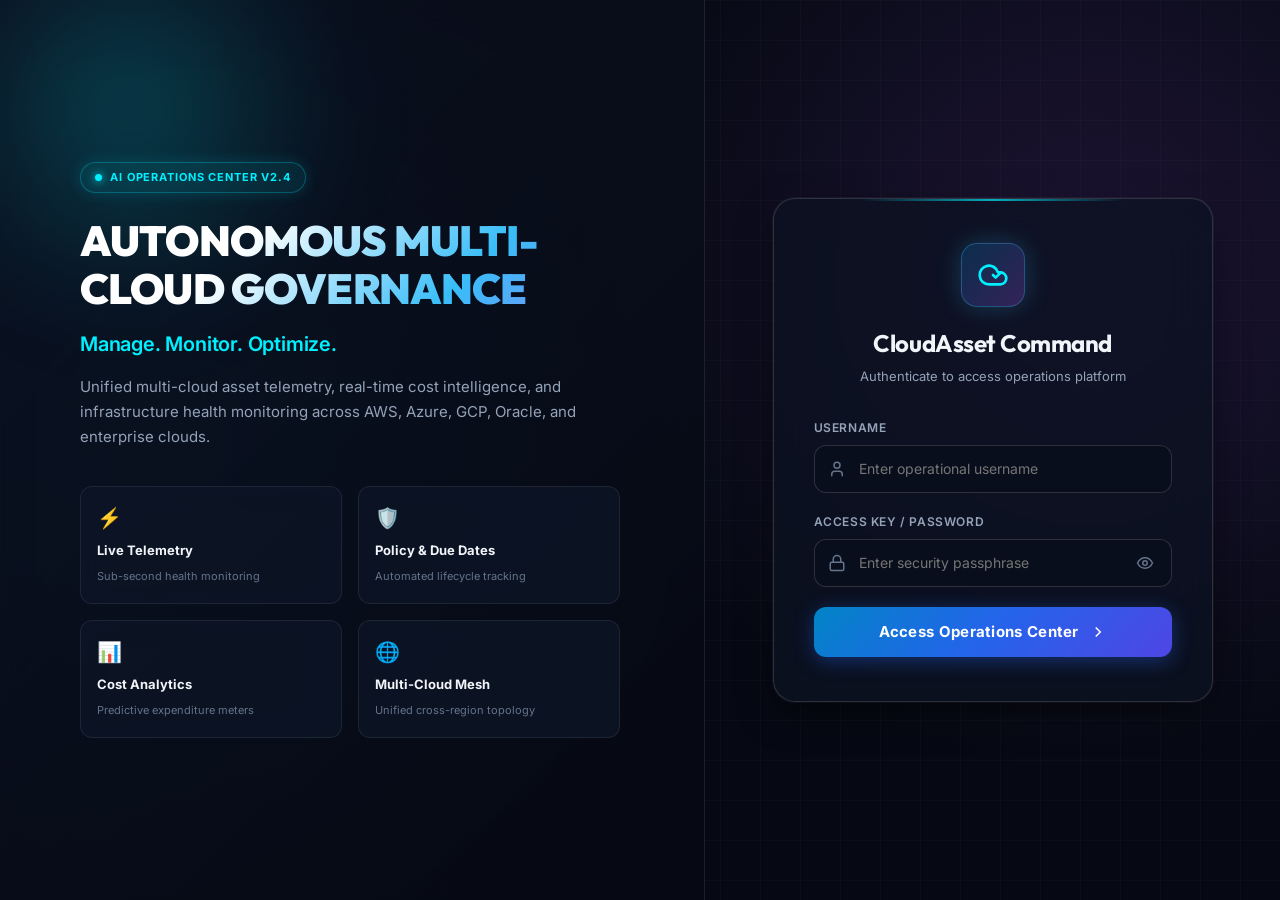
==== Frontend/index.html @ 6e3a05c4 "message" ====
<!DOCTYPE html>
<html lang="en">
<head>
    <meta charset="UTF-8">
    <meta name="viewport" content="width=device-width, initial-scale=1.0">
    <title>CloudAsset | AI-Powered Cloud Operations Center</title>
    <meta name="description" content="Next-Generation Enterprise Multi-Cloud Asset Telemetry, Governance, and Cost Operations Center.">
    <link rel="stylesheet" href="css/style.css">
</head>
<body class="dark-mode">

    <!-- ================= LOGIN SCREEN ================= -->
    <div class="login-screen" id="loginScreen">

        <!-- LEFT SIDE HERO VISUAL -->
        <div class="login-visual">
            <div class="visual-content">
                <div class="visual-badge">
                    <span class="pulse-beacon"></span>
                    <span>AI Operations Center v2.4</span>
                </div>

                <h1 class="visual-title">AUTONOMOUS MULTI-CLOUD GOVERNANCE</h1>

                <p class="visual-subtitle">
                    Manage. Monitor. Optimize.
                </p>

                <p class="visual-description">
                    Unified multi-cloud asset telemetry, real-time cost intelligence, and infrastructure health monitoring across AWS, Azure, GCP, Oracle, and enterprise clouds.
                </p>

                <!-- Futuristic Feature Highlights -->
                <div class="visual-features-grid">
                    <div class="visual-feat-card">
                        <span class="feat-icon">⚡</span>
                        <strong>Live Telemetry</strong>
                        <span>Sub-second health monitoring</span>
                    </div>
                    <div class="visual-feat-card">
                        <span class="feat-icon">🛡️</span>
                        <strong>Policy & Due Dates</strong>
                        <span>Automated lifecycle tracking</span>
                    </div>
                    <div class="visual-feat-card">
                        <span class="feat-icon">📊</span>
                        <strong>Cost Analytics</strong>
                        <span>Predictive expenditure meters</span>
                    </div>
                    <div class="visual-feat-card">
                        <span class="feat-icon">🌐</span>
                        <strong>Multi-Cloud Mesh</strong>
                        <span>Unified cross-region topology</span>
                    </div>
                </div>
            </div>
        </div>

        <!-- RIGHT SIDE LOGIN FORM -->
        <div class="login-panel">
            <div class="login-card">
                <div class="login-header">
                    <div class="login-logo">
                        <svg viewBox="0 0 24 24" fill="none" stroke="currentColor" stroke-width="2" stroke-linecap="round" stroke-linejoin="round">
                            <path d="M17.5 19H9a7 7 0 1 1 6.71-9h1.79a4.5 4.5 0 1 1 0 9Z"/>
                            <path d="m12 12 2 2 4-4"/>
                        </svg>
                    </div>
                    <h1>CloudAsset Command</h1>
                    <p class="login-subtitle">Authenticate to access operations platform</p>
                </div>

                <!-- LOGIN FORM -->
                <form id="loginForm">
                    <!-- USERNAME -->
                    <div class="login-field">
                        <label for="loginUsername">Username</label>
                        <div class="input-wrapper">
                            <span class="input-icon">
                                <svg viewBox="0 0 24 24" fill="none" stroke="currentColor" stroke-width="2" stroke-linecap="round" stroke-linejoin="round">
                                    <path d="M19 21v-2a4 4 0 0 0-4-4H9a4 4 0 0 0-4 4v2"/>
                                    <circle cx="12" cy="7" r="4"/>
                                </svg>
                            </span>
                            <input
                                type="text"
                                id="loginUsername"
                                placeholder="Enter operational username"
                                required
                                autocomplete="username"
                            >
                        </div>
                    </div>

                    <!-- PASSWORD -->
                    <div class="login-field">
                        <label for="loginPassword">Access Key / Password</label>
                        <div class="input-wrapper password-wrapper">
                            <span class="input-icon">
                                <svg viewBox="0 0 24 24" fill="none" stroke="currentColor" stroke-width="2" stroke-linecap="round" stroke-linejoin="round">
                                    <rect x="3" y="11" width="18" height="11" rx="2" ry="2"/>
                                    <path d="M7 11V7a5 5 0 0 1 10 0v4"/>
                                </svg>
                            </span>
                            <input
                                type="password"
                                id="loginPassword"
                                placeholder="Enter security passphrase"
                                required
                                autocomplete="current-password"
                            >
                            <button
                                type="button"
                                class="password-toggle"
                                id="passwordToggle"
                                aria-label="Toggle password visibility"
                            >
                                <svg id="eyeIcon" viewBox="0 0 24 24" fill="none" stroke="currentColor" stroke-width="2" stroke-linecap="round" stroke-linejoin="round">
                                    <path d="M2 12s3.5-7 10-7 10 7 10 7-3.5 7-10 7S2 12 2 12z"/>
                                    <circle cx="12" cy="12" r="3"/>
                                </svg>
                            </button>
                        </div>
                    </div>

                    <!-- LOGIN ERROR -->
                    <div id="loginError" class="login-error" style="display: none;"></div>

                    <!-- LOGIN BUTTON -->
                    <button type="submit" class="login-button">
                        <span>Access Operations Center</span>
                        <svg width="18" height="18" viewBox="0 0 24 24" fill="none" stroke="currentColor" stroke-width="2">
                            <polyline points="9 18 15 12 9 6"></polyline>
                        </svg>
                    </button>
                </form>
            </div>
        </div>
    </div>

    <!-- ================= MAIN APP LAYOUT ================= -->
    <div class="app-layout" id="appLayout">

        <!-- ================= SIDEBAR ================= -->
        <aside class="sidebar" id="sidebar">
            <div class="sidebar-brand">
                <div class="logo">CA</div>
                <div class="sidebar-brand-text">
                    <h2>CloudAsset</h2>
                    <span>Operations Center</span>
                </div>
            </div>

            <nav class="sidebar-nav">
                <button class="nav-item active" data-page="dashboard" type="button">
                    <span class="nav-icon">
                        <svg viewBox="0 0 24 24" fill="none" stroke="currentColor" stroke-width="2" stroke-linecap="round" stroke-linejoin="round">
                            <rect x="3" y="3" width="7" height="7"></rect>
                            <rect x="14" y="3" width="7" height="7"></rect>
                            <rect x="14" y="14" width="7" height="7"></rect>
                            <rect x="3" y="14" width="7" height="7"></rect>
                        </svg>
                    </span>
                    <span>Dashboard</span>
                </button>

                <button class="nav-item" data-page="assets" type="button">
                    <span class="nav-icon">
                        <svg viewBox="0 0 24 24" fill="none" stroke="currentColor" stroke-width="2" stroke-linecap="round" stroke-linejoin="round">
                            <ellipse cx="12" cy="5" rx="9" ry="3"></ellipse>
                            <path d="M21 12c0 1.66-4 3-9 3s-9-1.34-9-3"></path>
                            <path d="M3 5v14c0 1.66 4 3 9 3s9-1.34 9-3V5"></path>
                        </svg>
                    </span>
                    <span>Cloud Resources</span>
                </button>

                <button class="nav-item" data-page="costs" type="button">
                    <span class="nav-icon">
                        <svg viewBox="0 0 24 24" fill="none" stroke="currentColor" stroke-width="2" stroke-linecap="round" stroke-linejoin="round">
                            <line x1="12" y1="1" x2="12" y2="23"></line>
                            <path d="M17 5H9.5a3.5 3.5 0 0 0 0 7h5a3.5 3.5 0 0 1 0 7H6"></path>
                        </svg>
                    </span>
                    <span>Cost Overview</span>
                </button>

                <button class="nav-item" data-page="analytics" type="button">
                    <span class="nav-icon">
                        <svg viewBox="0 0 24 24" fill="none" stroke="currentColor" stroke-width="2" stroke-linecap="round" stroke-linejoin="round">
                            <line x1="18" y1="20" x2="18" y2="10"></line>
                            <line x1="12" y1="20" x2="12" y2="4"></line>
                            <line x1="6" y1="20" x2="6" y2="14"></line>
                        </svg>
                    </span>
                    <span>Analytics</span>
                </button>

                <button class="nav-item" data-page="settings" type="button">
                    <span class="nav-icon">
                        <svg viewBox="0 0 24 24" fill="none" stroke="currentColor" stroke-width="2" stroke-linecap="round" stroke-linejoin="round">
                            <circle cx="12" cy="12" r="3"></circle>
                            <path d="M19.4 15a1.65 1.65 0 0 0 .33 1.82l.06.06a2 2 0 0 1 0 2.83 2 2 0 0 1-2.83 0l-.06-.06a1.65 1.65 0 0 0-1.82-.33 1.65 1.65 0 0 0-1 1.51V21a2 2 0 0 1-2 2 2 2 0 0 1-2-2v-.09A1.65 1.65 0 0 0 9 19.4a1.65 1.65 0 0 0-1.82.33l-.06.06a2 2 0 0 1-2.83 0 2 2 0 0 1 0-2.83l.06-.06a1.65 1.65 0 0 0 .33-1.82 1.65 1.65 0 0 0-1.51-1H3a2 2 0 0 1-2-2 2 2 0 0 1 2-2h.09A1.65 1.65 0 0 0 4.6 9a1.65 1.65 0 0 0-.33-1.82l-.06-.06a2 2 0 0 1 0-2.83 2 2 0 0 1 2.83 0l.06.06a1.65 1.65 0 0 0 1.82.33H9a1.65 1.65 0 0 0 1-1.51V3a2 2 0 0 1 2-2 2 2 0 0 1 2 2v.09a1.65 1.65 0 0 0 1 1.51 1.65 1.65 0 0 0 1.82-.33l.06-.06a2 2 0 0 1 2.83 0 2 2 0 0 1 0 2.83l-.06.06a1.65 1.65 0 0 0-.33 1.82V9a1.65 1.65 0 0 0 1.51 1H21a2 2 0 0 1 2 2 2 2 0 0 1-2 2h-.09a1.65 1.65 0 0 0-1.51 1z"></path>
                        </svg>
                    </span>
                    <span>Settings</span>
                </button>
            </nav>

            <div class="sidebar-footer">
                <div class="system-status">
                    <span class="status-dot"></span>
                    <div>
                        <strong>System Online</strong>
                        <small>All telemetry streams operational</small>
                    </div>
                </div>
            </div>
        </aside>

        <!-- ================= MAIN CONTENT ================= -->
        <main class="main-content">

            <!-- ================= TOPBAR ================= -->
            <header class="topbar">
                <div class="topbar-left">
                    <button class="menu-toggle" id="menuToggle" type="button" aria-label="Toggle Navigation Menu">
                        <svg width="20" height="20" viewBox="0 0 24 24" fill="none" stroke="currentColor" stroke-width="2">
                            <line x1="3" y1="12" x2="21" y2="12"></line>
                            <line x1="3" y1="6" x2="21" y2="6"></line>
                            <line x1="3" y1="18" x2="21" y2="18"></line>
                        </svg>
                    </button>
                    <div class="topbar-title">
                        <h1 id="pageTitle">Dashboard</h1>
                        <p id="pageSubtitle">Overview of your cloud infrastructure</p>
                    </div>
                </div>

                <div class="topbar-actions">
                    <!-- THEME TOGGLE -->
                    <button class="theme-toggle" id="themeToggle" type="button" title="Toggle Theme">
                        ☀️
                    </button>

                    <!-- USER PROFILE -->
                    <div class="user-profile-wrapper">
                        <button type="button" class="user-profile" id="profileButton" aria-haspopup="true">
                            <div class="user-avatar" id="userAvatar">A</div>
                            <div class="user-info">
                                <strong id="profileUsername">User</strong>
                                <span id="profileRole">User</span>
                            </div>
                            <span class="profile-arrow">▾</span>
                        </button>

                        <!-- DROPDOWN -->
                        <div class="profile-dropdown" id="profileDropdown">
                            <div class="profile-dropdown-header">
                                <div class="dropdown-avatar" id="dropdownAvatar">A</div>
                                <div>
                                    <strong id="dropdownUsername">User</strong>
                                    <span id="dropdownRole">User</span>
                                </div>
                            </div>
                            <div class="profile-divider"></div>
                            <button type="button" class="logout-button" id="logoutButton">
                                <svg viewBox="0 0 24 24" fill="none" stroke="currentColor" stroke-width="2" stroke-linecap="round" stroke-linejoin="round">
                                    <path d="M9 21H5a2 2 0 0 1-2-2V5a2 2 0 0 1 2-2h4"/>
                                    <polyline points="16 17 21 12 16 7"/>
                                    <line x1="21" y1="12" x2="9" y2="12"/>
                                </svg>
                                <span>Logout Session</span>
                            </button>
                        </div>
                    </div>
                </div>
            </header>

            <!-- ================= DASHBOARD ================= -->
            <section class="page active-page" id="dashboard">
                <!-- WELCOME SECTION -->
                <div class="welcome-section">
                    <div>
                        <p class="eyebrow">CLOUD TELEMETRY & OPERATIONS</p>
                        <h2>Welcome to CloudAsset 👋</h2>
                        <p>
                            Unified multi-cloud infrastructure monitoring, resource lifecycle tracking, and real-time cost governance.
                        </p>
                    </div>
                    <button class="btn btn-primary" id="dashboardAddAssetBtn" type="button" data-admin-only="true">
                        <span>+ Add New Asset</span>
                    </button>
                </div>

                <!-- DASHBOARD STATISTICS -->
                <div class="dashboard-grid">
                    <!-- TOTAL ASSETS -->
                    <div class="dashboard-card">
                        <div class="dashboard-icon">
                            <svg viewBox="0 0 24 24" fill="none" stroke="currentColor" stroke-width="2" stroke-linecap="round" stroke-linejoin="round">
                                <rect x="2" y="2" width="20" height="8" rx="2" ry="2"></rect>
                                <rect x="2" y="14" width="20" height="8" rx="2" ry="2"></rect>
                                <line x1="6" y1="6" x2="6.01" y2="6"></line>
                                <line x1="6" y1="18" x2="6.01" y2="18"></line>
                            </svg>
                        </div>
                        <div>
                            <p>Total Assets</p>
                            <h3 id="dashTotalAssets">0</h3>
                            <small>Across all cloud providers</small>
                        </div>
                    </div>

                    <!-- ACTIVE ASSETS -->
                    <div class="dashboard-card">
                        <div class="dashboard-icon" style="color: var(--status-running); background: var(--status-running-bg); border-color: var(--status-running-border);">
                            <svg viewBox="0 0 24 24" fill="none" stroke="currentColor" stroke-width="2" stroke-linecap="round" stroke-linejoin="round">
                                <polyline points="22 12 18 12 15 21 9 3 6 12 2 12"></polyline>
                            </svg>
                        </div>
                        <div>
                            <p>Active Assets</p>
                            <h3 id="dashActiveAssets">0</h3>
                            <small>Currently operational</small>
                        </div>
                    </div>

                    <!-- MONTHLY COST -->
                    <div class="dashboard-card">
                        <div class="dashboard-icon" style="color: var(--cyan); background: var(--cyan-subtle); border-color: var(--cyan-glow);">
                            <svg viewBox="0 0 24 24" fill="none" stroke="currentColor" stroke-width="2" stroke-linecap="round" stroke-linejoin="round">
                                <line x1="12" y1="1" x2="12" y2="23"></line>
                                <path d="M17 5H9.5a3.5 3.5 0 0 0 0 7h5a3.5 3.5 0 0 1 0 7H6"></path>
                            </svg>
                        </div>
                        <div>
                            <p>Monthly Cost</p>
                            <h3 id="dashTotalCost">$0.00</h3>
                            <small>Estimated monthly expenditure</small>
                        </div>
                    </div>

                    <!-- CLOUD PROVIDERS -->
                    <div class="dashboard-card">
                        <div class="dashboard-icon" style="color: var(--accent-purple); background: rgba(168, 85, 247, 0.12); border-color: rgba(168, 85, 247, 0.35);">
                            <svg viewBox="0 0 24 24" fill="none" stroke="currentColor" stroke-width="2" stroke-linecap="round" stroke-linejoin="round">
                                <path d="M17.5 19H9a7 7 0 1 1 6.71-9h1.79a4.5 4.5 0 1 1 0 9Z"></path>
                            </svg>
                        </div>
                        <div>
                            <p>Cloud Providers</p>
                            <h3 id="dashProviders">0</h3>
                            <small>Providers actively connected</small>
                        </div>
                    </div>
                </div>

                <!-- DASHBOARD CONTENT GRID -->
                <div class="dashboard-content-grid">
                    <!-- RECENT ASSETS -->
                    <div class="panel recent-assets-panel">
                        <div class="panel-header">
                            <div>
                                <h3>Recent Assets</h3>
                                <p>Recently registered and managed cloud resources</p>
                            </div>
                            <button class="text-button" id="viewAllAssetsBtn" type="button">
                                View All Resources →
                            </button>
                        </div>
                        <div id="recentAssets">
                            <p class="empty-state">No assets available yet.</p>
                        </div>
                    </div>

                    <!-- INFRASTRUCTURE SUMMARY -->
                    <div class="panel infrastructure-panel">
                        <div class="panel-header">
                            <div>
                                <h3>Infrastructure Summary</h3>
                                <p>Resource status telemetry distribution</p>
                            </div>
                        </div>

                        <div class="summary-list">
                            <div class="summary-item">
                                <div class="summary-label">
                                    <span class="summary-dot running-dot"></span>
                                    <span>Running</span>
                                </div>
                                <strong id="runningCount">0</strong>
                            </div>

                            <div class="summary-item">
                                <div class="summary-label">
                                    <span class="summary-dot stopped-dot"></span>
                                    <span>Stopped</span>
                                </div>
                                <strong id="stoppedCount">0</strong>
                            </div>

                            <div class="summary-item">
                                <div class="summary-label">
                                    <span class="summary-dot inactive-dot"></span>
                                    <span>Inactive</span>
                                </div>
                                <strong id="inactiveCount">0</strong>
                            </div>

                            <div class="summary-item overdue-item">
                                <div class="summary-label">
                                    <span class="summary-dot overdue-dot"></span>
                                    <span>Overdue (Exceeded Due Date)</span>
                                </div>
                                <strong id="overdueCount">0</strong>
                            </div>

                            <div class="summary-item">
                                <div class="summary-label">
                                    <span class="summary-dot terminated-dot"></span>
                                    <span>Terminated</span>
                                </div>
                                <strong id="terminatedCount">0</strong>
                            </div>
                        </div>
                    </div>
                </div>

                <!-- ================= ADMIN AUTOMATION MONITORING ================= -->
                <div class="panel automation-panel" id="adminAutomationPanel" data-admin-only="true" style="margin-top: 24px;">
                    <div class="panel-header">
                        <div>
                            <h3>Automation Monitoring</h3>
                            <p>Background Overdue Telemetry Engine & Lifecycle Scanner</p>
                        </div>
                        <button class="btn btn-secondary" id="triggerAutomationBtn" type="button" style="padding: 6px 14px; font-size: 13px;">
                            <span>⚡ Run Check Now</span>
                        </button>
                    </div>

                    <div class="dashboard-grid" style="margin-bottom: 20px;">
                        <div class="dashboard-card" style="padding: 16px;">
                            <div class="dashboard-icon" style="color: var(--status-running); background: var(--status-running-bg); border-color: var(--status-running-border);">
                                <svg viewBox="0 0 24 24" fill="none" stroke="currentColor" stroke-width="2" stroke-linecap="round" stroke-linejoin="round">
                                    <circle cx="12" cy="12" r="10"></circle>
                                    <polyline points="12 6 12 12 14 14"></polyline>
                                </svg>
                            </div>
                            <div>
                                <p>Automation Engine</p>
                                <h3 id="autoStatus">Running</h3>
                                <small id="autoStatusDesc">Background worker active</small>
                            </div>
                        </div>

                        <div class="dashboard-card" style="padding: 16px;">
                            <div class="dashboard-icon" style="color: var(--cyan); background: var(--cyan-subtle); border-color: var(--cyan-glow);">
                                <svg viewBox="0 0 24 24" fill="none" stroke="currentColor" stroke-width="2" stroke-linecap="round" stroke-linejoin="round">
                                    <rect x="3" y="4" width="18" height="18" rx="2" ry="2"></rect>
                                    <line x1="16" y1="2" x2="16" y2="6"></line>
                                    <line x1="8" y1="2" x2="8" y2="6"></line>
                                    <line x1="3" y1="10" x2="21" y2="10"></line>
                                </svg>
                            </div>
                            <div>
                                <p>Last Check</p>
                                <h3 id="autoLastCheck" style="font-size: 1.05rem;">Just now</h3>
                                <small>Last execution timestamp</small>
                            </div>
                        </div>

                        <div class="dashboard-card" style="padding: 16px;">
                            <div class="dashboard-icon" style="color: var(--primary); background: var(--primary-light); border-color: var(--border-glow);">
                                <svg viewBox="0 0 24 24" fill="none" stroke="currentColor" stroke-width="2" stroke-linecap="round" stroke-linejoin="round">
                                    <path d="M22 11.08V12a10 10 0 1 1-5.93-9.14"></path>
                                    <polyline points="22 4 12 14.01 9 11.01"></polyline>
                                </svg>
                            </div>
                            <div>
                                <p>Assets Checked</p>
                                <h3 id="autoAssetsChecked">0</h3>
                                <small>Total inventory evaluated</small>
                            </div>
                        </div>

                        <div class="dashboard-card" style="padding: 16px;">
                            <div class="dashboard-icon" style="color: var(--status-overdue); background: var(--status-overdue-bg); border-color: var(--status-overdue-border);">
                                <svg viewBox="0 0 24 24" fill="none" stroke="currentColor" stroke-width="2" stroke-linecap="round" stroke-linejoin="round">
                                    <circle cx="12" cy="12" r="10"></circle>
                                    <line x1="12" y1="8" x2="12" y2="12"></line>
                                    <line x1="12" y1="16" x2="12.01" y2="16"></line>
                                </svg>
                            </div>
                            <div>
                                <p>Overdue Assets</p>
                                <h3 id="autoOverdueDetected">0</h3>
                                <small>Past lifecycle due date</small>
                            </div>
                        </div>
                    </div>

                    <!-- AUTOMATION HISTORY LOGS -->
                    <div class="automation-history-section" id="adminAutomationHistoryPanel" data-admin-only="true">
                        <div class="panel-header" style="padding: 12px 0; margin-bottom: 12px; border-bottom: 1px solid var(--border-subtle);">
                            <div>
                                <h4 style="font-size: 15px; font-weight: 600;">Automation Execution History</h4>
                                <p style="font-size: 13px; color: var(--text-muted);">Recent persistent audit log cycles</p>
                            </div>
                            <button class="text-button" id="refreshHistoryBtn" type="button">↻ Refresh Logs</button>
                        </div>
                        <div id="automationHistoryList" class="analytics-list">
                            <p class="empty-state">No execution history recorded yet.</p>
                        </div>
                    </div>
                </div>

            </section>

            <!-- ================= ASSETS PAGE ================= -->
            <section class="page" id="assets">
                <div class="page-intro">
                    <p class="eyebrow">CLOUD RESOURCE MANAGEMENT</p>
                    <h2>Asset Management Hub</h2>
                    <p>Register, monitor, filter and control your multi-cloud infrastructure assets.</p>
                </div>

                <!-- ADD ASSET SECTION -->
                <section class="add-asset-section" data-admin-only="true">
                    <div class="section-title">
                        <h2>Add New Cloud Asset</h2>
                        <p>Register a cloud resource into your infrastructure inventory.</p>
                    </div>

                    <form id="addAssetForm">
                        <div class="form-grid">
                            <!-- ASSET NAME -->
                            <div class="form-group">
                                <label for="assetName">Asset Name *</label>
                                <input
                                    type="text"
                                    id="assetName"
                                    name="assetName"
                                    placeholder="e.g. Production EC2 Cluster"
                                    required
                                >
                            </div>

                            <!-- PROVIDER -->
                            <div class="form-group">
                                <label for="provider">Cloud Provider</label>
                                <select id="provider" name="provider">
                                    <option value="AWS">AWS (Amazon Web Services)</option>
                                    <option value="Azure">Microsoft Azure</option>
                                    <option value="GCP">Google Cloud Platform</option>
                                    <option value="Oracle Cloud">Oracle Cloud</option>
                                    <option value="IBM Cloud">IBM Cloud</option>
                                    <option value="Alibaba Cloud">Alibaba Cloud</option>
                                </select>
                            </div>

                            <!-- SERVICE -->
                            <div class="form-group">
                                <label for="service">Cloud Service</label>
                                <select id="service" name="service">
                                    <option value="EC2">EC2 / Virtual Machine</option>
                                    <option value="S3">S3 / Object Storage</option>
                                    <option value="RDS">RDS / Managed Database</option>
                                    <option value="Lambda">Lambda / Serverless Function</option>
                                    <option value="ECS">ECS / Container Service</option>
                                    <option value="EKS">EKS / Managed Kubernetes</option>
                                    <option value="CloudFront">CloudFront / Global CDN</option>
                                    <option value="Route53">Route53 / DNS Routing</option>
                                    <option value="VPC">VPC / Isolated Network</option>
                                    <option value="Load Balancer">Application Load Balancer</option>
                                    <option value="CloudWatch">CloudWatch / Telemetry Engine</option>
                                </select>
                            </div>

                            <!-- REGION -->
                            <div class="form-group">
                                <label for="region">Deployment Region</label>
                                <select id="region" name="region">
                                    <option value="us-east-1">US East (N. Virginia)</option>
                                    <option value="us-east-2">US East (Ohio)</option>
                                    <option value="us-west-1">US West (N. California)</option>
                                    <option value="us-west-2">US West (Oregon)</option>
                                    <option value="ap-south-1">Asia Pacific (Mumbai)</option>
                                    <option value="ap-southeast-1">Asia Pacific (Singapore)</option>
                                    <option value="ap-northeast-1">Asia Pacific (Tokyo)</option>
                                    <option value="eu-west-1">Europe (Ireland)</option>
                                    <option value="eu-central-1">Europe (Frankfurt)</option>
                                </select>
                            </div>

                            <!-- STATUS -->
                            <div class="form-group">
                                <label for="status">Operational Status</label>
                                <select id="status" name="status">
                                    <option value="Running">Running</option>
                                    <option value="Stopped">Stopped</option>
                                    <option value="Active">Active</option>
                                    <option value="Inactive">Inactive</option>
                                    <option value="Pending">Pending</option>
                                    <option value="Terminated">Terminated</option>
                                </select>
                            </div>

                            <!-- OWNER -->
                            <div class="form-group">
                                <label for="owner">Resource Owner</label>
                                <select id="owner" name="owner">
                                    <option value="Anbarasan">Anbarasan</option>
                                    <option value="DevOps Team">DevOps Team</option>
                                    <option value="Infrastructure Team">Infrastructure Team</option>
                                    <option value="Development Team">Development Team</option>
                                    <option value="QA Team">QA Team</option>
                                    <option value="Production Team">Production Team</option>
                                </select>
                            </div>

                            <!-- COST -->
                            <div class="form-group cost-form-group">
                                <label for="cost">Monthly Cost (USD)</label>
                                <div class="cost-input-group">
                                    <input
                                        type="number"
                                        id="cost"
                                        name="cost"
                                        min="0"
                                        step="0.01"
                                        placeholder="150.00"
                                    >
                                    <button
                                        type="button"
                                        class="btn btn-estimate"
                                        onclick="estimateCost()"
                                    >
                                        ⚡ Auto Estimate
                                    </button>
                                </div>
                            </div>

                            <!-- DUE DATE -->
                            <div class="form-group">
                                <label for="dueDate">Lifecycle Due Date</label>
                                <input
                                    type="date"
                                    id="dueDate"
                                    name="due_date"
                                >
                            </div>
                        </div>

                        <button type="submit" class="btn btn-primary">
                            <span>+ Register Asset</span>
                        </button>
                    </form>
                </section>

                <!-- ALL ASSETS SECTION -->
                <section class="assets-section">
                    <div class="section-header">
                        <div>
                            <h2>All Cloud Assets</h2>
                            <p>Live inventory of your provisioned cloud infrastructure.</p>
                        </div>
                        <button id="refreshBtn" class="btn btn-secondary" type="button">
                            <span>↻ Refresh Data</span>
                        </button>
                    </div>

                    <!-- SEARCH AND FILTERS -->
                    <div class="search-filter-container">
                        <div class="search-box">
                            <input
                                type="text"
                                id="searchInput"
                                placeholder="Search assets by name or ID..."
                            >
                        </div>

                        <div class="filter-controls">
                            <select id="filterProvider">
                                <option value="">All Providers</option>
                                <option value="AWS">AWS</option>
                                <option value="Azure">Azure</option>
                                <option value="GCP">GCP</option>
                                <option value="Oracle Cloud">Oracle Cloud</option>
                                <option value="IBM Cloud">IBM Cloud</option>
                                <option value="Alibaba Cloud">Alibaba Cloud</option>
                            </select>

                            <select id="filterStatus">
                                <option value="">All Statuses</option>
                                <option value="Running">Running</option>
                                <option value="Stopped">Stopped</option>
                                <option value="Active">Active</option>
                                <option value="Inactive">Inactive</option>
                                <option value="Pending">Pending</option>
                                <option value="Terminated">Terminated</option>
                                <option value="Overdue">Overdue</option>
                            </select>

                            <select id="filterOwner">
                                <option value="">All Owners</option>
                                <option value="Anbarasan">Anbarasan</option>
                                <option value="DevOps Team">DevOps Team</option>
                                <option value="Infrastructure Team">Infrastructure Team</option>
                                <option value="Development Team">Development Team</option>
                                <option value="QA Team">QA Team</option>
                                <option value="Production Team">Production Team</option>
                            </select>

                            <button class="btn btn-secondary" type="button" id="clearFiltersBtn">
                                Clear Filters
                            </button>
                        </div>
                    </div>

                    <!-- MESSAGES -->
                    <div id="loadingMessage" class="loading">
                        Connecting to telemetry stream...
                    </div>
                    <div id="errorMessage" class="error" style="display:none;"></div>
                    <div id="successMessage" class="success" style="display:none;"></div>

                    <!-- ASSET CARDS CONTAINER -->
                    <div id="assetsContainer"></div>

                    <!-- PAGINATION -->
                    <div class="pagination-container" id="paginationContainer">
                        <button class="pagination-btn" id="prevPage" type="button">
                            ← Previous
                        </button>
                        <div id="pageNumbers" class="page-numbers"></div>
                        <button class="pagination-btn" id="nextPage" type="button">
                            Next →
                        </button>
                    </div>
                </section>
            </section>

            <!-- ================= COST OVERVIEW ================= -->
            <section class="page" id="costs">
                <div class="page-intro">
                    <p class="eyebrow">FINANCIAL TELEMETRY</p>
                    <h2>Cost & Expenditure Governance</h2>
                    <p>Real-time analytics and visibility into cloud infrastructure expenditures.</p>
                </div>

                <!-- COST SUMMARY CARDS -->
                <div class="cost-summary-grid">
                    <div class="cost-card featured">
                        <p>Total Monthly Cost</p>
                        <h2 id="costOverviewTotal">$0.00</h2>
                        <span>Across all provisioned cloud assets</span>
                    </div>

                    <div class="cost-card">
                        <p>Average Asset Cost</p>
                        <h2 id="averageCost">$0.00</h2>
                        <span>Mean expenditure per provisioned asset</span>
                    </div>

                    <div class="cost-card">
                        <p>Highest Cost Asset</p>
                        <h2 id="highestCost">$0.00</h2>
                        <span id="highestCostName">No assets</span>
                    </div>
                </div>

                <!-- COST BREAKDOWN GRID -->
                <div class="cost-content-grid">
                    <div class="panel">
                        <div class="panel-header">
                            <div>
                                <h3>Cost by Provider</h3>
                                <p>Expenditure distribution across cloud platforms</p>
                            </div>
                        </div>
                        <div id="costByProvider" class="cost-list">
                            No cost data available.
                        </div>
                    </div>

                    <div class="panel">
                        <div class="panel-header">
                            <div>
                                <h3>Cost by Service</h3>
                                <p>Services consuming the largest budget share</p>
                            </div>
                        </div>
                        <div id="costByService" class="cost-list">
                            No cost data available.
                        </div>
                    </div>
                </div>

                <!-- MOST EXPENSIVE ASSETS -->
                <div class="panel">
                    <div class="panel-header">
                        <div>
                            <h3>Top Expensive Cloud Assets</h3>
                            <p>Ranked assets with the highest estimated monthly spending</p>
                        </div>
                    </div>
                    <div id="expensiveAssets" class="analytics-list"></div>
                </div>
            </section>

            <!-- ================= ANALYTICS ================= -->
            <section class="page" id="analytics">
                <div class="page-intro">
                    <p class="eyebrow">INFRASTRUCTURE INSIGHTS</p>
                    <h2>Telemetry & Distribution Analytics</h2>
                    <p>Statistical distribution of your multi-cloud footprint across providers and health states.</p>
                </div>

                <div class="analytics-grid">
                    <div class="panel">
                        <div class="panel-header">
                            <div>
                                <h3>Assets by Provider</h3>
                                <p>Resource allocation by cloud vendor</p>
                            </div>
                        </div>
                        <div id="providerAnalytics" class="analytics-list">
                            No analytics data available.
                        </div>
                    </div>

                    <div class="panel">
                        <div class="panel-header">
                            <div>
                                <h3>Assets by Status</h3>
                                <p>Operational health state distribution</p>
                            </div>
                        </div>
                        <div id="statusAnalytics" class="analytics-list">
                            No analytics data available.
                        </div>
                    </div>

                    <div class="panel">
                        <div class="panel-header">
                            <div>
                                <h3>Assets by Service</h3>
                                <p>Service type distribution</p>
                            </div>
                        </div>
                        <div id="serviceAnalytics" class="analytics-list">
                            No analytics data available.
                        </div>
                    </div>
                </div>
            </section>

            <!-- ================= SETTINGS ================= -->
            <section class="page" id="settings">
                <div class="page-intro">
                    <p class="eyebrow">APPLICATION PREFERENCES</p>
                    <h2>System Settings</h2>
                    <p>Manage your CloudAsset operations preferences and display options.</p>
                </div>

                <div class="panel settings-panel">
                    <div class="setting-item">
                        <div>
                            <h3>Theme Appearance</h3>
                            <p>Toggle between Dark Cyber Mode and High-Contrast Light Mode.</p>
                        </div>
                        <button class="btn btn-secondary" id="settingsThemeToggle" type="button">
                            Toggle Theme
                        </button>
                    </div>

                    <div class="setting-item">
                        <div>
                            <h3>Telemetry Engine</h3>
                            <p>CloudAsset Autonomous Operations Core v2.4 • Connected to Active Backend</p>
                        </div>
                        <span class="badge-online">● Online & Syncing</span>
                    </div>
                </div>
            </section>
        </main>
    </div>

    <!-- ================= EDIT ASSET MODAL ================= -->
    <div id="editModal" class="modal">
        <div class="modal-content">
            <button class="close" type="button" aria-label="Close modal">×</button>
            <h2>Edit Cloud Asset</h2>

            <form id="editAssetForm">
                <input type="hidden" id="editAssetId">

                <div class="form-group" style="margin-bottom: 16px;">
                    <label for="editAssetName">Asset Name *</label>
                    <input
                        type="text"
                        id="editAssetName"
                        name="assetName"
                        required
                    >
                </div>

                <div class="form-grid">
                    <div class="form-group">
                        <label for="editProvider">Provider</label>
                        <select id="editProvider" name="provider">
                            <option value="AWS">AWS</option>
                            <option value="Azure">Azure</option>
                            <option value="GCP">GCP</option>
                            <option value="Oracle Cloud">Oracle Cloud</option>
                            <option value="IBM Cloud">IBM Cloud</option>
                            <option value="Alibaba Cloud">Alibaba Cloud</option>
                        </select>
                    </div>

                    <div class="form-group">
                        <label for="editService">Service</label>
                        <select id="editService" name="service">
                            <option value="EC2">EC2</option>
                            <option value="S3">S3</option>
                            <option value="RDS">RDS</option>
                            <option value="Lambda">Lambda</option>
                            <option value="ECS">ECS</option>
                            <option value="EKS">EKS</option>
                            <option value="CloudFront">CloudFront</option>
                            <option value="Route53">Route53</option>
                            <option value="VPC">VPC</option>
                            <option value="Load Balancer">Load Balancer</option>
                            <option value="CloudWatch">CloudWatch</option>
                        </select>
                    </div>

                    <div class="form-group">
                        <label for="editRegion">Region</label>
                        <select id="editRegion" name="region">
                            <option value="us-east-1">US East (N. Virginia)</option>
                            <option value="us-east-2">US East (Ohio)</option>
                            <option value="us-west-1">US West (N. California)</option>
                            <option value="us-west-2">US West (Oregon)</option>
                            <option value="ap-south-1">Asia Pacific (Mumbai)</option>
                            <option value="ap-southeast-1">Asia Pacific (Singapore)</option>
                            <option value="ap-northeast-1">Asia Pacific (Tokyo)</option>
                            <option value="eu-west-1">Europe (Ireland)</option>
                            <option value="eu-central-1">Europe (Frankfurt)</option>
                        </select>
                    </div>

                    <div class="form-group">
                        <label for="editStatus">Status</label>
                        <select id="editStatus" name="status">
                            <option value="Running">Running</option>
                            <option value="Stopped">Stopped</option>
                            <option value="Active">Active</option>
                            <option value="Inactive">Inactive</option>
                            <option value="Pending">Pending</option>
                            <option value="Terminated">Terminated</option>
                        </select>
                    </div>

                    <div class="form-group">
                        <label for="editOwner">Owner</label>
                        <select id="editOwner" name="owner">
                            <option value="Anbarasan">Anbarasan</option>
                            <option value="DevOps Team">DevOps Team</option>
                            <option value="Infrastructure Team">Infrastructure Team</option>
                            <option value="Development Team">Development Team</option>
                            <option value="QA Team">QA Team</option>
                            <option value="Production Team">Production Team</option>
                        </select>
                    </div>

                    <div class="form-group cost-form-group">
                        <label for="editCost">Monthly Cost (USD)</label>
                        <div class="cost-input-group">
                            <input
                                type="number"
                                id="editCost"
                                name="cost"
                                min="0"
                                step="0.01"
                            >
                            <button
                                type="button"
                                class="btn btn-estimate"
                                onclick="estimateEditCost()"
                            >
                                ⚡ Estimate
                            </button>
                        </div>
                    </div>
                </div>

                <!-- DUE DATE -->
                <div class="form-group" style="margin-bottom: 20px;">
                    <label for="editDueDate">Due Date</label>
                    <input
                        type="date"
                        id="editDueDate"
                        name="due_date"
                    >
                </div>

                <div class="modal-actions">
                    <button type="submit" class="btn btn-primary">
                        Update Asset
                    </button>
                    <button type="button" class="btn btn-secondary" id="cancelEdit">
                        Cancel
                    </button>
                </div>
            </form>
        </div>
    </div>

    <!-- JAVASCRIPT -->
    <script src="js/app.js"></script>
</body>
</html>
---- Frontend/css/style.css ----
/* ==========================================================================
   CLOUDASSET — AI-POWERED CLOUD OPERATIONS CENTER
   Futuristic Enterprise Design System
   ========================================================================== */

@import url('https://fonts.googleapis.com/css2?family=Inter:wght@300;400;500;600;700;800&family=Outfit:wght@400;500;600;700;800;900&family=JetBrains+Mono:wght@400;500;600;700&display=swap');

/* ==========================================================================
   DESIGN TOKENS (DARK MODE DEFAULT)
   ========================================================================== */
:root {
    /* Color Palette - Deep Obsidian & Cyber Slate */
    --bg-base: #060913;
    --bg-surface: #0c1222;
    --bg-surface-elevated: #111a30;
    --bg-surface-glass: rgba(12, 18, 34, 0.78);
    --bg-surface-hover: #172340;
    --bg-input: #090e1c;
    --bg-card: rgba(15, 23, 42, 0.75);

    /* Cyber Telemetry Accents */
    --cyan: #00f0ff;
    --cyan-glow: rgba(0, 240, 255, 0.25);
    --cyan-subtle: rgba(0, 240, 255, 0.08);
    
    --primary: #38bdf8;
    --primary-gradient: linear-gradient(135deg, #0284c7 0%, #2563eb 50%, #4f46e5 100%);
    --primary-glow: rgba(56, 189, 248, 0.35);
    --primary-hover: #0ea5e9;
    --primary-light: rgba(56, 189, 248, 0.12);

    --accent-purple: #a855f7;
    --accent-purple-glow: rgba(168, 85, 247, 0.3);

    /* Status Colors */
    --status-running: #10b981;
    --status-running-bg: rgba(16, 185, 129, 0.12);
    --status-running-border: rgba(16, 185, 129, 0.35);
    --status-running-glow: rgba(16, 185, 129, 0.4);

    --status-stopped: #f59e0b;
    --status-stopped-bg: rgba(245, 158, 11, 0.12);
    --status-stopped-border: rgba(245, 158, 11, 0.35);
    --status-stopped-glow: rgba(245, 158, 11, 0.4);

    --status-inactive: #64748b;
    --status-inactive-bg: rgba(100, 116, 139, 0.14);
    --status-inactive-border: rgba(100, 116, 139, 0.3);
    --status-inactive-glow: rgba(100, 116, 139, 0.2);

    --status-overdue: #ef4444;
    --status-overdue-bg: rgba(239, 68, 68, 0.14);
    --status-overdue-border: rgba(239, 68, 68, 0.4);
    --status-overdue-glow: rgba(239, 68, 68, 0.45);

    --status-terminated: #475569;
    --status-terminated-bg: rgba(71, 85, 105, 0.14);
    --status-terminated-border: rgba(71, 85, 105, 0.3);

    --status-pending: #8b5cf6;
    --status-pending-bg: rgba(139, 92, 246, 0.12);
    --status-pending-border: rgba(139, 92, 246, 0.35);

    /* Typography Colors */
    --text-primary: #f1f5f9;
    --text-secondary: #94a3b8;
    --text-muted: #64748b;
    --text-accent: #38bdf8;

    /* Borders & Outlines */
    --border-subtle: rgba(255, 255, 255, 0.08);
    --border-medium: rgba(255, 255, 255, 0.14);
    --border-glow: rgba(56, 189, 248, 0.3);
    --border-glass: rgba(255, 255, 255, 0.09);

    /* Shadows & Glows */
    --shadow-subtle: 0 4px 20px rgba(0, 0, 0, 0.35);
    --shadow-glass: 0 12px 40px -8px rgba(0, 0, 0, 0.6);
    --shadow-glow-cyan: 0 0 25px rgba(0, 240, 255, 0.18);
    --shadow-glow-blue: 0 0 30px rgba(37, 99, 235, 0.25);
    --shadow-card-hover: 0 16px 45px -10px rgba(0, 240, 255, 0.12), 0 0 0 1px rgba(0, 240, 255, 0.25);

    /* Geometry */
    --radius-sm: 8px;
    --radius-md: 12px;
    --radius-lg: 16px;
    --radius-xl: 22px;
    --radius-pill: 9999px;
    --sidebar-width: 270px;
    --sidebar-collapsed-width: 80px;

    /* Transitions */
    --transition-fast: 0.15s cubic-bezier(0.4, 0, 0.2, 1);
    --transition-smooth: 0.25s cubic-bezier(0.4, 0, 0.2, 1);
    --transition-bounce: 0.35s cubic-bezier(0.34, 1.56, 0.64, 1);
}

/* ==========================================================================
   LIGHT MODE OVERRIDES
   ========================================================================== */
body:not(.dark-mode) {
    --bg-base: #f0f4f8;
    --bg-surface: #ffffff;
    --bg-surface-elevated: #f8fafc;
    --bg-surface-glass: rgba(255, 255, 255, 0.88);
    --bg-surface-hover: #f1f5f9;
    --bg-input: #ffffff;
    --bg-card: rgba(255, 255, 255, 0.9);

    --text-primary: #0f172a;
    --text-secondary: #475569;
    --text-muted: #94a3b8;
    --text-accent: #0284c7;

    --border-subtle: rgba(15, 23, 42, 0.08);
    --border-medium: rgba(15, 23, 42, 0.14);
    --border-glow: rgba(2, 132, 199, 0.3);
    --border-glass: rgba(15, 23, 42, 0.09);

    --shadow-subtle: 0 4px 18px rgba(15, 23, 42, 0.06);
    --shadow-glass: 0 12px 35px -8px rgba(15, 23, 42, 0.1);
    --shadow-card-hover: 0 16px 35px -10px rgba(2, 132, 199, 0.15), 0 0 0 1px rgba(2, 132, 199, 0.3);
}

/* ==========================================================================
   RESET & GLOBAL STYLES
   ========================================================================== */
*, *::before, *::after {
    box-sizing: border-box;
    margin: 0;
    padding: 0;
}

html {
    scroll-behavior: smooth;
    font-size: 15px;
    height: 100%;
}

body {
    min-height: 100vh;
    font-family: 'Inter', -apple-system, BlinkMacSystemFont, 'Segoe UI', Roboto, sans-serif;
    background-color: var(--bg-base);
    color: var(--text-primary);
    line-height: 1.5;
    -webkit-font-smoothing: antialiased;
    -moz-osx-font-smoothing: grayscale;
    overflow-x: hidden;
    position: relative;
    background-image: 
        radial-gradient(ellipse 80% 50% at 50% -20%, rgba(2, 132, 199, 0.15), transparent 70%),
        radial-gradient(ellipse 60% 40% at 100% 100%, rgba(168, 85, 247, 0.08), transparent 70%);
    background-attachment: fixed;
}

/* Monospace fonts for data / IDs / cost */
.font-mono,
.asset-id,
.cost-value,
.stat-number,
.badge-code {
    font-family: 'JetBrains Mono', monospace;
    font-feature-settings: 'zero' 1, 'tnum' 1;
}

/* Heading Typography */
h1, h2, h3, h4, .brand-title {
    font-family: 'Outfit', 'Inter', sans-serif;
    letter-spacing: -0.02em;
    font-weight: 700;
    color: var(--text-primary);
}

a {
    color: var(--primary);
    text-decoration: none;
    transition: color var(--transition-fast);
}

button, input, select, textarea {
    font-family: inherit;
    font-size: inherit;
}

/* Custom Scrollbars */
::-webkit-scrollbar {
    width: 6px;
    height: 6px;
}

::-webkit-scrollbar-track {
    background: transparent;
}

::-webkit-scrollbar-thumb {
    background: rgba(148, 163, 184, 0.25);
    border-radius: var(--radius-pill);
}

::-webkit-scrollbar-thumb:hover {
    background: rgba(148, 163, 184, 0.45);
}

/* ==========================================================================
   LOGIN SCREEN (FUTURISTIC COMMAND GATEWAY)
   ========================================================================== */
.login-screen {
    position: fixed;
    inset: 0;
    z-index: 99999;
    display: flex;
    min-height: 100vh;
    background-color: var(--bg-base);
    background-image: 
        radial-gradient(circle at 15% 50%, rgba(2, 132, 199, 0.18) 0%, transparent 45%),
        radial-gradient(circle at 85% 30%, rgba(168, 85, 247, 0.14) 0%, transparent 40%),
        linear-gradient(rgba(255, 255, 255, 0.02) 1px, transparent 1px),
        linear-gradient(90deg, rgba(255, 255, 255, 0.02) 1px, transparent 1px);
    background-size: 100% 100%, 100% 100%, 40px 40px, 40px 40px;
    background-attachment: fixed;
}

/* Left Hero Visual */
.login-visual {
    flex: 1.1;
    display: flex;
    flex-direction: column;
    justify-content: center;
    padding: 60px 80px;
    position: relative;
    overflow: hidden;
    border-right: 1px solid var(--border-subtle);
    background: linear-gradient(135deg, rgba(12, 18, 34, 0.75) 0%, rgba(6, 9, 19, 0.95) 100%);
    backdrop-filter: blur(20px);
}

.login-visual::before {
    content: '';
    position: absolute;
    top: -10%;
    left: -10%;
    width: 400px;
    height: 400px;
    background: radial-gradient(circle, var(--cyan-glow) 0%, transparent 70%);
    filter: blur(60px);
    pointer-events: none;
}

.visual-content {
    position: relative;
    z-index: 2;
    max-width: 540px;
}

.visual-badge {
    display: inline-flex;
    align-items: center;
    gap: 8px;
    padding: 6px 14px;
    background: var(--cyan-subtle);
    border: 1px solid var(--cyan-glow);
    border-radius: var(--radius-pill);
    color: var(--cyan);
    font-size: 11px;
    font-weight: 700;
    letter-spacing: 0.08em;
    text-transform: uppercase;
    margin-bottom: 24px;
    box-shadow: 0 0 15px rgba(0, 240, 255, 0.15);
}

.visual-badge .pulse-beacon {
    width: 7px;
    height: 7px;
    background: var(--cyan);
    border-radius: 50%;
    box-shadow: 0 0 8px var(--cyan);
    animation: beaconPulse 2s infinite ease-in-out;
}

.visual-title {
    font-size: 42px;
    line-height: 1.15;
    font-weight: 900;
    margin-bottom: 16px;
    background: linear-gradient(135deg, #ffffff 30%, #38bdf8 70%, #818cf8 100%);
    -webkit-background-clip: text;
    -webkit-text-fill-color: transparent;
}

.visual-subtitle {
    font-size: 20px;
    font-weight: 600;
    color: var(--cyan);
    margin-bottom: 16px;
    letter-spacing: -0.01em;
}

.visual-description {
    font-size: 15px;
    color: var(--text-secondary);
    line-height: 1.65;
    margin-bottom: 36px;
}

/* Futuristic Telemetry Preview Cards on Visual */
.visual-features-grid {
    display: grid;
    grid-template-columns: repeat(2, 1fr);
    gap: 16px;
    margin-top: 10px;
}

.visual-feat-card {
    padding: 16px;
    background: rgba(15, 23, 42, 0.65);
    border: 1px solid var(--border-subtle);
    border-radius: var(--radius-md);
    backdrop-filter: blur(10px);
    transition: transform var(--transition-smooth), border-color var(--transition-smooth);
}

.visual-feat-card:hover {
    transform: translateY(-3px);
    border-color: var(--border-glow);
}

.visual-feat-card .feat-icon {
    font-size: 20px;
    margin-bottom: 8px;
    display: block;
}

.visual-feat-card strong {
    display: block;
    font-size: 13px;
    color: var(--text-primary);
    margin-bottom: 4px;
}

.visual-feat-card span {
    font-size: 11px;
    color: var(--text-muted);
}

/* Right Login Panel */
.login-panel {
    flex: 1;
    display: flex;
    align-items: center;
    justify-content: center;
    padding: 40px;
    position: relative;
}

.login-card {
    width: 100%;
    max-width: 440px;
    padding: 44px 40px;
    background: var(--bg-surface-glass);
    border: 1px solid var(--border-medium);
    border-radius: var(--radius-xl);
    backdrop-filter: blur(24px);
    box-shadow: var(--shadow-glass), 0 0 0 1px rgba(255, 255, 255, 0.05);
    position: relative;
    animation: cardSlideUp 0.4s ease-out;
}

.login-card::before {
    content: '';
    position: absolute;
    top: 0;
    left: 20%;
    right: 20%;
    height: 2px;
    background: linear-gradient(90deg, transparent, var(--cyan), transparent);
    opacity: 0.7;
}

.login-header {
    text-align: center;
    margin-bottom: 32px;
}

.login-logo {
    width: 64px;
    height: 64px;
    margin: 0 auto 18px;
    display: flex;
    align-items: center;
    justify-content: center;
    background: linear-gradient(135deg, rgba(2, 132, 199, 0.25) 0%, rgba(168, 85, 247, 0.25) 100%);
    border: 1px solid var(--border-glow);
    border-radius: var(--radius-lg);
    box-shadow: 0 0 25px rgba(56, 189, 248, 0.25);
    color: var(--cyan);
}

.login-logo svg {
    width: 32px;
    height: 32px;
    stroke: var(--cyan);
}

.login-card h1 {
    font-size: 24px;
    margin-bottom: 6px;
}

.login-subtitle {
    font-size: 13px;
    color: var(--text-secondary);
}

/* Login Form Elements */
.login-field {
    margin-bottom: 20px;
}

.login-field label {
    display: block;
    font-size: 12px;
    font-weight: 600;
    color: var(--text-secondary);
    margin-bottom: 8px;
    text-transform: uppercase;
    letter-spacing: 0.05em;
}

.input-wrapper {
    position: relative;
    display: flex;
    align-items: center;
}

.input-icon {
    position: absolute;
    left: 14px;
    color: var(--text-muted);
    display: flex;
    align-items: center;
    justify-content: center;
    pointer-events: none;
    transition: color var(--transition-fast);
}

.input-icon svg {
    width: 18px;
    height: 18px;
}

.input-wrapper input {
    width: 100%;
    height: 48px;
    padding: 0 16px 0 44px;
    background: var(--bg-input);
    border: 1px solid var(--border-medium);
    border-radius: var(--radius-md);
    color: var(--text-primary);
    font-size: 14px;
    outline: none;
    transition: all var(--transition-fast);
}

.input-wrapper input:focus {
    border-color: var(--primary);
    box-shadow: 0 0 0 3px rgba(56, 189, 248, 0.18), 0 0 12px rgba(56, 189, 248, 0.2);
    background: var(--bg-surface);
}

.input-wrapper input:focus + .input-icon,
.input-wrapper:focus-within .input-icon {
    color: var(--primary);
}

.password-wrapper input {
    padding-right: 44px;
}

.password-toggle {
    position: absolute;
    right: 12px;
    background: transparent;
    border: none;
    color: var(--text-muted);
    cursor: pointer;
    padding: 6px;
    display: flex;
    align-items: center;
    justify-content: center;
    border-radius: var(--radius-sm);
    transition: color var(--transition-fast);
}

.password-toggle:hover {
    color: var(--text-primary);
}

.password-toggle svg {
    width: 18px;
    height: 18px;
}

.login-error {
    padding: 12px 16px;
    background: var(--status-overdue-bg);
    border: 1px solid var(--status-overdue-border);
    border-radius: var(--radius-md);
    color: #fca5a5;
    font-size: 13px;
    margin-bottom: 20px;
    display: flex;
    align-items: center;
    gap: 10px;
    animation: shake 0.35s ease;
}

.login-button {
    width: 100%;
    height: 50px;
    background: var(--primary-gradient);
    border: none;
    border-radius: var(--radius-md);
    color: #ffffff;
    font-size: 15px;
    font-weight: 700;
    letter-spacing: 0.02em;
    cursor: pointer;
    display: flex;
    align-items: center;
    justify-content: center;
    gap: 10px;
    box-shadow: 0 4px 20px rgba(37, 99, 235, 0.4);
    transition: all var(--transition-smooth);
    position: relative;
    overflow: hidden;
}

.login-button::before {
    content: '';
    position: absolute;
    top: 0;
    left: -100%;
    width: 100%;
    height: 100%;
    background: linear-gradient(90deg, transparent, rgba(255, 255, 255, 0.2), transparent);
    transition: left 0.6s ease;
}

.login-button:hover {
    transform: translateY(-2px);
    box-shadow: 0 6px 26px rgba(37, 99, 235, 0.6);
}

.login-button:hover::before {
    left: 100%;
}

.login-button:active {
    transform: translateY(0);
}

/* ==========================================================================
   APP LAYOUT & WORKSPACE
   ========================================================================== */
.app-layout {
    display: flex;
    min-height: 100vh;
    background-color: var(--bg-base);
    position: relative;
}

/* ==========================================================================
   SIDEBAR NAVIGATION
   ========================================================================== */
.sidebar {
    width: var(--sidebar-width);
    min-height: 100vh;
    background: var(--bg-surface-glass);
    border-right: 1px solid var(--border-subtle);
    backdrop-filter: blur(20px);
    position: fixed;
    left: 0;
    top: 0;
    bottom: 0;
    display: flex;
    flex-direction: column;
    padding: 24px 16px;
    z-index: 1000;
    transition: width var(--transition-smooth), transform var(--transition-smooth);
}

.sidebar-brand {
    display: flex;
    align-items: center;
    gap: 14px;
    padding: 4px 8px 28px;
    border-bottom: 1px solid var(--border-subtle);
    margin-bottom: 20px;
}

.sidebar-brand .logo {
    width: 44px;
    height: 44px;
    border-radius: var(--radius-md);
    background: var(--primary-gradient);
    color: #ffffff;
    display: flex;
    align-items: center;
    justify-content: center;
    font-weight: 900;
    font-size: 16px;
    letter-spacing: 0.05em;
    box-shadow: 0 0 20px rgba(56, 189, 248, 0.35);
    flex-shrink: 0;
    position: relative;
}

.sidebar-brand .logo::after {
    content: '';
    position: absolute;
    inset: -2px;
    border-radius: inherit;
    border: 1px solid var(--cyan);
    opacity: 0.6;
}

.sidebar-brand-text h2 {
    font-size: 18px;
    font-weight: 800;
    line-height: 1.2;
    background: linear-gradient(135deg, #ffffff 40%, var(--cyan) 100%);
    -webkit-background-clip: text;
    -webkit-text-fill-color: transparent;
}

.sidebar-brand-text span {
    font-size: 11px;
    color: var(--text-muted);
    font-weight: 600;
    letter-spacing: 0.04em;
    text-transform: uppercase;
}

/* Sidebar Navigation Items */
.sidebar-nav {
    display: flex;
    flex-direction: column;
    gap: 6px;
    flex: 1;
}

.nav-item {
    width: 100%;
    border: 1px solid transparent;
    background: transparent;
    color: var(--text-secondary);
    padding: 12px 14px;
    border-radius: var(--radius-md);
    display: flex;
    align-items: center;
    gap: 14px;
    font-size: 14px;
    font-weight: 600;
    cursor: pointer;
    transition: all var(--transition-fast);
    text-align: left;
    position: relative;
}

.nav-item:hover {
    background: var(--bg-surface-hover);
    color: var(--text-primary);
    border-color: var(--border-subtle);
}

.nav-item.active {
    background: linear-gradient(90deg, rgba(2, 132, 199, 0.22) 0%, rgba(56, 189, 248, 0.08) 100%);
    color: var(--cyan);
    border-color: rgba(0, 240, 255, 0.3);
    box-shadow: 0 0 20px rgba(0, 240, 255, 0.12);
}

.nav-item.active::before {
    content: '';
    position: absolute;
    left: -16px;
    top: 8px;
    bottom: 8px;
    width: 4px;
    border-radius: 0 var(--radius-pill) var(--radius-pill) 0;
    background: var(--cyan);
    box-shadow: 0 0 10px var(--cyan);
}

.nav-icon {
    display: flex;
    align-items: center;
    justify-content: center;
    width: 22px;
    height: 22px;
    font-size: 16px;
    color: inherit;
    flex-shrink: 0;
}

.nav-icon svg {
    width: 20px;
    height: 20px;
    stroke-width: 2;
}

/* Sidebar Footer / System Status */
.sidebar-footer {
    margin-top: auto;
    padding-top: 16px;
    border-top: 1px solid var(--border-subtle);
}

.system-status {
    display: flex;
    align-items: center;
    gap: 12px;
    padding: 12px 14px;
    background: rgba(16, 185, 129, 0.06);
    border: 1px solid var(--status-running-border);
    border-radius: var(--radius-md);
}

.status-dot {
    width: 9px;
    height: 9px;
    border-radius: 50%;
    background: var(--status-running);
    box-shadow: 0 0 10px var(--status-running);
    position: relative;
    flex-shrink: 0;
}

.status-dot::after {
    content: '';
    position: absolute;
    inset: -3px;
    border-radius: 50%;
    border: 1px solid var(--status-running);
    animation: beaconPulse 2.5s infinite;
}

.system-status strong {
    display: block;
    font-size: 12px;
    color: var(--text-primary);
}

.system-status small {
    display: block;
    font-size: 10px;
    color: var(--text-muted);
    margin-top: 2px;
}

/* ==========================================================================
   MAIN CONTENT AREA
   ========================================================================== */
.main-content {
    margin-left: var(--sidebar-width);
    width: calc(100% - var(--sidebar-width));
    min-height: 100vh;
    display: flex;
    flex-direction: column;
    transition: margin-left var(--transition-smooth), width var(--transition-smooth);
}

/* ==========================================================================
   TOPBAR
   ========================================================================== */
.topbar {
    height: 80px;
    padding: 0 36px;
    display: flex;
    align-items: center;
    justify-content: space-between;
    background: var(--bg-surface-glass);
    border-bottom: 1px solid var(--border-subtle);
    backdrop-filter: blur(16px);
    position: sticky;
    top: 0;
    z-index: 900;
}

.topbar-left {
    display: flex;
    align-items: center;
    gap: 16px;
}

.menu-toggle {
    display: none;
    width: 40px;
    height: 40px;
    border-radius: var(--radius-md);
    background: var(--bg-surface);
    border: 1px solid var(--border-medium);
    color: var(--text-primary);
    cursor: pointer;
    align-items: center;
    justify-content: center;
    font-size: 18px;
    transition: all var(--transition-fast);
}

.menu-toggle:hover {
    border-color: var(--primary);
    color: var(--primary);
}

.topbar-title h1 {
    font-size: 22px;
    margin: 0;
    line-height: 1.2;
}

.topbar-title p {
    font-size: 12px;
    color: var(--text-muted);
    margin: 3px 0 0;
}

/* Topbar Actions */
.topbar-actions {
    display: flex;
    align-items: center;
    gap: 16px;
}

.theme-toggle {
    width: 42px;
    height: 42px;
    display: flex;
    align-items: center;
    justify-content: center;
    border: 1px solid var(--border-medium);
    border-radius: var(--radius-md);
    background: var(--bg-surface);
    color: var(--text-secondary);
    font-size: 18px;
    cursor: pointer;
    transition: all var(--transition-fast);
}

.theme-toggle:hover {
    background: var(--bg-surface-hover);
    border-color: var(--border-glow);
    color: var(--cyan);
    transform: translateY(-2px);
    box-shadow: 0 4px 12px rgba(0, 0, 0, 0.2);
}

/* User Profile Trigger */
.user-profile-wrapper {
    position: relative;
}

.user-profile {
    display: flex;
    align-items: center;
    gap: 12px;
    padding: 6px 12px 6px 6px;
    border: 1px solid var(--border-subtle);
    border-radius: var(--radius-pill);
    background: var(--bg-surface);
    color: var(--text-primary);
    cursor: pointer;
    transition: all var(--transition-fast);
}

.user-profile:hover,
.user-profile.active {
    border-color: var(--border-glow);
    background: var(--bg-surface-hover);
    box-shadow: 0 0 15px rgba(56, 189, 248, 0.15);
}

.user-avatar, .dropdown-avatar {
    width: 36px;
    height: 36px;
    border-radius: 50%;
    background: var(--primary-gradient);
    color: #ffffff;
    display: flex;
    align-items: center;
    justify-content: center;
    font-size: 14px;
    font-weight: 700;
    box-shadow: 0 0 10px rgba(56, 189, 248, 0.4);
    flex-shrink: 0;
}

.user-info {
    display: flex;
    flex-direction: column;
    text-align: left;
    line-height: 1.25;
}

.user-info strong {
    font-size: 13px;
    color: var(--text-primary);
}

.user-info span {
    font-size: 11px;
    color: var(--cyan);
    text-transform: capitalize;
    font-weight: 500;
}

.profile-arrow {
    font-size: 14px;
    color: var(--text-muted);
    transition: transform var(--transition-fast);
}

.user-profile.active .profile-arrow {
    transform: rotate(180deg);
}

/* Profile Dropdown Menu */
.profile-dropdown {
    position: absolute;
    top: calc(100% + 10px);
    right: 0;
    width: 240px;
    padding: 8px;
    background: var(--bg-surface-glass);
    border: 1px solid var(--border-medium);
    border-radius: var(--radius-lg);
    backdrop-filter: blur(24px);
    box-shadow: var(--shadow-glass);
    opacity: 0;
    visibility: hidden;
    transform: translateY(-8px);
    transition: all var(--transition-fast);
    z-index: 1000;
}

.profile-dropdown.show {
    opacity: 1;
    visibility: visible;
    transform: translateY(0);
}

.profile-dropdown-header {
    display: flex;
    align-items: center;
    gap: 12px;
    padding: 10px;
}

.profile-dropdown-header strong {
    display: block;
    font-size: 14px;
    color: var(--text-primary);
}

.profile-dropdown-header span {
    display: block;
    font-size: 12px;
    color: var(--cyan);
    margin-top: 2px;
}

.profile-divider {
    height: 1px;
    background: var(--border-subtle);
    margin: 6px 0;
}

.logout-button {
    width: 100%;
    display: flex;
    align-items: center;
    gap: 10px;
    padding: 10px 12px;
    border: none;
    border-radius: var(--radius-md);
    background: transparent;
    color: #f87171;
    font-size: 13px;
    font-weight: 600;
    cursor: pointer;
    transition: background var(--transition-fast);
}

.logout-button:hover {
    background: var(--status-overdue-bg);
}

.logout-button svg {
    width: 16px;
    height: 16px;
}

/* ==========================================================================
   PAGE CONTAINER & TRANSITIONS
   ========================================================================== */
.page {
    display: none;
    padding: 36px;
    flex: 1;
}

.page.active-page {
    display: block;
    animation: pageReveal 0.35s cubic-bezier(0.16, 1, 0.3, 1);
}

@keyframes pageReveal {
    from {
        opacity: 0;
        transform: translateY(12px);
    }
    to {
        opacity: 1;
        transform: translateY(0);
    }
}

.page-intro {
    margin-bottom: 28px;
}

.page-intro h2 {
    font-size: 26px;
    margin: 4px 0 6px;
}

.page-intro p {
    color: var(--text-secondary);
    font-size: 14px;
}

.eyebrow {
    color: var(--cyan) !important;
    font-size: 11px !important;
    font-weight: 700;
    letter-spacing: 0.1em;
    text-transform: uppercase;
}

/* ==========================================================================
   DASHBOARD SECTION
   ========================================================================== */
.welcome-section {
    display: flex;
    justify-content: space-between;
    align-items: center;
    gap: 24px;
    padding: 28px 32px;
    background: linear-gradient(135deg, rgba(2, 132, 199, 0.12) 0%, rgba(15, 23, 42, 0.8) 100%);
    border: 1px solid var(--border-glow);
    border-radius: var(--radius-lg);
    margin-bottom: 28px;
    backdrop-filter: blur(16px);
    position: relative;
    overflow: hidden;
}

.welcome-section::after {
    content: '';
    position: absolute;
    right: -40px;
    top: -40px;
    width: 180px;
    height: 180px;
    background: radial-gradient(circle, var(--cyan-glow) 0%, transparent 70%);
    pointer-events: none;
}

.welcome-section h2 {
    font-size: 28px;
    margin: 4px 0 8px;
}

.welcome-section p {
    color: var(--text-secondary);
    font-size: 14px;
    max-width: 600px;
}

/* Dashboard Statistics Grid */
.dashboard-grid {
    display: grid;
    grid-template-columns: repeat(4, 1fr);
    gap: 20px;
    margin-bottom: 28px;
}

.dashboard-card {
    padding: 22px;
    background: var(--bg-card);
    border: 1px solid var(--border-subtle);
    border-radius: var(--radius-lg);
    backdrop-filter: blur(16px);
    display: flex;
    align-items: center;
    gap: 18px;
    transition: all var(--transition-smooth);
    position: relative;
    overflow: hidden;
}

.dashboard-card::before {
    content: '';
    position: absolute;
    top: 0;
    left: 0;
    right: 0;
    height: 2px;
    background: linear-gradient(90deg, transparent, var(--border-glow), transparent);
    opacity: 0;
    transition: opacity var(--transition-fast);
}

.dashboard-card:hover {
    transform: translateY(-4px);
    border-color: var(--border-glow);
    box-shadow: var(--shadow-card-hover);
}

.dashboard-card:hover::before {
    opacity: 1;
}

.dashboard-icon, .card-icon {
    width: 52px;
    height: 52px;
    border-radius: var(--radius-md);
    background: var(--primary-light);
    border: 1px solid var(--border-glow);
    color: var(--cyan);
    display: flex;
    align-items: center;
    justify-content: center;
    font-size: 22px;
    flex-shrink: 0;
    box-shadow: 0 0 15px rgba(0, 240, 255, 0.15);
}

.dashboard-icon svg, .card-icon svg {
    width: 24px;
    height: 24px;
}

.dashboard-card p {
    font-size: 12px;
    font-weight: 600;
    color: var(--text-secondary);
    text-transform: uppercase;
    letter-spacing: 0.05em;
}

.dashboard-card h3 {
    font-size: 28px;
    font-weight: 800;
    margin: 4px 0 2px;
    color: var(--text-primary);
    font-family: 'JetBrains Mono', 'Outfit', sans-serif;
}

.dashboard-card small {
    font-size: 11px;
    color: var(--text-muted);
}

/* Dashboard Content Grid */
.dashboard-content-grid,
.cost-content-grid,
.analytics-grid {
    display: grid;
    grid-template-columns: repeat(2, 1fr);
    gap: 24px;
    margin-bottom: 24px;
}

.analytics-grid {
    grid-template-columns: repeat(3, 1fr);
}

/* Panels */
.panel {
    background: var(--bg-card);
    border: 1px solid var(--border-subtle);
    border-radius: var(--radius-lg);
    padding: 24px;
    backdrop-filter: blur(16px);
    box-shadow: var(--shadow-subtle);
    transition: border-color var(--transition-fast);
}

.panel:hover {
    border-color: var(--border-medium);
}

.panel-header {
    display: flex;
    justify-content: space-between;
    align-items: flex-start;
    margin-bottom: 20px;
    padding-bottom: 14px;
    border-bottom: 1px solid var(--border-subtle);
}

.panel-header h3, .panel h3 {
    font-size: 17px;
    margin: 0;
}

.panel-header p {
    font-size: 12px;
    color: var(--text-muted);
    margin: 4px 0 0;
}

.text-button {
    background: transparent;
    border: none;
    color: var(--cyan);
    font-size: 13px;
    font-weight: 600;
    cursor: pointer;
    transition: color var(--transition-fast);
}

.text-button:hover {
    color: var(--primary);
    text-decoration: underline;
}

/* Recent Assets Feed */
#recentAssets {
    display: flex;
    flex-direction: column;
    gap: 10px;
}

.recent-asset {
    display: flex;
    align-items: center;
    justify-content: space-between;
    padding: 12px 14px;
    background: var(--bg-surface);
    border: 1px solid var(--border-subtle);
    border-radius: var(--radius-md);
    transition: all var(--transition-fast);
}

.recent-asset:hover {
    background: var(--bg-surface-hover);
    border-color: var(--border-glow);
    transform: translateX(4px);
}

.recent-asset strong {
    display: block;
    font-size: 14px;
    color: var(--text-primary);
}

.recent-asset span {
    display: block;
    font-size: 12px;
    color: var(--text-muted);
    margin-top: 2px;
}

.recent-asset-cost {
    font-family: 'JetBrains Mono', monospace;
    font-size: 14px;
    font-weight: 700;
    color: var(--cyan);
    padding: 4px 10px;
    background: var(--cyan-subtle);
    border: 1px solid var(--cyan-glow);
    border-radius: var(--radius-sm);
}

/* Infrastructure Summary List */
.summary-list {
    display: flex;
    flex-direction: column;
    gap: 10px;
}

.summary-item {
    display: flex;
    justify-content: space-between;
    align-items: center;
    padding: 12px 16px;
    background: var(--bg-surface);
    border: 1px solid var(--border-subtle);
    border-radius: var(--radius-md);
    transition: all var(--transition-fast);
}

.summary-item:hover {
    background: var(--bg-surface-hover);
    border-color: var(--border-medium);
}

.summary-label {
    display: flex;
    align-items: center;
    gap: 12px;
    font-size: 13px;
    color: var(--text-secondary);
    font-weight: 500;
}

.summary-dot {
    width: 10px;
    height: 10px;
    border-radius: 50%;
    flex-shrink: 0;
}

.running-dot {
    background: var(--status-running);
    box-shadow: 0 0 10px var(--status-running);
}

.stopped-dot {
    background: var(--status-stopped);
    box-shadow: 0 0 10px var(--status-stopped);
}

.inactive-dot {
    background: var(--status-inactive);
}

.overdue-dot {
    background: var(--status-overdue);
    box-shadow: 0 0 10px var(--status-overdue);
}

.terminated-dot {
    background: var(--status-terminated);
}

.summary-item strong {
    font-family: 'JetBrains Mono', monospace;
    font-size: 18px;
    color: var(--text-primary);
}

.overdue-item {
    background: var(--status-overdue-bg);
    border-color: var(--status-overdue-border);
}

.overdue-item strong {
    color: #f87171;
}

/* ==========================================================================
   BUTTONS SYSTEM
   ========================================================================== */
.btn {
    display: inline-flex;
    align-items: center;
    justify-content: center;
    gap: 8px;
    padding: 10px 18px;
    border-radius: var(--radius-md);
    font-size: 13px;
    font-weight: 600;
    border: 1px solid transparent;
    cursor: pointer;
    transition: all var(--transition-fast);
    text-decoration: none;
    line-height: 1;
}

.btn-primary {
    background: var(--primary-gradient);
    color: #ffffff;
    box-shadow: 0 4px 15px rgba(37, 99, 235, 0.35);
}

.btn-primary:hover {
    transform: translateY(-2px);
    box-shadow: 0 6px 20px rgba(37, 99, 235, 0.5);
}

.btn-secondary {
    background: var(--bg-surface);
    border-color: var(--border-medium);
    color: var(--text-primary);
}

.btn-secondary:hover {
    background: var(--bg-surface-hover);
    border-color: var(--border-glow);
    color: var(--cyan);
}

.btn-danger {
    background: var(--status-overdue-bg);
    border-color: var(--status-overdue-border);
    color: #fca5a5;
}

.btn-danger:hover {
    background: rgba(239, 68, 68, 0.25);
    color: #ffffff;
}

.btn-edit {
    background: var(--primary-light);
    border-color: var(--border-glow);
    color: var(--cyan);
}

.btn-edit:hover {
    background: rgba(56, 189, 248, 0.22);
    color: #ffffff;
}

.btn-estimate {
    background: var(--cyan-subtle);
    border: 1px solid var(--cyan-glow);
    color: var(--cyan);
    white-space: nowrap;
    padding: 0 14px;
    height: 44px;
    border-radius: var(--radius-md);
    cursor: pointer;
    font-weight: 600;
    font-size: 12px;
    transition: all var(--transition-fast);
}

.btn-estimate:hover {
    background: rgba(0, 240, 255, 0.2);
    color: #ffffff;
    box-shadow: 0 0 12px var(--cyan-glow);
}

/* ==========================================================================
   FORMS & INPUTS SYSTEM
   ========================================================================== */
.add-asset-section, .assets-section {
    background: var(--bg-card);
    border: 1px solid var(--border-subtle);
    border-radius: var(--radius-lg);
    padding: 28px;
    margin-bottom: 28px;
    backdrop-filter: blur(16px);
    box-shadow: var(--shadow-subtle);
}

.section-title {
    margin-bottom: 24px;
    padding-bottom: 14px;
    border-bottom: 1px solid var(--border-subtle);
}

.section-title h2 {
    font-size: 20px;
    margin-bottom: 4px;
}

.section-title p {
    font-size: 13px;
    color: var(--text-muted);
}

.form-grid {
    display: grid;
    grid-template-columns: repeat(2, 1fr);
    gap: 20px;
    margin-bottom: 24px;
}

.form-group {
    display: flex;
    flex-direction: column;
    gap: 8px;
}

.form-group label {
    font-size: 12px;
    font-weight: 600;
    color: var(--text-secondary);
    text-transform: uppercase;
    letter-spacing: 0.04em;
}

.form-group input,
.form-group select {
    width: 100%;
    height: 44px;
    padding: 0 14px;
    background: var(--bg-input);
    border: 1px solid var(--border-medium);
    border-radius: var(--radius-md);
    color: var(--text-primary);
    font-size: 13.5px;
    outline: none;
    transition: all var(--transition-fast);
}

.form-group select {
    appearance: none;
    background-image: url("data:image/svg+xml,%3Csvg xmlns='http://www.w3.org/2000/svg' width='16' height='16' viewBox='0 0 24 24' fill='none' stroke='%2394a3b8' stroke-width='2' stroke-linecap='round' stroke-linejoin='round'%3E%3Cpath d='m6 9 6 6 6-6'/%3E%3C/svg%3E");
    background-repeat: no-repeat;
    background-position: right 14px center;
    padding-right: 40px;
}

.form-group input:focus,
.form-group select:focus {
    border-color: var(--primary);
    box-shadow: 0 0 0 3px rgba(56, 189, 248, 0.18);
    background: var(--bg-surface);
}

.cost-form-group .cost-input-group {
    display: flex;
    gap: 10px;
}

/* ==========================================================================
   SEARCH & FILTER BAR
   ========================================================================== */
.section-header {
    display: flex;
    justify-content: space-between;
    align-items: center;
    margin-bottom: 22px;
}

.section-header h2 {
    font-size: 20px;
    margin-bottom: 4px;
}

.section-header p {
    font-size: 13px;
    color: var(--text-muted);
}

.search-filter-container {
    display: flex;
    flex-wrap: wrap;
    gap: 14px;
    margin-bottom: 24px;
    padding: 16px;
    background: var(--bg-surface);
    border: 1px solid var(--border-subtle);
    border-radius: var(--radius-md);
}

.search-box {
    flex: 1.5;
    min-width: 220px;
}

.search-box input {
    width: 100%;
    height: 42px;
    padding: 0 14px 0 38px;
    background: var(--bg-input) url("data:image/svg+xml,%3Csvg xmlns='http://www.w3.org/2000/svg' width='16' height='16' viewBox='0 0 24 24' fill='none' stroke='%2394a3b8' stroke-width='2' stroke-linecap='round' stroke-linejoin='round'%3E%3Ccircle cx='11' cy='11' r='8'/%3E%3Cpath d='m21 21-4.3-4.3'/%3E%3C/svg%3E") no-repeat 12px center;
    border: 1px solid var(--border-medium);
    border-radius: var(--radius-md);
    color: var(--text-primary);
    font-size: 13.5px;
    outline: none;
    transition: all var(--transition-fast);
}

.search-box input:focus {
    border-color: var(--primary);
    box-shadow: 0 0 0 3px rgba(56, 189, 248, 0.18);
}

.filter-controls {
    display: flex;
    flex-wrap: wrap;
    align-items: center;
    gap: 10px;
}

.filter-controls select {
    height: 42px;
    padding: 0 34px 0 12px;
    background-color: var(--bg-input);
    border: 1px solid var(--border-medium);
    border-radius: var(--radius-md);
    color: var(--text-primary);
    font-size: 13px;
    outline: none;
    appearance: none;
    background-image: url("data:image/svg+xml,%3Csvg xmlns='http://www.w3.org/2000/svg' width='14' height='14' viewBox='0 0 24 24' fill='none' stroke='%2394a3b8' stroke-width='2' stroke-linecap='round' stroke-linejoin='round'%3E%3Cpath d='m6 9 6 6 6-6'/%3E%3C/svg%3E");
    background-repeat: no-repeat;
    background-position: right 10px center;
    cursor: pointer;
    transition: border-color var(--transition-fast);
}

.filter-controls select:focus {
    border-color: var(--primary);
}

/* Messages & Feedback */
.loading {
    padding: 24px;
    text-align: center;
    color: var(--cyan);
    font-weight: 600;
    font-size: 14px;
    display: flex;
    align-items: center;
    justify-content: center;
    gap: 10px;
}

.loading::before {
    content: '';
    width: 18px;
    height: 18px;
    border: 2px solid var(--cyan-glow);
    border-top-color: var(--cyan);
    border-radius: 50%;
    animation: spin 0.8s linear infinite;
}

.error, .success {
    padding: 14px 18px;
    border-radius: var(--radius-md);
    margin-bottom: 20px;
    font-size: 13.5px;
    font-weight: 500;
    animation: slideDown 0.3s ease;
}

.error {
    background: var(--status-overdue-bg);
    border: 1px solid var(--status-overdue-border);
    color: #fca5a5;
}

.success {
    background: var(--status-running-bg);
    border: 1px solid var(--status-running-border);
    color: #86efac;
}

/* ==========================================================================
   ASSET CARDS GRID
   ========================================================================== */
#assetsContainer {
    display: grid;
    grid-template-columns: repeat(auto-fill, minmax(340px, 1fr));
    gap: 20px;
    margin-bottom: 24px;
}

.asset-card {
    background: var(--bg-surface);
    border: 1px solid var(--border-subtle);
    border-radius: var(--radius-lg);
    padding: 20px;
    display: flex;
    flex-direction: column;
    gap: 16px;
    transition: all var(--transition-smooth);
    position: relative;
    box-shadow: var(--shadow-subtle);
}

.asset-card:hover {
    transform: translateY(-4px);
    border-color: var(--border-glow);
    box-shadow: var(--shadow-card-hover);
}

.asset-card-header {
    display: flex;
    justify-content: space-between;
    align-items: flex-start;
    gap: 12px;
}

.asset-card-header h3 {
    font-size: 16px;
    margin: 0 0 4px;
    color: var(--text-primary);
    word-break: break-word;
}

.asset-id {
    font-size: 11px;
    color: var(--text-muted);
    font-weight: 600;
}

/* Status Badges */
.status-badge {
    display: inline-flex;
    align-items: center;
    gap: 6px;
    padding: 4px 10px;
    border-radius: var(--radius-pill);
    font-size: 11px;
    font-weight: 700;
    text-transform: uppercase;
    letter-spacing: 0.04em;
    flex-shrink: 0;
}

.status-badge::before {
    content: '';
    width: 6px;
    height: 6px;
    border-radius: 50%;
}

.status-running, .status-active {
    background: var(--status-running-bg);
    border: 1px solid var(--status-running-border);
    color: #34d399;
}
.status-running::before, .status-active::before {
    background: #34d399;
    box-shadow: 0 0 6px #34d399;
}

.status-stopped {
    background: var(--status-stopped-bg);
    border: 1px solid var(--status-stopped-border);
    color: #fbbf24;
}
.status-stopped::before {
    background: #fbbf24;
    box-shadow: 0 0 6px #fbbf24;
}

.status-inactive {
    background: var(--status-inactive-bg);
    border: 1px solid var(--status-inactive-border);
    color: #94a3b8;
}
.status-inactive::before {
    background: #94a3b8;
}

.status-terminated {
    background: var(--status-terminated-bg);
    border: 1px solid var(--status-terminated-border);
    color: #64748b;
}
.status-terminated::before {
    background: #64748b;
}

.status-pending {
    background: var(--status-pending-bg);
    border: 1px solid var(--status-pending-border);
    color: #c084fc;
}
.status-pending::before {
    background: #c084fc;
}

/* Asset Info Specs */
.asset-info {
    display: grid;
    grid-template-columns: repeat(2, 1fr);
    gap: 10px 14px;
    padding: 12px;
    background: var(--bg-base);
    border-radius: var(--radius-md);
    border: 1px solid var(--border-subtle);
}

.asset-info-item {
    display: flex;
    flex-direction: column;
    gap: 2px;
}

.asset-info-item span {
    font-size: 11px;
    color: var(--text-muted);
    text-transform: uppercase;
    letter-spacing: 0.04em;
}

.asset-info-item strong {
    font-size: 12.5px;
    color: var(--text-primary);
    white-space: nowrap;
    overflow: hidden;
    text-overflow: ellipsis;
}

/* Asset Cost Row */
.asset-cost {
    display: flex;
    justify-content: space-between;
    align-items: center;
    padding-top: 10px;
    border-top: 1px solid var(--border-subtle);
}

.asset-cost span {
    font-size: 12px;
    color: var(--text-secondary);
}

.asset-cost strong {
    font-family: 'JetBrains Mono', monospace;
    font-size: 18px;
    color: var(--cyan);
    font-weight: 700;
}

/* Asset Actions */
.asset-actions {
    display: flex;
    gap: 8px;
    justify-content: flex-end;
    align-items: center;
}

.view-only-label {
    font-size: 11px;
    color: var(--text-muted);
    font-style: italic;
}

/* ==========================================================================
   PAGINATION
   ========================================================================== */
.pagination-container {
    display: flex;
    align-items: center;
    justify-content: center;
    gap: 12px;
    margin-top: 20px;
}

.pagination-btn {
    padding: 8px 16px;
    background: var(--bg-surface);
    border: 1px solid var(--border-medium);
    border-radius: var(--radius-md);
    color: var(--text-primary);
    font-size: 13px;
    font-weight: 600;
    cursor: pointer;
    transition: all var(--transition-fast);
}

.pagination-btn:hover:not(:disabled) {
    background: var(--bg-surface-hover);
    border-color: var(--border-glow);
    color: var(--cyan);
}

.pagination-btn:disabled {
    opacity: 0.4;
    cursor: not-allowed;
}

.page-numbers {
    display: flex;
    gap: 6px;
}

.page-number {
    width: 36px;
    height: 36px;
    display: flex;
    align-items: center;
    justify-content: center;
    background: var(--bg-surface);
    border: 1px solid var(--border-subtle);
    border-radius: var(--radius-md);
    color: var(--text-secondary);
    font-size: 13px;
    font-weight: 600;
    cursor: pointer;
    transition: all var(--transition-fast);
}

.page-number:hover {
    border-color: var(--border-medium);
    color: var(--text-primary);
}

.page-number.active {
    background: var(--primary-gradient);
    border-color: transparent;
    color: #ffffff;
    box-shadow: 0 0 12px rgba(56, 189, 248, 0.4);
}

/* ==========================================================================
   COST OVERVIEW & ANALYTICS
   ========================================================================== */
.cost-summary-grid {
    display: grid;
    grid-template-columns: repeat(3, 1fr);
    gap: 20px;
    margin-bottom: 28px;
}

.cost-card {
    padding: 24px;
    background: var(--bg-card);
    border: 1px solid var(--border-subtle);
    border-radius: var(--radius-lg);
    backdrop-filter: blur(16px);
    transition: transform var(--transition-smooth), border-color var(--transition-smooth);
}

.cost-card:hover {
    transform: translateY(-3px);
    border-color: var(--border-glow);
}

.cost-card.featured {
    background: linear-gradient(135deg, rgba(2, 132, 199, 0.2) 0%, rgba(15, 23, 42, 0.9) 100%);
    border-color: var(--border-glow);
    box-shadow: 0 0 25px rgba(56, 189, 248, 0.15);
}

.cost-card p {
    font-size: 12px;
    font-weight: 600;
    color: var(--text-secondary);
    text-transform: uppercase;
    letter-spacing: 0.05em;
    margin-bottom: 6px;
}

.cost-card h2 {
    font-size: 32px;
    font-family: 'JetBrains Mono', 'Outfit', sans-serif;
    color: var(--cyan);
    margin-bottom: 6px;
}

.cost-card span {
    font-size: 12px;
    color: var(--text-muted);
}

/* Cost & Analytics Row Visualizations */
.cost-list, .analytics-list {
    display: flex;
    flex-direction: column;
    gap: 12px;
}

.analytics-row, .cost-row {
    display: flex;
    flex-direction: column;
    gap: 6px;
    padding: 12px;
    background: var(--bg-surface);
    border: 1px solid var(--border-subtle);
    border-radius: var(--radius-md);
    transition: border-color var(--transition-fast);
}

.analytics-row:hover, .cost-row:hover {
    border-color: var(--border-medium);
}

.analytics-label {
    display: flex;
    justify-content: space-between;
    align-items: center;
    font-size: 13px;
    color: var(--text-primary);
}

.analytics-label strong {
    font-family: 'JetBrains Mono', monospace;
    color: var(--cyan);
}

.progress-bar {
    width: 100%;
    height: 6px;
    background: var(--bg-base);
    border-radius: var(--radius-pill);
    overflow: hidden;
}

.progress-fill {
    height: 100%;
    background: var(--primary-gradient);
    border-radius: var(--radius-pill);
    transition: width 0.6s ease;
    box-shadow: 0 0 8px rgba(56, 189, 248, 0.5);
}

.empty-state {
    padding: 32px 16px;
    text-align: center;
    color: var(--text-muted);
    font-size: 13.5px;
}

/* ==========================================================================
   SETTINGS SECTION
   ========================================================================== */
.settings-panel {
    max-width: 700px;
}

.setting-item {
    display: flex;
    justify-content: space-between;
    align-items: center;
    gap: 20px;
    padding: 20px 0;
    border-bottom: 1px solid var(--border-subtle);
}

.setting-item:last-child {
    border-bottom: none;
}

.setting-item h3 {
    font-size: 16px;
    margin-bottom: 4px;
}

.setting-item p {
    font-size: 13px;
    color: var(--text-secondary);
    margin: 0;
}

.badge-online {
    display: inline-flex;
    align-items: center;
    gap: 6px;
    padding: 6px 12px;
    background: var(--status-running-bg);
    border: 1px solid var(--status-running-border);
    border-radius: var(--radius-pill);
    color: #34d399;
    font-size: 12px;
    font-weight: 700;
}

/* ==========================================================================
   MODAL DIALOG (GLASSMORPHISM)
   ========================================================================== */
.modal {
    display: none;
    position: fixed;
    inset: 0;
    z-index: 10000;
    background: rgba(4, 7, 16, 0.75);
    backdrop-filter: blur(12px);
    overflow-y: auto;
    padding: 40px 20px;
}

.modal-content {
    background: var(--bg-surface-glass);
    border: 1px solid var(--border-medium);
    border-radius: var(--radius-xl);
    max-width: 580px;
    margin: 30px auto;
    padding: 36px;
    backdrop-filter: blur(28px);
    box-shadow: var(--shadow-glass);
    position: relative;
    animation: cardSlideUp 0.3s ease-out;
}

.modal-content h2 {
    font-size: 22px;
    margin-bottom: 24px;
    padding-bottom: 12px;
    border-bottom: 1px solid var(--border-subtle);
}

.close {
    position: absolute;
    top: 24px;
    right: 24px;
    background: var(--bg-surface);
    border: 1px solid var(--border-subtle);
    color: var(--text-muted);
    width: 34px;
    height: 34px;
    border-radius: 50%;
    display: flex;
    align-items: center;
    justify-content: center;
    font-size: 20px;
    cursor: pointer;
    transition: all var(--transition-fast);
}

.close:hover {
    color: var(--text-primary);
    border-color: var(--border-glow);
    background: var(--bg-surface-hover);
}

.modal-actions {
    display: flex;
    gap: 12px;
    justify-content: flex-end;
    margin-top: 24px;
    padding-top: 18px;
    border-top: 1px solid var(--border-subtle);
}

/* ==========================================================================
   KEYFRAME ANIMATIONS
   ========================================================================== */
@keyframes beaconPulse {
    0%, 100% {
        transform: scale(1);
        opacity: 0.8;
    }
    50% {
        transform: scale(1.6);
        opacity: 0;
    }
}

@keyframes spin {
    to {
        transform: rotate(360deg);
    }
}

@keyframes cardSlideUp {
    from {
        opacity: 0;
        transform: translateY(20px) scale(0.98);
    }
    to {
        opacity: 1;
        transform: translateY(0) scale(1);
    }
}

@keyframes slideDown {
    from {
        opacity: 0;
        transform: translateY(-10px);
    }
    to {
        opacity: 1;
        transform: translateY(0);
    }
}

@keyframes shake {
    0%, 100% { transform: translateX(0); }
    20%, 60% { transform: translateX(-6px); }
    40%, 80% { transform: translateX(6px); }
}

/* ==========================================================================
   RESPONSIVE DESIGN SYSTEM
   ========================================================================== */
@media (max-width: 1200px) {
    .dashboard-grid {
        grid-template-columns: repeat(2, 1fr);
    }
    .analytics-grid {
        grid-template-columns: repeat(2, 1fr);
    }
}

@media (max-width: 992px) {
    .login-screen {
        flex-direction: column;
    }
    .login-visual {
        display: none;
    }
    .login-panel {
        padding: 24px;
    }
    
    .sidebar {
        transform: translateX(-100%);
    }
    .sidebar.mobile-open {
        transform: translateX(0);
    }
    
    .main-content {
        margin-left: 0;
        width: 100%;
    }
    
    .menu-toggle {
        display: flex;
    }
    
    .dashboard-content-grid,
    .cost-content-grid,
    .cost-summary-grid {
        grid-template-columns: 1fr;
    }
    
    .analytics-grid {
        grid-template-columns: 1fr;
    }
}

@media (max-width: 640px) {
    .topbar {
        padding: 0 18px;
    }
    .page {
        padding: 20px 18px;
    }
    .welcome-section {
        flex-direction: column;
        align-items: flex-start;
        padding: 22px;
    }
    .dashboard-grid {
        grid-template-columns: 1fr;
    }
    .form-grid {
        grid-template-columns: 1fr;
    }
    .search-filter-container {
        flex-direction: column;
    }
    .filter-controls {
        flex-direction: column;
        width: 100%;
    }
    .filter-controls select,
    .filter-controls button {
        width: 100%;
    }
    .user-info {
        display: none;
    }
    .modal-content {
        padding: 24px;
    }
}
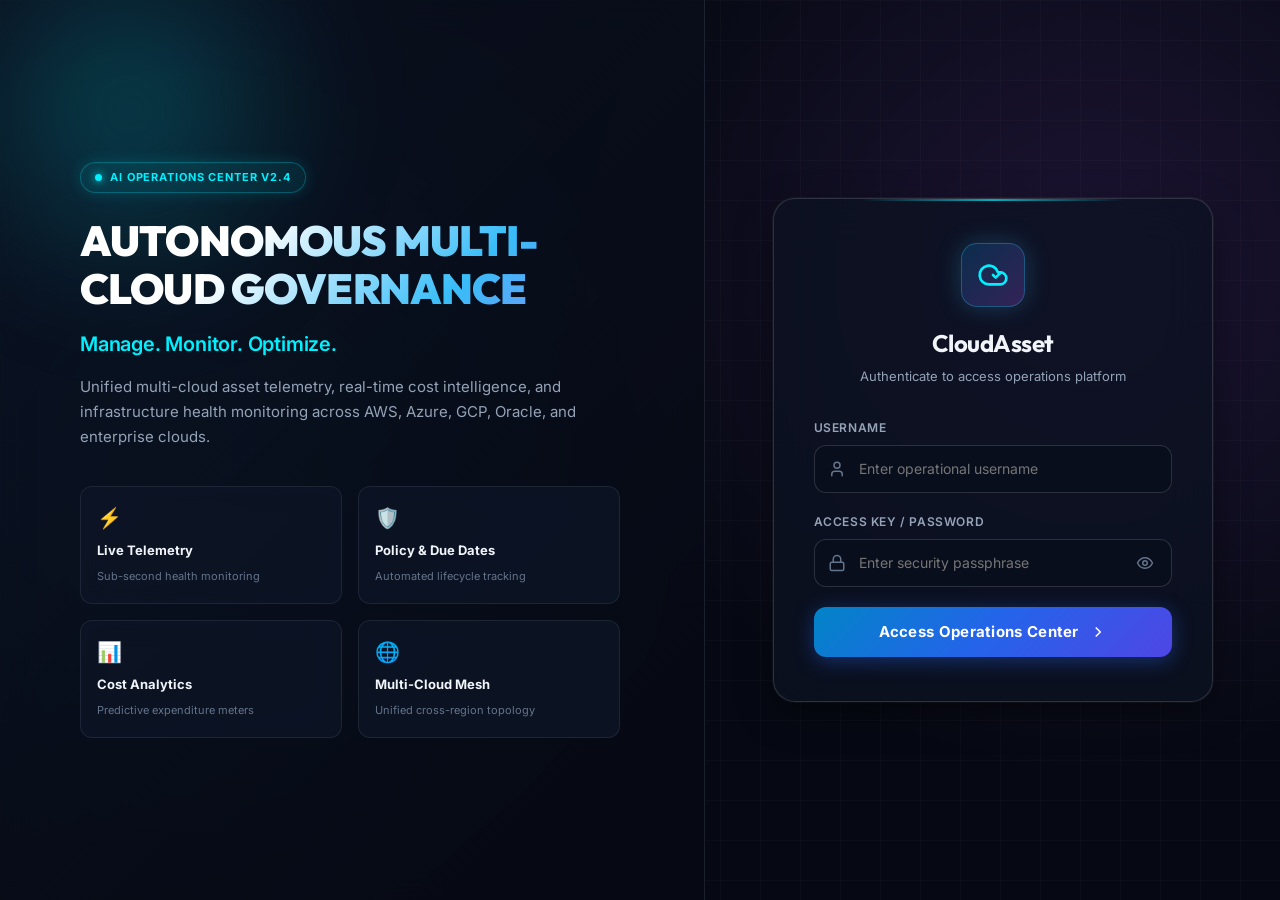
==== commit 4a853a3e: "message" ====
--- a/Frontend/index.html
+++ b/Frontend/index.html
@@ -66,7 +66,7 @@
                             <path d="m12 12 2 2 4-4"/>
                         </svg>
                     </div>
-                    <h1>CloudAsset Command</h1>
+                    <h1>CloudAsset</h1>
                     <p class="login-subtitle">Authenticate to access operations platform</p>
                 </div>
 
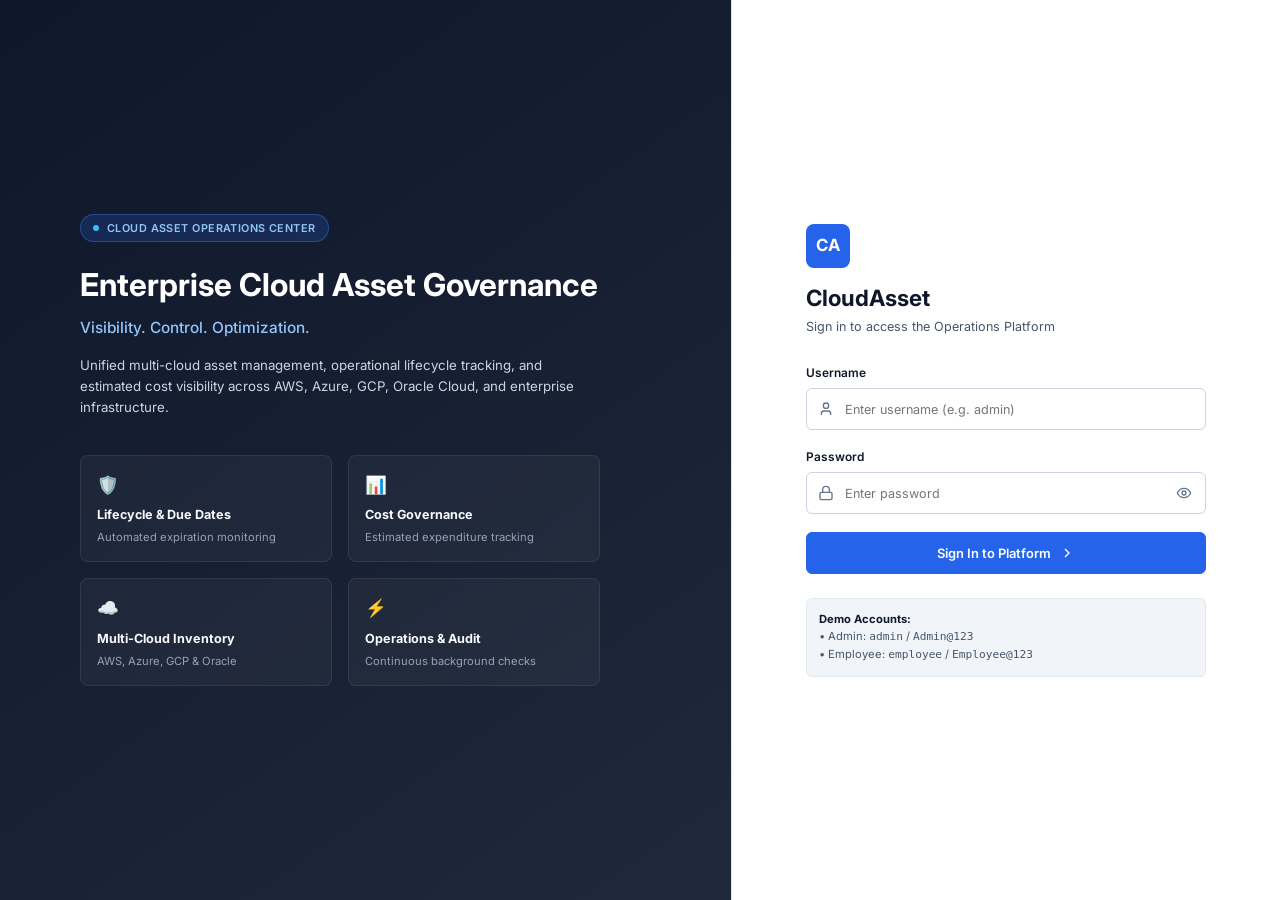
==== commit 218d44d5: "message" ====
--- a/Frontend/index.html
+++ b/Frontend/index.html
@@ -3,54 +3,52 @@
 <head>
     <meta charset="UTF-8">
     <meta name="viewport" content="width=device-width, initial-scale=1.0">
-    <title>CloudAsset | AI-Powered Cloud Operations Center</title>
-    <meta name="description" content="Next-Generation Enterprise Multi-Cloud Asset Telemetry, Governance, and Cost Operations Center.">
+    <title>CloudAsset | Enterprise Cloud Asset Operations Platform</title>
+    <meta name="description" content="Professional Enterprise Multi-Cloud Asset Governance, Lifecycle Tracking, and Cost Operations Center.">
     <link rel="stylesheet" href="css/style.css">
 </head>
-<body class="dark-mode">
+<body>
 
     <!-- ================= LOGIN SCREEN ================= -->
     <div class="login-screen" id="loginScreen">
-
-        <!-- LEFT SIDE HERO VISUAL -->
+        <!-- LEFT SIDE BRAND VISUAL -->
         <div class="login-visual">
             <div class="visual-content">
                 <div class="visual-badge">
                     <span class="pulse-beacon"></span>
-                    <span>AI Operations Center v2.4</span>
-                </div>
-
-                <h1 class="visual-title">AUTONOMOUS MULTI-CLOUD GOVERNANCE</h1>
+                    <span>Cloud Asset Operations Center</span>
+                </div>
+
+                <h1 class="visual-title">Enterprise Cloud Asset Governance</h1>
 
                 <p class="visual-subtitle">
-                    Manage. Monitor. Optimize.
+                    Visibility. Control. Optimization.
                 </p>
 
                 <p class="visual-description">
-                    Unified multi-cloud asset telemetry, real-time cost intelligence, and infrastructure health monitoring across AWS, Azure, GCP, Oracle, and enterprise clouds.
+                    Unified multi-cloud asset management, operational lifecycle tracking, and estimated cost visibility across AWS, Azure, GCP, Oracle Cloud, and enterprise infrastructure.
                 </p>
 
-                <!-- Futuristic Feature Highlights -->
                 <div class="visual-features-grid">
                     <div class="visual-feat-card">
-                        <span class="feat-icon">⚡</span>
-                        <strong>Live Telemetry</strong>
-                        <span>Sub-second health monitoring</span>
-                    </div>
-                    <div class="visual-feat-card">
                         <span class="feat-icon">🛡️</span>
-                        <strong>Policy & Due Dates</strong>
-                        <span>Automated lifecycle tracking</span>
+                        <strong>Lifecycle & Due Dates</strong>
+                        <span>Automated expiration monitoring</span>
                     </div>
                     <div class="visual-feat-card">
                         <span class="feat-icon">📊</span>
-                        <strong>Cost Analytics</strong>
-                        <span>Predictive expenditure meters</span>
+                        <strong>Cost Governance</strong>
+                        <span>Estimated expenditure tracking</span>
                     </div>
                     <div class="visual-feat-card">
-                        <span class="feat-icon">🌐</span>
-                        <strong>Multi-Cloud Mesh</strong>
-                        <span>Unified cross-region topology</span>
+                        <span class="feat-icon">☁️</span>
+                        <strong>Multi-Cloud Inventory</strong>
+                        <span>AWS, Azure, GCP & Oracle</span>
+                    </div>
+                    <div class="visual-feat-card">
+                        <span class="feat-icon">⚡</span>
+                        <strong>Operations & Audit</strong>
+                        <span>Continuous background checks</span>
                     </div>
                 </div>
             </div>
@@ -60,24 +58,18 @@
         <div class="login-panel">
             <div class="login-card">
                 <div class="login-header">
-                    <div class="login-logo">
-                        <svg viewBox="0 0 24 24" fill="none" stroke="currentColor" stroke-width="2" stroke-linecap="round" stroke-linejoin="round">
-                            <path d="M17.5 19H9a7 7 0 1 1 6.71-9h1.79a4.5 4.5 0 1 1 0 9Z"/>
-                            <path d="m12 12 2 2 4-4"/>
-                        </svg>
-                    </div>
+                    <div class="login-logo-box">CA</div>
                     <h1>CloudAsset</h1>
-                    <p class="login-subtitle">Authenticate to access operations platform</p>
+                    <p class="login-subtitle">Sign in to access the Operations Platform</p>
                 </div>
 
                 <!-- LOGIN FORM -->
                 <form id="loginForm">
-                    <!-- USERNAME -->
                     <div class="login-field">
                         <label for="loginUsername">Username</label>
                         <div class="input-wrapper">
                             <span class="input-icon">
-                                <svg viewBox="0 0 24 24" fill="none" stroke="currentColor" stroke-width="2" stroke-linecap="round" stroke-linejoin="round">
+                                <svg viewBox="0 0 24 24" fill="none" stroke="currentColor" stroke-width="2">
                                     <path d="M19 21v-2a4 4 0 0 0-4-4H9a4 4 0 0 0-4 4v2"/>
                                     <circle cx="12" cy="7" r="4"/>
                                 </svg>
@@ -85,19 +77,18 @@
                             <input
                                 type="text"
                                 id="loginUsername"
-                                placeholder="Enter operational username"
+                                placeholder="Enter username (e.g. admin)"
                                 required
                                 autocomplete="username"
                             >
                         </div>
                     </div>
 
-                    <!-- PASSWORD -->
                     <div class="login-field">
-                        <label for="loginPassword">Access Key / Password</label>
+                        <label for="loginPassword">Password</label>
                         <div class="input-wrapper password-wrapper">
                             <span class="input-icon">
-                                <svg viewBox="0 0 24 24" fill="none" stroke="currentColor" stroke-width="2" stroke-linecap="round" stroke-linejoin="round">
+                                <svg viewBox="0 0 24 24" fill="none" stroke="currentColor" stroke-width="2">
                                     <rect x="3" y="11" width="18" height="11" rx="2" ry="2"/>
                                     <path d="M7 11V7a5 5 0 0 1 10 0v4"/>
                                 </svg>
@@ -105,7 +96,7 @@
                             <input
                                 type="password"
                                 id="loginPassword"
-                                placeholder="Enter security passphrase"
+                                placeholder="Enter password"
                                 required
                                 autocomplete="current-password"
                             >
@@ -115,7 +106,7 @@
                                 id="passwordToggle"
                                 aria-label="Toggle password visibility"
                             >
-                                <svg id="eyeIcon" viewBox="0 0 24 24" fill="none" stroke="currentColor" stroke-width="2" stroke-linecap="round" stroke-linejoin="round">
+                                <svg id="eyeIcon" viewBox="0 0 24 24" fill="none" stroke="currentColor" stroke-width="2">
                                     <path d="M2 12s3.5-7 10-7 10 7 10 7-3.5 7-10 7S2 12 2 12z"/>
                                     <circle cx="12" cy="12" r="3"/>
                                 </svg>
@@ -123,17 +114,21 @@
                         </div>
                     </div>
 
-                    <!-- LOGIN ERROR -->
                     <div id="loginError" class="login-error" style="display: none;"></div>
 
-                    <!-- LOGIN BUTTON -->
                     <button type="submit" class="login-button">
-                        <span>Access Operations Center</span>
-                        <svg width="18" height="18" viewBox="0 0 24 24" fill="none" stroke="currentColor" stroke-width="2">
+                        <span>Sign In to Platform</span>
+                        <svg width="16" height="16" viewBox="0 0 24 24" fill="none" stroke="currentColor" stroke-width="2">
                             <polyline points="9 18 15 12 9 6"></polyline>
                         </svg>
                     </button>
                 </form>
+
+                <div class="login-credentials-hint">
+                    <strong>Demo Accounts:</strong><br>
+                    • Admin: <code>admin</code> / <code>Admin@123</code><br>
+                    • Employee: <code>employee</code> / <code>Employee@123</code>
+                </div>
             </div>
         </div>
     </div>
@@ -144,17 +139,17 @@
         <!-- ================= SIDEBAR ================= -->
         <aside class="sidebar" id="sidebar">
             <div class="sidebar-brand">
-                <div class="logo">CA</div>
+                <div class="logo-icon">CA</div>
                 <div class="sidebar-brand-text">
                     <h2>CloudAsset</h2>
-                    <span>Operations Center</span>
+                    <span>OPERATIONS CENTER</span>
                 </div>
             </div>
 
             <nav class="sidebar-nav">
                 <button class="nav-item active" data-page="dashboard" type="button">
                     <span class="nav-icon">
-                        <svg viewBox="0 0 24 24" fill="none" stroke="currentColor" stroke-width="2" stroke-linecap="round" stroke-linejoin="round">
+                        <svg viewBox="0 0 24 24" fill="none" stroke="currentColor" stroke-width="2">
                             <rect x="3" y="3" width="7" height="7"></rect>
                             <rect x="14" y="3" width="7" height="7"></rect>
                             <rect x="14" y="14" width="7" height="7"></rect>
@@ -166,7 +161,7 @@
 
                 <button class="nav-item" data-page="assets" type="button">
                     <span class="nav-icon">
-                        <svg viewBox="0 0 24 24" fill="none" stroke="currentColor" stroke-width="2" stroke-linecap="round" stroke-linejoin="round">
+                        <svg viewBox="0 0 24 24" fill="none" stroke="currentColor" stroke-width="2">
                             <ellipse cx="12" cy="5" rx="9" ry="3"></ellipse>
                             <path d="M21 12c0 1.66-4 3-9 3s-9-1.34-9-3"></path>
                             <path d="M3 5v14c0 1.66 4 3 9 3s9-1.34 9-3V5"></path>
@@ -177,7 +172,7 @@
 
                 <button class="nav-item" data-page="costs" type="button">
                     <span class="nav-icon">
-                        <svg viewBox="0 0 24 24" fill="none" stroke="currentColor" stroke-width="2" stroke-linecap="round" stroke-linejoin="round">
+                        <svg viewBox="0 0 24 24" fill="none" stroke="currentColor" stroke-width="2">
                             <line x1="12" y1="1" x2="12" y2="23"></line>
                             <path d="M17 5H9.5a3.5 3.5 0 0 0 0 7h5a3.5 3.5 0 0 1 0 7H6"></path>
                         </svg>
@@ -187,7 +182,7 @@
 
                 <button class="nav-item" data-page="analytics" type="button">
                     <span class="nav-icon">
-                        <svg viewBox="0 0 24 24" fill="none" stroke="currentColor" stroke-width="2" stroke-linecap="round" stroke-linejoin="round">
+                        <svg viewBox="0 0 24 24" fill="none" stroke="currentColor" stroke-width="2">
                             <line x1="18" y1="20" x2="18" y2="10"></line>
                             <line x1="12" y1="20" x2="12" y2="4"></line>
                             <line x1="6" y1="20" x2="6" y2="14"></line>
@@ -196,9 +191,29 @@
                     <span>Analytics</span>
                 </button>
 
+                <button class="nav-item" data-page="automation" type="button">
+                    <span class="nav-icon">
+                        <svg viewBox="0 0 24 24" fill="none" stroke="currentColor" stroke-width="2">
+                            <path d="M12 2v4M12 18v4M4.93 4.93l2.83 2.83M16.24 16.24l2.83 2.83M2 12h4M18 12h4M4.93 19.07l2.83-2.83M16.24 7.76l2.83-2.83"></path>
+                        </svg>
+                    </span>
+                    <span>Automation</span>
+                </button>
+
+                <button class="nav-item" data-page="activity" type="button">
+                    <span class="nav-icon">
+                        <svg viewBox="0 0 24 24" fill="none" stroke="currentColor" stroke-width="2">
+                            <polyline points="22 12 18 12 15 21 9 3 6 12 2 12"></polyline>
+                        </svg>
+                    </span>
+                    <span>Activity Logs</span>
+                </button>
+
+                <div class="sidebar-divider"></div>
+
                 <button class="nav-item" data-page="settings" type="button">
                     <span class="nav-icon">
-                        <svg viewBox="0 0 24 24" fill="none" stroke="currentColor" stroke-width="2" stroke-linecap="round" stroke-linejoin="round">
+                        <svg viewBox="0 0 24 24" fill="none" stroke="currentColor" stroke-width="2">
                             <circle cx="12" cy="12" r="3"></circle>
                             <path d="M19.4 15a1.65 1.65 0 0 0 .33 1.82l.06.06a2 2 0 0 1 0 2.83 2 2 0 0 1-2.83 0l-.06-.06a1.65 1.65 0 0 0-1.82-.33 1.65 1.65 0 0 0-1 1.51V21a2 2 0 0 1-2 2 2 2 0 0 1-2-2v-.09A1.65 1.65 0 0 0 9 19.4a1.65 1.65 0 0 0-1.82.33l-.06.06a2 2 0 0 1-2.83 0 2 2 0 0 1 0-2.83l.06-.06a1.65 1.65 0 0 0 .33-1.82 1.65 1.65 0 0 0-1.51-1H3a2 2 0 0 1-2-2 2 2 0 0 1 2-2h.09A1.65 1.65 0 0 0 4.6 9a1.65 1.65 0 0 0-.33-1.82l-.06-.06a2 2 0 0 1 0-2.83 2 2 0 0 1 2.83 0l.06.06a1.65 1.65 0 0 0 1.82.33H9a1.65 1.65 0 0 0 1-1.51V3a2 2 0 0 1 2-2 2 2 0 0 1 2 2v.09a1.65 1.65 0 0 0 1 1.51 1.65 1.65 0 0 0 1.82-.33l.06-.06a2 2 0 0 1 2.83 0 2 2 0 0 1 0 2.83l-.06.06a1.65 1.65 0 0 0-.33 1.82V9a1.65 1.65 0 0 0 1.51 1H21a2 2 0 0 1 2 2 2 2 0 0 1-2 2h-.09a1.65 1.65 0 0 0-1.51 1z"></path>
                         </svg>
@@ -211,8 +226,8 @@
                 <div class="system-status">
                     <span class="status-dot"></span>
                     <div>
-                        <strong>System Online</strong>
-                        <small>All telemetry streams operational</small>
+                        <strong>System Operational</strong>
+                        <small>Connected to Cloud Asset Core</small>
                     </div>
                 </div>
             </div>
@@ -224,7 +239,7 @@
             <!-- ================= TOPBAR ================= -->
             <header class="topbar">
                 <div class="topbar-left">
-                    <button class="menu-toggle" id="menuToggle" type="button" aria-label="Toggle Navigation Menu">
+                    <button class="menu-toggle" id="menuToggle" type="button" aria-label="Toggle Menu">
                         <svg width="20" height="20" viewBox="0 0 24 24" fill="none" stroke="currentColor" stroke-width="2">
                             <line x1="3" y1="12" x2="21" y2="12"></line>
                             <line x1="3" y1="6" x2="21" y2="6"></line>
@@ -233,14 +248,14 @@
                     </button>
                     <div class="topbar-title">
                         <h1 id="pageTitle">Dashboard</h1>
-                        <p id="pageSubtitle">Overview of your cloud infrastructure</p>
+                        <p id="pageSubtitle">Cloud asset operations overview</p>
                     </div>
                 </div>
 
                 <div class="topbar-actions">
                     <!-- THEME TOGGLE -->
-                    <button class="theme-toggle" id="themeToggle" type="button" title="Toggle Theme">
-                        ☀️
+                    <button class="theme-toggle" id="themeToggle" type="button" title="Toggle Light/Dark Theme">
+                        🌙
                     </button>
 
                     <!-- USER PROFILE -->
@@ -254,7 +269,7 @@
                             <span class="profile-arrow">▾</span>
                         </button>
 
-                        <!-- DROPDOWN -->
+                        <!-- PROFILE DROPDOWN -->
                         <div class="profile-dropdown" id="profileDropdown">
                             <div class="profile-dropdown-header">
                                 <div class="dropdown-avatar" id="dropdownAvatar">A</div>
@@ -263,14 +278,13 @@
                                     <span id="dropdownRole">User</span>
                                 </div>
                             </div>
-                            <div class="profile-divider"></div>
                             <button type="button" class="logout-button" id="logoutButton">
-                                <svg viewBox="0 0 24 24" fill="none" stroke="currentColor" stroke-width="2" stroke-linecap="round" stroke-linejoin="round">
+                                <svg viewBox="0 0 24 24" fill="none" stroke="currentColor" stroke-width="2">
                                     <path d="M9 21H5a2 2 0 0 1-2-2V5a2 2 0 0 1 2-2h4"/>
                                     <polyline points="16 17 21 12 16 7"/>
                                     <line x1="21" y1="12" x2="9" y2="12"/>
                                 </svg>
-                                <span>Logout Session</span>
+                                <span>Sign Out</span>
                             </button>
                         </div>
                     </div>
@@ -279,262 +293,197 @@
 
             <!-- ================= DASHBOARD ================= -->
             <section class="page active-page" id="dashboard">
-                <!-- WELCOME SECTION -->
-                <div class="welcome-section">
-                    <div>
-                        <p class="eyebrow">CLOUD TELEMETRY & OPERATIONS</p>
-                        <h2>Welcome to CloudAsset 👋</h2>
-                        <p>
-                            Unified multi-cloud infrastructure monitoring, resource lifecycle tracking, and real-time cost governance.
-                        </p>
+                <!-- PAGE HEADER -->
+                <div class="page-header">
+                    <div class="page-title-group">
+                        <h2>Dashboard</h2>
+                        <p>Cloud asset operations overview</p>
                     </div>
                     <button class="btn btn-primary" id="dashboardAddAssetBtn" type="button" data-admin-only="true">
-                        <span>+ Add New Asset</span>
+                        <span>+ Add Asset</span>
                     </button>
                 </div>
 
-                <!-- DASHBOARD STATISTICS -->
-                <div class="dashboard-grid">
+                <!-- 4 COMPACT KPI CARDS -->
+                <div class="kpi-grid">
                     <!-- TOTAL ASSETS -->
-                    <div class="dashboard-card">
-                        <div class="dashboard-icon">
-                            <svg viewBox="0 0 24 24" fill="none" stroke="currentColor" stroke-width="2" stroke-linecap="round" stroke-linejoin="round">
+                    <div class="kpi-card">
+                        <div class="kpi-icon">
+                            <svg viewBox="0 0 24 24" fill="none" stroke="currentColor" stroke-width="2">
                                 <rect x="2" y="2" width="20" height="8" rx="2" ry="2"></rect>
                                 <rect x="2" y="14" width="20" height="8" rx="2" ry="2"></rect>
                                 <line x1="6" y1="6" x2="6.01" y2="6"></line>
                                 <line x1="6" y1="18" x2="6.01" y2="18"></line>
                             </svg>
                         </div>
-                        <div>
-                            <p>Total Assets</p>
-                            <h3 id="dashTotalAssets">0</h3>
-                            <small>Across all cloud providers</small>
+                        <div class="kpi-content">
+                            <div class="kpi-label">Total Assets</div>
+                            <div class="kpi-value font-mono" id="dashTotalAssets">0</div>
+                            <div class="kpi-subtext">Across all cloud providers</div>
                         </div>
                     </div>
 
                     <!-- ACTIVE ASSETS -->
-                    <div class="dashboard-card">
-                        <div class="dashboard-icon" style="color: var(--status-running); background: var(--status-running-bg); border-color: var(--status-running-border);">
-                            <svg viewBox="0 0 24 24" fill="none" stroke="currentColor" stroke-width="2" stroke-linecap="round" stroke-linejoin="round">
+                    <div class="kpi-card">
+                        <div class="kpi-icon" style="color: var(--status-running); background: var(--status-running-bg); border-color: var(--status-running-border);">
+                            <svg viewBox="0 0 24 24" fill="none" stroke="currentColor" stroke-width="2">
                                 <polyline points="22 12 18 12 15 21 9 3 6 12 2 12"></polyline>
                             </svg>
                         </div>
-                        <div>
-                            <p>Active Assets</p>
-                            <h3 id="dashActiveAssets">0</h3>
-                            <small>Currently operational</small>
-                        </div>
-                    </div>
-
-                    <!-- MONTHLY COST -->
-                    <div class="dashboard-card">
-                        <div class="dashboard-icon" style="color: var(--cyan); background: var(--cyan-subtle); border-color: var(--cyan-glow);">
-                            <svg viewBox="0 0 24 24" fill="none" stroke="currentColor" stroke-width="2" stroke-linecap="round" stroke-linejoin="round">
+                        <div class="kpi-content">
+                            <div class="kpi-label">Active Assets</div>
+                            <div class="kpi-value font-mono" id="dashActiveAssets">0</div>
+                            <div class="kpi-subtext">Running and operational</div>
+                        </div>
+                    </div>
+
+                    <!-- NEED ATTENTION -->
+                    <div class="kpi-card">
+                        <div class="kpi-icon" style="color: var(--status-overdue); background: var(--status-overdue-bg); border-color: var(--status-overdue-border);">
+                            <svg viewBox="0 0 24 24" fill="none" stroke="currentColor" stroke-width="2">
+                                <circle cx="12" cy="12" r="10"></circle>
+                                <line x1="12" y1="8" x2="12" y2="12"></line>
+                                <line x1="12" y1="16" x2="12.01" y2="16"></line>
+                            </svg>
+                        </div>
+                        <div class="kpi-content">
+                            <div class="kpi-label">Need Attention</div>
+                            <div class="kpi-value font-mono" id="dashNeedAttention">0</div>
+                            <div class="kpi-subtext">Overdue, pending & stopped</div>
+                        </div>
+                    </div>
+
+                    <!-- ESTIMATED MONTHLY COST -->
+                    <div class="kpi-card">
+                        <div class="kpi-icon" style="color: var(--primary); background: var(--primary-light); border-color: var(--primary-border);">
+                            <svg viewBox="0 0 24 24" fill="none" stroke="currentColor" stroke-width="2">
                                 <line x1="12" y1="1" x2="12" y2="23"></line>
                                 <path d="M17 5H9.5a3.5 3.5 0 0 0 0 7h5a3.5 3.5 0 0 1 0 7H6"></path>
                             </svg>
                         </div>
-                        <div>
-                            <p>Monthly Cost</p>
-                            <h3 id="dashTotalCost">$0.00</h3>
-                            <small>Estimated monthly expenditure</small>
-                        </div>
-                    </div>
-
-                    <!-- CLOUD PROVIDERS -->
-                    <div class="dashboard-card">
-                        <div class="dashboard-icon" style="color: var(--accent-purple); background: rgba(168, 85, 247, 0.12); border-color: rgba(168, 85, 247, 0.35);">
-                            <svg viewBox="0 0 24 24" fill="none" stroke="currentColor" stroke-width="2" stroke-linecap="round" stroke-linejoin="round">
-                                <path d="M17.5 19H9a7 7 0 1 1 6.71-9h1.79a4.5 4.5 0 1 1 0 9Z"></path>
-                            </svg>
-                        </div>
-                        <div>
-                            <p>Cloud Providers</p>
-                            <h3 id="dashProviders">0</h3>
-                            <small>Providers actively connected</small>
-                        </div>
-                    </div>
-                </div>
-
-                <!-- DASHBOARD CONTENT GRID -->
-                <div class="dashboard-content-grid">
-                    <!-- RECENT ASSETS -->
-                    <div class="panel recent-assets-panel">
+                        <div class="kpi-content">
+                            <div class="kpi-label">Estimated Monthly Cost</div>
+                            <div class="kpi-value font-mono" id="dashTotalCost">$0.00</div>
+                            <div class="kpi-subtext">Calculated resource burn rate</div>
+                        </div>
+                    </div>
+                </div>
+
+                <!-- DASHBOARD ROW: STATUS DONUT + RECENT ACTIVITY -->
+                <div class="dashboard-row-split">
+                    <!-- STATUS DONUT CHART -->
+                    <div class="panel" id="statusDonutPanel">
                         <div class="panel-header">
                             <div>
-                                <h3>Recent Assets</h3>
-                                <p>Recently registered and managed cloud resources</p>
-                            </div>
-                            <button class="text-button" id="viewAllAssetsBtn" type="button">
-                                View All Resources →
-                            </button>
-                        </div>
-                        <div id="recentAssets">
-                            <p class="empty-state">No assets available yet.</p>
-                        </div>
-                    </div>
-
-                    <!-- INFRASTRUCTURE SUMMARY -->
-                    <div class="panel infrastructure-panel">
+                                <h3>Asset Status Overview</h3>
+                                <p>Operational health state breakdown</p>
+                            </div>
+                        </div>
+                        <div class="donut-widget-body">
+                            <div class="donut-chart-container">
+                                <svg id="donutChartSvg" viewBox="0 0 36 36">
+                                    <circle cx="18" cy="18" r="15.91549430918954" fill="transparent" stroke="var(--border-subtle)" stroke-width="3.2"></circle>
+                                    <!-- Donut arcs injected by JS -->
+                                </svg>
+                                <div class="donut-center-label">
+                                    <strong id="donutTotalCount">0</strong>
+                                    <span>Assets</span>
+                                </div>
+                            </div>
+                            <div class="donut-legend" id="donutLegend">
+                                <!-- Legend items injected by JS -->
+                            </div>
+                        </div>
+                    </div>
+
+                    <!-- RECENT ACTIVITY (NO INFRA HEALTH PANEL) -->
+                    <div class="panel" id="recentActivityPanel">
                         <div class="panel-header">
                             <div>
-                                <h3>Infrastructure Summary</h3>
-                                <p>Resource status telemetry distribution</p>
-                            </div>
-                        </div>
-
-                        <div class="summary-list">
-                            <div class="summary-item">
-                                <div class="summary-label">
-                                    <span class="summary-dot running-dot"></span>
-                                    <span>Running</span>
-                                </div>
-                                <strong id="runningCount">0</strong>
-                            </div>
-
-                            <div class="summary-item">
-                                <div class="summary-label">
-                                    <span class="summary-dot stopped-dot"></span>
-                                    <span>Stopped</span>
-                                </div>
-                                <strong id="stoppedCount">0</strong>
-                            </div>
-
-                            <div class="summary-item">
-                                <div class="summary-label">
-                                    <span class="summary-dot inactive-dot"></span>
-                                    <span>Inactive</span>
-                                </div>
-                                <strong id="inactiveCount">0</strong>
-                            </div>
-
-                            <div class="summary-item overdue-item">
-                                <div class="summary-label">
-                                    <span class="summary-dot overdue-dot"></span>
-                                    <span>Overdue (Exceeded Due Date)</span>
-                                </div>
-                                <strong id="overdueCount">0</strong>
-                            </div>
-
-                            <div class="summary-item">
-                                <div class="summary-label">
-                                    <span class="summary-dot terminated-dot"></span>
-                                    <span>Terminated</span>
-                                </div>
-                                <strong id="terminatedCount">0</strong>
-                            </div>
-                        </div>
-                    </div>
-                </div>
-
-                <!-- ================= ADMIN AUTOMATION MONITORING ================= -->
-                <div class="panel automation-panel" id="adminAutomationPanel" data-admin-only="true" style="margin-top: 24px;">
+                                <h3>Recent Activity</h3>
+                                <p>Operations and audit trail</p>
+                            </div>
+                            <button class="text-button" id="dashViewAllActivityBtn" type="button">
+                                View All Logs →
+                            </button>
+                        </div>
+                        <div class="activity-feed-list" id="dashRecentActivityList">
+                            <p class="empty-state">No recent activity recorded.</p>
+                        </div>
+                    </div>
+                </div>
+
+                <!-- ATTENTION REQUIRED SECTION -->
+                <div class="panel" id="attentionRequiredPanel">
                     <div class="panel-header">
                         <div>
-                            <h3>Automation Monitoring</h3>
-                            <p>Background Overdue Telemetry Engine & Lifecycle Scanner</p>
-                        </div>
-                        <button class="btn btn-secondary" id="triggerAutomationBtn" type="button" style="padding: 6px 14px; font-size: 13px;">
-                            <span>⚡ Run Check Now</span>
+                            <h3>Attention Required</h3>
+                            <p>Assets requiring immediate administrative review or action</p>
+                        </div>
+                    </div>
+                    <div class="attention-grid" id="attentionRequiredGrid">
+                        <p class="empty-state">All assets are operational. No pending actions required.</p>
+                    </div>
+                </div>
+
+                <!-- RECENT CLOUD RESOURCES TABLE -->
+                <div class="panel" id="recentResourcesPanel">
+                    <div class="panel-header">
+                        <div>
+                            <h3>Recent Cloud Resources</h3>
+                            <p>Latest registered and updated cloud infrastructure assets</p>
+                        </div>
+                        <button class="text-button" id="viewAllAssetsBtn" type="button">
+                            View All Resources →
                         </button>
                     </div>
-
-                    <div class="dashboard-grid" style="margin-bottom: 20px;">
-                        <div class="dashboard-card" style="padding: 16px;">
-                            <div class="dashboard-icon" style="color: var(--status-running); background: var(--status-running-bg); border-color: var(--status-running-border);">
-                                <svg viewBox="0 0 24 24" fill="none" stroke="currentColor" stroke-width="2" stroke-linecap="round" stroke-linejoin="round">
-                                    <circle cx="12" cy="12" r="10"></circle>
-                                    <polyline points="12 6 12 12 14 14"></polyline>
-                                </svg>
-                            </div>
-                            <div>
-                                <p>Automation Engine</p>
-                                <h3 id="autoStatus">Running</h3>
-                                <small id="autoStatusDesc">Background worker active</small>
-                            </div>
-                        </div>
-
-                        <div class="dashboard-card" style="padding: 16px;">
-                            <div class="dashboard-icon" style="color: var(--cyan); background: var(--cyan-subtle); border-color: var(--cyan-glow);">
-                                <svg viewBox="0 0 24 24" fill="none" stroke="currentColor" stroke-width="2" stroke-linecap="round" stroke-linejoin="round">
-                                    <rect x="3" y="4" width="18" height="18" rx="2" ry="2"></rect>
-                                    <line x1="16" y1="2" x2="16" y2="6"></line>
-                                    <line x1="8" y1="2" x2="8" y2="6"></line>
-                                    <line x1="3" y1="10" x2="21" y2="10"></line>
-                                </svg>
-                            </div>
-                            <div>
-                                <p>Last Check</p>
-                                <h3 id="autoLastCheck" style="font-size: 1.05rem;">Just now</h3>
-                                <small>Last execution timestamp</small>
-                            </div>
-                        </div>
-
-                        <div class="dashboard-card" style="padding: 16px;">
-                            <div class="dashboard-icon" style="color: var(--primary); background: var(--primary-light); border-color: var(--border-glow);">
-                                <svg viewBox="0 0 24 24" fill="none" stroke="currentColor" stroke-width="2" stroke-linecap="round" stroke-linejoin="round">
-                                    <path d="M22 11.08V12a10 10 0 1 1-5.93-9.14"></path>
-                                    <polyline points="22 4 12 14.01 9 11.01"></polyline>
-                                </svg>
-                            </div>
-                            <div>
-                                <p>Assets Checked</p>
-                                <h3 id="autoAssetsChecked">0</h3>
-                                <small>Total inventory evaluated</small>
-                            </div>
-                        </div>
-
-                        <div class="dashboard-card" style="padding: 16px;">
-                            <div class="dashboard-icon" style="color: var(--status-overdue); background: var(--status-overdue-bg); border-color: var(--status-overdue-border);">
-                                <svg viewBox="0 0 24 24" fill="none" stroke="currentColor" stroke-width="2" stroke-linecap="round" stroke-linejoin="round">
-                                    <circle cx="12" cy="12" r="10"></circle>
-                                    <line x1="12" y1="8" x2="12" y2="12"></line>
-                                    <line x1="12" y1="16" x2="12.01" y2="16"></line>
-                                </svg>
-                            </div>
-                            <div>
-                                <p>Overdue Assets</p>
-                                <h3 id="autoOverdueDetected">0</h3>
-                                <small>Past lifecycle due date</small>
-                            </div>
-                        </div>
-                    </div>
-
-                    <!-- AUTOMATION HISTORY LOGS -->
-                    <div class="automation-history-section" id="adminAutomationHistoryPanel" data-admin-only="true">
-                        <div class="panel-header" style="padding: 12px 0; margin-bottom: 12px; border-bottom: 1px solid var(--border-subtle);">
-                            <div>
-                                <h4 style="font-size: 15px; font-weight: 600;">Automation Execution History</h4>
-                                <p style="font-size: 13px; color: var(--text-muted);">Recent persistent audit log cycles</p>
-                            </div>
-                            <button class="text-button" id="refreshHistoryBtn" type="button">↻ Refresh Logs</button>
-                        </div>
-                        <div id="automationHistoryList" class="analytics-list">
-                            <p class="empty-state">No execution history recorded yet.</p>
-                        </div>
-                    </div>
-                </div>
-
+                    <div class="table-responsive">
+                        <table class="enterprise-table">
+                            <thead>
+                                <tr>
+                                    <th>Asset</th>
+                                    <th>Provider</th>
+                                    <th>Service</th>
+                                    <th>Status</th>
+                                    <th>Owner</th>
+                                    <th>Due Date</th>
+                                    <th>Monthly Cost</th>
+                                    <th>Action</th>
+                                </tr>
+                            </thead>
+                            <tbody id="dashRecentAssetsTableBody">
+                                <tr>
+                                    <td colspan="8" class="empty-state">No cloud assets provisioned yet.</td>
+                                </tr>
+                            </tbody>
+                        </table>
+                    </div>
+                </div>
             </section>
 
-            <!-- ================= ASSETS PAGE ================= -->
+            <!-- ================= CLOUD RESOURCES PAGE ================= -->
             <section class="page" id="assets">
-                <div class="page-intro">
-                    <p class="eyebrow">CLOUD RESOURCE MANAGEMENT</p>
-                    <h2>Asset Management Hub</h2>
-                    <p>Register, monitor, filter and control your multi-cloud infrastructure assets.</p>
-                </div>
-
-                <!-- ADD ASSET SECTION -->
+                <div class="page-header">
+                    <div class="page-title-group">
+                        <h2>Cloud Resources</h2>
+                        <p>Inventory and management of active cloud assets</p>
+                    </div>
+                    <div class="topbar-actions">
+                        <button id="refreshBtn" class="btn btn-secondary" type="button">
+                            <span>↻ Refresh Data</span>
+                        </button>
+                    </div>
+                </div>
+
+                <!-- ADD ASSET PANEL (ADMIN ONLY) -->
                 <section class="add-asset-section" data-admin-only="true">
                     <div class="section-title">
-                        <h2>Add New Cloud Asset</h2>
-                        <p>Register a cloud resource into your infrastructure inventory.</p>
+                        <h2>+ Register New Cloud Asset</h2>
+                        <p>Add a new cloud resource to your organizational inventory.</p>
                     </div>
 
                     <form id="addAssetForm">
                         <div class="form-grid">
-                            <!-- ASSET NAME -->
                             <div class="form-group">
                                 <label for="assetName">Asset Name *</label>
                                 <input
@@ -546,7 +495,6 @@
                                 >
                             </div>
 
-                            <!-- PROVIDER -->
                             <div class="form-group">
                                 <label for="provider">Cloud Provider</label>
                                 <select id="provider" name="provider">
@@ -559,7 +507,6 @@
                                 </select>
                             </div>
 
-                            <!-- SERVICE -->
                             <div class="form-group">
                                 <label for="service">Cloud Service</label>
                                 <select id="service" name="service">
@@ -577,7 +524,6 @@
                                 </select>
                             </div>
 
-                            <!-- REGION -->
                             <div class="form-group">
                                 <label for="region">Deployment Region</label>
                                 <select id="region" name="region">
@@ -593,7 +539,6 @@
                                 </select>
                             </div>
 
-                            <!-- STATUS -->
                             <div class="form-group">
                                 <label for="status">Operational Status</label>
                                 <select id="status" name="status">
@@ -606,7 +551,6 @@
                                 </select>
                             </div>
 
-                            <!-- OWNER -->
                             <div class="form-group">
                                 <label for="owner">Resource Owner</label>
                                 <select id="owner" name="owner">
@@ -619,9 +563,8 @@
                                 </select>
                             </div>
 
-                            <!-- COST -->
                             <div class="form-group cost-form-group">
-                                <label for="cost">Monthly Cost (USD)</label>
+                                <label for="cost">Estimated Monthly Cost (USD)</label>
                                 <div class="cost-input-group">
                                     <input
                                         type="number"
@@ -636,12 +579,11 @@
                                         class="btn btn-estimate"
                                         onclick="estimateCost()"
                                     >
-                                        ⚡ Auto Estimate
+                                        Auto Estimate
                                     </button>
                                 </div>
                             </div>
 
-                            <!-- DUE DATE -->
                             <div class="form-group">
                                 <label for="dueDate">Lifecycle Due Date</label>
                                 <input
@@ -658,19 +600,8 @@
                     </form>
                 </section>
 
-                <!-- ALL ASSETS SECTION -->
-                <section class="assets-section">
-                    <div class="section-header">
-                        <div>
-                            <h2>All Cloud Assets</h2>
-                            <p>Live inventory of your provisioned cloud infrastructure.</p>
-                        </div>
-                        <button id="refreshBtn" class="btn btn-secondary" type="button">
-                            <span>↻ Refresh Data</span>
-                        </button>
-                    </div>
-
-                    <!-- SEARCH AND FILTERS -->
+                <!-- ASSET INVENTORY & FILTERING -->
+                <div class="panel">
                     <div class="search-filter-container">
                         <div class="search-box">
                             <input
@@ -712,7 +643,7 @@
                                 <option value="Production Team">Production Team</option>
                             </select>
 
-                            <button class="btn btn-secondary" type="button" id="clearFiltersBtn">
+                            <button class="btn btn-secondary btn-sm" type="button" id="clearFiltersBtn">
                                 Clear Filters
                             </button>
                         </div>
@@ -720,12 +651,12 @@
 
                     <!-- MESSAGES -->
                     <div id="loadingMessage" class="loading">
-                        Connecting to telemetry stream...
+                        Connecting to asset inventory...
                     </div>
                     <div id="errorMessage" class="error" style="display:none;"></div>
                     <div id="successMessage" class="success" style="display:none;"></div>
 
-                    <!-- ASSET CARDS CONTAINER -->
+                    <!-- ASSET TABLE CONTAINER -->
                     <div id="assetsContainer"></div>
 
                     <!-- PAGINATION -->
@@ -738,49 +669,74 @@
                             Next →
                         </button>
                     </div>
-                </section>
+                </div>
             </section>
 
             <!-- ================= COST OVERVIEW ================= -->
             <section class="page" id="costs">
-                <div class="page-intro">
-                    <p class="eyebrow">FINANCIAL TELEMETRY</p>
-                    <h2>Cost & Expenditure Governance</h2>
-                    <p>Real-time analytics and visibility into cloud infrastructure expenditures.</p>
-                </div>
-
-                <!-- COST SUMMARY CARDS -->
-                <div class="cost-summary-grid">
-                    <div class="cost-card featured">
-                        <p>Total Monthly Cost</p>
-                        <h2 id="costOverviewTotal">$0.00</h2>
-                        <span>Across all provisioned cloud assets</span>
-                    </div>
-
-                    <div class="cost-card">
-                        <p>Average Asset Cost</p>
-                        <h2 id="averageCost">$0.00</h2>
-                        <span>Mean expenditure per provisioned asset</span>
-                    </div>
-
-                    <div class="cost-card">
-                        <p>Highest Cost Asset</p>
-                        <h2 id="highestCost">$0.00</h2>
-                        <span id="highestCostName">No assets</span>
+                <div class="page-header">
+                    <div class="page-title-group">
+                        <h2>Cost Overview</h2>
+                        <p>Financial analytics and expenditure governance</p>
+                    </div>
+                </div>
+
+                <!-- 3 KPI CARDS -->
+                <div class="kpi-grid" style="grid-template-columns: repeat(3, 1fr);">
+                    <div class="kpi-card">
+                        <div class="kpi-icon">
+                            <svg viewBox="0 0 24 24" fill="none" stroke="currentColor" stroke-width="2">
+                                <line x1="12" y1="1" x2="12" y2="23"></line>
+                                <path d="M17 5H9.5a3.5 3.5 0 0 0 0 7h5a3.5 3.5 0 0 1 0 7H6"></path>
+                            </svg>
+                        </div>
+                        <div class="kpi-content">
+                            <div class="kpi-label">Total Estimated Cost</div>
+                            <div class="kpi-value font-mono" id="costOverviewTotal">$0.00</div>
+                            <div class="kpi-subtext">Estimated monthly total expenditure</div>
+                        </div>
+                    </div>
+
+                    <div class="kpi-card">
+                        <div class="kpi-icon">
+                            <svg viewBox="0 0 24 24" fill="none" stroke="currentColor" stroke-width="2">
+                                <path d="M21.21 15.89A10 10 0 1 1 8 2.83"></path>
+                                <path d="M22 12A10 10 0 0 0 12 2v10z"></path>
+                            </svg>
+                        </div>
+                        <div class="kpi-content">
+                            <div class="kpi-label">Average Asset Cost</div>
+                            <div class="kpi-value font-mono" id="averageCost">$0.00</div>
+                            <div class="kpi-subtext">Mean expenditure per asset</div>
+                        </div>
+                    </div>
+
+                    <div class="kpi-card">
+                        <div class="kpi-icon" style="color: var(--status-stopped); background: var(--status-stopped-bg); border-color: var(--status-stopped-border);">
+                            <svg viewBox="0 0 24 24" fill="none" stroke="currentColor" stroke-width="2">
+                                <polyline points="23 6 13.5 15.5 8.5 10.5 1 18"></polyline>
+                                <polyline points="17 6 23 6 23 12"></polyline>
+                            </svg>
+                        </div>
+                        <div class="kpi-content">
+                            <div class="kpi-label">Highest Cost Asset</div>
+                            <div class="kpi-value font-mono" id="highestCost">$0.00</div>
+                            <div class="kpi-subtext" id="highestCostName">No assets</div>
+                        </div>
                     </div>
                 </div>
 
                 <!-- COST BREAKDOWN GRID -->
-                <div class="cost-content-grid">
+                <div class="dashboard-row-split">
                     <div class="panel">
                         <div class="panel-header">
                             <div>
                                 <h3>Cost by Provider</h3>
-                                <p>Expenditure distribution across cloud platforms</p>
+                                <p>Expenditure distribution across cloud vendors</p>
                             </div>
                         </div>
                         <div id="costByProvider" class="cost-list">
-                            No cost data available.
+                            <p class="empty-state">No cost data available.</p>
                         </div>
                     </div>
 
@@ -792,12 +748,12 @@
                             </div>
                         </div>
                         <div id="costByService" class="cost-list">
-                            No cost data available.
-                        </div>
-                    </div>
-                </div>
-
-                <!-- MOST EXPENSIVE ASSETS -->
+                            <p class="empty-state">No cost data available.</p>
+                        </div>
+                    </div>
+                </div>
+
+                <!-- TOP EXPENSIVE ASSETS -->
                 <div class="panel">
                     <div class="panel-header">
                         <div>
@@ -811,34 +767,83 @@
 
             <!-- ================= ANALYTICS ================= -->
             <section class="page" id="analytics">
-                <div class="page-intro">
-                    <p class="eyebrow">INFRASTRUCTURE INSIGHTS</p>
-                    <h2>Telemetry & Distribution Analytics</h2>
-                    <p>Statistical distribution of your multi-cloud footprint across providers and health states.</p>
-                </div>
-
+                <div class="page-header">
+                    <div class="page-title-group">
+                        <h2>Infrastructure Analytics</h2>
+                        <p>Multi-cloud resource distribution and operational breakdown</p>
+                    </div>
+                </div>
+
+                <!-- 4 SUMMARY CARDS -->
+                <div class="kpi-grid">
+                    <div class="kpi-card">
+                        <div class="kpi-icon">
+                            <svg viewBox="0 0 24 24" fill="none" stroke="currentColor" stroke-width="2">
+                                <rect x="2" y="2" width="20" height="8" rx="2" ry="2"></rect>
+                                <rect x="2" y="14" width="20" height="8" rx="2" ry="2"></rect>
+                            </svg>
+                        </div>
+                        <div class="kpi-content">
+                            <div class="kpi-label">Total Assets</div>
+                            <div class="kpi-value font-mono" id="analyticsTotalAssets">0</div>
+                            <div class="kpi-subtext">Total provisioned</div>
+                        </div>
+                    </div>
+
+                    <div class="kpi-card">
+                        <div class="kpi-icon" style="color: var(--status-running); background: var(--status-running-bg); border-color: var(--status-running-border);">
+                            <svg viewBox="0 0 24 24" fill="none" stroke="currentColor" stroke-width="2">
+                                <polyline points="22 12 18 12 15 21 9 3 6 12 2 12"></polyline>
+                            </svg>
+                        </div>
+                        <div class="kpi-content">
+                            <div class="kpi-label">Active</div>
+                            <div class="kpi-value font-mono" id="analyticsActiveAssets">0</div>
+                            <div class="kpi-subtext">Currently running</div>
+                        </div>
+                    </div>
+
+                    <div class="kpi-card">
+                        <div class="kpi-icon" style="color: var(--status-pending); background: var(--status-pending-bg); border-color: var(--status-pending-border);">
+                            <svg viewBox="0 0 24 24" fill="none" stroke="currentColor" stroke-width="2">
+                                <circle cx="12" cy="12" r="10"></circle>
+                                <polyline points="12 6 12 12 14 14"></polyline>
+                            </svg>
+                        </div>
+                        <div class="kpi-content">
+                            <div class="kpi-label">Pending</div>
+                            <div class="kpi-value font-mono" id="analyticsPendingAssets">0</div>
+                            <div class="kpi-subtext">Awaiting provision/review</div>
+                        </div>
+                    </div>
+
+                    <div class="kpi-card">
+                        <div class="kpi-icon" style="color: var(--status-overdue); background: var(--status-overdue-bg); border-color: var(--status-overdue-border);">
+                            <svg viewBox="0 0 24 24" fill="none" stroke="currentColor" stroke-width="2">
+                                <circle cx="12" cy="12" r="10"></circle>
+                                <line x1="12" y1="8" x2="12" y2="12"></line>
+                                <line x1="12" y1="16" x2="12.01" y2="16"></line>
+                            </svg>
+                        </div>
+                        <div class="kpi-content">
+                            <div class="kpi-label">Overdue</div>
+                            <div class="kpi-value font-mono" id="analyticsOverdueAssets">0</div>
+                            <div class="kpi-subtext">Exceeded lifecycle date</div>
+                        </div>
+                    </div>
+                </div>
+
+                <!-- ANALYTICS BREAKDOWN -->
                 <div class="analytics-grid">
                     <div class="panel">
                         <div class="panel-header">
                             <div>
-                                <h3>Assets by Provider</h3>
-                                <p>Resource allocation by cloud vendor</p>
-                            </div>
-                        </div>
-                        <div id="providerAnalytics" class="analytics-list">
-                            No analytics data available.
-                        </div>
-                    </div>
-
-                    <div class="panel">
-                        <div class="panel-header">
-                            <div>
                                 <h3>Assets by Status</h3>
-                                <p>Operational health state distribution</p>
+                                <p>Health and operational state</p>
                             </div>
                         </div>
                         <div id="statusAnalytics" class="analytics-list">
-                            No analytics data available.
+                            <p class="empty-state">No status analytics available.</p>
                         </div>
                     </div>
 
@@ -850,25 +855,215 @@
                             </div>
                         </div>
                         <div id="serviceAnalytics" class="analytics-list">
-                            No analytics data available.
-                        </div>
+                            <p class="empty-state">No service analytics available.</p>
+                        </div>
+                    </div>
+
+                    <div class="panel">
+                        <div class="panel-header">
+                            <div>
+                                <h3>Assets by Provider / Region</h3>
+                                <p>Cloud vendor footprint</p>
+                            </div>
+                        </div>
+                        <div id="providerAnalytics" class="analytics-list">
+                            <p class="empty-state">No provider analytics available.</p>
+                        </div>
+                    </div>
+                </div>
+            </section>
+
+            <!-- ================= AUTOMATION PAGE ================= -->
+            <section class="page" id="automation">
+                <div class="page-header">
+                    <div class="page-title-group">
+                        <h2>Automation</h2>
+                        <p>Lifecycle & overdue checks</p>
+                    </div>
+                    <div class="topbar-actions">
+                        <button class="btn btn-primary" id="triggerAutomationBtn" type="button" data-admin-only="true">
+                            <span>⚡ Run Check Now</span>
+                        </button>
+                        <button class="btn btn-secondary" id="refreshHistoryBtn" type="button">
+                            <span>↻ Refresh Logs</span>
+                        </button>
+                    </div>
+                </div>
+
+                <!-- 4 KPI CARDS -->
+                <div class="kpi-grid">
+                    <div class="kpi-card">
+                        <div class="kpi-icon" style="color: var(--status-running); background: var(--status-running-bg); border-color: var(--status-running-border);">
+                            <svg viewBox="0 0 24 24" fill="none" stroke="currentColor" stroke-width="2">
+                                <circle cx="12" cy="12" r="10"></circle>
+                                <polyline points="12 6 12 12 14 14"></polyline>
+                            </svg>
+                        </div>
+                        <div class="kpi-content">
+                            <div class="kpi-label">Engine Status</div>
+                            <div class="kpi-value" id="autoStatus" style="font-size: 1.25rem;">Active</div>
+                            <div class="kpi-subtext" id="autoStatusDesc">Background worker active</div>
+                        </div>
+                    </div>
+
+                    <div class="kpi-card">
+                        <div class="kpi-icon">
+                            <svg viewBox="0 0 24 24" fill="none" stroke="currentColor" stroke-width="2">
+                                <rect x="3" y="4" width="18" height="18" rx="2" ry="2"></rect>
+                                <line x1="16" y1="2" x2="16" y2="6"></line>
+                                <line x1="8" y1="2" x2="8" y2="6"></line>
+                                <line x1="3" y1="10" x2="21" y2="10"></line>
+                            </svg>
+                        </div>
+                        <div class="kpi-content">
+                            <div class="kpi-label">Last Check</div>
+                            <div class="kpi-value font-mono" id="autoLastCheck" style="font-size: 1.1rem;">Just now</div>
+                            <div class="kpi-subtext">Last execution timestamp</div>
+                        </div>
+                    </div>
+
+                    <div class="kpi-card">
+                        <div class="kpi-icon" style="color: var(--primary); background: var(--primary-light); border-color: var(--primary-border);">
+                            <svg viewBox="0 0 24 24" fill="none" stroke="currentColor" stroke-width="2">
+                                <path d="M22 11.08V12a10 10 0 1 1-5.93-9.14"></path>
+                                <polyline points="22 4 12 14.01 9 11.01"></polyline>
+                            </svg>
+                        </div>
+                        <div class="kpi-content">
+                            <div class="kpi-label">Assets Checked</div>
+                            <div class="kpi-value font-mono" id="autoAssetsChecked">0</div>
+                            <div class="kpi-subtext">Total inventory evaluated</div>
+                        </div>
+                    </div>
+
+                    <div class="kpi-card">
+                        <div class="kpi-icon" style="color: var(--status-overdue); background: var(--status-overdue-bg); border-color: var(--status-overdue-border);">
+                            <svg viewBox="0 0 24 24" fill="none" stroke="currentColor" stroke-width="2">
+                                <circle cx="12" cy="12" r="10"></circle>
+                                <line x1="12" y1="8" x2="12" y2="12"></line>
+                                <line x1="12" y1="16" x2="12.01" y2="16"></line>
+                            </svg>
+                        </div>
+                        <div class="kpi-content">
+                            <div class="kpi-label">Overdue Assets</div>
+                            <div class="kpi-value font-mono" id="autoOverdueDetected">0</div>
+                            <div class="kpi-subtext">Past lifecycle due date</div>
+                        </div>
+                    </div>
+                </div>
+
+                <!-- ATTENTION PANEL -->
+                <div class="panel" id="autoAttentionPanel">
+                    <div class="panel-header">
+                        <div>
+                            <h3>Overdue Telemetry & Policy Status</h3>
+                            <p>Assets that have exceeded lifecycle validity according to automation scanner</p>
+                        </div>
+                    </div>
+                    <div id="autoAttentionList">
+                        <p class="empty-state">No overdue policy violations detected.</p>
+                    </div>
+                </div>
+
+                <!-- EXECUTION HISTORY TABLE -->
+                <div class="panel">
+                    <div class="panel-header">
+                        <div>
+                            <h3>Execution History</h3>
+                            <p>Audit log cycles from the automated background scanner</p>
+                        </div>
+                    </div>
+                    <div class="table-responsive">
+                        <table class="enterprise-table">
+                            <thead>
+                                <tr>
+                                    <th>Status</th>
+                                    <th>Timestamp</th>
+                                    <th>Assets Evaluated</th>
+                                    <th>Overdue Detected</th>
+                                    <th>Details / Error</th>
+                                </tr>
+                            </thead>
+                            <tbody id="automationHistoryTableBody">
+                                <tr>
+                                    <td colspan="5" class="empty-state">No execution history recorded yet.</td>
+                                </tr>
+                            </tbody>
+                        </table>
+                    </div>
+                </div>
+            </section>
+
+            <!-- ================= ACTIVITY LOGS PAGE ================= -->
+            <section class="page" id="activity">
+                <div class="page-header">
+                    <div class="page-title-group">
+                        <h2>Activity Logs</h2>
+                        <p>Who did what, when, and to which asset</p>
+                    </div>
+                    <div class="topbar-actions">
+                        <button class="btn btn-secondary btn-sm" id="clearActivityLogsBtn" type="button">
+                            <span>Clear Local Audit</span>
+                        </button>
+                    </div>
+                </div>
+
+                <div class="panel">
+                    <div class="search-filter-container">
+                        <div class="search-box">
+                            <input
+                                type="text"
+                                id="activitySearchInput"
+                                placeholder="Search audit logs by user, action, or asset..."
+                            >
+                        </div>
+                        <div class="filter-controls">
+                            <select id="activityActionFilter">
+                                <option value="">All Actions</option>
+                                <option value="LOGIN">Sign In</option>
+                                <option value="CREATE">Asset Created</option>
+                                <option value="UPDATE">Asset Updated</option>
+                                <option value="DELETE">Asset Deleted</option>
+                                <option value="AUTOMATION">Automation Triggered</option>
+                            </select>
+                        </div>
+                    </div>
+
+                    <div class="table-responsive">
+                        <table class="enterprise-table">
+                            <thead>
+                                <tr>
+                                    <th>Time</th>
+                                    <th>User</th>
+                                    <th>Action</th>
+                                    <th>Target Asset</th>
+                                    <th>Result / Details</th>
+                                </tr>
+                            </thead>
+                            <tbody id="activityLogsTableBody">
+                                <tr>
+                                    <td colspan="5" class="empty-state">No user activity recorded yet.</td>
+                                </tr>
+                            </tbody>
+                        </table>
                     </div>
                 </div>
             </section>
 
             <!-- ================= SETTINGS ================= -->
             <section class="page" id="settings">
-                <div class="page-intro">
-                    <p class="eyebrow">APPLICATION PREFERENCES</p>
-                    <h2>System Settings</h2>
-                    <p>Manage your CloudAsset operations preferences and display options.</p>
+                <div class="page-header">
+                    <div class="page-title-group">
+                        <h2>Settings</h2>
+                        <p>Manage your CloudAsset operations preferences and display options</p>
+                    </div>
                 </div>
 
                 <div class="panel settings-panel">
                     <div class="setting-item">
                         <div>
                             <h3>Theme Appearance</h3>
-                            <p>Toggle between Dark Cyber Mode and High-Contrast Light Mode.</p>
+                            <p>Toggle between High-Contrast Professional Light Theme and Dark Enterprise Mode.</p>
                         </div>
                         <button class="btn btn-secondary" id="settingsThemeToggle" type="button">
                             Toggle Theme
@@ -877,10 +1072,20 @@
 
                     <div class="setting-item">
                         <div>
-                            <h3>Telemetry Engine</h3>
-                            <p>CloudAsset Autonomous Operations Core v2.4 • Connected to Active Backend</p>
+                            <h3>Platform Engine</h3>
+                            <p>CloudAsset Operations Core • Connected to Local / Production REST API</p>
                         </div>
                         <span class="badge-online">● Online & Syncing</span>
+                    </div>
+
+                    <div class="setting-item">
+                        <div>
+                            <h3>Active Session</h3>
+                            <p id="settingsSessionInfo">Logged in as Administrator</p>
+                        </div>
+                        <button class="btn btn-danger btn-sm" onclick="logout()" type="button">
+                            Sign Out
+                        </button>
                     </div>
                 </div>
             </section>
@@ -890,8 +1095,10 @@
     <!-- ================= EDIT ASSET MODAL ================= -->
     <div id="editModal" class="modal">
         <div class="modal-content">
-            <button class="close" type="button" aria-label="Close modal">×</button>
-            <h2>Edit Cloud Asset</h2>
+            <div class="modal-header">
+                <h2>Edit Cloud Asset</h2>
+                <button class="modal-close-btn close" type="button" aria-label="Close modal">×</button>
+            </div>
 
             <form id="editAssetForm">
                 <input type="hidden" id="editAssetId">
@@ -990,13 +1197,12 @@
                                 class="btn btn-estimate"
                                 onclick="estimateEditCost()"
                             >
-                                ⚡ Estimate
+                                Estimate
                             </button>
                         </div>
                     </div>
                 </div>
 
-                <!-- DUE DATE -->
                 <div class="form-group" style="margin-bottom: 20px;">
                     <label for="editDueDate">Due Date</label>
                     <input
@@ -1007,11 +1213,11 @@
                 </div>
 
                 <div class="modal-actions">
+                    <button type="button" class="btn btn-secondary" id="cancelEdit">
+                        Cancel
+                    </button>
                     <button type="submit" class="btn btn-primary">
                         Update Asset
-                    </button>
-                    <button type="button" class="btn btn-secondary" id="cancelEdit">
-                        Cancel
                     </button>
                 </div>
             </form>
--- a/Frontend/css/style.css
+++ b/Frontend/css/style.css
@@ -1,129 +1,178 @@
 /* ==========================================================================
-   CLOUDASSET — AI-POWERED CLOUD OPERATIONS CENTER
-   Futuristic Enterprise Design System
+   CLOUDASSET — ENTERPRISE CLOUD ASSET OPERATIONS PLATFORM
+   Modern Enterprise Design System
    ========================================================================== */
 
-@import url('https://fonts.googleapis.com/css2?family=Inter:wght@300;400;500;600;700;800&family=Outfit:wght@400;500;600;700;800;900&family=JetBrains+Mono:wght@400;500;600;700&display=swap');
+@import url('https://fonts.googleapis.com/css2?family=Inter:wght@300;400;500;600;700;800&family=JetBrains+Mono:wght@400;500;600&display=swap');
 
 /* ==========================================================================
-   DESIGN TOKENS (DARK MODE DEFAULT)
+   1. DESIGN TOKENS (LIGHT THEME DEFAULT)
    ========================================================================== */
 :root {
-    /* Color Palette - Deep Obsidian & Cyber Slate */
-    --bg-base: #060913;
-    --bg-surface: #0c1222;
-    --bg-surface-elevated: #111a30;
-    --bg-surface-glass: rgba(12, 18, 34, 0.78);
-    --bg-surface-hover: #172340;
-    --bg-input: #090e1c;
-    --bg-card: rgba(15, 23, 42, 0.75);
-
-    /* Cyber Telemetry Accents */
-    --cyan: #00f0ff;
-    --cyan-glow: rgba(0, 240, 255, 0.25);
-    --cyan-subtle: rgba(0, 240, 255, 0.08);
-    
-    --primary: #38bdf8;
-    --primary-gradient: linear-gradient(135deg, #0284c7 0%, #2563eb 50%, #4f46e5 100%);
-    --primary-glow: rgba(56, 189, 248, 0.35);
-    --primary-hover: #0ea5e9;
-    --primary-light: rgba(56, 189, 248, 0.12);
-
-    --accent-purple: #a855f7;
-    --accent-purple-glow: rgba(168, 85, 247, 0.3);
-
-    /* Status Colors */
-    --status-running: #10b981;
-    --status-running-bg: rgba(16, 185, 129, 0.12);
-    --status-running-border: rgba(16, 185, 129, 0.35);
-    --status-running-glow: rgba(16, 185, 129, 0.4);
+    /* Base Backgrounds */
+    --bg-base: #f8fafc;
+    --bg-surface: #ffffff;
+    --bg-surface-elevated: #f1f5f9;
+    --bg-surface-hover: #f8fafc;
+    --bg-card: #ffffff;
+    --bg-input: #ffffff;
+    --bg-sidebar: #0f172a;
+    --bg-sidebar-hover: #1e293b;
+    --bg-sidebar-active: #1e293b;
+    --sidebar-text: #e2e8f0;
+    --sidebar-text-muted: #94a3b8;
+    --sidebar-border: #1e293b;
+
+    /* Primary Brand Blue */
+    --primary: #2563eb;
+    --primary-hover: #1d4ed8;
+    --primary-light: #eff6ff;
+    --primary-border: #bfdbfe;
+    --primary-text: #1d4ed8;
+
+    /* Semantic Status Colors */
+    --status-running: #16a34a;
+    --status-running-bg: #f0fdf4;
+    --status-running-border: #bbf7d0;
+    --status-running-text: #15803d;
+
+    --status-stopped: #d97706;
+    --status-stopped-bg: #fffbeb;
+    --status-stopped-border: #fde68a;
+    --status-stopped-text: #b45309;
+
+    --status-pending: #d97706;
+    --status-pending-bg: #fffbeb;
+    --status-pending-border: #fde68a;
+    --status-pending-text: #b45309;
+
+    --status-overdue: #dc2626;
+    --status-overdue-bg: #fef2f2;
+    --status-overdue-border: #fecaca;
+    --status-overdue-text: #b91c1c;
+
+    --status-inactive: #64748b;
+    --status-inactive-bg: #f1f5f9;
+    --status-inactive-border: #e2e8f0;
+    --status-inactive-text: #475569;
+
+    --status-terminated: #475569;
+    --status-terminated-bg: #f1f5f9;
+    --status-terminated-border: #e2e8f0;
+    --status-terminated-text: #334155;
+
+    /* Provider Colors */
+    --provider-aws: #ff9900;
+    --provider-azure: #0078d4;
+    --provider-gcp: #4285f4;
+    --provider-oracle: #f80000;
+    --provider-ibm: #054ada;
+    --provider-alibaba: #ff6a00;
+
+    /* Typography Colors */
+    --text-primary: #0f172a;
+    --text-secondary: #475569;
+    --text-muted: #64748b;
+    --text-inverse: #ffffff;
+
+    /* Borders */
+    --border-subtle: #e2e8f0;
+    --border-medium: #cbd5e1;
+    --border-focus: #3b82f6;
+
+    /* Shadows */
+    --shadow-xs: 0 1px 2px 0 rgba(15, 23, 42, 0.04);
+    --shadow-sm: 0 1px 3px 0 rgba(15, 23, 42, 0.06), 0 1px 2px -1px rgba(15, 23, 42, 0.04);
+    --shadow-md: 0 4px 6px -1px rgba(15, 23, 42, 0.07), 0 2px 4px -2px rgba(15, 23, 42, 0.05);
+    --shadow-lg: 0 10px 15px -3px rgba(15, 23, 42, 0.08), 0 4px 6px -4px rgba(15, 23, 42, 0.04);
+    --shadow-modal: 0 20px 25px -5px rgba(15, 23, 42, 0.1), 0 8px 10px -6px rgba(15, 23, 42, 0.06);
+
+    /* Dimensions */
+    --radius-xs: 4px;
+    --radius-sm: 6px;
+    --radius-md: 8px;
+    --radius-lg: 12px;
+    --radius-xl: 16px;
+    --radius-pill: 9999px;
+    --sidebar-width: 250px;
+    --topbar-height: 64px;
+
+    /* Transitions */
+    --transition-fast: 0.15s ease;
+    --transition-base: 0.2s ease;
+}
+
+/* ==========================================================================
+   2. DARK ENTERPRISE THEME (SUBTLE & REFINED, NO NEON)
+   ========================================================================== */
+body.dark-mode {
+    --bg-base: #0b0f19;
+    --bg-surface: #111827;
+    --bg-surface-elevated: #1f2937;
+    --bg-surface-hover: #1f2937;
+    --bg-card: #111827;
+    --bg-input: #1f2937;
+    --bg-sidebar: #090d16;
+    --bg-sidebar-hover: #131b2e;
+    --bg-sidebar-active: #1e293b;
+    --sidebar-text: #f1f5f9;
+    --sidebar-text-muted: #94a3b8;
+    --sidebar-border: #1e293b;
+
+    --primary: #3b82f6;
+    --primary-hover: #60a5fa;
+    --primary-light: rgba(59, 130, 246, 0.12);
+    --primary-border: rgba(59, 130, 246, 0.3);
+    --primary-text: #93c5fd;
+
+    --status-running: #22c55e;
+    --status-running-bg: rgba(34, 197, 94, 0.12);
+    --status-running-border: rgba(34, 197, 94, 0.3);
+    --status-running-text: #86efac;
 
     --status-stopped: #f59e0b;
     --status-stopped-bg: rgba(245, 158, 11, 0.12);
-    --status-stopped-border: rgba(245, 158, 11, 0.35);
-    --status-stopped-glow: rgba(245, 158, 11, 0.4);
-
-    --status-inactive: #64748b;
-    --status-inactive-bg: rgba(100, 116, 139, 0.14);
-    --status-inactive-border: rgba(100, 116, 139, 0.3);
-    --status-inactive-glow: rgba(100, 116, 139, 0.2);
+    --status-stopped-border: rgba(245, 158, 11, 0.3);
+    --status-stopped-text: #fde68a;
+
+    --status-pending: #f59e0b;
+    --status-pending-bg: rgba(245, 158, 11, 0.14);
+    --status-pending-border: rgba(245, 158, 11, 0.35);
+    --status-pending-text: #fde68a;
 
     --status-overdue: #ef4444;
     --status-overdue-bg: rgba(239, 68, 68, 0.14);
-    --status-overdue-border: rgba(239, 68, 68, 0.4);
-    --status-overdue-glow: rgba(239, 68, 68, 0.45);
-
-    --status-terminated: #475569;
-    --status-terminated-bg: rgba(71, 85, 105, 0.14);
-    --status-terminated-border: rgba(71, 85, 105, 0.3);
-
-    --status-pending: #8b5cf6;
-    --status-pending-bg: rgba(139, 92, 246, 0.12);
-    --status-pending-border: rgba(139, 92, 246, 0.35);
-
-    /* Typography Colors */
-    --text-primary: #f1f5f9;
-    --text-secondary: #94a3b8;
-    --text-muted: #64748b;
-    --text-accent: #38bdf8;
-
-    /* Borders & Outlines */
-    --border-subtle: rgba(255, 255, 255, 0.08);
-    --border-medium: rgba(255, 255, 255, 0.14);
-    --border-glow: rgba(56, 189, 248, 0.3);
-    --border-glass: rgba(255, 255, 255, 0.09);
-
-    /* Shadows & Glows */
-    --shadow-subtle: 0 4px 20px rgba(0, 0, 0, 0.35);
-    --shadow-glass: 0 12px 40px -8px rgba(0, 0, 0, 0.6);
-    --shadow-glow-cyan: 0 0 25px rgba(0, 240, 255, 0.18);
-    --shadow-glow-blue: 0 0 30px rgba(37, 99, 235, 0.25);
-    --shadow-card-hover: 0 16px 45px -10px rgba(0, 240, 255, 0.12), 0 0 0 1px rgba(0, 240, 255, 0.25);
-
-    /* Geometry */
-    --radius-sm: 8px;
-    --radius-md: 12px;
-    --radius-lg: 16px;
-    --radius-xl: 22px;
-    --radius-pill: 9999px;
-    --sidebar-width: 270px;
-    --sidebar-collapsed-width: 80px;
-
-    /* Transitions */
-    --transition-fast: 0.15s cubic-bezier(0.4, 0, 0.2, 1);
-    --transition-smooth: 0.25s cubic-bezier(0.4, 0, 0.2, 1);
-    --transition-bounce: 0.35s cubic-bezier(0.34, 1.56, 0.64, 1);
+    --status-overdue-border: rgba(239, 68, 68, 0.35);
+    --status-overdue-text: #fca5a5;
+
+    --status-inactive: #94a3b8;
+    --status-inactive-bg: rgba(148, 163, 184, 0.1);
+    --status-inactive-border: rgba(148, 163, 184, 0.2);
+    --status-inactive-text: #cbd5e1;
+
+    --status-terminated: #64748b;
+    --status-terminated-bg: rgba(100, 116, 139, 0.1);
+    --status-terminated-border: rgba(100, 116, 139, 0.2);
+    --status-terminated-text: #94a3b8;
+
+    --text-primary: #f9fafb;
+    --text-secondary: #cbd5e1;
+    --text-muted: #94a3b8;
+    --text-inverse: #0f172a;
+
+    --border-subtle: #1f2937;
+    --border-medium: #374151;
+    --border-focus: #3b82f6;
+
+    --shadow-xs: 0 1px 2px 0 rgba(0, 0, 0, 0.2);
+    --shadow-sm: 0 1px 3px 0 rgba(0, 0, 0, 0.3);
+    --shadow-md: 0 4px 6px -1px rgba(0, 0, 0, 0.4);
+    --shadow-lg: 0 10px 15px -3px rgba(0, 0, 0, 0.5);
+    --shadow-modal: 0 20px 25px -5px rgba(0, 0, 0, 0.6);
 }
 
 /* ==========================================================================
-   LIGHT MODE OVERRIDES
-   ========================================================================== */
-body:not(.dark-mode) {
-    --bg-base: #f0f4f8;
-    --bg-surface: #ffffff;
-    --bg-surface-elevated: #f8fafc;
-    --bg-surface-glass: rgba(255, 255, 255, 0.88);
-    --bg-surface-hover: #f1f5f9;
-    --bg-input: #ffffff;
-    --bg-card: rgba(255, 255, 255, 0.9);
-
-    --text-primary: #0f172a;
-    --text-secondary: #475569;
-    --text-muted: #94a3b8;
-    --text-accent: #0284c7;
-
-    --border-subtle: rgba(15, 23, 42, 0.08);
-    --border-medium: rgba(15, 23, 42, 0.14);
-    --border-glow: rgba(2, 132, 199, 0.3);
-    --border-glass: rgba(15, 23, 42, 0.09);
-
-    --shadow-subtle: 0 4px 18px rgba(15, 23, 42, 0.06);
-    --shadow-glass: 0 12px 35px -8px rgba(15, 23, 42, 0.1);
-    --shadow-card-hover: 0 16px 35px -10px rgba(2, 132, 199, 0.15), 0 0 0 1px rgba(2, 132, 199, 0.3);
-}
-
-/* ==========================================================================
-   RESET & GLOBAL STYLES
+   3. RESET & GLOBAL BASE
    ========================================================================== */
 *, *::before, *::after {
     box-sizing: border-box;
@@ -132,43 +181,66 @@
 }
 
 html {
-    scroll-behavior: smooth;
-    font-size: 15px;
+    font-size: 14px;
     height: 100%;
 }
 
 body {
     min-height: 100vh;
-    font-family: 'Inter', -apple-system, BlinkMacSystemFont, 'Segoe UI', Roboto, sans-serif;
+    font-family: 'Inter', -apple-system, BlinkMacSystemFont, 'Segoe UI', Roboto, Helvetica, Arial, sans-serif;
     background-color: var(--bg-base);
     color: var(--text-primary);
     line-height: 1.5;
     -webkit-font-smoothing: antialiased;
     -moz-osx-font-smoothing: grayscale;
     overflow-x: hidden;
-    position: relative;
-    background-image: 
-        radial-gradient(ellipse 80% 50% at 50% -20%, rgba(2, 132, 199, 0.15), transparent 70%),
-        radial-gradient(ellipse 60% 40% at 100% 100%, rgba(168, 85, 247, 0.08), transparent 70%);
-    background-attachment: fixed;
-}
-
-/* Monospace fonts for data / IDs / cost */
+}
+
+/* Monospace Helpers */
 .font-mono,
-.asset-id,
-.cost-value,
-.stat-number,
-.badge-code {
+.code-text,
+.cost-text,
+.asset-id-badge {
     font-family: 'JetBrains Mono', monospace;
-    font-feature-settings: 'zero' 1, 'tnum' 1;
-}
-
-/* Heading Typography */
-h1, h2, h3, h4, .brand-title {
-    font-family: 'Outfit', 'Inter', sans-serif;
-    letter-spacing: -0.02em;
+    font-feature-settings: 'tnum' 1, 'zero' 1;
+}
+
+/* Typography Hierarchy */
+h1 {
+    font-size: 1.5rem;
     font-weight: 700;
     color: var(--text-primary);
+    line-height: 1.25;
+}
+
+h2 {
+    font-size: 1.25rem;
+    font-weight: 600;
+    color: var(--text-primary);
+    line-height: 1.3;
+}
+
+h3 {
+    font-size: 1.05rem;
+    font-weight: 600;
+    color: var(--text-primary);
+    line-height: 1.35;
+}
+
+h4 {
+    font-size: 0.95rem;
+    font-weight: 600;
+    color: var(--text-primary);
+}
+
+p {
+    color: var(--text-secondary);
+    font-size: 0.925rem;
+}
+
+small {
+    font-size: 0.8rem;
+    color: var(--text-muted);
 }
 
 a {
@@ -177,12 +249,16 @@
     transition: color var(--transition-fast);
 }
 
+a:hover {
+    color: var(--primary-hover);
+}
+
 button, input, select, textarea {
     font-family: inherit;
     font-size: inherit;
 }
 
-/* Custom Scrollbars */
+/* Custom Minimal Scrollbar */
 ::-webkit-scrollbar {
     width: 6px;
     height: 6px;
@@ -193,238 +269,398 @@
 }
 
 ::-webkit-scrollbar-thumb {
-    background: rgba(148, 163, 184, 0.25);
+    background: var(--border-medium);
     border-radius: var(--radius-pill);
 }
 
 ::-webkit-scrollbar-thumb:hover {
-    background: rgba(148, 163, 184, 0.45);
+    background: var(--text-muted);
 }
 
 /* ==========================================================================
-   LOGIN SCREEN (FUTURISTIC COMMAND GATEWAY)
+   4. BUTTONS & CONTROLS
+   ========================================================================== */
+.btn {
+    display: inline-flex;
+    align-items: center;
+    justify-content: center;
+    gap: 6px;
+    font-weight: 500;
+    font-size: 0.9rem;
+    padding: 7px 14px;
+    border-radius: var(--radius-sm);
+    border: 1px solid transparent;
+    cursor: pointer;
+    transition: all var(--transition-fast);
+    line-height: 1.4;
+    white-space: nowrap;
+}
+
+.btn-primary {
+    background-color: var(--primary);
+    color: #ffffff;
+    border-color: var(--primary);
+}
+
+.btn-primary:hover {
+    background-color: var(--primary-hover);
+    border-color: var(--primary-hover);
+}
+
+.btn-primary:active {
+    transform: translateY(1px);
+}
+
+.btn-secondary {
+    background-color: var(--bg-surface);
+    color: var(--text-primary);
+    border-color: var(--border-medium);
+}
+
+.btn-secondary:hover {
+    background-color: var(--bg-surface-elevated);
+    border-color: var(--text-muted);
+}
+
+.btn-danger {
+    background-color: var(--status-overdue-bg);
+    color: var(--status-overdue-text);
+    border-color: var(--status-overdue-border);
+}
+
+.btn-danger:hover {
+    background-color: var(--status-overdue);
+    color: #ffffff;
+}
+
+.btn-sm {
+    padding: 4px 10px;
+    font-size: 0.825rem;
+    border-radius: var(--radius-xs);
+}
+
+.btn-estimate {
+    background-color: var(--primary-light);
+    color: var(--primary-text);
+    border-color: var(--primary-border);
+    font-size: 0.825rem;
+    padding: 6px 10px;
+}
+
+.btn-estimate:hover {
+    background-color: var(--primary);
+    color: #ffffff;
+}
+
+.text-button {
+    background: none;
+    border: none;
+    color: var(--primary);
+    font-weight: 500;
+    font-size: 0.85rem;
+    cursor: pointer;
+    padding: 4px 6px;
+    display: inline-flex;
+    align-items: center;
+    gap: 4px;
+    border-radius: var(--radius-xs);
+    transition: all var(--transition-fast);
+}
+
+.text-button:hover {
+    color: var(--primary-hover);
+    background-color: var(--primary-light);
+}
+
+/* ==========================================================================
+   5. STATUS & CATEGORY BADGES
+   ========================================================================== */
+.status-badge {
+    display: inline-flex;
+    align-items: center;
+    gap: 5px;
+    padding: 2px 8px;
+    border-radius: var(--radius-pill);
+    font-size: 0.775rem;
+    font-weight: 600;
+    line-height: 1.35;
+    white-space: nowrap;
+    border: 1px solid transparent;
+}
+
+.status-badge::before {
+    content: '';
+    display: inline-block;
+    width: 6px;
+    height: 6px;
+    border-radius: 50%;
+}
+
+.status-running,
+.status-active {
+    background-color: var(--status-running-bg);
+    color: var(--status-running-text);
+    border-color: var(--status-running-border);
+}
+.status-running::before,
+.status-active::before {
+    background-color: var(--status-running);
+}
+
+.status-stopped {
+    background-color: var(--status-stopped-bg);
+    color: var(--status-stopped-text);
+    border-color: var(--status-stopped-border);
+}
+.status-stopped::before {
+    background-color: var(--status-stopped);
+}
+
+.status-pending {
+    background-color: var(--status-pending-bg);
+    color: var(--status-pending-text);
+    border-color: var(--status-pending-border);
+}
+.status-pending::before {
+    background-color: var(--status-pending);
+}
+
+.status-overdue {
+    background-color: var(--status-overdue-bg);
+    color: var(--status-overdue-text);
+    border-color: var(--status-overdue-border);
+}
+.status-overdue::before {
+    background-color: var(--status-overdue);
+}
+
+.status-inactive {
+    background-color: var(--status-inactive-bg);
+    color: var(--status-inactive-text);
+    border-color: var(--status-inactive-border);
+}
+.status-inactive::before {
+    background-color: var(--status-inactive);
+}
+
+.status-terminated {
+    background-color: var(--status-terminated-bg);
+    color: var(--status-terminated-text);
+    border-color: var(--status-terminated-border);
+}
+.status-terminated::before {
+    background-color: var(--status-terminated);
+}
+
+/* Provider Badges */
+.provider-pill {
+    display: inline-flex;
+    align-items: center;
+    gap: 5px;
+    padding: 2px 8px;
+    border-radius: var(--radius-xs);
+    font-size: 0.775rem;
+    font-weight: 600;
+    background-color: var(--bg-surface-elevated);
+    color: var(--text-primary);
+    border: 1px solid var(--border-subtle);
+}
+
+.provider-dot {
+    width: 6px;
+    height: 6px;
+    border-radius: 50%;
+    display: inline-block;
+}
+
+.provider-dot.aws { background-color: var(--provider-aws); }
+.provider-dot.azure { background-color: var(--provider-azure); }
+.provider-dot.gcp { background-color: var(--provider-gcp); }
+.provider-dot.oracle { background-color: var(--provider-oracle); }
+.provider-dot.ibm { background-color: var(--provider-ibm); }
+.provider-dot.alibaba { background-color: var(--provider-alibaba); }
+
+.role-badge {
+    display: inline-flex;
+    align-items: center;
+    padding: 2px 6px;
+    border-radius: var(--radius-xs);
+    font-size: 0.725rem;
+    font-weight: 600;
+    text-transform: uppercase;
+    letter-spacing: 0.03em;
+}
+
+.role-badge.admin {
+    background-color: var(--primary-light);
+    color: var(--primary-text);
+    border: 1px solid var(--primary-border);
+}
+
+.role-badge.employee {
+    background-color: var(--bg-surface-elevated);
+    color: var(--text-secondary);
+    border: 1px solid var(--border-subtle);
+}
+
+/* ==========================================================================
+   6. LOGIN SCREEN (CLEAN ENTERPRISE PORTAL)
    ========================================================================== */
 .login-screen {
     position: fixed;
     inset: 0;
-    z-index: 99999;
+    z-index: 9999;
     display: flex;
     min-height: 100vh;
     background-color: var(--bg-base);
-    background-image: 
-        radial-gradient(circle at 15% 50%, rgba(2, 132, 199, 0.18) 0%, transparent 45%),
-        radial-gradient(circle at 85% 30%, rgba(168, 85, 247, 0.14) 0%, transparent 40%),
-        linear-gradient(rgba(255, 255, 255, 0.02) 1px, transparent 1px),
-        linear-gradient(90deg, rgba(255, 255, 255, 0.02) 1px, transparent 1px);
-    background-size: 100% 100%, 100% 100%, 40px 40px, 40px 40px;
-    background-attachment: fixed;
-}
-
-/* Left Hero Visual */
+}
+
 .login-visual {
     flex: 1.1;
     display: flex;
     flex-direction: column;
     justify-content: center;
     padding: 60px 80px;
+    background: linear-gradient(145deg, #0f172a 0%, #1e293b 100%);
+    color: #ffffff;
+    border-right: 1px solid var(--border-subtle);
     position: relative;
-    overflow: hidden;
-    border-right: 1px solid var(--border-subtle);
-    background: linear-gradient(135deg, rgba(12, 18, 34, 0.75) 0%, rgba(6, 9, 19, 0.95) 100%);
-    backdrop-filter: blur(20px);
-}
-
-.login-visual::before {
-    content: '';
-    position: absolute;
-    top: -10%;
-    left: -10%;
-    width: 400px;
-    height: 400px;
-    background: radial-gradient(circle, var(--cyan-glow) 0%, transparent 70%);
-    filter: blur(60px);
-    pointer-events: none;
-}
-
-.visual-content {
-    position: relative;
-    z-index: 2;
-    max-width: 540px;
-}
-
-.visual-badge {
+}
+
+.login-visual .visual-content {
+    max-width: 520px;
+}
+
+.login-visual .visual-badge {
     display: inline-flex;
     align-items: center;
     gap: 8px;
-    padding: 6px 14px;
-    background: var(--cyan-subtle);
-    border: 1px solid var(--cyan-glow);
+    padding: 5px 12px;
+    background: rgba(37, 99, 235, 0.2);
+    border: 1px solid rgba(59, 130, 246, 0.4);
     border-radius: var(--radius-pill);
-    color: var(--cyan);
-    font-size: 11px;
-    font-weight: 700;
-    letter-spacing: 0.08em;
+    color: #93c5fd;
+    font-size: 0.775rem;
+    font-weight: 600;
+    letter-spacing: 0.04em;
     text-transform: uppercase;
     margin-bottom: 24px;
-    box-shadow: 0 0 15px rgba(0, 240, 255, 0.15);
-}
-
-.visual-badge .pulse-beacon {
-    width: 7px;
-    height: 7px;
-    background: var(--cyan);
+}
+
+.login-visual .visual-badge .pulse-beacon {
+    width: 6px;
+    height: 6px;
     border-radius: 50%;
-    box-shadow: 0 0 8px var(--cyan);
-    animation: beaconPulse 2s infinite ease-in-out;
-}
-
-.visual-title {
-    font-size: 42px;
-    line-height: 1.15;
-    font-weight: 900;
+    background-color: #38bdf8;
+}
+
+.login-visual .visual-title {
+    font-size: 2.25rem;
+    font-weight: 700;
+    line-height: 1.2;
+    margin-bottom: 12px;
+    color: #ffffff;
+}
+
+.login-visual .visual-subtitle {
+    font-size: 1.1rem;
+    font-weight: 500;
+    color: #93c5fd;
     margin-bottom: 16px;
-    background: linear-gradient(135deg, #ffffff 30%, #38bdf8 70%, #818cf8 100%);
-    -webkit-background-clip: text;
-    -webkit-text-fill-color: transparent;
-}
-
-.visual-subtitle {
-    font-size: 20px;
-    font-weight: 600;
-    color: var(--cyan);
-    margin-bottom: 16px;
-    letter-spacing: -0.01em;
-}
-
-.visual-description {
-    font-size: 15px;
-    color: var(--text-secondary);
-    line-height: 1.65;
+}
+
+.login-visual .visual-description {
+    font-size: 0.95rem;
+    line-height: 1.6;
+    color: #cbd5e1;
     margin-bottom: 36px;
 }
 
-/* Futuristic Telemetry Preview Cards on Visual */
-.visual-features-grid {
+.login-visual .visual-features-grid {
     display: grid;
     grid-template-columns: repeat(2, 1fr);
     gap: 16px;
-    margin-top: 10px;
-}
-
-.visual-feat-card {
+}
+
+.login-visual .visual-feat-card {
+    background: rgba(255, 255, 255, 0.04);
+    border: 1px solid rgba(255, 255, 255, 0.08);
+    border-radius: var(--radius-md);
     padding: 16px;
-    background: rgba(15, 23, 42, 0.65);
-    border: 1px solid var(--border-subtle);
-    border-radius: var(--radius-md);
-    backdrop-filter: blur(10px);
-    transition: transform var(--transition-smooth), border-color var(--transition-smooth);
-}
-
-.visual-feat-card:hover {
-    transform: translateY(-3px);
-    border-color: var(--border-glow);
-}
-
-.visual-feat-card .feat-icon {
-    font-size: 20px;
-    margin-bottom: 8px;
-    display: block;
-}
-
-.visual-feat-card strong {
-    display: block;
-    font-size: 13px;
-    color: var(--text-primary);
+    display: flex;
+    flex-direction: column;
+    gap: 4px;
+}
+
+.login-visual .visual-feat-card .feat-icon {
+    font-size: 1.25rem;
     margin-bottom: 4px;
 }
 
-.visual-feat-card span {
-    font-size: 11px;
-    color: var(--text-muted);
-}
-
-/* Right Login Panel */
+.login-visual .visual-feat-card strong {
+    font-size: 0.9rem;
+    color: #f8fafc;
+}
+
+.login-visual .visual-feat-card span {
+    font-size: 0.8rem;
+    color: #94a3b8;
+}
+
 .login-panel {
-    flex: 1;
+    flex: 0.9;
     display: flex;
     align-items: center;
     justify-content: center;
     padding: 40px;
-    position: relative;
+    background-color: var(--bg-surface);
 }
 
 .login-card {
     width: 100%;
-    max-width: 440px;
-    padding: 44px 40px;
-    background: var(--bg-surface-glass);
-    border: 1px solid var(--border-medium);
-    border-radius: var(--radius-xl);
-    backdrop-filter: blur(24px);
-    box-shadow: var(--shadow-glass), 0 0 0 1px rgba(255, 255, 255, 0.05);
-    position: relative;
-    animation: cardSlideUp 0.4s ease-out;
-}
-
-.login-card::before {
-    content: '';
-    position: absolute;
-    top: 0;
-    left: 20%;
-    right: 20%;
-    height: 2px;
-    background: linear-gradient(90deg, transparent, var(--cyan), transparent);
-    opacity: 0.7;
+    max-width: 400px;
 }
 
 .login-header {
-    text-align: center;
-    margin-bottom: 32px;
-}
-
-.login-logo {
-    width: 64px;
-    height: 64px;
-    margin: 0 auto 18px;
-    display: flex;
+    margin-bottom: 28px;
+    text-align: left;
+}
+
+.login-logo-box {
+    display: inline-flex;
     align-items: center;
     justify-content: center;
-    background: linear-gradient(135deg, rgba(2, 132, 199, 0.25) 0%, rgba(168, 85, 247, 0.25) 100%);
-    border: 1px solid var(--border-glow);
-    border-radius: var(--radius-lg);
-    box-shadow: 0 0 25px rgba(56, 189, 248, 0.25);
-    color: var(--cyan);
-}
-
-.login-logo svg {
-    width: 32px;
-    height: 32px;
-    stroke: var(--cyan);
-}
-
-.login-card h1 {
-    font-size: 24px;
+    width: 44px;
+    height: 44px;
+    background-color: var(--primary);
+    color: #ffffff;
+    border-radius: var(--radius-md);
+    margin-bottom: 16px;
+    font-weight: 700;
+    font-size: 1.2rem;
+}
+
+.login-header h1 {
+    font-size: 1.6rem;
+    font-weight: 700;
     margin-bottom: 6px;
 }
 
-.login-subtitle {
-    font-size: 13px;
+.login-header .login-subtitle {
+    font-size: 0.9rem;
     color: var(--text-secondary);
 }
 
-/* Login Form Elements */
 .login-field {
-    margin-bottom: 20px;
+    margin-bottom: 18px;
 }
 
 .login-field label {
     display: block;
-    font-size: 12px;
+    font-size: 0.85rem;
     font-weight: 600;
-    color: var(--text-secondary);
-    margin-bottom: 8px;
-    text-transform: uppercase;
-    letter-spacing: 0.05em;
+    color: var(--text-primary);
+    margin-bottom: 6px;
 }
 
 .input-wrapper {
@@ -435,1829 +671,1334 @@
 
 .input-icon {
     position: absolute;
-    left: 14px;
+    left: 12px;
     color: var(--text-muted);
     display: flex;
     align-items: center;
     justify-content: center;
     pointer-events: none;
-    transition: color var(--transition-fast);
 }
 
 .input-icon svg {
-    width: 18px;
-    height: 18px;
+    width: 16px;
+    height: 16px;
 }
 
 .input-wrapper input {
     width: 100%;
-    height: 48px;
-    padding: 0 16px 0 44px;
-    background: var(--bg-input);
+    height: 42px;
+    padding: 0 12px 0 38px;
     border: 1px solid var(--border-medium);
-    border-radius: var(--radius-md);
-    color: var(--text-primary);
-    font-size: 14px;
+    border-radius: var(--radius-sm);
+    background-color: var(--bg-input);
+    color: var(--text-primary);
+    font-size: 0.9rem;
+    transition: all var(--transition-fast);
+}
+
+.input-wrapper.password-wrapper input {
+    padding-right: 40px;
+}
+
+.input-wrapper input:focus {
     outline: none;
-    transition: all var(--transition-fast);
-}
-
-.input-wrapper input:focus {
     border-color: var(--primary);
-    box-shadow: 0 0 0 3px rgba(56, 189, 248, 0.18), 0 0 12px rgba(56, 189, 248, 0.2);
-    background: var(--bg-surface);
-}
-
-.input-wrapper input:focus + .input-icon,
-.input-wrapper:focus-within .input-icon {
-    color: var(--primary);
-}
-
-.password-wrapper input {
-    padding-right: 44px;
+    box-shadow: 0 0 0 3px var(--primary-light);
 }
 
 .password-toggle {
     position: absolute;
-    right: 12px;
-    background: transparent;
+    right: 10px;
+    background: none;
     border: none;
     color: var(--text-muted);
     cursor: pointer;
-    padding: 6px;
+    padding: 4px;
     display: flex;
     align-items: center;
     justify-content: center;
+}
+
+.password-toggle:hover {
+    color: var(--text-primary);
+}
+
+.password-toggle svg {
+    width: 16px;
+    height: 16px;
+}
+
+.login-error {
+    background-color: var(--status-overdue-bg);
+    color: var(--status-overdue-text);
+    border: 1px solid var(--status-overdue-border);
+    padding: 10px 14px;
     border-radius: var(--radius-sm);
-    transition: color var(--transition-fast);
-}
-
-.password-toggle:hover {
-    color: var(--text-primary);
-}
-
-.password-toggle svg {
+    font-size: 0.85rem;
+    margin-bottom: 18px;
+    display: flex;
+    align-items: center;
+    gap: 8px;
+}
+
+.login-button {
+    width: 100%;
+    height: 42px;
+    background-color: var(--primary);
+    color: #ffffff;
+    border: 1px solid var(--primary);
+    border-radius: var(--radius-sm);
+    font-weight: 600;
+    font-size: 0.925rem;
+    cursor: pointer;
+    display: flex;
+    align-items: center;
+    justify-content: center;
+    gap: 8px;
+    transition: all var(--transition-fast);
+    margin-top: 8px;
+}
+
+.login-button:hover {
+    background-color: var(--primary-hover);
+}
+
+.login-credentials-hint {
+    margin-top: 24px;
+    padding: 12px;
+    background-color: var(--bg-surface-elevated);
+    border: 1px solid var(--border-subtle);
+    border-radius: var(--radius-sm);
+    font-size: 0.8rem;
+    color: var(--text-secondary);
+}
+
+.login-credentials-hint strong {
+    color: var(--text-primary);
+}
+
+/* ==========================================================================
+   7. MAIN APP LAYOUT & SIDEBAR
+   ========================================================================== */
+.app-layout {
+    display: flex;
+    min-height: 100vh;
+    width: 100%;
+}
+
+/* Sidebar */
+.sidebar {
+    width: var(--sidebar-width);
+    background-color: var(--bg-sidebar);
+    color: var(--sidebar-text);
+    display: flex;
+    flex-direction: column;
+    flex-shrink: 0;
+    border-right: 1px solid var(--sidebar-border);
+    position: fixed;
+    top: 0;
+    bottom: 0;
+    left: 0;
+    z-index: 100;
+    transition: transform var(--transition-base);
+}
+
+.sidebar-brand {
+    height: var(--topbar-height);
+    padding: 0 20px;
+    display: flex;
+    align-items: center;
+    gap: 12px;
+    border-bottom: 1px solid var(--sidebar-border);
+}
+
+.sidebar-brand .logo-icon {
+    width: 34px;
+    height: 34px;
+    background: linear-gradient(135deg, #2563eb 0%, #1d4ed8 100%);
+    color: #ffffff;
+    border-radius: var(--radius-md);
+    display: flex;
+    align-items: center;
+    justify-content: center;
+    font-weight: 800;
+    font-size: 1rem;
+    letter-spacing: -0.02em;
+}
+
+.sidebar-brand-text h2 {
+    font-size: 1.05rem;
+    font-weight: 700;
+    color: #ffffff;
+    letter-spacing: -0.01em;
+    line-height: 1.1;
+}
+
+.sidebar-brand-text span {
+    font-size: 0.675rem;
+    font-weight: 600;
+    color: var(--sidebar-text-muted);
+    letter-spacing: 0.08em;
+    text-transform: uppercase;
+}
+
+.sidebar-nav {
+    flex: 1;
+    padding: 16px 12px;
+    display: flex;
+    flex-direction: column;
+    gap: 2px;
+    overflow-y: auto;
+}
+
+.nav-item {
+    display: flex;
+    align-items: center;
+    gap: 12px;
+    width: 100%;
+    padding: 9px 14px;
+    background: transparent;
+    color: var(--sidebar-text-muted);
+    border: none;
+    border-radius: var(--radius-sm);
+    font-size: 0.885rem;
+    font-weight: 500;
+    cursor: pointer;
+    text-align: left;
+    transition: all var(--transition-fast);
+    position: relative;
+}
+
+.nav-item:hover {
+    background-color: var(--bg-sidebar-hover);
+    color: #ffffff;
+}
+
+.nav-item.active {
+    background-color: var(--primary);
+    color: #ffffff;
+    font-weight: 600;
+}
+
+.nav-icon {
+    display: flex;
+    align-items: center;
+    justify-content: center;
     width: 18px;
     height: 18px;
-}
-
-.login-error {
-    padding: 12px 16px;
-    background: var(--status-overdue-bg);
-    border: 1px solid var(--status-overdue-border);
-    border-radius: var(--radius-md);
-    color: #fca5a5;
-    font-size: 13px;
-    margin-bottom: 20px;
+    flex-shrink: 0;
+}
+
+.nav-icon svg {
+    width: 18px;
+    height: 18px;
+}
+
+.sidebar-divider {
+    height: 1px;
+    background-color: var(--sidebar-border);
+    margin: 12px 6px;
+}
+
+.sidebar-footer {
+    padding: 14px 16px;
+    border-top: 1px solid var(--sidebar-border);
+    background-color: rgba(0, 0, 0, 0.15);
+}
+
+.system-status {
     display: flex;
     align-items: center;
     gap: 10px;
-    animation: shake 0.35s ease;
-}
-
-.login-button {
-    width: 100%;
-    height: 50px;
-    background: var(--primary-gradient);
-    border: none;
-    border-radius: var(--radius-md);
-    color: #ffffff;
-    font-size: 15px;
+}
+
+.status-dot {
+    width: 8px;
+    height: 8px;
+    border-radius: 50%;
+    background-color: #22c55e;
+    flex-shrink: 0;
+}
+
+.system-status strong {
+    display: block;
+    font-size: 0.775rem;
+    color: #f8fafc;
+    font-weight: 600;
+}
+
+.system-status small {
+    font-size: 0.7rem;
+    color: var(--sidebar-text-muted);
+    display: block;
+    white-space: nowrap;
+    overflow: hidden;
+    text-overflow: ellipsis;
+}
+
+/* ==========================================================================
+   8. MAIN CONTENT & TOPBAR
+   ========================================================================== */
+.main-content {
+    flex: 1;
+    margin-left: var(--sidebar-width);
+    display: flex;
+    flex-direction: column;
+    min-width: 0;
+    min-height: 100vh;
+}
+
+.topbar {
+    height: var(--topbar-height);
+    background-color: var(--bg-surface);
+    border-bottom: 1px solid var(--border-subtle);
+    display: flex;
+    align-items: center;
+    justify-content: space-between;
+    padding: 0 28px;
+    position: sticky;
+    top: 0;
+    z-index: 90;
+}
+
+.topbar-left {
+    display: flex;
+    align-items: center;
+    gap: 16px;
+}
+
+.menu-toggle {
+    display: none;
+    background: none;
+    border: 1px solid var(--border-subtle);
+    border-radius: var(--radius-sm);
+    color: var(--text-primary);
+    padding: 6px;
+    cursor: pointer;
+}
+
+.topbar-title h1 {
+    font-size: 1.25rem;
     font-weight: 700;
-    letter-spacing: 0.02em;
+    line-height: 1.15;
+}
+
+.topbar-title p {
+    font-size: 0.8rem;
+    color: var(--text-muted);
+}
+
+.topbar-actions {
+    display: flex;
+    align-items: center;
+    gap: 14px;
+}
+
+.theme-toggle {
+    display: flex;
+    align-items: center;
+    justify-content: center;
+    width: 36px;
+    height: 36px;
+    background-color: var(--bg-surface-elevated);
+    border: 1px solid var(--border-subtle);
+    border-radius: var(--radius-sm);
+    color: var(--text-primary);
     cursor: pointer;
-    display: flex;
-    align-items: center;
-    justify-content: center;
+    font-size: 1rem;
+    transition: all var(--transition-fast);
+}
+
+.theme-toggle:hover {
+    background-color: var(--bg-base);
+    border-color: var(--border-medium);
+}
+
+.user-profile-wrapper {
+    position: relative;
+}
+
+.user-profile {
+    display: flex;
+    align-items: center;
     gap: 10px;
-    box-shadow: 0 4px 20px rgba(37, 99, 235, 0.4);
-    transition: all var(--transition-smooth);
-    position: relative;
-    overflow: hidden;
-}
-
-.login-button::before {
-    content: '';
-    position: absolute;
-    top: 0;
-    left: -100%;
-    width: 100%;
-    height: 100%;
-    background: linear-gradient(90deg, transparent, rgba(255, 255, 255, 0.2), transparent);
-    transition: left 0.6s ease;
-}
-
-.login-button:hover {
-    transform: translateY(-2px);
-    box-shadow: 0 6px 26px rgba(37, 99, 235, 0.6);
-}
-
-.login-button:hover::before {
-    left: 100%;
-}
-
-.login-button:active {
-    transform: translateY(0);
-}
-
-/* ==========================================================================
-   APP LAYOUT & WORKSPACE
-   ========================================================================== */
-.app-layout {
-    display: flex;
-    min-height: 100vh;
-    background-color: var(--bg-base);
-    position: relative;
-}
-
-/* ==========================================================================
-   SIDEBAR NAVIGATION
-   ========================================================================== */
-.sidebar {
-    width: var(--sidebar-width);
-    min-height: 100vh;
-    background: var(--bg-surface-glass);
-    border-right: 1px solid var(--border-subtle);
-    backdrop-filter: blur(20px);
-    position: fixed;
-    left: 0;
-    top: 0;
-    bottom: 0;
-    display: flex;
-    flex-direction: column;
-    padding: 24px 16px;
-    z-index: 1000;
-    transition: width var(--transition-smooth), transform var(--transition-smooth);
-}
-
-.sidebar-brand {
-    display: flex;
-    align-items: center;
-    gap: 14px;
-    padding: 4px 8px 28px;
-    border-bottom: 1px solid var(--border-subtle);
-    margin-bottom: 20px;
-}
-
-.sidebar-brand .logo {
-    width: 44px;
-    height: 44px;
-    border-radius: var(--radius-md);
-    background: var(--primary-gradient);
-    color: #ffffff;
-    display: flex;
-    align-items: center;
-    justify-content: center;
-    font-weight: 900;
-    font-size: 16px;
-    letter-spacing: 0.05em;
-    box-shadow: 0 0 20px rgba(56, 189, 248, 0.35);
-    flex-shrink: 0;
-    position: relative;
-}
-
-.sidebar-brand .logo::after {
-    content: '';
-    position: absolute;
-    inset: -2px;
-    border-radius: inherit;
-    border: 1px solid var(--cyan);
-    opacity: 0.6;
-}
-
-.sidebar-brand-text h2 {
-    font-size: 18px;
-    font-weight: 800;
-    line-height: 1.2;
-    background: linear-gradient(135deg, #ffffff 40%, var(--cyan) 100%);
-    -webkit-background-clip: text;
-    -webkit-text-fill-color: transparent;
-}
-
-.sidebar-brand-text span {
-    font-size: 11px;
-    color: var(--text-muted);
-    font-weight: 600;
-    letter-spacing: 0.04em;
-    text-transform: uppercase;
-}
-
-/* Sidebar Navigation Items */
-.sidebar-nav {
-    display: flex;
-    flex-direction: column;
-    gap: 6px;
-    flex: 1;
-}
-
-.nav-item {
-    width: 100%;
-    border: 1px solid transparent;
-    background: transparent;
-    color: var(--text-secondary);
-    padding: 12px 14px;
-    border-radius: var(--radius-md);
-    display: flex;
-    align-items: center;
-    gap: 14px;
-    font-size: 14px;
-    font-weight: 600;
+    background-color: var(--bg-surface-elevated);
+    border: 1px solid var(--border-subtle);
+    padding: 4px 12px 4px 6px;
+    border-radius: var(--radius-pill);
     cursor: pointer;
     transition: all var(--transition-fast);
+}
+
+.user-profile:hover {
+    border-color: var(--border-medium);
+}
+
+.user-avatar {
+    width: 28px;
+    height: 28px;
+    border-radius: 50%;
+    background-color: var(--primary);
+    color: #ffffff;
+    font-weight: 700;
+    font-size: 0.85rem;
+    display: flex;
+    align-items: center;
+    justify-content: center;
+}
+
+.user-info {
+    display: flex;
+    flex-direction: column;
     text-align: left;
-    position: relative;
-}
-
-.nav-item:hover {
-    background: var(--bg-surface-hover);
-    color: var(--text-primary);
-    border-color: var(--border-subtle);
-}
-
-.nav-item.active {
-    background: linear-gradient(90deg, rgba(2, 132, 199, 0.22) 0%, rgba(56, 189, 248, 0.08) 100%);
-    color: var(--cyan);
-    border-color: rgba(0, 240, 255, 0.3);
-    box-shadow: 0 0 20px rgba(0, 240, 255, 0.12);
-}
-
-.nav-item.active::before {
-    content: '';
+}
+
+.user-info strong {
+    font-size: 0.825rem;
+    line-height: 1.1;
+    color: var(--text-primary);
+}
+
+.user-info span {
+    font-size: 0.7rem;
+    color: var(--text-muted);
+}
+
+.profile-arrow {
+    font-size: 0.75rem;
+    color: var(--text-muted);
+}
+
+.profile-dropdown {
     position: absolute;
-    left: -16px;
-    top: 8px;
-    bottom: 8px;
-    width: 4px;
-    border-radius: 0 var(--radius-pill) var(--radius-pill) 0;
-    background: var(--cyan);
-    box-shadow: 0 0 10px var(--cyan);
-}
-
-.nav-icon {
+    right: 0;
+    top: calc(100% + 8px);
+    width: 210px;
+    background-color: var(--bg-surface);
+    border: 1px solid var(--border-medium);
+    border-radius: var(--radius-md);
+    box-shadow: var(--shadow-lg);
+    display: none;
+    z-index: 150;
+    overflow: hidden;
+}
+
+.profile-dropdown.show {
+    display: block;
+}
+
+.profile-dropdown-header {
+    padding: 12px 14px;
+    display: flex;
+    align-items: center;
+    gap: 10px;
+    background-color: var(--bg-surface-elevated);
+    border-bottom: 1px solid var(--border-subtle);
+}
+
+.profile-dropdown-header strong {
+    font-size: 0.875rem;
+    display: block;
+    color: var(--text-primary);
+}
+
+.profile-dropdown-header span {
+    font-size: 0.75rem;
+    color: var(--text-muted);
+}
+
+.dropdown-avatar {
+    width: 32px;
+    height: 32px;
+    border-radius: 50%;
+    background-color: var(--primary);
+    color: #ffffff;
+    font-weight: 700;
     display: flex;
     align-items: center;
     justify-content: center;
-    width: 22px;
-    height: 22px;
-    font-size: 16px;
-    color: inherit;
-    flex-shrink: 0;
-}
-
-.nav-icon svg {
-    width: 20px;
-    height: 20px;
-    stroke-width: 2;
-}
-
-/* Sidebar Footer / System Status */
-.sidebar-footer {
-    margin-top: auto;
-    padding-top: 16px;
-    border-top: 1px solid var(--border-subtle);
-}
-
-.system-status {
-    display: flex;
-    align-items: center;
+    font-size: 0.9rem;
+}
+
+.logout-button {
+    display: flex;
+    align-items: center;
+    gap: 10px;
+    width: 100%;
+    padding: 10px 14px;
+    background: transparent;
+    border: none;
+    color: var(--status-overdue-text);
+    font-size: 0.85rem;
+    font-weight: 500;
+    cursor: pointer;
+    transition: background-color var(--transition-fast);
+}
+
+.logout-button:hover {
+    background-color: var(--status-overdue-bg);
+}
+
+.logout-button svg {
+    width: 16px;
+    height: 16px;
+}
+
+/* ==========================================================================
+   9. PAGES & PANELS CONTAINER
+   ========================================================================== */
+.page {
+    display: none;
+    padding: 24px 28px 48px;
+}
+
+.page.active-page {
+    display: block;
+}
+
+.page-header {
+    display: flex;
+    align-items: center;
+    justify-content: space-between;
+    margin-bottom: 24px;
+    flex-wrap: wrap;
     gap: 12px;
-    padding: 12px 14px;
-    background: rgba(16, 185, 129, 0.06);
-    border: 1px solid var(--status-running-border);
+}
+
+.page-title-group h2 {
+    font-size: 1.35rem;
+    font-weight: 700;
+    color: var(--text-primary);
+    margin-bottom: 2px;
+}
+
+.page-title-group p {
+    font-size: 0.85rem;
+    color: var(--text-muted);
+}
+
+/* Panel / Card Base */
+.panel {
+    background-color: var(--bg-card);
+    border: 1px solid var(--border-subtle);
+    border-radius: var(--radius-lg);
+    box-shadow: var(--shadow-sm);
+    padding: 20px;
+    margin-bottom: 20px;
+}
+
+.panel-header {
+    display: flex;
+    align-items: center;
+    justify-content: space-between;
+    margin-bottom: 16px;
+    gap: 12px;
+}
+
+.panel-header h3 {
+    font-size: 1rem;
+    font-weight: 600;
+    color: var(--text-primary);
+}
+
+.panel-header p {
+    font-size: 0.8rem;
+    color: var(--text-muted);
+}
+
+/* ==========================================================================
+   10. KPI STATS CARDS
+   ========================================================================== */
+.kpi-grid {
+    display: grid;
+    grid-template-columns: repeat(4, 1fr);
+    gap: 16px;
+    margin-bottom: 24px;
+}
+
+.kpi-card {
+    background-color: var(--bg-card);
+    border: 1px solid var(--border-subtle);
     border-radius: var(--radius-md);
-}
-
-.status-dot {
-    width: 9px;
-    height: 9px;
-    border-radius: 50%;
-    background: var(--status-running);
-    box-shadow: 0 0 10px var(--status-running);
-    position: relative;
-    flex-shrink: 0;
-}
-
-.status-dot::after {
-    content: '';
-    position: absolute;
-    inset: -3px;
-    border-radius: 50%;
-    border: 1px solid var(--status-running);
-    animation: beaconPulse 2.5s infinite;
-}
-
-.system-status strong {
-    display: block;
-    font-size: 12px;
-    color: var(--text-primary);
-}
-
-.system-status small {
-    display: block;
-    font-size: 10px;
-    color: var(--text-muted);
-    margin-top: 2px;
-}
-
-/* ==========================================================================
-   MAIN CONTENT AREA
-   ========================================================================== */
-.main-content {
-    margin-left: var(--sidebar-width);
-    width: calc(100% - var(--sidebar-width));
-    min-height: 100vh;
-    display: flex;
-    flex-direction: column;
-    transition: margin-left var(--transition-smooth), width var(--transition-smooth);
-}
-
-/* ==========================================================================
-   TOPBAR
-   ========================================================================== */
-.topbar {
-    height: 80px;
-    padding: 0 36px;
-    display: flex;
-    align-items: center;
-    justify-content: space-between;
-    background: var(--bg-surface-glass);
-    border-bottom: 1px solid var(--border-subtle);
-    backdrop-filter: blur(16px);
-    position: sticky;
-    top: 0;
-    z-index: 900;
-}
-
-.topbar-left {
-    display: flex;
-    align-items: center;
-    gap: 16px;
-}
-
-.menu-toggle {
-    display: none;
+    padding: 18px 20px;
+    box-shadow: var(--shadow-xs);
+    display: flex;
+    align-items: flex-start;
+    gap: 14px;
+    transition: all var(--transition-fast);
+}
+
+.kpi-card:hover {
+    border-color: var(--border-medium);
+    box-shadow: var(--shadow-sm);
+}
+
+.kpi-icon {
     width: 40px;
     height: 40px;
     border-radius: var(--radius-md);
-    background: var(--bg-surface);
+    display: flex;
+    align-items: center;
+    justify-content: center;
+    flex-shrink: 0;
+    background-color: var(--bg-surface-elevated);
+    color: var(--primary);
+    border: 1px solid var(--border-subtle);
+}
+
+.kpi-icon svg {
+    width: 20px;
+    height: 20px;
+}
+
+.kpi-content {
+    flex: 1;
+    min-width: 0;
+}
+
+.kpi-content .kpi-label {
+    font-size: 0.775rem;
+    font-weight: 600;
+    text-transform: uppercase;
+    letter-spacing: 0.04em;
+    color: var(--text-muted);
+    margin-bottom: 4px;
+}
+
+.kpi-content .kpi-value {
+    font-size: 1.5rem;
+    font-weight: 700;
+    color: var(--text-primary);
+    line-height: 1.2;
+    margin-bottom: 2px;
+}
+
+.kpi-content .kpi-subtext {
+    font-size: 0.75rem;
+    color: var(--text-muted);
+    white-space: nowrap;
+    overflow: hidden;
+    text-overflow: ellipsis;
+}
+
+/* ==========================================================================
+   11. DASHBOARD LAYOUT & WIDGETS
+   ========================================================================== */
+.dashboard-row-split {
+    display: grid;
+    grid-template-columns: 1fr 1fr;
+    gap: 20px;
+    margin-bottom: 20px;
+}
+
+/* Status Donut Widget */
+.donut-widget-body {
+    display: flex;
+    align-items: center;
+    gap: 24px;
+    padding: 8px 0;
+}
+
+.donut-chart-container {
+    position: relative;
+    width: 140px;
+    height: 140px;
+    flex-shrink: 0;
+}
+
+.donut-chart-container svg {
+    transform: rotate(-90deg);
+    width: 100%;
+    height: 100%;
+}
+
+.donut-center-label {
+    position: absolute;
+    inset: 0;
+    display: flex;
+    flex-direction: column;
+    align-items: center;
+    justify-content: center;
+    pointer-events: none;
+}
+
+.donut-center-label strong {
+    font-size: 1.35rem;
+    font-weight: 700;
+    color: var(--text-primary);
+    line-height: 1.1;
+}
+
+.donut-center-label span {
+    font-size: 0.7rem;
+    color: var(--text-muted);
+    text-transform: uppercase;
+    letter-spacing: 0.04em;
+}
+
+.donut-legend {
+    flex: 1;
+    display: grid;
+    grid-template-columns: 1fr;
+    gap: 8px;
+}
+
+.legend-item {
+    display: flex;
+    align-items: center;
+    justify-content: space-between;
+    font-size: 0.825rem;
+    padding: 4px 6px;
+    border-radius: var(--radius-xs);
+    transition: background-color var(--transition-fast);
+}
+
+.legend-item:hover {
+    background-color: var(--bg-surface-elevated);
+}
+
+.legend-color-dot {
+    width: 8px;
+    height: 8px;
+    border-radius: 50%;
+    display: inline-block;
+    margin-right: 8px;
+}
+
+.legend-item .legend-left {
+    display: flex;
+    align-items: center;
+    color: var(--text-secondary);
+}
+
+.legend-item .legend-right {
+    font-weight: 600;
+    color: var(--text-primary);
+    font-family: 'JetBrains Mono', monospace;
+    font-size: 0.8rem;
+}
+
+/* Recent Activity Feed */
+.activity-feed-list {
+    display: flex;
+    flex-direction: column;
+    gap: 10px;
+}
+
+.activity-feed-item {
+    display: flex;
+    align-items: flex-start;
+    gap: 12px;
+    padding: 8px 10px;
+    border-radius: var(--radius-sm);
+    border: 1px solid var(--border-subtle);
+    background-color: var(--bg-surface-elevated);
+    transition: all var(--transition-fast);
+}
+
+.activity-feed-item:hover {
+    border-color: var(--border-medium);
+}
+
+.activity-feed-icon {
+    width: 28px;
+    height: 28px;
+    border-radius: var(--radius-xs);
+    background-color: var(--bg-surface);
+    border: 1px solid var(--border-subtle);
+    display: flex;
+    align-items: center;
+    justify-content: center;
+    font-size: 0.85rem;
+    flex-shrink: 0;
+}
+
+.activity-feed-content {
+    flex: 1;
+    min-width: 0;
+}
+
+.activity-feed-content .activity-feed-title {
+    font-size: 0.85rem;
+    font-weight: 600;
+    color: var(--text-primary);
+    margin-bottom: 2px;
+}
+
+.activity-feed-content .activity-feed-meta {
+    font-size: 0.75rem;
+    color: var(--text-muted);
+}
+
+/* Attention Required Card Grid */
+.attention-grid {
+    display: grid;
+    grid-template-columns: repeat(auto-fill, minmax(280px, 1fr));
+    gap: 12px;
+}
+
+.attention-card {
+    background-color: var(--bg-surface-elevated);
+    border: 1px solid var(--border-subtle);
+    border-left: 3px solid var(--status-overdue);
+    border-radius: var(--radius-sm);
+    padding: 12px 14px;
+    display: flex;
+    align-items: center;
+    justify-content: space-between;
+    gap: 12px;
+    transition: all var(--transition-fast);
+}
+
+.attention-card.pending {
+    border-left-color: var(--status-pending);
+}
+
+.attention-card.stopped {
+    border-left-color: var(--status-stopped);
+}
+
+.attention-card:hover {
+    border-color: var(--border-medium);
+    border-left-color: inherit;
+    box-shadow: var(--shadow-xs);
+}
+
+.attention-info strong {
+    font-size: 0.875rem;
+    display: block;
+    color: var(--text-primary);
+    margin-bottom: 2px;
+}
+
+.attention-info span {
+    font-size: 0.775rem;
+    color: var(--text-muted);
+    display: block;
+}
+
+/* ==========================================================================
+   12. ENTERPRISE DATA TABLES
+   ========================================================================== */
+.table-responsive {
+    width: 100%;
+    overflow-x: auto;
+    border-radius: var(--radius-sm);
+    border: 1px solid var(--border-subtle);
+}
+
+.enterprise-table {
+    width: 100%;
+    border-collapse: collapse;
+    text-align: left;
+    font-size: 0.85rem;
+}
+
+.enterprise-table thead {
+    background-color: var(--bg-surface-elevated);
+    border-bottom: 1px solid var(--border-medium);
+}
+
+.enterprise-table th {
+    padding: 10px 14px;
+    font-size: 0.775rem;
+    font-weight: 600;
+    text-transform: uppercase;
+    letter-spacing: 0.04em;
+    color: var(--text-muted);
+    white-space: nowrap;
+}
+
+.enterprise-table td {
+    padding: 12px 14px;
+    border-bottom: 1px solid var(--border-subtle);
+    color: var(--text-primary);
+    vertical-align: middle;
+}
+
+.enterprise-table tbody tr {
+    transition: background-color var(--transition-fast);
+}
+
+.enterprise-table tbody tr:hover {
+    background-color: var(--bg-surface-elevated);
+}
+
+.enterprise-table tbody tr:last-child td {
+    border-bottom: none;
+}
+
+.table-asset-name {
+    font-weight: 600;
+    color: var(--text-primary);
+}
+
+.table-asset-meta {
+    font-size: 0.75rem;
+    color: var(--text-muted);
+}
+
+.table-actions {
+    display: flex;
+    align-items: center;
+    gap: 6px;
+}
+
+/* ==========================================================================
+   13. SEARCH, FILTERS & PAGINATION
+   ========================================================================== */
+.search-filter-container {
+    display: flex;
+    align-items: center;
+    justify-content: space-between;
+    gap: 12px;
+    margin-bottom: 18px;
+    flex-wrap: wrap;
+}
+
+.search-box {
+    flex: 1;
+    min-width: 240px;
+    position: relative;
+}
+
+.search-box input {
+    width: 100%;
+    height: 38px;
+    padding: 0 12px 0 34px;
     border: 1px solid var(--border-medium);
-    color: var(--text-primary);
+    border-radius: var(--radius-sm);
+    background-color: var(--bg-surface);
+    color: var(--text-primary);
+    font-size: 0.875rem;
+    transition: all var(--transition-fast);
+}
+
+.search-box::before {
+    content: '🔍';
+    position: absolute;
+    left: 10px;
+    top: 50%;
+    transform: translateY(-50%);
+    font-size: 0.85rem;
+    pointer-events: none;
+    opacity: 0.6;
+}
+
+.search-box input:focus {
+    outline: none;
+    border-color: var(--primary);
+    box-shadow: 0 0 0 3px var(--primary-light);
+}
+
+.filter-controls {
+    display: flex;
+    align-items: center;
+    gap: 8px;
+    flex-wrap: wrap;
+}
+
+.filter-controls select {
+    height: 38px;
+    padding: 0 28px 0 10px;
+    border: 1px solid var(--border-medium);
+    border-radius: var(--radius-sm);
+    background-color: var(--bg-surface);
+    color: var(--text-primary);
+    font-size: 0.85rem;
     cursor: pointer;
-    align-items: center;
-    justify-content: center;
-    font-size: 18px;
-    transition: all var(--transition-fast);
-}
-
-.menu-toggle:hover {
+    appearance: none;
+    background-image: url("data:image/svg+xml,%3Csvg xmlns='http://www.w3.org/2000/svg' width='12' height='12' viewBox='0 0 24 24' fill='none' stroke='%2364748b' stroke-width='2' stroke-linecap='round' stroke-linejoin='round'%3E%3Cpolyline points='6 9 12 15 18 9'%3E%3C/polyline%3E%3C/svg%3E");
+    background-repeat: no-repeat;
+    background-position: right 10px center;
+}
+
+.filter-controls select:focus {
+    outline: none;
     border-color: var(--primary);
-    color: var(--primary);
-}
-
-.topbar-title h1 {
-    font-size: 22px;
-    margin: 0;
-    line-height: 1.2;
-}
-
-.topbar-title p {
-    font-size: 12px;
-    color: var(--text-muted);
-    margin: 3px 0 0;
-}
-
-/* Topbar Actions */
-.topbar-actions {
-    display: flex;
-    align-items: center;
-    gap: 16px;
-}
-
-.theme-toggle {
-    width: 42px;
-    height: 42px;
-    display: flex;
-    align-items: center;
-    justify-content: center;
+}
+
+/* Pagination */
+.pagination-container {
+    display: flex;
+    align-items: center;
+    justify-content: space-between;
+    padding-top: 16px;
+    margin-top: 8px;
+    border-top: 1px solid var(--border-subtle);
+}
+
+.pagination-btn {
+    padding: 6px 12px;
+    border-radius: var(--radius-sm);
     border: 1px solid var(--border-medium);
-    border-radius: var(--radius-md);
-    background: var(--bg-surface);
-    color: var(--text-secondary);
-    font-size: 18px;
+    background-color: var(--bg-surface);
+    color: var(--text-primary);
+    font-size: 0.825rem;
+    font-weight: 500;
     cursor: pointer;
     transition: all var(--transition-fast);
 }
 
-.theme-toggle:hover {
-    background: var(--bg-surface-hover);
-    border-color: var(--border-glow);
-    color: var(--cyan);
-    transform: translateY(-2px);
-    box-shadow: 0 4px 12px rgba(0, 0, 0, 0.2);
-}
-
-/* User Profile Trigger */
-.user-profile-wrapper {
-    position: relative;
-}
-
-.user-profile {
-    display: flex;
-    align-items: center;
-    gap: 12px;
-    padding: 6px 12px 6px 6px;
+.pagination-btn:hover:not(:disabled) {
+    background-color: var(--bg-surface-elevated);
+    border-color: var(--text-muted);
+}
+
+.pagination-btn:disabled {
+    opacity: 0.5;
+    cursor: not-allowed;
+}
+
+.page-numbers {
+    display: flex;
+    align-items: center;
+    gap: 4px;
+}
+
+.page-number {
+    width: 32px;
+    height: 32px;
+    display: flex;
+    align-items: center;
+    justify-content: center;
+    border-radius: var(--radius-sm);
     border: 1px solid var(--border-subtle);
-    border-radius: var(--radius-pill);
-    background: var(--bg-surface);
-    color: var(--text-primary);
+    background-color: var(--bg-surface);
+    color: var(--text-primary);
+    font-size: 0.825rem;
+    font-weight: 500;
     cursor: pointer;
     transition: all var(--transition-fast);
 }
 
-.user-profile:hover,
-.user-profile.active {
-    border-color: var(--border-glow);
-    background: var(--bg-surface-hover);
-    box-shadow: 0 0 15px rgba(56, 189, 248, 0.15);
-}
-
-.user-avatar, .dropdown-avatar {
-    width: 36px;
-    height: 36px;
-    border-radius: 50%;
-    background: var(--primary-gradient);
+.page-number:hover {
+    border-color: var(--border-medium);
+}
+
+.page-number.active {
+    background-color: var(--primary);
+    border-color: var(--primary);
     color: #ffffff;
-    display: flex;
-    align-items: center;
-    justify-content: center;
-    font-size: 14px;
-    font-weight: 700;
-    box-shadow: 0 0 10px rgba(56, 189, 248, 0.4);
-    flex-shrink: 0;
-}
-
-.user-info {
-    display: flex;
-    flex-direction: column;
-    text-align: left;
-    line-height: 1.25;
-}
-
-.user-info strong {
-    font-size: 13px;
-    color: var(--text-primary);
-}
-
-.user-info span {
-    font-size: 11px;
-    color: var(--cyan);
-    text-transform: capitalize;
-    font-weight: 500;
-}
-
-.profile-arrow {
-    font-size: 14px;
-    color: var(--text-muted);
-    transition: transform var(--transition-fast);
-}
-
-.user-profile.active .profile-arrow {
-    transform: rotate(180deg);
-}
-
-/* Profile Dropdown Menu */
-.profile-dropdown {
-    position: absolute;
-    top: calc(100% + 10px);
-    right: 0;
-    width: 240px;
-    padding: 8px;
-    background: var(--bg-surface-glass);
-    border: 1px solid var(--border-medium);
-    border-radius: var(--radius-lg);
-    backdrop-filter: blur(24px);
-    box-shadow: var(--shadow-glass);
-    opacity: 0;
-    visibility: hidden;
-    transform: translateY(-8px);
-    transition: all var(--transition-fast);
-    z-index: 1000;
-}
-
-.profile-dropdown.show {
-    opacity: 1;
-    visibility: visible;
-    transform: translateY(0);
-}
-
-.profile-dropdown-header {
-    display: flex;
-    align-items: center;
-    gap: 12px;
-    padding: 10px;
-}
-
-.profile-dropdown-header strong {
-    display: block;
-    font-size: 14px;
-    color: var(--text-primary);
-}
-
-.profile-dropdown-header span {
-    display: block;
-    font-size: 12px;
-    color: var(--cyan);
-    margin-top: 2px;
-}
-
-.profile-divider {
-    height: 1px;
-    background: var(--border-subtle);
-    margin: 6px 0;
-}
-
-.logout-button {
-    width: 100%;
-    display: flex;
-    align-items: center;
-    gap: 10px;
-    padding: 10px 12px;
-    border: none;
-    border-radius: var(--radius-md);
-    background: transparent;
-    color: #f87171;
-    font-size: 13px;
     font-weight: 600;
-    cursor: pointer;
-    transition: background var(--transition-fast);
-}
-
-.logout-button:hover {
-    background: var(--status-overdue-bg);
-}
-
-.logout-button svg {
-    width: 16px;
-    height: 16px;
 }
 
 /* ==========================================================================
-   PAGE CONTAINER & TRANSITIONS
+   14. FORMS & INPUT CONTROLS
    ========================================================================== */
-.page {
-    display: none;
-    padding: 36px;
-    flex: 1;
-}
-
-.page.active-page {
-    display: block;
-    animation: pageReveal 0.35s cubic-bezier(0.16, 1, 0.3, 1);
-}
-
-@keyframes pageReveal {
-    from {
-        opacity: 0;
-        transform: translateY(12px);
-    }
-    to {
-        opacity: 1;
-        transform: translateY(0);
-    }
-}
-
-.page-intro {
-    margin-bottom: 28px;
-}
-
-.page-intro h2 {
-    font-size: 26px;
-    margin: 4px 0 6px;
-}
-
-.page-intro p {
-    color: var(--text-secondary);
-    font-size: 14px;
-}
-
-.eyebrow {
-    color: var(--cyan) !important;
-    font-size: 11px !important;
-    font-weight: 700;
-    letter-spacing: 0.1em;
-    text-transform: uppercase;
-}
-
-/* ==========================================================================
-   DASHBOARD SECTION
-   ========================================================================== */
-.welcome-section {
-    display: flex;
-    justify-content: space-between;
-    align-items: center;
-    gap: 24px;
-    padding: 28px 32px;
-    background: linear-gradient(135deg, rgba(2, 132, 199, 0.12) 0%, rgba(15, 23, 42, 0.8) 100%);
-    border: 1px solid var(--border-glow);
-    border-radius: var(--radius-lg);
-    margin-bottom: 28px;
-    backdrop-filter: blur(16px);
-    position: relative;
-    overflow: hidden;
-}
-
-.welcome-section::after {
-    content: '';
-    position: absolute;
-    right: -40px;
-    top: -40px;
-    width: 180px;
-    height: 180px;
-    background: radial-gradient(circle, var(--cyan-glow) 0%, transparent 70%);
-    pointer-events: none;
-}
-
-.welcome-section h2 {
-    font-size: 28px;
-    margin: 4px 0 8px;
-}
-
-.welcome-section p {
-    color: var(--text-secondary);
-    font-size: 14px;
-    max-width: 600px;
-}
-
-/* Dashboard Statistics Grid */
-.dashboard-grid {
-    display: grid;
-    grid-template-columns: repeat(4, 1fr);
-    gap: 20px;
-    margin-bottom: 28px;
-}
-
-.dashboard-card {
-    padding: 22px;
-    background: var(--bg-card);
-    border: 1px solid var(--border-subtle);
-    border-radius: var(--radius-lg);
-    backdrop-filter: blur(16px);
-    display: flex;
-    align-items: center;
-    gap: 18px;
-    transition: all var(--transition-smooth);
-    position: relative;
-    overflow: hidden;
-}
-
-.dashboard-card::before {
-    content: '';
-    position: absolute;
-    top: 0;
-    left: 0;
-    right: 0;
-    height: 2px;
-    background: linear-gradient(90deg, transparent, var(--border-glow), transparent);
-    opacity: 0;
-    transition: opacity var(--transition-fast);
-}
-
-.dashboard-card:hover {
-    transform: translateY(-4px);
-    border-color: var(--border-glow);
-    box-shadow: var(--shadow-card-hover);
-}
-
-.dashboard-card:hover::before {
-    opacity: 1;
-}
-
-.dashboard-icon, .card-icon {
-    width: 52px;
-    height: 52px;
-    border-radius: var(--radius-md);
-    background: var(--primary-light);
-    border: 1px solid var(--border-glow);
-    color: var(--cyan);
-    display: flex;
-    align-items: center;
-    justify-content: center;
-    font-size: 22px;
-    flex-shrink: 0;
-    box-shadow: 0 0 15px rgba(0, 240, 255, 0.15);
-}
-
-.dashboard-icon svg, .card-icon svg {
-    width: 24px;
-    height: 24px;
-}
-
-.dashboard-card p {
-    font-size: 12px;
-    font-weight: 600;
-    color: var(--text-secondary);
-    text-transform: uppercase;
-    letter-spacing: 0.05em;
-}
-
-.dashboard-card h3 {
-    font-size: 28px;
-    font-weight: 800;
-    margin: 4px 0 2px;
-    color: var(--text-primary);
-    font-family: 'JetBrains Mono', 'Outfit', sans-serif;
-}
-
-.dashboard-card small {
-    font-size: 11px;
-    color: var(--text-muted);
-}
-
-/* Dashboard Content Grid */
-.dashboard-content-grid,
-.cost-content-grid,
-.analytics-grid {
-    display: grid;
-    grid-template-columns: repeat(2, 1fr);
-    gap: 24px;
-    margin-bottom: 24px;
-}
-
-.analytics-grid {
-    grid-template-columns: repeat(3, 1fr);
-}
-
-/* Panels */
-.panel {
-    background: var(--bg-card);
-    border: 1px solid var(--border-subtle);
-    border-radius: var(--radius-lg);
-    padding: 24px;
-    backdrop-filter: blur(16px);
-    box-shadow: var(--shadow-subtle);
-    transition: border-color var(--transition-fast);
-}
-
-.panel:hover {
-    border-color: var(--border-medium);
-}
-
-.panel-header {
-    display: flex;
-    justify-content: space-between;
-    align-items: flex-start;
-    margin-bottom: 20px;
-    padding-bottom: 14px;
-    border-bottom: 1px solid var(--border-subtle);
-}
-
-.panel-header h3, .panel h3 {
-    font-size: 17px;
-    margin: 0;
-}
-
-.panel-header p {
-    font-size: 12px;
-    color: var(--text-muted);
-    margin: 4px 0 0;
-}
-
-.text-button {
-    background: transparent;
-    border: none;
-    color: var(--cyan);
-    font-size: 13px;
-    font-weight: 600;
-    cursor: pointer;
-    transition: color var(--transition-fast);
-}
-
-.text-button:hover {
-    color: var(--primary);
-    text-decoration: underline;
-}
-
-/* Recent Assets Feed */
-#recentAssets {
-    display: flex;
-    flex-direction: column;
-    gap: 10px;
-}
-
-.recent-asset {
-    display: flex;
-    align-items: center;
-    justify-content: space-between;
-    padding: 12px 14px;
-    background: var(--bg-surface);
-    border: 1px solid var(--border-subtle);
-    border-radius: var(--radius-md);
-    transition: all var(--transition-fast);
-}
-
-.recent-asset:hover {
-    background: var(--bg-surface-hover);
-    border-color: var(--border-glow);
-    transform: translateX(4px);
-}
-
-.recent-asset strong {
-    display: block;
-    font-size: 14px;
-    color: var(--text-primary);
-}
-
-.recent-asset span {
-    display: block;
-    font-size: 12px;
-    color: var(--text-muted);
-    margin-top: 2px;
-}
-
-.recent-asset-cost {
-    font-family: 'JetBrains Mono', monospace;
-    font-size: 14px;
-    font-weight: 700;
-    color: var(--cyan);
-    padding: 4px 10px;
-    background: var(--cyan-subtle);
-    border: 1px solid var(--cyan-glow);
-    border-radius: var(--radius-sm);
-}
-
-/* Infrastructure Summary List */
-.summary-list {
-    display: flex;
-    flex-direction: column;
-    gap: 10px;
-}
-
-.summary-item {
-    display: flex;
-    justify-content: space-between;
-    align-items: center;
-    padding: 12px 16px;
-    background: var(--bg-surface);
-    border: 1px solid var(--border-subtle);
-    border-radius: var(--radius-md);
-    transition: all var(--transition-fast);
-}
-
-.summary-item:hover {
-    background: var(--bg-surface-hover);
-    border-color: var(--border-medium);
-}
-
-.summary-label {
-    display: flex;
-    align-items: center;
-    gap: 12px;
-    font-size: 13px;
-    color: var(--text-secondary);
-    font-weight: 500;
-}
-
-.summary-dot {
-    width: 10px;
-    height: 10px;
-    border-radius: 50%;
-    flex-shrink: 0;
-}
-
-.running-dot {
-    background: var(--status-running);
-    box-shadow: 0 0 10px var(--status-running);
-}
-
-.stopped-dot {
-    background: var(--status-stopped);
-    box-shadow: 0 0 10px var(--status-stopped);
-}
-
-.inactive-dot {
-    background: var(--status-inactive);
-}
-
-.overdue-dot {
-    background: var(--status-overdue);
-    box-shadow: 0 0 10px var(--status-overdue);
-}
-
-.terminated-dot {
-    background: var(--status-terminated);
-}
-
-.summary-item strong {
-    font-family: 'JetBrains Mono', monospace;
-    font-size: 18px;
-    color: var(--text-primary);
-}
-
-.overdue-item {
-    background: var(--status-overdue-bg);
-    border-color: var(--status-overdue-border);
-}
-
-.overdue-item strong {
-    color: #f87171;
-}
-
-/* ==========================================================================
-   BUTTONS SYSTEM
-   ========================================================================== */
-.btn {
-    display: inline-flex;
-    align-items: center;
-    justify-content: center;
-    gap: 8px;
-    padding: 10px 18px;
-    border-radius: var(--radius-md);
-    font-size: 13px;
-    font-weight: 600;
-    border: 1px solid transparent;
-    cursor: pointer;
-    transition: all var(--transition-fast);
-    text-decoration: none;
-    line-height: 1;
-}
-
-.btn-primary {
-    background: var(--primary-gradient);
-    color: #ffffff;
-    box-shadow: 0 4px 15px rgba(37, 99, 235, 0.35);
-}
-
-.btn-primary:hover {
-    transform: translateY(-2px);
-    box-shadow: 0 6px 20px rgba(37, 99, 235, 0.5);
-}
-
-.btn-secondary {
-    background: var(--bg-surface);
-    border-color: var(--border-medium);
-    color: var(--text-primary);
-}
-
-.btn-secondary:hover {
-    background: var(--bg-surface-hover);
-    border-color: var(--border-glow);
-    color: var(--cyan);
-}
-
-.btn-danger {
-    background: var(--status-overdue-bg);
-    border-color: var(--status-overdue-border);
-    color: #fca5a5;
-}
-
-.btn-danger:hover {
-    background: rgba(239, 68, 68, 0.25);
-    color: #ffffff;
-}
-
-.btn-edit {
-    background: var(--primary-light);
-    border-color: var(--border-glow);
-    color: var(--cyan);
-}
-
-.btn-edit:hover {
-    background: rgba(56, 189, 248, 0.22);
-    color: #ffffff;
-}
-
-.btn-estimate {
-    background: var(--cyan-subtle);
-    border: 1px solid var(--cyan-glow);
-    color: var(--cyan);
-    white-space: nowrap;
-    padding: 0 14px;
-    height: 44px;
-    border-radius: var(--radius-md);
-    cursor: pointer;
-    font-weight: 600;
-    font-size: 12px;
-    transition: all var(--transition-fast);
-}
-
-.btn-estimate:hover {
-    background: rgba(0, 240, 255, 0.2);
-    color: #ffffff;
-    box-shadow: 0 0 12px var(--cyan-glow);
-}
-
-/* ==========================================================================
-   FORMS & INPUTS SYSTEM
-   ========================================================================== */
-.add-asset-section, .assets-section {
-    background: var(--bg-card);
-    border: 1px solid var(--border-subtle);
-    border-radius: var(--radius-lg);
-    padding: 28px;
-    margin-bottom: 28px;
-    backdrop-filter: blur(16px);
-    box-shadow: var(--shadow-subtle);
-}
-
-.section-title {
-    margin-bottom: 24px;
-    padding-bottom: 14px;
-    border-bottom: 1px solid var(--border-subtle);
-}
-
-.section-title h2 {
-    font-size: 20px;
-    margin-bottom: 4px;
-}
-
-.section-title p {
-    font-size: 13px;
-    color: var(--text-muted);
-}
-
 .form-grid {
     display: grid;
     grid-template-columns: repeat(2, 1fr);
-    gap: 20px;
-    margin-bottom: 24px;
+    gap: 16px;
+    margin-bottom: 20px;
 }
 
 .form-group {
     display: flex;
     flex-direction: column;
-    gap: 8px;
+    gap: 6px;
 }
 
 .form-group label {
-    font-size: 12px;
+    font-size: 0.825rem;
     font-weight: 600;
-    color: var(--text-secondary);
-    text-transform: uppercase;
-    letter-spacing: 0.04em;
+    color: var(--text-primary);
 }
 
 .form-group input,
 .form-group select {
-    width: 100%;
-    height: 44px;
-    padding: 0 14px;
-    background: var(--bg-input);
+    height: 38px;
+    padding: 0 12px;
     border: 1px solid var(--border-medium);
-    border-radius: var(--radius-md);
-    color: var(--text-primary);
-    font-size: 13.5px;
-    outline: none;
+    border-radius: var(--radius-sm);
+    background-color: var(--bg-input);
+    color: var(--text-primary);
+    font-size: 0.875rem;
     transition: all var(--transition-fast);
-}
-
-.form-group select {
-    appearance: none;
-    background-image: url("data:image/svg+xml,%3Csvg xmlns='http://www.w3.org/2000/svg' width='16' height='16' viewBox='0 0 24 24' fill='none' stroke='%2394a3b8' stroke-width='2' stroke-linecap='round' stroke-linejoin='round'%3E%3Cpath d='m6 9 6 6 6-6'/%3E%3C/svg%3E");
-    background-repeat: no-repeat;
-    background-position: right 14px center;
-    padding-right: 40px;
 }
 
 .form-group input:focus,
 .form-group select:focus {
+    outline: none;
     border-color: var(--primary);
-    box-shadow: 0 0 0 3px rgba(56, 189, 248, 0.18);
-    background: var(--bg-surface);
-}
-
-.cost-form-group .cost-input-group {
-    display: flex;
-    gap: 10px;
-}
-
-/* ==========================================================================
-   SEARCH & FILTER BAR
-   ========================================================================== */
-.section-header {
-    display: flex;
-    justify-content: space-between;
-    align-items: center;
-    margin-bottom: 22px;
-}
-
-.section-header h2 {
-    font-size: 20px;
-    margin-bottom: 4px;
-}
-
-.section-header p {
-    font-size: 13px;
-    color: var(--text-muted);
-}
-
-.search-filter-container {
-    display: flex;
-    flex-wrap: wrap;
-    gap: 14px;
-    margin-bottom: 24px;
-    padding: 16px;
-    background: var(--bg-surface);
-    border: 1px solid var(--border-subtle);
-    border-radius: var(--radius-md);
-}
-
-.search-box {
-    flex: 1.5;
-    min-width: 220px;
-}
-
-.search-box input {
-    width: 100%;
-    height: 42px;
-    padding: 0 14px 0 38px;
-    background: var(--bg-input) url("data:image/svg+xml,%3Csvg xmlns='http://www.w3.org/2000/svg' width='16' height='16' viewBox='0 0 24 24' fill='none' stroke='%2394a3b8' stroke-width='2' stroke-linecap='round' stroke-linejoin='round'%3E%3Ccircle cx='11' cy='11' r='8'/%3E%3Cpath d='m21 21-4.3-4.3'/%3E%3C/svg%3E") no-repeat 12px center;
-    border: 1px solid var(--border-medium);
-    border-radius: var(--radius-md);
-    color: var(--text-primary);
-    font-size: 13.5px;
-    outline: none;
-    transition: all var(--transition-fast);
-}
-
-.search-box input:focus {
-    border-color: var(--primary);
-    box-shadow: 0 0 0 3px rgba(56, 189, 248, 0.18);
-}
-
-.filter-controls {
-    display: flex;
-    flex-wrap: wrap;
-    align-items: center;
-    gap: 10px;
-}
-
-.filter-controls select {
-    height: 42px;
-    padding: 0 34px 0 12px;
-    background-color: var(--bg-input);
-    border: 1px solid var(--border-medium);
-    border-radius: var(--radius-md);
-    color: var(--text-primary);
-    font-size: 13px;
-    outline: none;
-    appearance: none;
-    background-image: url("data:image/svg+xml,%3Csvg xmlns='http://www.w3.org/2000/svg' width='14' height='14' viewBox='0 0 24 24' fill='none' stroke='%2394a3b8' stroke-width='2' stroke-linecap='round' stroke-linejoin='round'%3E%3Cpath d='m6 9 6 6 6-6'/%3E%3C/svg%3E");
-    background-repeat: no-repeat;
-    background-position: right 10px center;
-    cursor: pointer;
-    transition: border-color var(--transition-fast);
-}
-
-.filter-controls select:focus {
-    border-color: var(--primary);
-}
-
-/* Messages & Feedback */
-.loading {
-    padding: 24px;
-    text-align: center;
-    color: var(--cyan);
-    font-weight: 600;
-    font-size: 14px;
-    display: flex;
-    align-items: center;
-    justify-content: center;
-    gap: 10px;
-}
-
-.loading::before {
-    content: '';
-    width: 18px;
-    height: 18px;
-    border: 2px solid var(--cyan-glow);
-    border-top-color: var(--cyan);
-    border-radius: 50%;
-    animation: spin 0.8s linear infinite;
-}
-
-.error, .success {
-    padding: 14px 18px;
-    border-radius: var(--radius-md);
-    margin-bottom: 20px;
-    font-size: 13.5px;
-    font-weight: 500;
-    animation: slideDown 0.3s ease;
-}
-
-.error {
-    background: var(--status-overdue-bg);
-    border: 1px solid var(--status-overdue-border);
-    color: #fca5a5;
-}
-
-.success {
-    background: var(--status-running-bg);
-    border: 1px solid var(--status-running-border);
-    color: #86efac;
-}
-
-/* ==========================================================================
-   ASSET CARDS GRID
-   ========================================================================== */
-#assetsContainer {
-    display: grid;
-    grid-template-columns: repeat(auto-fill, minmax(340px, 1fr));
-    gap: 20px;
-    margin-bottom: 24px;
-}
-
-.asset-card {
-    background: var(--bg-surface);
+    box-shadow: 0 0 0 3px var(--primary-light);
+}
+
+.cost-input-group {
+    display: flex;
+    gap: 8px;
+}
+
+.cost-input-group input {
+    flex: 1;
+}
+
+/* Add Asset Section Panel */
+.add-asset-section {
+    background-color: var(--bg-card);
     border: 1px solid var(--border-subtle);
     border-radius: var(--radius-lg);
-    padding: 20px;
-    display: flex;
-    flex-direction: column;
-    gap: 16px;
-    transition: all var(--transition-smooth);
-    position: relative;
-    box-shadow: var(--shadow-subtle);
-}
-
-.asset-card:hover {
-    transform: translateY(-4px);
-    border-color: var(--border-glow);
-    box-shadow: var(--shadow-card-hover);
-}
-
-.asset-card-header {
-    display: flex;
-    justify-content: space-between;
-    align-items: flex-start;
-    gap: 12px;
-}
-
-.asset-card-header h3 {
-    font-size: 16px;
-    margin: 0 0 4px;
-    color: var(--text-primary);
-    word-break: break-word;
-}
-
-.asset-id {
-    font-size: 11px;
-    color: var(--text-muted);
-    font-weight: 600;
-}
-
-/* Status Badges */
-.status-badge {
-    display: inline-flex;
-    align-items: center;
-    gap: 6px;
-    padding: 4px 10px;
-    border-radius: var(--radius-pill);
-    font-size: 11px;
-    font-weight: 700;
-    text-transform: uppercase;
-    letter-spacing: 0.04em;
-    flex-shrink: 0;
-}
-
-.status-badge::before {
-    content: '';
-    width: 6px;
-    height: 6px;
-    border-radius: 50%;
-}
-
-.status-running, .status-active {
-    background: var(--status-running-bg);
-    border: 1px solid var(--status-running-border);
-    color: #34d399;
-}
-.status-running::before, .status-active::before {
-    background: #34d399;
-    box-shadow: 0 0 6px #34d399;
-}
-
-.status-stopped {
-    background: var(--status-stopped-bg);
-    border: 1px solid var(--status-stopped-border);
-    color: #fbbf24;
-}
-.status-stopped::before {
-    background: #fbbf24;
-    box-shadow: 0 0 6px #fbbf24;
-}
-
-.status-inactive {
-    background: var(--status-inactive-bg);
-    border: 1px solid var(--status-inactive-border);
-    color: #94a3b8;
-}
-.status-inactive::before {
-    background: #94a3b8;
-}
-
-.status-terminated {
-    background: var(--status-terminated-bg);
-    border: 1px solid var(--status-terminated-border);
-    color: #64748b;
-}
-.status-terminated::before {
-    background: #64748b;
-}
-
-.status-pending {
-    background: var(--status-pending-bg);
-    border: 1px solid var(--status-pending-border);
-    color: #c084fc;
-}
-.status-pending::before {
-    background: #c084fc;
-}
-
-/* Asset Info Specs */
-.asset-info {
-    display: grid;
-    grid-template-columns: repeat(2, 1fr);
-    gap: 10px 14px;
-    padding: 12px;
-    background: var(--bg-base);
-    border-radius: var(--radius-md);
-    border: 1px solid var(--border-subtle);
-}
-
-.asset-info-item {
-    display: flex;
-    flex-direction: column;
-    gap: 2px;
-}
-
-.asset-info-item span {
-    font-size: 11px;
-    color: var(--text-muted);
-    text-transform: uppercase;
-    letter-spacing: 0.04em;
-}
-
-.asset-info-item strong {
-    font-size: 12.5px;
-    color: var(--text-primary);
-    white-space: nowrap;
-    overflow: hidden;
-    text-overflow: ellipsis;
-}
-
-/* Asset Cost Row */
-.asset-cost {
-    display: flex;
-    justify-content: space-between;
-    align-items: center;
-    padding-top: 10px;
-    border-top: 1px solid var(--border-subtle);
-}
-
-.asset-cost span {
-    font-size: 12px;
-    color: var(--text-secondary);
-}
-
-.asset-cost strong {
-    font-family: 'JetBrains Mono', monospace;
-    font-size: 18px;
-    color: var(--cyan);
-    font-weight: 700;
-}
-
-/* Asset Actions */
-.asset-actions {
-    display: flex;
-    gap: 8px;
-    justify-content: flex-end;
-    align-items: center;
-}
-
-.view-only-label {
-    font-size: 11px;
-    color: var(--text-muted);
-    font-style: italic;
+    padding: 22px;
+    margin-bottom: 24px;
+    box-shadow: var(--shadow-sm);
+}
+
+.add-asset-section .section-title {
+    margin-bottom: 18px;
+}
+
+.add-asset-section .section-title h2 {
+    font-size: 1.1rem;
+    margin-bottom: 2px;
 }
 
 /* ==========================================================================
-   PAGINATION
+   15. COST OVERVIEW & ANALYTICS BREAKDOWN
    ========================================================================== */
-.pagination-container {
-    display: flex;
-    align-items: center;
-    justify-content: center;
-    gap: 12px;
-    margin-top: 20px;
-}
-
-.pagination-btn {
-    padding: 8px 16px;
-    background: var(--bg-surface);
-    border: 1px solid var(--border-medium);
-    border-radius: var(--radius-md);
-    color: var(--text-primary);
-    font-size: 13px;
-    font-weight: 600;
-    cursor: pointer;
-    transition: all var(--transition-fast);
-}
-
-.pagination-btn:hover:not(:disabled) {
-    background: var(--bg-surface-hover);
-    border-color: var(--border-glow);
-    color: var(--cyan);
-}
-
-.pagination-btn:disabled {
-    opacity: 0.4;
-    cursor: not-allowed;
-}
-
-.page-numbers {
-    display: flex;
-    gap: 6px;
-}
-
-.page-number {
-    width: 36px;
-    height: 36px;
-    display: flex;
-    align-items: center;
-    justify-content: center;
-    background: var(--bg-surface);
-    border: 1px solid var(--border-subtle);
-    border-radius: var(--radius-md);
-    color: var(--text-secondary);
-    font-size: 13px;
-    font-weight: 600;
-    cursor: pointer;
-    transition: all var(--transition-fast);
-}
-
-.page-number:hover {
-    border-color: var(--border-medium);
-    color: var(--text-primary);
-}
-
-.page-number.active {
-    background: var(--primary-gradient);
-    border-color: transparent;
-    color: #ffffff;
-    box-shadow: 0 0 12px rgba(56, 189, 248, 0.4);
-}
-
-/* ==========================================================================
-   COST OVERVIEW & ANALYTICS
-   ========================================================================== */
-.cost-summary-grid {
+.analytics-grid {
     display: grid;
     grid-template-columns: repeat(3, 1fr);
     gap: 20px;
-    margin-bottom: 28px;
-}
-
-.cost-card {
-    padding: 24px;
-    background: var(--bg-card);
+}
+
+.analytics-list {
+    display: flex;
+    flex-direction: column;
+    gap: 10px;
+}
+
+.analytics-row {
+    padding: 8px 10px;
+    background-color: var(--bg-surface-elevated);
     border: 1px solid var(--border-subtle);
-    border-radius: var(--radius-lg);
-    backdrop-filter: blur(16px);
-    transition: transform var(--transition-smooth), border-color var(--transition-smooth);
-}
-
-.cost-card:hover {
-    transform: translateY(-3px);
-    border-color: var(--border-glow);
-}
-
-.cost-card.featured {
-    background: linear-gradient(135deg, rgba(2, 132, 199, 0.2) 0%, rgba(15, 23, 42, 0.9) 100%);
-    border-color: var(--border-glow);
-    box-shadow: 0 0 25px rgba(56, 189, 248, 0.15);
-}
-
-.cost-card p {
-    font-size: 12px;
-    font-weight: 600;
-    color: var(--text-secondary);
-    text-transform: uppercase;
-    letter-spacing: 0.05em;
-    margin-bottom: 6px;
-}
-
-.cost-card h2 {
-    font-size: 32px;
-    font-family: 'JetBrains Mono', 'Outfit', sans-serif;
-    color: var(--cyan);
-    margin-bottom: 6px;
-}
-
-.cost-card span {
-    font-size: 12px;
-    color: var(--text-muted);
-}
-
-/* Cost & Analytics Row Visualizations */
-.cost-list, .analytics-list {
-    display: flex;
-    flex-direction: column;
-    gap: 12px;
-}
-
-.analytics-row, .cost-row {
+    border-radius: var(--radius-sm);
     display: flex;
     flex-direction: column;
     gap: 6px;
-    padding: 12px;
-    background: var(--bg-surface);
-    border: 1px solid var(--border-subtle);
-    border-radius: var(--radius-md);
-    transition: border-color var(--transition-fast);
-}
-
-.analytics-row:hover, .cost-row:hover {
-    border-color: var(--border-medium);
 }
 
 .analytics-label {
     display: flex;
+    align-items: center;
     justify-content: space-between;
-    align-items: center;
-    font-size: 13px;
-    color: var(--text-primary);
+    font-size: 0.825rem;
+}
+
+.analytics-label span {
+    color: var(--text-primary);
+    font-weight: 500;
 }
 
 .analytics-label strong {
+    color: var(--text-secondary);
+    font-size: 0.8rem;
     font-family: 'JetBrains Mono', monospace;
-    color: var(--cyan);
 }
 
 .progress-bar {
     width: 100%;
     height: 6px;
-    background: var(--bg-base);
+    background-color: var(--border-subtle);
     border-radius: var(--radius-pill);
     overflow: hidden;
 }
 
 .progress-fill {
     height: 100%;
-    background: var(--primary-gradient);
+    background-color: var(--primary);
     border-radius: var(--radius-pill);
-    transition: width 0.6s ease;
-    box-shadow: 0 0 8px rgba(56, 189, 248, 0.5);
+    transition: width var(--transition-base);
+}
+
+/* ==========================================================================
+   16. MODALS
+   ========================================================================== */
+.modal {
+    position: fixed;
+    inset: 0;
+    z-index: 1000;
+    background-color: rgba(15, 23, 42, 0.6);
+    backdrop-filter: blur(4px);
+    display: none;
+    align-items: center;
+    justify-content: center;
+    padding: 20px;
+}
+
+.modal-content {
+    background-color: var(--bg-card);
+    border: 1px solid var(--border-medium);
+    border-radius: var(--radius-lg);
+    width: 100%;
+    max-width: 580px;
+    max-height: 90vh;
+    overflow-y: auto;
+    padding: 24px;
+    box-shadow: var(--shadow-modal);
+    position: relative;
+}
+
+.modal-header {
+    display: flex;
+    align-items: center;
+    justify-content: space-between;
+    margin-bottom: 20px;
+    padding-bottom: 12px;
+    border-bottom: 1px solid var(--border-subtle);
+}
+
+.modal-header h2 {
+    font-size: 1.2rem;
+}
+
+.modal-close-btn {
+    background: none;
+    border: none;
+    font-size: 1.5rem;
+    color: var(--text-muted);
+    cursor: pointer;
+    line-height: 1;
+    padding: 2px 6px;
+    border-radius: var(--radius-xs);
+}
+
+.modal-close-btn:hover {
+    color: var(--text-primary);
+    background-color: var(--bg-surface-elevated);
+}
+
+.modal-actions {
+    display: flex;
+    align-items: center;
+    justify-content: flex-end;
+    gap: 10px;
+    margin-top: 20px;
+    padding-top: 14px;
+    border-top: 1px solid var(--border-subtle);
+}
+
+/* ==========================================================================
+   17. FEEDBACK TOASTS & EMPTY STATES
+   ========================================================================== */
+.loading {
+    padding: 16px;
+    text-align: center;
+    color: var(--text-muted);
+    font-size: 0.875rem;
+    display: flex;
+    align-items: center;
+    justify-content: center;
+    gap: 8px;
+}
+
+.error, .success {
+    padding: 10px 14px;
+    border-radius: var(--radius-sm);
+    font-size: 0.85rem;
+    margin-bottom: 16px;
+}
+
+.error {
+    background-color: var(--status-overdue-bg);
+    color: var(--status-overdue-text);
+    border: 1px solid var(--status-overdue-border);
+}
+
+.success {
+    background-color: var(--status-running-bg);
+    color: var(--status-running-text);
+    border: 1px solid var(--status-running-border);
 }
 
 .empty-state {
     padding: 32px 16px;
     text-align: center;
     color: var(--text-muted);
-    font-size: 13.5px;
-}
-
-/* ==========================================================================
-   SETTINGS SECTION
-   ========================================================================== */
-.settings-panel {
-    max-width: 700px;
-}
-
-.setting-item {
-    display: flex;
+    font-size: 0.875rem;
+}
+
+.empty-state-icon {
+    font-size: 2rem;
+    margin-bottom: 8px;
+    opacity: 0.7;
+}
+
+/* Settings styling */
+.settings-panel .setting-item {
+    display: flex;
+    align-items: center;
     justify-content: space-between;
-    align-items: center;
-    gap: 20px;
-    padding: 20px 0;
+    padding: 16px 0;
     border-bottom: 1px solid var(--border-subtle);
 }
 
-.setting-item:last-child {
+.settings-panel .setting-item:last-child {
     border-bottom: none;
-}
-
-.setting-item h3 {
-    font-size: 16px;
-    margin-bottom: 4px;
-}
-
-.setting-item p {
-    font-size: 13px;
-    color: var(--text-secondary);
-    margin: 0;
 }
 
 .badge-online {
     display: inline-flex;
     align-items: center;
     gap: 6px;
-    padding: 6px 12px;
-    background: var(--status-running-bg);
+    padding: 4px 10px;
+    border-radius: var(--radius-pill);
+    font-size: 0.775rem;
+    font-weight: 600;
+    background-color: var(--status-running-bg);
+    color: var(--status-running-text);
     border: 1px solid var(--status-running-border);
-    border-radius: var(--radius-pill);
-    color: #34d399;
-    font-size: 12px;
-    font-weight: 700;
 }
 
 /* ==========================================================================
-   MODAL DIALOG (GLASSMORPHISM)
-   ========================================================================== */
-.modal {
-    display: none;
-    position: fixed;
-    inset: 0;
-    z-index: 10000;
-    background: rgba(4, 7, 16, 0.75);
-    backdrop-filter: blur(12px);
-    overflow-y: auto;
-    padding: 40px 20px;
-}
-
-.modal-content {
-    background: var(--bg-surface-glass);
-    border: 1px solid var(--border-medium);
-    border-radius: var(--radius-xl);
-    max-width: 580px;
-    margin: 30px auto;
-    padding: 36px;
-    backdrop-filter: blur(28px);
-    box-shadow: var(--shadow-glass);
-    position: relative;
-    animation: cardSlideUp 0.3s ease-out;
-}
-
-.modal-content h2 {
-    font-size: 22px;
-    margin-bottom: 24px;
-    padding-bottom: 12px;
-    border-bottom: 1px solid var(--border-subtle);
-}
-
-.close {
-    position: absolute;
-    top: 24px;
-    right: 24px;
-    background: var(--bg-surface);
-    border: 1px solid var(--border-subtle);
-    color: var(--text-muted);
-    width: 34px;
-    height: 34px;
-    border-radius: 50%;
-    display: flex;
-    align-items: center;
-    justify-content: center;
-    font-size: 20px;
-    cursor: pointer;
-    transition: all var(--transition-fast);
-}
-
-.close:hover {
-    color: var(--text-primary);
-    border-color: var(--border-glow);
-    background: var(--bg-surface-hover);
-}
-
-.modal-actions {
-    display: flex;
-    gap: 12px;
-    justify-content: flex-end;
-    margin-top: 24px;
-    padding-top: 18px;
-    border-top: 1px solid var(--border-subtle);
-}
-
-/* ==========================================================================
-   KEYFRAME ANIMATIONS
-   ========================================================================== */
-@keyframes beaconPulse {
-    0%, 100% {
-        transform: scale(1);
-        opacity: 0.8;
-    }
-    50% {
-        transform: scale(1.6);
-        opacity: 0;
-    }
-}
-
-@keyframes spin {
-    to {
-        transform: rotate(360deg);
-    }
-}
-
-@keyframes cardSlideUp {
-    from {
-        opacity: 0;
-        transform: translateY(20px) scale(0.98);
-    }
-    to {
-        opacity: 1;
-        transform: translateY(0) scale(1);
-    }
-}
-
-@keyframes slideDown {
-    from {
-        opacity: 0;
-        transform: translateY(-10px);
-    }
-    to {
-        opacity: 1;
-        transform: translateY(0);
-    }
-}
-
-@keyframes shake {
-    0%, 100% { transform: translateX(0); }
-    20%, 60% { transform: translateX(-6px); }
-    40%, 80% { transform: translateX(6px); }
-}
-
-/* ==========================================================================
-   RESPONSIVE DESIGN SYSTEM
+   18. RESPONSIVE BREAKPOINTS
    ========================================================================== */
 @media (max-width: 1200px) {
-    .dashboard-grid {
+    .kpi-grid {
         grid-template-columns: repeat(2, 1fr);
     }
     .analytics-grid {
-        grid-template-columns: repeat(2, 1fr);
+        grid-template-columns: 1fr;
     }
 }
 
 @media (max-width: 992px) {
-    .login-screen {
-        flex-direction: column;
-    }
-    .login-visual {
-        display: none;
-    }
-    .login-panel {
-        padding: 24px;
-    }
-    
     .sidebar {
         transform: translateX(-100%);
     }
     .sidebar.mobile-open {
         transform: translateX(0);
     }
-    
     .main-content {
         margin-left: 0;
-        width: 100%;
     }
-    
     .menu-toggle {
         display: flex;
     }
-    
-    .dashboard-content-grid,
-    .cost-content-grid,
-    .cost-summary-grid {
+    .dashboard-row-split {
         grid-template-columns: 1fr;
     }
-    
-    .analytics-grid {
-        grid-template-columns: 1fr;
+    .login-visual {
+        display: none;
     }
+    .login-panel {
+        flex: 1;
+    }
 }
 
 @media (max-width: 640px) {
+    .page {
+        padding: 16px;
+    }
     .topbar {
-        padding: 0 18px;
+        padding: 0 16px;
     }
-    .page {
-        padding: 20px 18px;
-    }
-    .welcome-section {
-        flex-direction: column;
-        align-items: flex-start;
-        padding: 22px;
-    }
-    .dashboard-grid {
+    .kpi-grid {
         grid-template-columns: 1fr;
     }
     .form-grid {
         grid-template-columns: 1fr;
     }
-    .search-filter-container {
+    .donut-widget-body {
         flex-direction: column;
     }
-    .filter-controls {
-        flex-direction: column;
-        width: 100%;
-    }
-    .filter-controls select,
-    .filter-controls button {
-        width: 100%;
-    }
-    .user-info {
-        display: none;
-    }
-    .modal-content {
-        padding: 24px;
-    }
 }
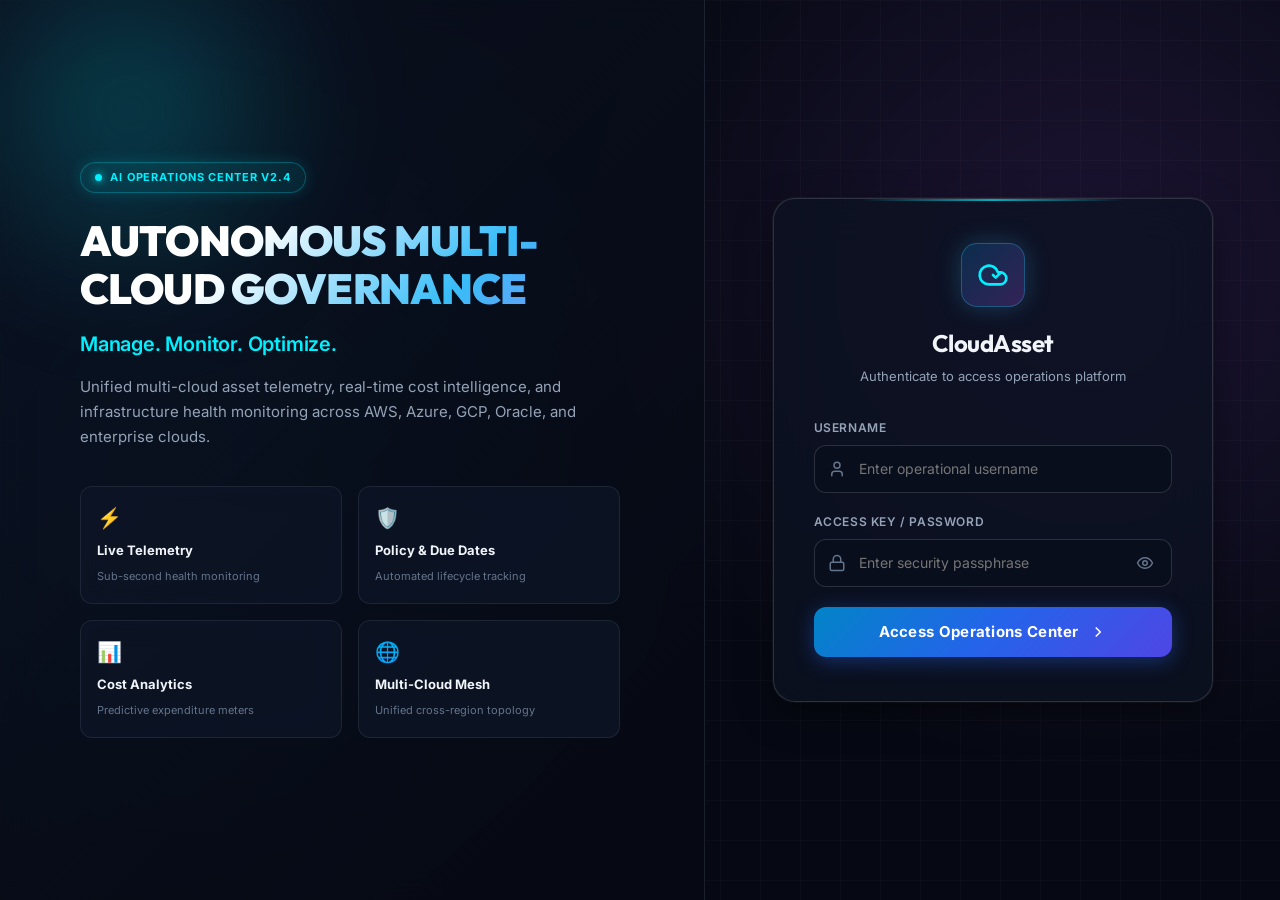
==== commit 693ca30a: "Restore previous frontend UI" ====
--- a/Frontend/index.html
+++ b/Frontend/index.html
@@ -3,52 +3,54 @@
 <head>
     <meta charset="UTF-8">
     <meta name="viewport" content="width=device-width, initial-scale=1.0">
-    <title>CloudAsset | Enterprise Cloud Asset Operations Platform</title>
-    <meta name="description" content="Professional Enterprise Multi-Cloud Asset Governance, Lifecycle Tracking, and Cost Operations Center.">
+   <title>CloudAsset | AI-Powered Cloud Operations Center</title> 
+    <meta name="description" content="Next-Generation Enterprise Multi-Cloud Asset Telemetry, Governance, and Cost Operations Center.">
     <link rel="stylesheet" href="css/style.css">
 </head>
-<body>
+<body class="dark-mode">
 
     <!-- ================= LOGIN SCREEN ================= -->
     <div class="login-screen" id="loginScreen">
-        <!-- LEFT SIDE BRAND VISUAL -->
+
+        <!-- LEFT SIDE HERO VISUAL -->
         <div class="login-visual">
             <div class="visual-content">
                 <div class="visual-badge">
                     <span class="pulse-beacon"></span>
-                    <span>Cloud Asset Operations Center</span>
-                </div>
-
-                <h1 class="visual-title">Enterprise Cloud Asset Governance</h1>
+                    <span>AI Operations Center v2.4</span>
+                </div>
+
+                <h1 class="visual-title">AUTONOMOUS MULTI-CLOUD GOVERNANCE</h1>
 
                 <p class="visual-subtitle">
-                    Visibility. Control. Optimization.
+                    Manage. Monitor. Optimize.
                 </p>
 
                 <p class="visual-description">
-                    Unified multi-cloud asset management, operational lifecycle tracking, and estimated cost visibility across AWS, Azure, GCP, Oracle Cloud, and enterprise infrastructure.
+                    Unified multi-cloud asset telemetry, real-time cost intelligence, and infrastructure health monitoring across AWS, Azure, GCP, Oracle, and enterprise clouds.
                 </p>
 
+                <!-- Futuristic Feature Highlights -->
                 <div class="visual-features-grid">
                     <div class="visual-feat-card">
+                        <span class="feat-icon">⚡</span>
+                        <strong>Live Telemetry</strong>
+                        <span>Sub-second health monitoring</span>
+                    </div>
+                    <div class="visual-feat-card">
                         <span class="feat-icon">🛡️</span>
-                        <strong>Lifecycle & Due Dates</strong>
-                        <span>Automated expiration monitoring</span>
+                        <strong>Policy & Due Dates</strong>
+                        <span>Automated lifecycle tracking</span>
                     </div>
                     <div class="visual-feat-card">
                         <span class="feat-icon">📊</span>
-                        <strong>Cost Governance</strong>
-                        <span>Estimated expenditure tracking</span>
+                        <strong>Cost Analytics</strong>
+                        <span>Predictive expenditure meters</span>
                     </div>
                     <div class="visual-feat-card">
-                        <span class="feat-icon">☁️</span>
-                        <strong>Multi-Cloud Inventory</strong>
-                        <span>AWS, Azure, GCP & Oracle</span>
-                    </div>
-                    <div class="visual-feat-card">
-                        <span class="feat-icon">⚡</span>
-                        <strong>Operations & Audit</strong>
-                        <span>Continuous background checks</span>
+                        <span class="feat-icon">🌐</span>
+                        <strong>Multi-Cloud Mesh</strong>
+                        <span>Unified cross-region topology</span>
                     </div>
                 </div>
             </div>
@@ -58,18 +60,24 @@
         <div class="login-panel">
             <div class="login-card">
                 <div class="login-header">
-                    <div class="login-logo-box">CA</div>
+                    <div class="login-logo">
+                        <svg viewBox="0 0 24 24" fill="none" stroke="currentColor" stroke-width="2" stroke-linecap="round" stroke-linejoin="round">
+                            <path d="M17.5 19H9a7 7 0 1 1 6.71-9h1.79a4.5 4.5 0 1 1 0 9Z"/>
+                            <path d="m12 12 2 2 4-4"/>
+                        </svg>
+                    </div>
                     <h1>CloudAsset</h1>
-                    <p class="login-subtitle">Sign in to access the Operations Platform</p>
+                    <p class="login-subtitle">Authenticate to access operations platform</p>
                 </div>
 
                 <!-- LOGIN FORM -->
                 <form id="loginForm">
+                    <!-- USERNAME -->
                     <div class="login-field">
                         <label for="loginUsername">Username</label>
                         <div class="input-wrapper">
                             <span class="input-icon">
-                                <svg viewBox="0 0 24 24" fill="none" stroke="currentColor" stroke-width="2">
+                                <svg viewBox="0 0 24 24" fill="none" stroke="currentColor" stroke-width="2" stroke-linecap="round" stroke-linejoin="round">
                                     <path d="M19 21v-2a4 4 0 0 0-4-4H9a4 4 0 0 0-4 4v2"/>
                                     <circle cx="12" cy="7" r="4"/>
                                 </svg>
@@ -77,18 +85,19 @@
                             <input
                                 type="text"
                                 id="loginUsername"
-                                placeholder="Enter username (e.g. admin)"
+                                placeholder="Enter operational username"
                                 required
                                 autocomplete="username"
                             >
                         </div>
                     </div>
 
+                    <!-- PASSWORD -->
                     <div class="login-field">
-                        <label for="loginPassword">Password</label>
+                        <label for="loginPassword">Access Key / Password</label>
                         <div class="input-wrapper password-wrapper">
                             <span class="input-icon">
-                                <svg viewBox="0 0 24 24" fill="none" stroke="currentColor" stroke-width="2">
+                                <svg viewBox="0 0 24 24" fill="none" stroke="currentColor" stroke-width="2" stroke-linecap="round" stroke-linejoin="round">
                                     <rect x="3" y="11" width="18" height="11" rx="2" ry="2"/>
                                     <path d="M7 11V7a5 5 0 0 1 10 0v4"/>
                                 </svg>
@@ -96,7 +105,7 @@
                             <input
                                 type="password"
                                 id="loginPassword"
-                                placeholder="Enter password"
+                                placeholder="Enter security passphrase"
                                 required
                                 autocomplete="current-password"
                             >
@@ -106,7 +115,7 @@
                                 id="passwordToggle"
                                 aria-label="Toggle password visibility"
                             >
-                                <svg id="eyeIcon" viewBox="0 0 24 24" fill="none" stroke="currentColor" stroke-width="2">
+                                <svg id="eyeIcon" viewBox="0 0 24 24" fill="none" stroke="currentColor" stroke-width="2" stroke-linecap="round" stroke-linejoin="round">
                                     <path d="M2 12s3.5-7 10-7 10 7 10 7-3.5 7-10 7S2 12 2 12z"/>
                                     <circle cx="12" cy="12" r="3"/>
                                 </svg>
@@ -114,21 +123,17 @@
                         </div>
                     </div>
 
+                    <!-- LOGIN ERROR -->
                     <div id="loginError" class="login-error" style="display: none;"></div>
 
+                    <!-- LOGIN BUTTON -->
                     <button type="submit" class="login-button">
-                        <span>Sign In to Platform</span>
-                        <svg width="16" height="16" viewBox="0 0 24 24" fill="none" stroke="currentColor" stroke-width="2">
+                        <span>Access Operations Center</span>
+                        <svg width="18" height="18" viewBox="0 0 24 24" fill="none" stroke="currentColor" stroke-width="2">
                             <polyline points="9 18 15 12 9 6"></polyline>
                         </svg>
                     </button>
                 </form>
-
-                <div class="login-credentials-hint">
-                    <strong>Demo Accounts:</strong><br>
-                    • Admin: <code>admin</code> / <code>Admin@123</code><br>
-                    • Employee: <code>employee</code> / <code>Employee@123</code>
-                </div>
             </div>
         </div>
     </div>
@@ -139,17 +144,17 @@
         <!-- ================= SIDEBAR ================= -->
         <aside class="sidebar" id="sidebar">
             <div class="sidebar-brand">
-                <div class="logo-icon">CA</div>
+                <div class="logo">CA</div>
                 <div class="sidebar-brand-text">
                     <h2>CloudAsset</h2>
-                    <span>OPERATIONS CENTER</span>
+                    <span>Operations Center</span>
                 </div>
             </div>
 
             <nav class="sidebar-nav">
                 <button class="nav-item active" data-page="dashboard" type="button">
                     <span class="nav-icon">
-                        <svg viewBox="0 0 24 24" fill="none" stroke="currentColor" stroke-width="2">
+                        <svg viewBox="0 0 24 24" fill="none" stroke="currentColor" stroke-width="2" stroke-linecap="round" stroke-linejoin="round">
                             <rect x="3" y="3" width="7" height="7"></rect>
                             <rect x="14" y="3" width="7" height="7"></rect>
                             <rect x="14" y="14" width="7" height="7"></rect>
@@ -161,7 +166,7 @@
 
                 <button class="nav-item" data-page="assets" type="button">
                     <span class="nav-icon">
-                        <svg viewBox="0 0 24 24" fill="none" stroke="currentColor" stroke-width="2">
+                        <svg viewBox="0 0 24 24" fill="none" stroke="currentColor" stroke-width="2" stroke-linecap="round" stroke-linejoin="round">
                             <ellipse cx="12" cy="5" rx="9" ry="3"></ellipse>
                             <path d="M21 12c0 1.66-4 3-9 3s-9-1.34-9-3"></path>
                             <path d="M3 5v14c0 1.66 4 3 9 3s9-1.34 9-3V5"></path>
@@ -172,7 +177,7 @@
 
                 <button class="nav-item" data-page="costs" type="button">
                     <span class="nav-icon">
-                        <svg viewBox="0 0 24 24" fill="none" stroke="currentColor" stroke-width="2">
+                        <svg viewBox="0 0 24 24" fill="none" stroke="currentColor" stroke-width="2" stroke-linecap="round" stroke-linejoin="round">
                             <line x1="12" y1="1" x2="12" y2="23"></line>
                             <path d="M17 5H9.5a3.5 3.5 0 0 0 0 7h5a3.5 3.5 0 0 1 0 7H6"></path>
                         </svg>
@@ -182,7 +187,7 @@
 
                 <button class="nav-item" data-page="analytics" type="button">
                     <span class="nav-icon">
-                        <svg viewBox="0 0 24 24" fill="none" stroke="currentColor" stroke-width="2">
+                        <svg viewBox="0 0 24 24" fill="none" stroke="currentColor" stroke-width="2" stroke-linecap="round" stroke-linejoin="round">
                             <line x1="18" y1="20" x2="18" y2="10"></line>
                             <line x1="12" y1="20" x2="12" y2="4"></line>
                             <line x1="6" y1="20" x2="6" y2="14"></line>
@@ -191,29 +196,9 @@
                     <span>Analytics</span>
                 </button>
 
-                <button class="nav-item" data-page="automation" type="button">
-                    <span class="nav-icon">
-                        <svg viewBox="0 0 24 24" fill="none" stroke="currentColor" stroke-width="2">
-                            <path d="M12 2v4M12 18v4M4.93 4.93l2.83 2.83M16.24 16.24l2.83 2.83M2 12h4M18 12h4M4.93 19.07l2.83-2.83M16.24 7.76l2.83-2.83"></path>
-                        </svg>
-                    </span>
-                    <span>Automation</span>
-                </button>
-
-                <button class="nav-item" data-page="activity" type="button">
-                    <span class="nav-icon">
-                        <svg viewBox="0 0 24 24" fill="none" stroke="currentColor" stroke-width="2">
-                            <polyline points="22 12 18 12 15 21 9 3 6 12 2 12"></polyline>
-                        </svg>
-                    </span>
-                    <span>Activity Logs</span>
-                </button>
-
-                <div class="sidebar-divider"></div>
-
                 <button class="nav-item" data-page="settings" type="button">
                     <span class="nav-icon">
-                        <svg viewBox="0 0 24 24" fill="none" stroke="currentColor" stroke-width="2">
+                        <svg viewBox="0 0 24 24" fill="none" stroke="currentColor" stroke-width="2" stroke-linecap="round" stroke-linejoin="round">
                             <circle cx="12" cy="12" r="3"></circle>
                             <path d="M19.4 15a1.65 1.65 0 0 0 .33 1.82l.06.06a2 2 0 0 1 0 2.83 2 2 0 0 1-2.83 0l-.06-.06a1.65 1.65 0 0 0-1.82-.33 1.65 1.65 0 0 0-1 1.51V21a2 2 0 0 1-2 2 2 2 0 0 1-2-2v-.09A1.65 1.65 0 0 0 9 19.4a1.65 1.65 0 0 0-1.82.33l-.06.06a2 2 0 0 1-2.83 0 2 2 0 0 1 0-2.83l.06-.06a1.65 1.65 0 0 0 .33-1.82 1.65 1.65 0 0 0-1.51-1H3a2 2 0 0 1-2-2 2 2 0 0 1 2-2h.09A1.65 1.65 0 0 0 4.6 9a1.65 1.65 0 0 0-.33-1.82l-.06-.06a2 2 0 0 1 0-2.83 2 2 0 0 1 2.83 0l.06.06a1.65 1.65 0 0 0 1.82.33H9a1.65 1.65 0 0 0 1-1.51V3a2 2 0 0 1 2-2 2 2 0 0 1 2 2v.09a1.65 1.65 0 0 0 1 1.51 1.65 1.65 0 0 0 1.82-.33l.06-.06a2 2 0 0 1 2.83 0 2 2 0 0 1 0 2.83l-.06.06a1.65 1.65 0 0 0-.33 1.82V9a1.65 1.65 0 0 0 1.51 1H21a2 2 0 0 1 2 2 2 2 0 0 1-2 2h-.09a1.65 1.65 0 0 0-1.51 1z"></path>
                         </svg>
@@ -226,8 +211,8 @@
                 <div class="system-status">
                     <span class="status-dot"></span>
                     <div>
-                        <strong>System Operational</strong>
-                        <small>Connected to Cloud Asset Core</small>
+                        <strong>System Online</strong>
+                        <small>All telemetry streams operational</small>
                     </div>
                 </div>
             </div>
@@ -239,7 +224,7 @@
             <!-- ================= TOPBAR ================= -->
             <header class="topbar">
                 <div class="topbar-left">
-                    <button class="menu-toggle" id="menuToggle" type="button" aria-label="Toggle Menu">
+                    <button class="menu-toggle" id="menuToggle" type="button" aria-label="Toggle Navigation Menu">
                         <svg width="20" height="20" viewBox="0 0 24 24" fill="none" stroke="currentColor" stroke-width="2">
                             <line x1="3" y1="12" x2="21" y2="12"></line>
                             <line x1="3" y1="6" x2="21" y2="6"></line>
@@ -248,14 +233,14 @@
                     </button>
                     <div class="topbar-title">
                         <h1 id="pageTitle">Dashboard</h1>
-                        <p id="pageSubtitle">Cloud asset operations overview</p>
+                        <p id="pageSubtitle">Overview of your cloud infrastructure</p>
                     </div>
                 </div>
 
                 <div class="topbar-actions">
                     <!-- THEME TOGGLE -->
-                    <button class="theme-toggle" id="themeToggle" type="button" title="Toggle Light/Dark Theme">
-                        🌙
+                    <button class="theme-toggle" id="themeToggle" type="button" title="Toggle Theme">
+                        ☀️
                     </button>
 
                     <!-- USER PROFILE -->
@@ -269,7 +254,7 @@
                             <span class="profile-arrow">▾</span>
                         </button>
 
-                        <!-- PROFILE DROPDOWN -->
+                        <!-- DROPDOWN -->
                         <div class="profile-dropdown" id="profileDropdown">
                             <div class="profile-dropdown-header">
                                 <div class="dropdown-avatar" id="dropdownAvatar">A</div>
@@ -278,13 +263,14 @@
                                     <span id="dropdownRole">User</span>
                                 </div>
                             </div>
+                            <div class="profile-divider"></div>
                             <button type="button" class="logout-button" id="logoutButton">
-                                <svg viewBox="0 0 24 24" fill="none" stroke="currentColor" stroke-width="2">
+                                <svg viewBox="0 0 24 24" fill="none" stroke="currentColor" stroke-width="2" stroke-linecap="round" stroke-linejoin="round">
                                     <path d="M9 21H5a2 2 0 0 1-2-2V5a2 2 0 0 1 2-2h4"/>
                                     <polyline points="16 17 21 12 16 7"/>
                                     <line x1="21" y1="12" x2="9" y2="12"/>
                                 </svg>
-                                <span>Sign Out</span>
+                                <span>Logout Session</span>
                             </button>
                         </div>
                     </div>
@@ -293,197 +279,262 @@
 
             <!-- ================= DASHBOARD ================= -->
             <section class="page active-page" id="dashboard">
-                <!-- PAGE HEADER -->
-                <div class="page-header">
-                    <div class="page-title-group">
-                        <h2>Dashboard</h2>
-                        <p>Cloud asset operations overview</p>
+                <!-- WELCOME SECTION -->
+                <div class="welcome-section">
+                    <div>
+                        <p class="eyebrow">CLOUD TELEMETRY & OPERATIONS</p>
+                        <h2>Welcome to CloudAsset 👋</h2>
+                        <p>
+                            Unified multi-cloud infrastructure monitoring, resource lifecycle tracking, and real-time cost governance.
+                        </p>
                     </div>
                     <button class="btn btn-primary" id="dashboardAddAssetBtn" type="button" data-admin-only="true">
-                        <span>+ Add Asset</span>
+                        <span>+ Add New Asset</span>
                     </button>
                 </div>
 
-                <!-- 4 COMPACT KPI CARDS -->
-                <div class="kpi-grid">
+                <!-- DASHBOARD STATISTICS -->
+                <div class="dashboard-grid">
                     <!-- TOTAL ASSETS -->
-                    <div class="kpi-card">
-                        <div class="kpi-icon">
-                            <svg viewBox="0 0 24 24" fill="none" stroke="currentColor" stroke-width="2">
+                    <div class="dashboard-card">
+                        <div class="dashboard-icon">
+                            <svg viewBox="0 0 24 24" fill="none" stroke="currentColor" stroke-width="2" stroke-linecap="round" stroke-linejoin="round">
                                 <rect x="2" y="2" width="20" height="8" rx="2" ry="2"></rect>
                                 <rect x="2" y="14" width="20" height="8" rx="2" ry="2"></rect>
                                 <line x1="6" y1="6" x2="6.01" y2="6"></line>
                                 <line x1="6" y1="18" x2="6.01" y2="18"></line>
                             </svg>
                         </div>
-                        <div class="kpi-content">
-                            <div class="kpi-label">Total Assets</div>
-                            <div class="kpi-value font-mono" id="dashTotalAssets">0</div>
-                            <div class="kpi-subtext">Across all cloud providers</div>
+                        <div>
+                            <p>Total Assets</p>
+                            <h3 id="dashTotalAssets">0</h3>
+                            <small>Across all cloud providers</small>
                         </div>
                     </div>
 
                     <!-- ACTIVE ASSETS -->
-                    <div class="kpi-card">
-                        <div class="kpi-icon" style="color: var(--status-running); background: var(--status-running-bg); border-color: var(--status-running-border);">
-                            <svg viewBox="0 0 24 24" fill="none" stroke="currentColor" stroke-width="2">
+                    <div class="dashboard-card">
+                        <div class="dashboard-icon" style="color: var(--status-running); background: var(--status-running-bg); border-color: var(--status-running-border);">
+                            <svg viewBox="0 0 24 24" fill="none" stroke="currentColor" stroke-width="2" stroke-linecap="round" stroke-linejoin="round">
                                 <polyline points="22 12 18 12 15 21 9 3 6 12 2 12"></polyline>
                             </svg>
                         </div>
-                        <div class="kpi-content">
-                            <div class="kpi-label">Active Assets</div>
-                            <div class="kpi-value font-mono" id="dashActiveAssets">0</div>
-                            <div class="kpi-subtext">Running and operational</div>
-                        </div>
-                    </div>
-
-                    <!-- NEED ATTENTION -->
-                    <div class="kpi-card">
-                        <div class="kpi-icon" style="color: var(--status-overdue); background: var(--status-overdue-bg); border-color: var(--status-overdue-border);">
-                            <svg viewBox="0 0 24 24" fill="none" stroke="currentColor" stroke-width="2">
-                                <circle cx="12" cy="12" r="10"></circle>
-                                <line x1="12" y1="8" x2="12" y2="12"></line>
-                                <line x1="12" y1="16" x2="12.01" y2="16"></line>
-                            </svg>
-                        </div>
-                        <div class="kpi-content">
-                            <div class="kpi-label">Need Attention</div>
-                            <div class="kpi-value font-mono" id="dashNeedAttention">0</div>
-                            <div class="kpi-subtext">Overdue, pending & stopped</div>
-                        </div>
-                    </div>
-
-                    <!-- ESTIMATED MONTHLY COST -->
-                    <div class="kpi-card">
-                        <div class="kpi-icon" style="color: var(--primary); background: var(--primary-light); border-color: var(--primary-border);">
-                            <svg viewBox="0 0 24 24" fill="none" stroke="currentColor" stroke-width="2">
+                        <div>
+                            <p>Active Assets</p>
+                            <h3 id="dashActiveAssets">0</h3>
+                            <small>Currently operational</small>
+                        </div>
+                    </div>
+
+                    <!-- MONTHLY COST -->
+                    <div class="dashboard-card">
+                        <div class="dashboard-icon" style="color: var(--cyan); background: var(--cyan-subtle); border-color: var(--cyan-glow);">
+                            <svg viewBox="0 0 24 24" fill="none" stroke="currentColor" stroke-width="2" stroke-linecap="round" stroke-linejoin="round">
                                 <line x1="12" y1="1" x2="12" y2="23"></line>
                                 <path d="M17 5H9.5a3.5 3.5 0 0 0 0 7h5a3.5 3.5 0 0 1 0 7H6"></path>
                             </svg>
                         </div>
-                        <div class="kpi-content">
-                            <div class="kpi-label">Estimated Monthly Cost</div>
-                            <div class="kpi-value font-mono" id="dashTotalCost">$0.00</div>
-                            <div class="kpi-subtext">Calculated resource burn rate</div>
-                        </div>
-                    </div>
-                </div>
-
-                <!-- DASHBOARD ROW: STATUS DONUT + RECENT ACTIVITY -->
-                <div class="dashboard-row-split">
-                    <!-- STATUS DONUT CHART -->
-                    <div class="panel" id="statusDonutPanel">
+                        <div>
+                            <p>Monthly Cost</p>
+                            <h3 id="dashTotalCost">$0.00</h3>
+                            <small>Estimated monthly expenditure</small>
+                        </div>
+                    </div>
+
+                    <!-- CLOUD PROVIDERS -->
+                    <div class="dashboard-card">
+                        <div class="dashboard-icon" style="color: var(--accent-purple); background: rgba(168, 85, 247, 0.12); border-color: rgba(168, 85, 247, 0.35);">
+                            <svg viewBox="0 0 24 24" fill="none" stroke="currentColor" stroke-width="2" stroke-linecap="round" stroke-linejoin="round">
+                                <path d="M17.5 19H9a7 7 0 1 1 6.71-9h1.79a4.5 4.5 0 1 1 0 9Z"></path>
+                            </svg>
+                        </div>
+                        <div>
+                            <p>Cloud Providers</p>
+                            <h3 id="dashProviders">0</h3>
+                            <small>Providers actively connected</small>
+                        </div>
+                    </div>
+                </div>
+
+                <!-- DASHBOARD CONTENT GRID -->
+                <div class="dashboard-content-grid">
+                    <!-- RECENT ASSETS -->
+                    <div class="panel recent-assets-panel">
                         <div class="panel-header">
                             <div>
-                                <h3>Asset Status Overview</h3>
-                                <p>Operational health state breakdown</p>
-                            </div>
-                        </div>
-                        <div class="donut-widget-body">
-                            <div class="donut-chart-container">
-                                <svg id="donutChartSvg" viewBox="0 0 36 36">
-                                    <circle cx="18" cy="18" r="15.91549430918954" fill="transparent" stroke="var(--border-subtle)" stroke-width="3.2"></circle>
-                                    <!-- Donut arcs injected by JS -->
-                                </svg>
-                                <div class="donut-center-label">
-                                    <strong id="donutTotalCount">0</strong>
-                                    <span>Assets</span>
+                                <h3>Recent Assets</h3>
+                                <p>Recently registered and managed cloud resources</p>
+                            </div>
+                            <button class="text-button" id="viewAllAssetsBtn" type="button">
+                                View All Resources →
+                            </button>
+                        </div>
+                        <div id="recentAssets">
+                            <p class="empty-state">No assets available yet.</p>
+                        </div>
+                    </div>
+
+                    <!-- INFRASTRUCTURE SUMMARY -->
+                    <div class="panel infrastructure-panel">
+                        <div class="panel-header">
+                            <div>
+                                <h3>Infrastructure Summary</h3>
+                                <p>Resource status telemetry distribution</p>
+                            </div>
+                        </div>
+
+                        <div class="summary-list">
+                            <div class="summary-item">
+                                <div class="summary-label">
+                                    <span class="summary-dot running-dot"></span>
+                                    <span>Running</span>
                                 </div>
-                            </div>
-                            <div class="donut-legend" id="donutLegend">
-                                <!-- Legend items injected by JS -->
-                            </div>
-                        </div>
-                    </div>
-
-                    <!-- RECENT ACTIVITY (NO INFRA HEALTH PANEL) -->
-                    <div class="panel" id="recentActivityPanel">
-                        <div class="panel-header">
-                            <div>
-                                <h3>Recent Activity</h3>
-                                <p>Operations and audit trail</p>
-                            </div>
-                            <button class="text-button" id="dashViewAllActivityBtn" type="button">
-                                View All Logs →
-                            </button>
-                        </div>
-                        <div class="activity-feed-list" id="dashRecentActivityList">
-                            <p class="empty-state">No recent activity recorded.</p>
-                        </div>
-                    </div>
-                </div>
-
-                <!-- ATTENTION REQUIRED SECTION -->
-                <div class="panel" id="attentionRequiredPanel">
+                                <strong id="runningCount">0</strong>
+                            </div>
+
+                            <div class="summary-item">
+                                <div class="summary-label">
+                                    <span class="summary-dot stopped-dot"></span>
+                                    <span>Stopped</span>
+                                </div>
+                                <strong id="stoppedCount">0</strong>
+                            </div>
+
+                            <div class="summary-item">
+                                <div class="summary-label">
+                                    <span class="summary-dot inactive-dot"></span>
+                                    <span>Inactive</span>
+                                </div>
+                                <strong id="inactiveCount">0</strong>
+                            </div>
+
+                            <div class="summary-item overdue-item">
+                                <div class="summary-label">
+                                    <span class="summary-dot overdue-dot"></span>
+                                    <span>Overdue (Exceeded Due Date)</span>
+                                </div>
+                                <strong id="overdueCount">0</strong>
+                            </div>
+
+                            <div class="summary-item">
+                                <div class="summary-label">
+                                    <span class="summary-dot terminated-dot"></span>
+                                    <span>Terminated</span>
+                                </div>
+                                <strong id="terminatedCount">0</strong>
+                            </div>
+                        </div>
+                    </div>
+                </div>
+
+                <!-- ================= ADMIN AUTOMATION MONITORING ================= -->
+                <div class="panel automation-panel" id="adminAutomationPanel" data-admin-only="true" style="margin-top: 24px;">
                     <div class="panel-header">
                         <div>
-                            <h3>Attention Required</h3>
-                            <p>Assets requiring immediate administrative review or action</p>
-                        </div>
-                    </div>
-                    <div class="attention-grid" id="attentionRequiredGrid">
-                        <p class="empty-state">All assets are operational. No pending actions required.</p>
-                    </div>
-                </div>
-
-                <!-- RECENT CLOUD RESOURCES TABLE -->
-                <div class="panel" id="recentResourcesPanel">
-                    <div class="panel-header">
-                        <div>
-                            <h3>Recent Cloud Resources</h3>
-                            <p>Latest registered and updated cloud infrastructure assets</p>
-                        </div>
-                        <button class="text-button" id="viewAllAssetsBtn" type="button">
-                            View All Resources →
+                            <h3>Automation Monitoring</h3>
+                            <p>Background Overdue Telemetry Engine & Lifecycle Scanner</p>
+                        </div>
+                        <button class="btn btn-secondary" id="triggerAutomationBtn" type="button" style="padding: 6px 14px; font-size: 13px;">
+                            <span>⚡ Run Check Now</span>
                         </button>
                     </div>
-                    <div class="table-responsive">
-                        <table class="enterprise-table">
-                            <thead>
-                                <tr>
-                                    <th>Asset</th>
-                                    <th>Provider</th>
-                                    <th>Service</th>
-                                    <th>Status</th>
-                                    <th>Owner</th>
-                                    <th>Due Date</th>
-                                    <th>Monthly Cost</th>
-                                    <th>Action</th>
-                                </tr>
-                            </thead>
-                            <tbody id="dashRecentAssetsTableBody">
-                                <tr>
-                                    <td colspan="8" class="empty-state">No cloud assets provisioned yet.</td>
-                                </tr>
-                            </tbody>
-                        </table>
-                    </div>
-                </div>
+
+                    <div class="dashboard-grid" style="margin-bottom: 20px;">
+                        <div class="dashboard-card" style="padding: 16px;">
+                            <div class="dashboard-icon" style="color: var(--status-running); background: var(--status-running-bg); border-color: var(--status-running-border);">
+                                <svg viewBox="0 0 24 24" fill="none" stroke="currentColor" stroke-width="2" stroke-linecap="round" stroke-linejoin="round">
+                                    <circle cx="12" cy="12" r="10"></circle>
+                                    <polyline points="12 6 12 12 14 14"></polyline>
+                                </svg>
+                            </div>
+                            <div>
+                                <p>Automation Engine</p>
+                                <h3 id="autoStatus">Running</h3>
+                                <small id="autoStatusDesc">Background worker active</small>
+                            </div>
+                        </div>
+
+                        <div class="dashboard-card" style="padding: 16px;">
+                            <div class="dashboard-icon" style="color: var(--cyan); background: var(--cyan-subtle); border-color: var(--cyan-glow);">
+                                <svg viewBox="0 0 24 24" fill="none" stroke="currentColor" stroke-width="2" stroke-linecap="round" stroke-linejoin="round">
+                                    <rect x="3" y="4" width="18" height="18" rx="2" ry="2"></rect>
+                                    <line x1="16" y1="2" x2="16" y2="6"></line>
+                                    <line x1="8" y1="2" x2="8" y2="6"></line>
+                                    <line x1="3" y1="10" x2="21" y2="10"></line>
+                                </svg>
+                            </div>
+                            <div>
+                                <p>Last Check</p>
+                                <h3 id="autoLastCheck" style="font-size: 1.05rem;">Just now</h3>
+                                <small>Last execution timestamp</small>
+                            </div>
+                        </div>
+
+                        <div class="dashboard-card" style="padding: 16px;">
+                            <div class="dashboard-icon" style="color: var(--primary); background: var(--primary-light); border-color: var(--border-glow);">
+                                <svg viewBox="0 0 24 24" fill="none" stroke="currentColor" stroke-width="2" stroke-linecap="round" stroke-linejoin="round">
+                                    <path d="M22 11.08V12a10 10 0 1 1-5.93-9.14"></path>
+                                    <polyline points="22 4 12 14.01 9 11.01"></polyline>
+                                </svg>
+                            </div>
+                            <div>
+                                <p>Assets Checked</p>
+                                <h3 id="autoAssetsChecked">0</h3>
+                                <small>Total inventory evaluated</small>
+                            </div>
+                        </div>
+
+                        <div class="dashboard-card" style="padding: 16px;">
+                            <div class="dashboard-icon" style="color: var(--status-overdue); background: var(--status-overdue-bg); border-color: var(--status-overdue-border);">
+                                <svg viewBox="0 0 24 24" fill="none" stroke="currentColor" stroke-width="2" stroke-linecap="round" stroke-linejoin="round">
+                                    <circle cx="12" cy="12" r="10"></circle>
+                                    <line x1="12" y1="8" x2="12" y2="12"></line>
+                                    <line x1="12" y1="16" x2="12.01" y2="16"></line>
+                                </svg>
+                            </div>
+                            <div>
+                                <p>Overdue Assets</p>
+                                <h3 id="autoOverdueDetected">0</h3>
+                                <small>Past lifecycle due date</small>
+                            </div>
+                        </div>
+                    </div>
+
+                    <!-- AUTOMATION HISTORY LOGS -->
+                    <div class="automation-history-section" id="adminAutomationHistoryPanel" data-admin-only="true">
+                        <div class="panel-header" style="padding: 12px 0; margin-bottom: 12px; border-bottom: 1px solid var(--border-subtle);">
+                            <div>
+                                <h4 style="font-size: 15px; font-weight: 600;">Automation Execution History</h4>
+                                <p style="font-size: 13px; color: var(--text-muted);">Recent persistent audit log cycles</p>
+                            </div>
+                            <button class="text-button" id="refreshHistoryBtn" type="button">↻ Refresh Logs</button>
+                        </div>
+                        <div id="automationHistoryList" class="analytics-list">
+                            <p class="empty-state">No execution history recorded yet.</p>
+                        </div>
+                    </div>
+                </div>
+
             </section>
 
-            <!-- ================= CLOUD RESOURCES PAGE ================= -->
+            <!-- ================= ASSETS PAGE ================= -->
             <section class="page" id="assets">
-                <div class="page-header">
-                    <div class="page-title-group">
-                        <h2>Cloud Resources</h2>
-                        <p>Inventory and management of active cloud assets</p>
-                    </div>
-                    <div class="topbar-actions">
-                        <button id="refreshBtn" class="btn btn-secondary" type="button">
-                            <span>↻ Refresh Data</span>
-                        </button>
-                    </div>
-                </div>
-
-                <!-- ADD ASSET PANEL (ADMIN ONLY) -->
+                <div class="page-intro">
+                    <p class="eyebrow">CLOUD RESOURCE MANAGEMENT</p>
+                    <h2>Asset Management Hub</h2>
+                    <p>Register, monitor, filter and control your multi-cloud infrastructure assets.</p>
+                </div>
+
+                <!-- ADD ASSET SECTION -->
                 <section class="add-asset-section" data-admin-only="true">
                     <div class="section-title">
-                        <h2>+ Register New Cloud Asset</h2>
-                        <p>Add a new cloud resource to your organizational inventory.</p>
+                        <h2>Add New Cloud Asset</h2>
+                        <p>Register a cloud resource into your infrastructure inventory.</p>
                     </div>
 
                     <form id="addAssetForm">
                         <div class="form-grid">
+                            <!-- ASSET NAME -->
                             <div class="form-group">
                                 <label for="assetName">Asset Name *</label>
                                 <input
@@ -495,6 +546,7 @@
                                 >
                             </div>
 
+                            <!-- PROVIDER -->
                             <div class="form-group">
                                 <label for="provider">Cloud Provider</label>
                                 <select id="provider" name="provider">
@@ -507,6 +559,7 @@
                                 </select>
                             </div>
 
+                            <!-- SERVICE -->
                             <div class="form-group">
                                 <label for="service">Cloud Service</label>
                                 <select id="service" name="service">
@@ -524,6 +577,7 @@
                                 </select>
                             </div>
 
+                            <!-- REGION -->
                             <div class="form-group">
                                 <label for="region">Deployment Region</label>
                                 <select id="region" name="region">
@@ -539,6 +593,7 @@
                                 </select>
                             </div>
 
+                            <!-- STATUS -->
                             <div class="form-group">
                                 <label for="status">Operational Status</label>
                                 <select id="status" name="status">
@@ -551,6 +606,7 @@
                                 </select>
                             </div>
 
+                            <!-- OWNER -->
                             <div class="form-group">
                                 <label for="owner">Resource Owner</label>
                                 <select id="owner" name="owner">
@@ -563,8 +619,9 @@
                                 </select>
                             </div>
 
+                            <!-- COST -->
                             <div class="form-group cost-form-group">
-                                <label for="cost">Estimated Monthly Cost (USD)</label>
+                                <label for="cost">Monthly Cost (USD)</label>
                                 <div class="cost-input-group">
                                     <input
                                         type="number"
@@ -579,11 +636,12 @@
                                         class="btn btn-estimate"
                                         onclick="estimateCost()"
                                     >
-                                        Auto Estimate
+                                        ⚡ Auto Estimate
                                     </button>
                                 </div>
                             </div>
 
+                            <!-- DUE DATE -->
                             <div class="form-group">
                                 <label for="dueDate">Lifecycle Due Date</label>
                                 <input
@@ -600,8 +658,19 @@
                     </form>
                 </section>
 
-                <!-- ASSET INVENTORY & FILTERING -->
-                <div class="panel">
+                <!-- ALL ASSETS SECTION -->
+                <section class="assets-section">
+                    <div class="section-header">
+                        <div>
+                            <h2>All Cloud Assets</h2>
+                            <p>Live inventory of your provisioned cloud infrastructure.</p>
+                        </div>
+                        <button id="refreshBtn" class="btn btn-secondary" type="button">
+                            <span>↻ Refresh Data</span>
+                        </button>
+                    </div>
+
+                    <!-- SEARCH AND FILTERS -->
                     <div class="search-filter-container">
                         <div class="search-box">
                             <input
@@ -643,7 +712,7 @@
                                 <option value="Production Team">Production Team</option>
                             </select>
 
-                            <button class="btn btn-secondary btn-sm" type="button" id="clearFiltersBtn">
+                            <button class="btn btn-secondary" type="button" id="clearFiltersBtn">
                                 Clear Filters
                             </button>
                         </div>
@@ -651,12 +720,12 @@
 
                     <!-- MESSAGES -->
                     <div id="loadingMessage" class="loading">
-                        Connecting to asset inventory...
+                        Connecting to telemetry stream...
                     </div>
                     <div id="errorMessage" class="error" style="display:none;"></div>
                     <div id="successMessage" class="success" style="display:none;"></div>
 
-                    <!-- ASSET TABLE CONTAINER -->
+                    <!-- ASSET CARDS CONTAINER -->
                     <div id="assetsContainer"></div>
 
                     <!-- PAGINATION -->
@@ -669,74 +738,49 @@
                             Next →
                         </button>
                     </div>
-                </div>
+                </section>
             </section>
 
             <!-- ================= COST OVERVIEW ================= -->
             <section class="page" id="costs">
-                <div class="page-header">
-                    <div class="page-title-group">
-                        <h2>Cost Overview</h2>
-                        <p>Financial analytics and expenditure governance</p>
-                    </div>
-                </div>
-
-                <!-- 3 KPI CARDS -->
-                <div class="kpi-grid" style="grid-template-columns: repeat(3, 1fr);">
-                    <div class="kpi-card">
-                        <div class="kpi-icon">
-                            <svg viewBox="0 0 24 24" fill="none" stroke="currentColor" stroke-width="2">
-                                <line x1="12" y1="1" x2="12" y2="23"></line>
-                                <path d="M17 5H9.5a3.5 3.5 0 0 0 0 7h5a3.5 3.5 0 0 1 0 7H6"></path>
-                            </svg>
-                        </div>
-                        <div class="kpi-content">
-                            <div class="kpi-label">Total Estimated Cost</div>
-                            <div class="kpi-value font-mono" id="costOverviewTotal">$0.00</div>
-                            <div class="kpi-subtext">Estimated monthly total expenditure</div>
-                        </div>
-                    </div>
-
-                    <div class="kpi-card">
-                        <div class="kpi-icon">
-                            <svg viewBox="0 0 24 24" fill="none" stroke="currentColor" stroke-width="2">
-                                <path d="M21.21 15.89A10 10 0 1 1 8 2.83"></path>
-                                <path d="M22 12A10 10 0 0 0 12 2v10z"></path>
-                            </svg>
-                        </div>
-                        <div class="kpi-content">
-                            <div class="kpi-label">Average Asset Cost</div>
-                            <div class="kpi-value font-mono" id="averageCost">$0.00</div>
-                            <div class="kpi-subtext">Mean expenditure per asset</div>
-                        </div>
-                    </div>
-
-                    <div class="kpi-card">
-                        <div class="kpi-icon" style="color: var(--status-stopped); background: var(--status-stopped-bg); border-color: var(--status-stopped-border);">
-                            <svg viewBox="0 0 24 24" fill="none" stroke="currentColor" stroke-width="2">
-                                <polyline points="23 6 13.5 15.5 8.5 10.5 1 18"></polyline>
-                                <polyline points="17 6 23 6 23 12"></polyline>
-                            </svg>
-                        </div>
-                        <div class="kpi-content">
-                            <div class="kpi-label">Highest Cost Asset</div>
-                            <div class="kpi-value font-mono" id="highestCost">$0.00</div>
-                            <div class="kpi-subtext" id="highestCostName">No assets</div>
-                        </div>
+                <div class="page-intro">
+                    <p class="eyebrow">FINANCIAL TELEMETRY</p>
+                    <h2>Cost & Expenditure Governance</h2>
+                    <p>Real-time analytics and visibility into cloud infrastructure expenditures.</p>
+                </div>
+
+                <!-- COST SUMMARY CARDS -->
+                <div class="cost-summary-grid">
+                    <div class="cost-card featured">
+                        <p>Total Monthly Cost</p>
+                        <h2 id="costOverviewTotal">$0.00</h2>
+                        <span>Across all provisioned cloud assets</span>
+                    </div>
+
+                    <div class="cost-card">
+                        <p>Average Asset Cost</p>
+                        <h2 id="averageCost">$0.00</h2>
+                        <span>Mean expenditure per provisioned asset</span>
+                    </div>
+
+                    <div class="cost-card">
+                        <p>Highest Cost Asset</p>
+                        <h2 id="highestCost">$0.00</h2>
+                        <span id="highestCostName">No assets</span>
                     </div>
                 </div>
 
                 <!-- COST BREAKDOWN GRID -->
-                <div class="dashboard-row-split">
+                <div class="cost-content-grid">
                     <div class="panel">
                         <div class="panel-header">
                             <div>
                                 <h3>Cost by Provider</h3>
-                                <p>Expenditure distribution across cloud vendors</p>
+                                <p>Expenditure distribution across cloud platforms</p>
                             </div>
                         </div>
                         <div id="costByProvider" class="cost-list">
-                            <p class="empty-state">No cost data available.</p>
+                            No cost data available.
                         </div>
                     </div>
 
@@ -748,12 +792,12 @@
                             </div>
                         </div>
                         <div id="costByService" class="cost-list">
-                            <p class="empty-state">No cost data available.</p>
-                        </div>
-                    </div>
-                </div>
-
-                <!-- TOP EXPENSIVE ASSETS -->
+                            No cost data available.
+                        </div>
+                    </div>
+                </div>
+
+                <!-- MOST EXPENSIVE ASSETS -->
                 <div class="panel">
                     <div class="panel-header">
                         <div>
@@ -767,303 +811,64 @@
 
             <!-- ================= ANALYTICS ================= -->
             <section class="page" id="analytics">
-                <div class="page-header">
-                    <div class="page-title-group">
-                        <h2>Infrastructure Analytics</h2>
-                        <p>Multi-cloud resource distribution and operational breakdown</p>
-                    </div>
-                </div>
-
-                <!-- 4 SUMMARY CARDS -->
-                <div class="kpi-grid">
-                    <div class="kpi-card">
-                        <div class="kpi-icon">
-                            <svg viewBox="0 0 24 24" fill="none" stroke="currentColor" stroke-width="2">
-                                <rect x="2" y="2" width="20" height="8" rx="2" ry="2"></rect>
-                                <rect x="2" y="14" width="20" height="8" rx="2" ry="2"></rect>
-                            </svg>
-                        </div>
-                        <div class="kpi-content">
-                            <div class="kpi-label">Total Assets</div>
-                            <div class="kpi-value font-mono" id="analyticsTotalAssets">0</div>
-                            <div class="kpi-subtext">Total provisioned</div>
-                        </div>
-                    </div>
-
-                    <div class="kpi-card">
-                        <div class="kpi-icon" style="color: var(--status-running); background: var(--status-running-bg); border-color: var(--status-running-border);">
-                            <svg viewBox="0 0 24 24" fill="none" stroke="currentColor" stroke-width="2">
-                                <polyline points="22 12 18 12 15 21 9 3 6 12 2 12"></polyline>
-                            </svg>
-                        </div>
-                        <div class="kpi-content">
-                            <div class="kpi-label">Active</div>
-                            <div class="kpi-value font-mono" id="analyticsActiveAssets">0</div>
-                            <div class="kpi-subtext">Currently running</div>
-                        </div>
-                    </div>
-
-                    <div class="kpi-card">
-                        <div class="kpi-icon" style="color: var(--status-pending); background: var(--status-pending-bg); border-color: var(--status-pending-border);">
-                            <svg viewBox="0 0 24 24" fill="none" stroke="currentColor" stroke-width="2">
-                                <circle cx="12" cy="12" r="10"></circle>
-                                <polyline points="12 6 12 12 14 14"></polyline>
-                            </svg>
-                        </div>
-                        <div class="kpi-content">
-                            <div class="kpi-label">Pending</div>
-                            <div class="kpi-value font-mono" id="analyticsPendingAssets">0</div>
-                            <div class="kpi-subtext">Awaiting provision/review</div>
-                        </div>
-                    </div>
-
-                    <div class="kpi-card">
-                        <div class="kpi-icon" style="color: var(--status-overdue); background: var(--status-overdue-bg); border-color: var(--status-overdue-border);">
-                            <svg viewBox="0 0 24 24" fill="none" stroke="currentColor" stroke-width="2">
-                                <circle cx="12" cy="12" r="10"></circle>
-                                <line x1="12" y1="8" x2="12" y2="12"></line>
-                                <line x1="12" y1="16" x2="12.01" y2="16"></line>
-                            </svg>
-                        </div>
-                        <div class="kpi-content">
-                            <div class="kpi-label">Overdue</div>
-                            <div class="kpi-value font-mono" id="analyticsOverdueAssets">0</div>
-                            <div class="kpi-subtext">Exceeded lifecycle date</div>
-                        </div>
-                    </div>
-                </div>
-
-                <!-- ANALYTICS BREAKDOWN -->
+                <div class="page-intro">
+                    <p class="eyebrow">INFRASTRUCTURE INSIGHTS</p>
+                    <h2>Telemetry & Distribution Analytics</h2>
+                    <p>Statistical distribution of your multi-cloud footprint across providers and health states.</p>
+                </div>
+
                 <div class="analytics-grid">
                     <div class="panel">
                         <div class="panel-header">
                             <div>
-                                <h3>Assets by Status</h3>
-                                <p>Health and operational state</p>
-                            </div>
-                        </div>
-                        <div id="statusAnalytics" class="analytics-list">
-                            <p class="empty-state">No status analytics available.</p>
+                                <h3>Assets by Provider</h3>
+                                <p>Resource allocation by cloud vendor</p>
+                            </div>
+                        </div>
+                        <div id="providerAnalytics" class="analytics-list">
+                            No analytics data available.
                         </div>
                     </div>
 
                     <div class="panel">
                         <div class="panel-header">
                             <div>
+                                <h3>Assets by Status</h3>
+                                <p>Operational health state distribution</p>
+                            </div>
+                        </div>
+                        <div id="statusAnalytics" class="analytics-list">
+                            No analytics data available.
+                        </div>
+                    </div>
+
+                    <div class="panel">
+                        <div class="panel-header">
+                            <div>
                                 <h3>Assets by Service</h3>
                                 <p>Service type distribution</p>
                             </div>
                         </div>
                         <div id="serviceAnalytics" class="analytics-list">
-                            <p class="empty-state">No service analytics available.</p>
-                        </div>
-                    </div>
-
-                    <div class="panel">
-                        <div class="panel-header">
-                            <div>
-                                <h3>Assets by Provider / Region</h3>
-                                <p>Cloud vendor footprint</p>
-                            </div>
-                        </div>
-                        <div id="providerAnalytics" class="analytics-list">
-                            <p class="empty-state">No provider analytics available.</p>
-                        </div>
-                    </div>
-                </div>
-            </section>
-
-            <!-- ================= AUTOMATION PAGE ================= -->
-            <section class="page" id="automation">
-                <div class="page-header">
-                    <div class="page-title-group">
-                        <h2>Automation</h2>
-                        <p>Lifecycle & overdue checks</p>
-                    </div>
-                    <div class="topbar-actions">
-                        <button class="btn btn-primary" id="triggerAutomationBtn" type="button" data-admin-only="true">
-                            <span>⚡ Run Check Now</span>
-                        </button>
-                        <button class="btn btn-secondary" id="refreshHistoryBtn" type="button">
-                            <span>↻ Refresh Logs</span>
-                        </button>
-                    </div>
-                </div>
-
-                <!-- 4 KPI CARDS -->
-                <div class="kpi-grid">
-                    <div class="kpi-card">
-                        <div class="kpi-icon" style="color: var(--status-running); background: var(--status-running-bg); border-color: var(--status-running-border);">
-                            <svg viewBox="0 0 24 24" fill="none" stroke="currentColor" stroke-width="2">
-                                <circle cx="12" cy="12" r="10"></circle>
-                                <polyline points="12 6 12 12 14 14"></polyline>
-                            </svg>
-                        </div>
-                        <div class="kpi-content">
-                            <div class="kpi-label">Engine Status</div>
-                            <div class="kpi-value" id="autoStatus" style="font-size: 1.25rem;">Active</div>
-                            <div class="kpi-subtext" id="autoStatusDesc">Background worker active</div>
-                        </div>
-                    </div>
-
-                    <div class="kpi-card">
-                        <div class="kpi-icon">
-                            <svg viewBox="0 0 24 24" fill="none" stroke="currentColor" stroke-width="2">
-                                <rect x="3" y="4" width="18" height="18" rx="2" ry="2"></rect>
-                                <line x1="16" y1="2" x2="16" y2="6"></line>
-                                <line x1="8" y1="2" x2="8" y2="6"></line>
-                                <line x1="3" y1="10" x2="21" y2="10"></line>
-                            </svg>
-                        </div>
-                        <div class="kpi-content">
-                            <div class="kpi-label">Last Check</div>
-                            <div class="kpi-value font-mono" id="autoLastCheck" style="font-size: 1.1rem;">Just now</div>
-                            <div class="kpi-subtext">Last execution timestamp</div>
-                        </div>
-                    </div>
-
-                    <div class="kpi-card">
-                        <div class="kpi-icon" style="color: var(--primary); background: var(--primary-light); border-color: var(--primary-border);">
-                            <svg viewBox="0 0 24 24" fill="none" stroke="currentColor" stroke-width="2">
-                                <path d="M22 11.08V12a10 10 0 1 1-5.93-9.14"></path>
-                                <polyline points="22 4 12 14.01 9 11.01"></polyline>
-                            </svg>
-                        </div>
-                        <div class="kpi-content">
-                            <div class="kpi-label">Assets Checked</div>
-                            <div class="kpi-value font-mono" id="autoAssetsChecked">0</div>
-                            <div class="kpi-subtext">Total inventory evaluated</div>
-                        </div>
-                    </div>
-
-                    <div class="kpi-card">
-                        <div class="kpi-icon" style="color: var(--status-overdue); background: var(--status-overdue-bg); border-color: var(--status-overdue-border);">
-                            <svg viewBox="0 0 24 24" fill="none" stroke="currentColor" stroke-width="2">
-                                <circle cx="12" cy="12" r="10"></circle>
-                                <line x1="12" y1="8" x2="12" y2="12"></line>
-                                <line x1="12" y1="16" x2="12.01" y2="16"></line>
-                            </svg>
-                        </div>
-                        <div class="kpi-content">
-                            <div class="kpi-label">Overdue Assets</div>
-                            <div class="kpi-value font-mono" id="autoOverdueDetected">0</div>
-                            <div class="kpi-subtext">Past lifecycle due date</div>
-                        </div>
-                    </div>
-                </div>
-
-                <!-- ATTENTION PANEL -->
-                <div class="panel" id="autoAttentionPanel">
-                    <div class="panel-header">
-                        <div>
-                            <h3>Overdue Telemetry & Policy Status</h3>
-                            <p>Assets that have exceeded lifecycle validity according to automation scanner</p>
-                        </div>
-                    </div>
-                    <div id="autoAttentionList">
-                        <p class="empty-state">No overdue policy violations detected.</p>
-                    </div>
-                </div>
-
-                <!-- EXECUTION HISTORY TABLE -->
-                <div class="panel">
-                    <div class="panel-header">
-                        <div>
-                            <h3>Execution History</h3>
-                            <p>Audit log cycles from the automated background scanner</p>
-                        </div>
-                    </div>
-                    <div class="table-responsive">
-                        <table class="enterprise-table">
-                            <thead>
-                                <tr>
-                                    <th>Status</th>
-                                    <th>Timestamp</th>
-                                    <th>Assets Evaluated</th>
-                                    <th>Overdue Detected</th>
-                                    <th>Details / Error</th>
-                                </tr>
-                            </thead>
-                            <tbody id="automationHistoryTableBody">
-                                <tr>
-                                    <td colspan="5" class="empty-state">No execution history recorded yet.</td>
-                                </tr>
-                            </tbody>
-                        </table>
-                    </div>
-                </div>
-            </section>
-
-            <!-- ================= ACTIVITY LOGS PAGE ================= -->
-            <section class="page" id="activity">
-                <div class="page-header">
-                    <div class="page-title-group">
-                        <h2>Activity Logs</h2>
-                        <p>Who did what, when, and to which asset</p>
-                    </div>
-                    <div class="topbar-actions">
-                        <button class="btn btn-secondary btn-sm" id="clearActivityLogsBtn" type="button">
-                            <span>Clear Local Audit</span>
-                        </button>
-                    </div>
-                </div>
-
-                <div class="panel">
-                    <div class="search-filter-container">
-                        <div class="search-box">
-                            <input
-                                type="text"
-                                id="activitySearchInput"
-                                placeholder="Search audit logs by user, action, or asset..."
-                            >
-                        </div>
-                        <div class="filter-controls">
-                            <select id="activityActionFilter">
-                                <option value="">All Actions</option>
-                                <option value="LOGIN">Sign In</option>
-                                <option value="CREATE">Asset Created</option>
-                                <option value="UPDATE">Asset Updated</option>
-                                <option value="DELETE">Asset Deleted</option>
-                                <option value="AUTOMATION">Automation Triggered</option>
-                            </select>
-                        </div>
-                    </div>
-
-                    <div class="table-responsive">
-                        <table class="enterprise-table">
-                            <thead>
-                                <tr>
-                                    <th>Time</th>
-                                    <th>User</th>
-                                    <th>Action</th>
-                                    <th>Target Asset</th>
-                                    <th>Result / Details</th>
-                                </tr>
-                            </thead>
-                            <tbody id="activityLogsTableBody">
-                                <tr>
-                                    <td colspan="5" class="empty-state">No user activity recorded yet.</td>
-                                </tr>
-                            </tbody>
-                        </table>
+                            No analytics data available.
+                        </div>
                     </div>
                 </div>
             </section>
 
             <!-- ================= SETTINGS ================= -->
             <section class="page" id="settings">
-                <div class="page-header">
-                    <div class="page-title-group">
-                        <h2>Settings</h2>
-                        <p>Manage your CloudAsset operations preferences and display options</p>
-                    </div>
+                <div class="page-intro">
+                    <p class="eyebrow">APPLICATION PREFERENCES</p>
+                    <h2>System Settings</h2>
+                    <p>Manage your CloudAsset operations preferences and display options.</p>
                 </div>
 
                 <div class="panel settings-panel">
                     <div class="setting-item">
                         <div>
                             <h3>Theme Appearance</h3>
-                            <p>Toggle between High-Contrast Professional Light Theme and Dark Enterprise Mode.</p>
+                            <p>Toggle between Dark Cyber Mode and High-Contrast Light Mode.</p>
                         </div>
                         <button class="btn btn-secondary" id="settingsThemeToggle" type="button">
                             Toggle Theme
@@ -1072,20 +877,10 @@
 
                     <div class="setting-item">
                         <div>
-                            <h3>Platform Engine</h3>
-                            <p>CloudAsset Operations Core • Connected to Local / Production REST API</p>
+                            <h3>Telemetry Engine</h3>
+                            <p>CloudAsset Autonomous Operations Core v2.4 • Connected to Active Backend</p>
                         </div>
                         <span class="badge-online">● Online & Syncing</span>
-                    </div>
-
-                    <div class="setting-item">
-                        <div>
-                            <h3>Active Session</h3>
-                            <p id="settingsSessionInfo">Logged in as Administrator</p>
-                        </div>
-                        <button class="btn btn-danger btn-sm" onclick="logout()" type="button">
-                            Sign Out
-                        </button>
                     </div>
                 </div>
             </section>
@@ -1095,10 +890,8 @@
     <!-- ================= EDIT ASSET MODAL ================= -->
     <div id="editModal" class="modal">
         <div class="modal-content">
-            <div class="modal-header">
-                <h2>Edit Cloud Asset</h2>
-                <button class="modal-close-btn close" type="button" aria-label="Close modal">×</button>
-            </div>
+            <button class="close" type="button" aria-label="Close modal">×</button>
+            <h2>Edit Cloud Asset</h2>
 
             <form id="editAssetForm">
                 <input type="hidden" id="editAssetId">
@@ -1197,12 +990,13 @@
                                 class="btn btn-estimate"
                                 onclick="estimateEditCost()"
                             >
-                                Estimate
+                                ⚡ Estimate
                             </button>
                         </div>
                     </div>
                 </div>
 
+                <!-- DUE DATE -->
                 <div class="form-group" style="margin-bottom: 20px;">
                     <label for="editDueDate">Due Date</label>
                     <input
@@ -1213,11 +1007,11 @@
                 </div>
 
                 <div class="modal-actions">
+                    <button type="submit" class="btn btn-primary">
+                        Update Asset
+                    </button>
                     <button type="button" class="btn btn-secondary" id="cancelEdit">
                         Cancel
-                    </button>
-                    <button type="submit" class="btn btn-primary">
-                        Update Asset
                     </button>
                 </div>
             </form>
--- a/Frontend/css/style.css
+++ b/Frontend/css/style.css
@@ -1,178 +1,129 @@
 /* ==========================================================================
-   CLOUDASSET — ENTERPRISE CLOUD ASSET OPERATIONS PLATFORM
-   Modern Enterprise Design System
+   CLOUDASSET — AI-POWERED CLOUD OPERATIONS CENTER
+   Futuristic Enterprise Design System
    ========================================================================== */
 
-@import url('https://fonts.googleapis.com/css2?family=Inter:wght@300;400;500;600;700;800&family=JetBrains+Mono:wght@400;500;600&display=swap');
+@import url('https://fonts.googleapis.com/css2?family=Inter:wght@300;400;500;600;700;800&family=Outfit:wght@400;500;600;700;800;900&family=JetBrains+Mono:wght@400;500;600;700&display=swap');
 
 /* ==========================================================================
-   1. DESIGN TOKENS (LIGHT THEME DEFAULT)
+   DESIGN TOKENS (DARK MODE DEFAULT)
    ========================================================================== */
 :root {
-    /* Base Backgrounds */
-    --bg-base: #f8fafc;
+    /* Color Palette - Deep Obsidian & Cyber Slate */
+    --bg-base: #060913;
+    --bg-surface: #0c1222;
+    --bg-surface-elevated: #111a30;
+    --bg-surface-glass: rgba(12, 18, 34, 0.78);
+    --bg-surface-hover: #172340;
+    --bg-input: #090e1c;
+    --bg-card: rgba(15, 23, 42, 0.75);
+
+    /* Cyber Telemetry Accents */
+    --cyan: #00f0ff;
+    --cyan-glow: rgba(0, 240, 255, 0.25);
+    --cyan-subtle: rgba(0, 240, 255, 0.08);
+    
+    --primary: #38bdf8;
+    --primary-gradient: linear-gradient(135deg, #0284c7 0%, #2563eb 50%, #4f46e5 100%);
+    --primary-glow: rgba(56, 189, 248, 0.35);
+    --primary-hover: #0ea5e9;
+    --primary-light: rgba(56, 189, 248, 0.12);
+
+    --accent-purple: #a855f7;
+    --accent-purple-glow: rgba(168, 85, 247, 0.3);
+
+    /* Status Colors */
+    --status-running: #10b981;
+    --status-running-bg: rgba(16, 185, 129, 0.12);
+    --status-running-border: rgba(16, 185, 129, 0.35);
+    --status-running-glow: rgba(16, 185, 129, 0.4);
+
+    --status-stopped: #f59e0b;
+    --status-stopped-bg: rgba(245, 158, 11, 0.12);
+    --status-stopped-border: rgba(245, 158, 11, 0.35);
+    --status-stopped-glow: rgba(245, 158, 11, 0.4);
+
+    --status-inactive: #64748b;
+    --status-inactive-bg: rgba(100, 116, 139, 0.14);
+    --status-inactive-border: rgba(100, 116, 139, 0.3);
+    --status-inactive-glow: rgba(100, 116, 139, 0.2);
+
+    --status-overdue: #ef4444;
+    --status-overdue-bg: rgba(239, 68, 68, 0.14);
+    --status-overdue-border: rgba(239, 68, 68, 0.4);
+    --status-overdue-glow: rgba(239, 68, 68, 0.45);
+
+    --status-terminated: #475569;
+    --status-terminated-bg: rgba(71, 85, 105, 0.14);
+    --status-terminated-border: rgba(71, 85, 105, 0.3);
+
+    --status-pending: #8b5cf6;
+    --status-pending-bg: rgba(139, 92, 246, 0.12);
+    --status-pending-border: rgba(139, 92, 246, 0.35);
+
+    /* Typography Colors */
+    --text-primary: #f1f5f9;
+    --text-secondary: #94a3b8;
+    --text-muted: #64748b;
+    --text-accent: #38bdf8;
+
+    /* Borders & Outlines */
+    --border-subtle: rgba(255, 255, 255, 0.08);
+    --border-medium: rgba(255, 255, 255, 0.14);
+    --border-glow: rgba(56, 189, 248, 0.3);
+    --border-glass: rgba(255, 255, 255, 0.09);
+
+    /* Shadows & Glows */
+    --shadow-subtle: 0 4px 20px rgba(0, 0, 0, 0.35);
+    --shadow-glass: 0 12px 40px -8px rgba(0, 0, 0, 0.6);
+    --shadow-glow-cyan: 0 0 25px rgba(0, 240, 255, 0.18);
+    --shadow-glow-blue: 0 0 30px rgba(37, 99, 235, 0.25);
+    --shadow-card-hover: 0 16px 45px -10px rgba(0, 240, 255, 0.12), 0 0 0 1px rgba(0, 240, 255, 0.25);
+
+    /* Geometry */
+    --radius-sm: 8px;
+    --radius-md: 12px;
+    --radius-lg: 16px;
+    --radius-xl: 22px;
+    --radius-pill: 9999px;
+    --sidebar-width: 270px;
+    --sidebar-collapsed-width: 80px;
+
+    /* Transitions */
+    --transition-fast: 0.15s cubic-bezier(0.4, 0, 0.2, 1);
+    --transition-smooth: 0.25s cubic-bezier(0.4, 0, 0.2, 1);
+    --transition-bounce: 0.35s cubic-bezier(0.34, 1.56, 0.64, 1);
+}
+
+/* ==========================================================================
+   LIGHT MODE OVERRIDES
+   ========================================================================== */
+body:not(.dark-mode) {
+    --bg-base: #f0f4f8;
     --bg-surface: #ffffff;
-    --bg-surface-elevated: #f1f5f9;
-    --bg-surface-hover: #f8fafc;
-    --bg-card: #ffffff;
+    --bg-surface-elevated: #f8fafc;
+    --bg-surface-glass: rgba(255, 255, 255, 0.88);
+    --bg-surface-hover: #f1f5f9;
     --bg-input: #ffffff;
-    --bg-sidebar: #0f172a;
-    --bg-sidebar-hover: #1e293b;
-    --bg-sidebar-active: #1e293b;
-    --sidebar-text: #e2e8f0;
-    --sidebar-text-muted: #94a3b8;
-    --sidebar-border: #1e293b;
-
-    /* Primary Brand Blue */
-    --primary: #2563eb;
-    --primary-hover: #1d4ed8;
-    --primary-light: #eff6ff;
-    --primary-border: #bfdbfe;
-    --primary-text: #1d4ed8;
-
-    /* Semantic Status Colors */
-    --status-running: #16a34a;
-    --status-running-bg: #f0fdf4;
-    --status-running-border: #bbf7d0;
-    --status-running-text: #15803d;
-
-    --status-stopped: #d97706;
-    --status-stopped-bg: #fffbeb;
-    --status-stopped-border: #fde68a;
-    --status-stopped-text: #b45309;
-
-    --status-pending: #d97706;
-    --status-pending-bg: #fffbeb;
-    --status-pending-border: #fde68a;
-    --status-pending-text: #b45309;
-
-    --status-overdue: #dc2626;
-    --status-overdue-bg: #fef2f2;
-    --status-overdue-border: #fecaca;
-    --status-overdue-text: #b91c1c;
-
-    --status-inactive: #64748b;
-    --status-inactive-bg: #f1f5f9;
-    --status-inactive-border: #e2e8f0;
-    --status-inactive-text: #475569;
-
-    --status-terminated: #475569;
-    --status-terminated-bg: #f1f5f9;
-    --status-terminated-border: #e2e8f0;
-    --status-terminated-text: #334155;
-
-    /* Provider Colors */
-    --provider-aws: #ff9900;
-    --provider-azure: #0078d4;
-    --provider-gcp: #4285f4;
-    --provider-oracle: #f80000;
-    --provider-ibm: #054ada;
-    --provider-alibaba: #ff6a00;
-
-    /* Typography Colors */
+    --bg-card: rgba(255, 255, 255, 0.9);
+
     --text-primary: #0f172a;
     --text-secondary: #475569;
-    --text-muted: #64748b;
-    --text-inverse: #ffffff;
-
-    /* Borders */
-    --border-subtle: #e2e8f0;
-    --border-medium: #cbd5e1;
-    --border-focus: #3b82f6;
-
-    /* Shadows */
-    --shadow-xs: 0 1px 2px 0 rgba(15, 23, 42, 0.04);
-    --shadow-sm: 0 1px 3px 0 rgba(15, 23, 42, 0.06), 0 1px 2px -1px rgba(15, 23, 42, 0.04);
-    --shadow-md: 0 4px 6px -1px rgba(15, 23, 42, 0.07), 0 2px 4px -2px rgba(15, 23, 42, 0.05);
-    --shadow-lg: 0 10px 15px -3px rgba(15, 23, 42, 0.08), 0 4px 6px -4px rgba(15, 23, 42, 0.04);
-    --shadow-modal: 0 20px 25px -5px rgba(15, 23, 42, 0.1), 0 8px 10px -6px rgba(15, 23, 42, 0.06);
-
-    /* Dimensions */
-    --radius-xs: 4px;
-    --radius-sm: 6px;
-    --radius-md: 8px;
-    --radius-lg: 12px;
-    --radius-xl: 16px;
-    --radius-pill: 9999px;
-    --sidebar-width: 250px;
-    --topbar-height: 64px;
-
-    /* Transitions */
-    --transition-fast: 0.15s ease;
-    --transition-base: 0.2s ease;
+    --text-muted: #94a3b8;
+    --text-accent: #0284c7;
+
+    --border-subtle: rgba(15, 23, 42, 0.08);
+    --border-medium: rgba(15, 23, 42, 0.14);
+    --border-glow: rgba(2, 132, 199, 0.3);
+    --border-glass: rgba(15, 23, 42, 0.09);
+
+    --shadow-subtle: 0 4px 18px rgba(15, 23, 42, 0.06);
+    --shadow-glass: 0 12px 35px -8px rgba(15, 23, 42, 0.1);
+    --shadow-card-hover: 0 16px 35px -10px rgba(2, 132, 199, 0.15), 0 0 0 1px rgba(2, 132, 199, 0.3);
 }
 
 /* ==========================================================================
-   2. DARK ENTERPRISE THEME (SUBTLE & REFINED, NO NEON)
-   ========================================================================== */
-body.dark-mode {
-    --bg-base: #0b0f19;
-    --bg-surface: #111827;
-    --bg-surface-elevated: #1f2937;
-    --bg-surface-hover: #1f2937;
-    --bg-card: #111827;
-    --bg-input: #1f2937;
-    --bg-sidebar: #090d16;
-    --bg-sidebar-hover: #131b2e;
-    --bg-sidebar-active: #1e293b;
-    --sidebar-text: #f1f5f9;
-    --sidebar-text-muted: #94a3b8;
-    --sidebar-border: #1e293b;
-
-    --primary: #3b82f6;
-    --primary-hover: #60a5fa;
-    --primary-light: rgba(59, 130, 246, 0.12);
-    --primary-border: rgba(59, 130, 246, 0.3);
-    --primary-text: #93c5fd;
-
-    --status-running: #22c55e;
-    --status-running-bg: rgba(34, 197, 94, 0.12);
-    --status-running-border: rgba(34, 197, 94, 0.3);
-    --status-running-text: #86efac;
-
-    --status-stopped: #f59e0b;
-    --status-stopped-bg: rgba(245, 158, 11, 0.12);
-    --status-stopped-border: rgba(245, 158, 11, 0.3);
-    --status-stopped-text: #fde68a;
-
-    --status-pending: #f59e0b;
-    --status-pending-bg: rgba(245, 158, 11, 0.14);
-    --status-pending-border: rgba(245, 158, 11, 0.35);
-    --status-pending-text: #fde68a;
-
-    --status-overdue: #ef4444;
-    --status-overdue-bg: rgba(239, 68, 68, 0.14);
-    --status-overdue-border: rgba(239, 68, 68, 0.35);
-    --status-overdue-text: #fca5a5;
-
-    --status-inactive: #94a3b8;
-    --status-inactive-bg: rgba(148, 163, 184, 0.1);
-    --status-inactive-border: rgba(148, 163, 184, 0.2);
-    --status-inactive-text: #cbd5e1;
-
-    --status-terminated: #64748b;
-    --status-terminated-bg: rgba(100, 116, 139, 0.1);
-    --status-terminated-border: rgba(100, 116, 139, 0.2);
-    --status-terminated-text: #94a3b8;
-
-    --text-primary: #f9fafb;
-    --text-secondary: #cbd5e1;
-    --text-muted: #94a3b8;
-    --text-inverse: #0f172a;
-
-    --border-subtle: #1f2937;
-    --border-medium: #374151;
-    --border-focus: #3b82f6;
-
-    --shadow-xs: 0 1px 2px 0 rgba(0, 0, 0, 0.2);
-    --shadow-sm: 0 1px 3px 0 rgba(0, 0, 0, 0.3);
-    --shadow-md: 0 4px 6px -1px rgba(0, 0, 0, 0.4);
-    --shadow-lg: 0 10px 15px -3px rgba(0, 0, 0, 0.5);
-    --shadow-modal: 0 20px 25px -5px rgba(0, 0, 0, 0.6);
-}
-
-/* ==========================================================================
-   3. RESET & GLOBAL BASE
+   RESET & GLOBAL STYLES
    ========================================================================== */
 *, *::before, *::after {
     box-sizing: border-box;
@@ -181,66 +132,43 @@
 }
 
 html {
-    font-size: 14px;
+    scroll-behavior: smooth;
+    font-size: 15px;
     height: 100%;
 }
 
 body {
     min-height: 100vh;
-    font-family: 'Inter', -apple-system, BlinkMacSystemFont, 'Segoe UI', Roboto, Helvetica, Arial, sans-serif;
+    font-family: 'Inter', -apple-system, BlinkMacSystemFont, 'Segoe UI', Roboto, sans-serif;
     background-color: var(--bg-base);
     color: var(--text-primary);
     line-height: 1.5;
     -webkit-font-smoothing: antialiased;
     -moz-osx-font-smoothing: grayscale;
     overflow-x: hidden;
-}
-
-/* Monospace Helpers */
+    position: relative;
+    background-image: 
+        radial-gradient(ellipse 80% 50% at 50% -20%, rgba(2, 132, 199, 0.15), transparent 70%),
+        radial-gradient(ellipse 60% 40% at 100% 100%, rgba(168, 85, 247, 0.08), transparent 70%);
+    background-attachment: fixed;
+}
+
+/* Monospace fonts for data / IDs / cost */
 .font-mono,
-.code-text,
-.cost-text,
-.asset-id-badge {
+.asset-id,
+.cost-value,
+.stat-number,
+.badge-code {
     font-family: 'JetBrains Mono', monospace;
-    font-feature-settings: 'tnum' 1, 'zero' 1;
-}
-
-/* Typography Hierarchy */
-h1 {
-    font-size: 1.5rem;
+    font-feature-settings: 'zero' 1, 'tnum' 1;
+}
+
+/* Heading Typography */
+h1, h2, h3, h4, .brand-title {
+    font-family: 'Outfit', 'Inter', sans-serif;
+    letter-spacing: -0.02em;
     font-weight: 700;
     color: var(--text-primary);
-    line-height: 1.25;
-}
-
-h2 {
-    font-size: 1.25rem;
-    font-weight: 600;
-    color: var(--text-primary);
-    line-height: 1.3;
-}
-
-h3 {
-    font-size: 1.05rem;
-    font-weight: 600;
-    color: var(--text-primary);
-    line-height: 1.35;
-}
-
-h4 {
-    font-size: 0.95rem;
-    font-weight: 600;
-    color: var(--text-primary);
-}
-
-p {
-    color: var(--text-secondary);
-    font-size: 0.925rem;
-}
-
-small {
-    font-size: 0.8rem;
-    color: var(--text-muted);
 }
 
 a {
@@ -249,16 +177,12 @@
     transition: color var(--transition-fast);
 }
 
-a:hover {
-    color: var(--primary-hover);
-}
-
 button, input, select, textarea {
     font-family: inherit;
     font-size: inherit;
 }
 
-/* Custom Minimal Scrollbar */
+/* Custom Scrollbars */
 ::-webkit-scrollbar {
     width: 6px;
     height: 6px;
@@ -269,1736 +193,2071 @@
 }
 
 ::-webkit-scrollbar-thumb {
-    background: var(--border-medium);
+    background: rgba(148, 163, 184, 0.25);
     border-radius: var(--radius-pill);
 }
 
 ::-webkit-scrollbar-thumb:hover {
-    background: var(--text-muted);
+    background: rgba(148, 163, 184, 0.45);
 }
 
 /* ==========================================================================
-   4. BUTTONS & CONTROLS
-   ========================================================================== */
-.btn {
-    display: inline-flex;
-    align-items: center;
-    justify-content: center;
-    gap: 6px;
-    font-weight: 500;
-    font-size: 0.9rem;
-    padding: 7px 14px;
-    border-radius: var(--radius-sm);
-    border: 1px solid transparent;
-    cursor: pointer;
-    transition: all var(--transition-fast);
-    line-height: 1.4;
-    white-space: nowrap;
-}
-
-.btn-primary {
-    background-color: var(--primary);
-    color: #ffffff;
-    border-color: var(--primary);
-}
-
-.btn-primary:hover {
-    background-color: var(--primary-hover);
-    border-color: var(--primary-hover);
-}
-
-.btn-primary:active {
-    transform: translateY(1px);
-}
-
-.btn-secondary {
-    background-color: var(--bg-surface);
-    color: var(--text-primary);
-    border-color: var(--border-medium);
-}
-
-.btn-secondary:hover {
-    background-color: var(--bg-surface-elevated);
-    border-color: var(--text-muted);
-}
-
-.btn-danger {
-    background-color: var(--status-overdue-bg);
-    color: var(--status-overdue-text);
-    border-color: var(--status-overdue-border);
-}
-
-.btn-danger:hover {
-    background-color: var(--status-overdue);
-    color: #ffffff;
-}
-
-.btn-sm {
-    padding: 4px 10px;
-    font-size: 0.825rem;
-    border-radius: var(--radius-xs);
-}
-
-.btn-estimate {
-    background-color: var(--primary-light);
-    color: var(--primary-text);
-    border-color: var(--primary-border);
-    font-size: 0.825rem;
-    padding: 6px 10px;
-}
-
-.btn-estimate:hover {
-    background-color: var(--primary);
-    color: #ffffff;
-}
-
-.text-button {
-    background: none;
-    border: none;
-    color: var(--primary);
-    font-weight: 500;
-    font-size: 0.85rem;
-    cursor: pointer;
-    padding: 4px 6px;
-    display: inline-flex;
-    align-items: center;
-    gap: 4px;
-    border-radius: var(--radius-xs);
-    transition: all var(--transition-fast);
-}
-
-.text-button:hover {
-    color: var(--primary-hover);
-    background-color: var(--primary-light);
-}
-
-/* ==========================================================================
-   5. STATUS & CATEGORY BADGES
-   ========================================================================== */
-.status-badge {
-    display: inline-flex;
-    align-items: center;
-    gap: 5px;
-    padding: 2px 8px;
-    border-radius: var(--radius-pill);
-    font-size: 0.775rem;
-    font-weight: 600;
-    line-height: 1.35;
-    white-space: nowrap;
-    border: 1px solid transparent;
-}
-
-.status-badge::before {
-    content: '';
-    display: inline-block;
-    width: 6px;
-    height: 6px;
-    border-radius: 50%;
-}
-
-.status-running,
-.status-active {
-    background-color: var(--status-running-bg);
-    color: var(--status-running-text);
-    border-color: var(--status-running-border);
-}
-.status-running::before,
-.status-active::before {
-    background-color: var(--status-running);
-}
-
-.status-stopped {
-    background-color: var(--status-stopped-bg);
-    color: var(--status-stopped-text);
-    border-color: var(--status-stopped-border);
-}
-.status-stopped::before {
-    background-color: var(--status-stopped);
-}
-
-.status-pending {
-    background-color: var(--status-pending-bg);
-    color: var(--status-pending-text);
-    border-color: var(--status-pending-border);
-}
-.status-pending::before {
-    background-color: var(--status-pending);
-}
-
-.status-overdue {
-    background-color: var(--status-overdue-bg);
-    color: var(--status-overdue-text);
-    border-color: var(--status-overdue-border);
-}
-.status-overdue::before {
-    background-color: var(--status-overdue);
-}
-
-.status-inactive {
-    background-color: var(--status-inactive-bg);
-    color: var(--status-inactive-text);
-    border-color: var(--status-inactive-border);
-}
-.status-inactive::before {
-    background-color: var(--status-inactive);
-}
-
-.status-terminated {
-    background-color: var(--status-terminated-bg);
-    color: var(--status-terminated-text);
-    border-color: var(--status-terminated-border);
-}
-.status-terminated::before {
-    background-color: var(--status-terminated);
-}
-
-/* Provider Badges */
-.provider-pill {
-    display: inline-flex;
-    align-items: center;
-    gap: 5px;
-    padding: 2px 8px;
-    border-radius: var(--radius-xs);
-    font-size: 0.775rem;
-    font-weight: 600;
-    background-color: var(--bg-surface-elevated);
-    color: var(--text-primary);
-    border: 1px solid var(--border-subtle);
-}
-
-.provider-dot {
-    width: 6px;
-    height: 6px;
-    border-radius: 50%;
-    display: inline-block;
-}
-
-.provider-dot.aws { background-color: var(--provider-aws); }
-.provider-dot.azure { background-color: var(--provider-azure); }
-.provider-dot.gcp { background-color: var(--provider-gcp); }
-.provider-dot.oracle { background-color: var(--provider-oracle); }
-.provider-dot.ibm { background-color: var(--provider-ibm); }
-.provider-dot.alibaba { background-color: var(--provider-alibaba); }
-
-.role-badge {
-    display: inline-flex;
-    align-items: center;
-    padding: 2px 6px;
-    border-radius: var(--radius-xs);
-    font-size: 0.725rem;
-    font-weight: 600;
-    text-transform: uppercase;
-    letter-spacing: 0.03em;
-}
-
-.role-badge.admin {
-    background-color: var(--primary-light);
-    color: var(--primary-text);
-    border: 1px solid var(--primary-border);
-}
-
-.role-badge.employee {
-    background-color: var(--bg-surface-elevated);
-    color: var(--text-secondary);
-    border: 1px solid var(--border-subtle);
-}
-
-/* ==========================================================================
-   6. LOGIN SCREEN (CLEAN ENTERPRISE PORTAL)
+   LOGIN SCREEN (FUTURISTIC COMMAND GATEWAY)
    ========================================================================== */
 .login-screen {
     position: fixed;
     inset: 0;
-    z-index: 9999;
+    z-index: 99999;
     display: flex;
     min-height: 100vh;
     background-color: var(--bg-base);
-}
-
+    background-image: 
+        radial-gradient(circle at 15% 50%, rgba(2, 132, 199, 0.18) 0%, transparent 45%),
+        radial-gradient(circle at 85% 30%, rgba(168, 85, 247, 0.14) 0%, transparent 40%),
+        linear-gradient(rgba(255, 255, 255, 0.02) 1px, transparent 1px),
+        linear-gradient(90deg, rgba(255, 255, 255, 0.02) 1px, transparent 1px);
+    background-size: 100% 100%, 100% 100%, 40px 40px, 40px 40px;
+    background-attachment: fixed;
+}
+
+/* Left Hero Visual */
 .login-visual {
     flex: 1.1;
     display: flex;
     flex-direction: column;
     justify-content: center;
     padding: 60px 80px;
-    background: linear-gradient(145deg, #0f172a 0%, #1e293b 100%);
+    position: relative;
+    overflow: hidden;
+    border-right: 1px solid var(--border-subtle);
+    background: linear-gradient(135deg, rgba(12, 18, 34, 0.75) 0%, rgba(6, 9, 19, 0.95) 100%);
+    backdrop-filter: blur(20px);
+}
+
+.login-visual::before {
+    content: '';
+    position: absolute;
+    top: -10%;
+    left: -10%;
+    width: 400px;
+    height: 400px;
+    background: radial-gradient(circle, var(--cyan-glow) 0%, transparent 70%);
+    filter: blur(60px);
+    pointer-events: none;
+}
+
+.visual-content {
+    position: relative;
+    z-index: 2;
+    max-width: 540px;
+}
+
+.visual-badge {
+    display: inline-flex;
+    align-items: center;
+    gap: 8px;
+    padding: 6px 14px;
+    background: var(--cyan-subtle);
+    border: 1px solid var(--cyan-glow);
+    border-radius: var(--radius-pill);
+    color: var(--cyan);
+    font-size: 11px;
+    font-weight: 700;
+    letter-spacing: 0.08em;
+    text-transform: uppercase;
+    margin-bottom: 24px;
+    box-shadow: 0 0 15px rgba(0, 240, 255, 0.15);
+}
+
+.visual-badge .pulse-beacon {
+    width: 7px;
+    height: 7px;
+    background: var(--cyan);
+    border-radius: 50%;
+    box-shadow: 0 0 8px var(--cyan);
+    animation: beaconPulse 2s infinite ease-in-out;
+}
+
+.visual-title {
+    font-size: 42px;
+    line-height: 1.15;
+    font-weight: 900;
+    margin-bottom: 16px;
+    background: linear-gradient(135deg, #ffffff 30%, #38bdf8 70%, #818cf8 100%);
+    -webkit-background-clip: text;
+    -webkit-text-fill-color: transparent;
+}
+
+.visual-subtitle {
+    font-size: 20px;
+    font-weight: 600;
+    color: var(--cyan);
+    margin-bottom: 16px;
+    letter-spacing: -0.01em;
+}
+
+.visual-description {
+    font-size: 15px;
+    color: var(--text-secondary);
+    line-height: 1.65;
+    margin-bottom: 36px;
+}
+
+/* Futuristic Telemetry Preview Cards on Visual */
+.visual-features-grid {
+    display: grid;
+    grid-template-columns: repeat(2, 1fr);
+    gap: 16px;
+    margin-top: 10px;
+}
+
+.visual-feat-card {
+    padding: 16px;
+    background: rgba(15, 23, 42, 0.65);
+    border: 1px solid var(--border-subtle);
+    border-radius: var(--radius-md);
+    backdrop-filter: blur(10px);
+    transition: transform var(--transition-smooth), border-color var(--transition-smooth);
+}
+
+.visual-feat-card:hover {
+    transform: translateY(-3px);
+    border-color: var(--border-glow);
+}
+
+.visual-feat-card .feat-icon {
+    font-size: 20px;
+    margin-bottom: 8px;
+    display: block;
+}
+
+.visual-feat-card strong {
+    display: block;
+    font-size: 13px;
+    color: var(--text-primary);
+    margin-bottom: 4px;
+}
+
+.visual-feat-card span {
+    font-size: 11px;
+    color: var(--text-muted);
+}
+
+/* Right Login Panel */
+.login-panel {
+    flex: 1;
+    display: flex;
+    align-items: center;
+    justify-content: center;
+    padding: 40px;
+    position: relative;
+}
+
+.login-card {
+    width: 100%;
+    max-width: 440px;
+    padding: 44px 40px;
+    background: var(--bg-surface-glass);
+    border: 1px solid var(--border-medium);
+    border-radius: var(--radius-xl);
+    backdrop-filter: blur(24px);
+    box-shadow: var(--shadow-glass), 0 0 0 1px rgba(255, 255, 255, 0.05);
+    position: relative;
+    animation: cardSlideUp 0.4s ease-out;
+}
+
+.login-card::before {
+    content: '';
+    position: absolute;
+    top: 0;
+    left: 20%;
+    right: 20%;
+    height: 2px;
+    background: linear-gradient(90deg, transparent, var(--cyan), transparent);
+    opacity: 0.7;
+}
+
+.login-header {
+    text-align: center;
+    margin-bottom: 32px;
+}
+
+.login-logo {
+    width: 64px;
+    height: 64px;
+    margin: 0 auto 18px;
+    display: flex;
+    align-items: center;
+    justify-content: center;
+    background: linear-gradient(135deg, rgba(2, 132, 199, 0.25) 0%, rgba(168, 85, 247, 0.25) 100%);
+    border: 1px solid var(--border-glow);
+    border-radius: var(--radius-lg);
+    box-shadow: 0 0 25px rgba(56, 189, 248, 0.25);
+    color: var(--cyan);
+}
+
+.login-logo svg {
+    width: 32px;
+    height: 32px;
+    stroke: var(--cyan);
+}
+
+.login-card h1 {
+    font-size: 24px;
+    margin-bottom: 6px;
+}
+
+.login-subtitle {
+    font-size: 13px;
+    color: var(--text-secondary);
+}
+
+/* Login Form Elements */
+.login-field {
+    margin-bottom: 20px;
+}
+
+.login-field label {
+    display: block;
+    font-size: 12px;
+    font-weight: 600;
+    color: var(--text-secondary);
+    margin-bottom: 8px;
+    text-transform: uppercase;
+    letter-spacing: 0.05em;
+}
+
+.input-wrapper {
+    position: relative;
+    display: flex;
+    align-items: center;
+}
+
+.input-icon {
+    position: absolute;
+    left: 14px;
+    color: var(--text-muted);
+    display: flex;
+    align-items: center;
+    justify-content: center;
+    pointer-events: none;
+    transition: color var(--transition-fast);
+}
+
+.input-icon svg {
+    width: 18px;
+    height: 18px;
+}
+
+.input-wrapper input {
+    width: 100%;
+    height: 48px;
+    padding: 0 16px 0 44px;
+    background: var(--bg-input);
+    border: 1px solid var(--border-medium);
+    border-radius: var(--radius-md);
+    color: var(--text-primary);
+    font-size: 14px;
+    outline: none;
+    transition: all var(--transition-fast);
+}
+
+.input-wrapper input:focus {
+    border-color: var(--primary);
+    box-shadow: 0 0 0 3px rgba(56, 189, 248, 0.18), 0 0 12px rgba(56, 189, 248, 0.2);
+    background: var(--bg-surface);
+}
+
+.input-wrapper input:focus + .input-icon,
+.input-wrapper:focus-within .input-icon {
+    color: var(--primary);
+}
+
+.password-wrapper input {
+    padding-right: 44px;
+}
+
+.password-toggle {
+    position: absolute;
+    right: 12px;
+    background: transparent;
+    border: none;
+    color: var(--text-muted);
+    cursor: pointer;
+    padding: 6px;
+    display: flex;
+    align-items: center;
+    justify-content: center;
+    border-radius: var(--radius-sm);
+    transition: color var(--transition-fast);
+}
+
+.password-toggle:hover {
+    color: var(--text-primary);
+}
+
+.password-toggle svg {
+    width: 18px;
+    height: 18px;
+}
+
+.login-error {
+    padding: 12px 16px;
+    background: var(--status-overdue-bg);
+    border: 1px solid var(--status-overdue-border);
+    border-radius: var(--radius-md);
+    color: #fca5a5;
+    font-size: 13px;
+    margin-bottom: 20px;
+    display: flex;
+    align-items: center;
+    gap: 10px;
+    animation: shake 0.35s ease;
+}
+
+.login-button {
+    width: 100%;
+    height: 50px;
+    background: var(--primary-gradient);
+    border: none;
+    border-radius: var(--radius-md);
     color: #ffffff;
+    font-size: 15px;
+    font-weight: 700;
+    letter-spacing: 0.02em;
+    cursor: pointer;
+    display: flex;
+    align-items: center;
+    justify-content: center;
+    gap: 10px;
+    box-shadow: 0 4px 20px rgba(37, 99, 235, 0.4);
+    transition: all var(--transition-smooth);
+    position: relative;
+    overflow: hidden;
+}
+
+.login-button::before {
+    content: '';
+    position: absolute;
+    top: 0;
+    left: -100%;
+    width: 100%;
+    height: 100%;
+    background: linear-gradient(90deg, transparent, rgba(255, 255, 255, 0.2), transparent);
+    transition: left 0.6s ease;
+}
+
+.login-button:hover {
+    transform: translateY(-2px);
+    box-shadow: 0 6px 26px rgba(37, 99, 235, 0.6);
+}
+
+.login-button:hover::before {
+    left: 100%;
+}
+
+.login-button:active {
+    transform: translateY(0);
+}
+
+/* ==========================================================================
+   APP LAYOUT & WORKSPACE
+   ========================================================================== */
+.app-layout {
+    display: flex;
+    min-height: 100vh;
+    background-color: var(--bg-base);
+    position: relative;
+}
+
+/* ==========================================================================
+   SIDEBAR NAVIGATION
+   ========================================================================== */
+.sidebar {
+    width: var(--sidebar-width);
+    min-height: 100vh;
+    background: var(--bg-surface-glass);
     border-right: 1px solid var(--border-subtle);
+    backdrop-filter: blur(20px);
+    position: fixed;
+    left: 0;
+    top: 0;
+    bottom: 0;
+    display: flex;
+    flex-direction: column;
+    padding: 24px 16px;
+    z-index: 1000;
+    transition: width var(--transition-smooth), transform var(--transition-smooth);
+}
+
+.sidebar-brand {
+    display: flex;
+    align-items: center;
+    gap: 14px;
+    padding: 4px 8px 28px;
+    border-bottom: 1px solid var(--border-subtle);
+    margin-bottom: 20px;
+}
+
+.sidebar-brand .logo {
+    width: 44px;
+    height: 44px;
+    border-radius: var(--radius-md);
+    background: var(--primary-gradient);
+    color: #ffffff;
+    display: flex;
+    align-items: center;
+    justify-content: center;
+    font-weight: 900;
+    font-size: 16px;
+    letter-spacing: 0.05em;
+    box-shadow: 0 0 20px rgba(56, 189, 248, 0.35);
+    flex-shrink: 0;
     position: relative;
 }
 
-.login-visual .visual-content {
-    max-width: 520px;
-}
-
-.login-visual .visual-badge {
-    display: inline-flex;
-    align-items: center;
-    gap: 8px;
-    padding: 5px 12px;
-    background: rgba(37, 99, 235, 0.2);
-    border: 1px solid rgba(59, 130, 246, 0.4);
-    border-radius: var(--radius-pill);
-    color: #93c5fd;
-    font-size: 0.775rem;
+.sidebar-brand .logo::after {
+    content: '';
+    position: absolute;
+    inset: -2px;
+    border-radius: inherit;
+    border: 1px solid var(--cyan);
+    opacity: 0.6;
+}
+
+.sidebar-brand-text h2 {
+    font-size: 18px;
+    font-weight: 800;
+    line-height: 1.2;
+    background: linear-gradient(135deg, #ffffff 40%, var(--cyan) 100%);
+    -webkit-background-clip: text;
+    -webkit-text-fill-color: transparent;
+}
+
+.sidebar-brand-text span {
+    font-size: 11px;
+    color: var(--text-muted);
     font-weight: 600;
     letter-spacing: 0.04em;
     text-transform: uppercase;
+}
+
+/* Sidebar Navigation Items */
+.sidebar-nav {
+    display: flex;
+    flex-direction: column;
+    gap: 6px;
+    flex: 1;
+}
+
+.nav-item {
+    width: 100%;
+    border: 1px solid transparent;
+    background: transparent;
+    color: var(--text-secondary);
+    padding: 12px 14px;
+    border-radius: var(--radius-md);
+    display: flex;
+    align-items: center;
+    gap: 14px;
+    font-size: 14px;
+    font-weight: 600;
+    cursor: pointer;
+    transition: all var(--transition-fast);
+    text-align: left;
+    position: relative;
+}
+
+.nav-item:hover {
+    background: var(--bg-surface-hover);
+    color: var(--text-primary);
+    border-color: var(--border-subtle);
+}
+
+.nav-item.active {
+    background: linear-gradient(90deg, rgba(2, 132, 199, 0.22) 0%, rgba(56, 189, 248, 0.08) 100%);
+    color: var(--cyan);
+    border-color: rgba(0, 240, 255, 0.3);
+    box-shadow: 0 0 20px rgba(0, 240, 255, 0.12);
+}
+
+.nav-item.active::before {
+    content: '';
+    position: absolute;
+    left: -16px;
+    top: 8px;
+    bottom: 8px;
+    width: 4px;
+    border-radius: 0 var(--radius-pill) var(--radius-pill) 0;
+    background: var(--cyan);
+    box-shadow: 0 0 10px var(--cyan);
+}
+
+.nav-icon {
+    display: flex;
+    align-items: center;
+    justify-content: center;
+    width: 22px;
+    height: 22px;
+    font-size: 16px;
+    color: inherit;
+    flex-shrink: 0;
+}
+
+.nav-icon svg {
+    width: 20px;
+    height: 20px;
+    stroke-width: 2;
+}
+
+/* Sidebar Footer / System Status */
+.sidebar-footer {
+    margin-top: auto;
+    padding-top: 16px;
+    border-top: 1px solid var(--border-subtle);
+}
+
+.system-status {
+    display: flex;
+    align-items: center;
+    gap: 12px;
+    padding: 12px 14px;
+    background: rgba(16, 185, 129, 0.06);
+    border: 1px solid var(--status-running-border);
+    border-radius: var(--radius-md);
+}
+
+.status-dot {
+    width: 9px;
+    height: 9px;
+    border-radius: 50%;
+    background: var(--status-running);
+    box-shadow: 0 0 10px var(--status-running);
+    position: relative;
+    flex-shrink: 0;
+}
+
+.status-dot::after {
+    content: '';
+    position: absolute;
+    inset: -3px;
+    border-radius: 50%;
+    border: 1px solid var(--status-running);
+    animation: beaconPulse 2.5s infinite;
+}
+
+.system-status strong {
+    display: block;
+    font-size: 12px;
+    color: var(--text-primary);
+}
+
+.system-status small {
+    display: block;
+    font-size: 10px;
+    color: var(--text-muted);
+    margin-top: 2px;
+}
+
+/* ==========================================================================
+   MAIN CONTENT AREA
+   ========================================================================== */
+.main-content {
+    margin-left: var(--sidebar-width);
+    width: calc(100% - var(--sidebar-width));
+    min-height: 100vh;
+    display: flex;
+    flex-direction: column;
+    transition: margin-left var(--transition-smooth), width var(--transition-smooth);
+}
+
+/* ==========================================================================
+   TOPBAR
+   ========================================================================== */
+.topbar {
+    height: 80px;
+    padding: 0 36px;
+    display: flex;
+    align-items: center;
+    justify-content: space-between;
+    background: var(--bg-surface-glass);
+    border-bottom: 1px solid var(--border-subtle);
+    backdrop-filter: blur(16px);
+    position: sticky;
+    top: 0;
+    z-index: 900;
+}
+
+.topbar-left {
+    display: flex;
+    align-items: center;
+    gap: 16px;
+}
+
+.menu-toggle {
+    display: none;
+    width: 40px;
+    height: 40px;
+    border-radius: var(--radius-md);
+    background: var(--bg-surface);
+    border: 1px solid var(--border-medium);
+    color: var(--text-primary);
+    cursor: pointer;
+    align-items: center;
+    justify-content: center;
+    font-size: 18px;
+    transition: all var(--transition-fast);
+}
+
+.menu-toggle:hover {
+    border-color: var(--primary);
+    color: var(--primary);
+}
+
+.topbar-title h1 {
+    font-size: 22px;
+    margin: 0;
+    line-height: 1.2;
+}
+
+.topbar-title p {
+    font-size: 12px;
+    color: var(--text-muted);
+    margin: 3px 0 0;
+}
+
+/* Topbar Actions */
+.topbar-actions {
+    display: flex;
+    align-items: center;
+    gap: 16px;
+}
+
+.theme-toggle {
+    width: 42px;
+    height: 42px;
+    display: flex;
+    align-items: center;
+    justify-content: center;
+    border: 1px solid var(--border-medium);
+    border-radius: var(--radius-md);
+    background: var(--bg-surface);
+    color: var(--text-secondary);
+    font-size: 18px;
+    cursor: pointer;
+    transition: all var(--transition-fast);
+}
+
+.theme-toggle:hover {
+    background: var(--bg-surface-hover);
+    border-color: var(--border-glow);
+    color: var(--cyan);
+    transform: translateY(-2px);
+    box-shadow: 0 4px 12px rgba(0, 0, 0, 0.2);
+}
+
+/* User Profile Trigger */
+.user-profile-wrapper {
+    position: relative;
+}
+
+.user-profile {
+    display: flex;
+    align-items: center;
+    gap: 12px;
+    padding: 6px 12px 6px 6px;
+    border: 1px solid var(--border-subtle);
+    border-radius: var(--radius-pill);
+    background: var(--bg-surface);
+    color: var(--text-primary);
+    cursor: pointer;
+    transition: all var(--transition-fast);
+}
+
+.user-profile:hover,
+.user-profile.active {
+    border-color: var(--border-glow);
+    background: var(--bg-surface-hover);
+    box-shadow: 0 0 15px rgba(56, 189, 248, 0.15);
+}
+
+.user-avatar, .dropdown-avatar {
+    width: 36px;
+    height: 36px;
+    border-radius: 50%;
+    background: var(--primary-gradient);
+    color: #ffffff;
+    display: flex;
+    align-items: center;
+    justify-content: center;
+    font-size: 14px;
+    font-weight: 700;
+    box-shadow: 0 0 10px rgba(56, 189, 248, 0.4);
+    flex-shrink: 0;
+}
+
+.user-info {
+    display: flex;
+    flex-direction: column;
+    text-align: left;
+    line-height: 1.25;
+}
+
+.user-info strong {
+    font-size: 13px;
+    color: var(--text-primary);
+}
+
+.user-info span {
+    font-size: 11px;
+    color: var(--cyan);
+    text-transform: capitalize;
+    font-weight: 500;
+}
+
+.profile-arrow {
+    font-size: 14px;
+    color: var(--text-muted);
+    transition: transform var(--transition-fast);
+}
+
+.user-profile.active .profile-arrow {
+    transform: rotate(180deg);
+}
+
+/* Profile Dropdown Menu */
+.profile-dropdown {
+    position: absolute;
+    top: calc(100% + 10px);
+    right: 0;
+    width: 240px;
+    padding: 8px;
+    background: var(--bg-surface-glass);
+    border: 1px solid var(--border-medium);
+    border-radius: var(--radius-lg);
+    backdrop-filter: blur(24px);
+    box-shadow: var(--shadow-glass);
+    opacity: 0;
+    visibility: hidden;
+    transform: translateY(-8px);
+    transition: all var(--transition-fast);
+    z-index: 1000;
+}
+
+.profile-dropdown.show {
+    opacity: 1;
+    visibility: visible;
+    transform: translateY(0);
+}
+
+.profile-dropdown-header {
+    display: flex;
+    align-items: center;
+    gap: 12px;
+    padding: 10px;
+}
+
+.profile-dropdown-header strong {
+    display: block;
+    font-size: 14px;
+    color: var(--text-primary);
+}
+
+.profile-dropdown-header span {
+    display: block;
+    font-size: 12px;
+    color: var(--cyan);
+    margin-top: 2px;
+}
+
+.profile-divider {
+    height: 1px;
+    background: var(--border-subtle);
+    margin: 6px 0;
+}
+
+.logout-button {
+    width: 100%;
+    display: flex;
+    align-items: center;
+    gap: 10px;
+    padding: 10px 12px;
+    border: none;
+    border-radius: var(--radius-md);
+    background: transparent;
+    color: #f87171;
+    font-size: 13px;
+    font-weight: 600;
+    cursor: pointer;
+    transition: background var(--transition-fast);
+}
+
+.logout-button:hover {
+    background: var(--status-overdue-bg);
+}
+
+.logout-button svg {
+    width: 16px;
+    height: 16px;
+}
+
+/* ==========================================================================
+   PAGE CONTAINER & TRANSITIONS
+   ========================================================================== */
+.page {
+    display: none;
+    padding: 36px;
+    flex: 1;
+}
+
+.page.active-page {
+    display: block;
+    animation: pageReveal 0.35s cubic-bezier(0.16, 1, 0.3, 1);
+}
+
+@keyframes pageReveal {
+    from {
+        opacity: 0;
+        transform: translateY(12px);
+    }
+    to {
+        opacity: 1;
+        transform: translateY(0);
+    }
+}
+
+.page-intro {
+    margin-bottom: 28px;
+}
+
+.page-intro h2 {
+    font-size: 26px;
+    margin: 4px 0 6px;
+}
+
+.page-intro p {
+    color: var(--text-secondary);
+    font-size: 14px;
+}
+
+.eyebrow {
+    color: var(--cyan) !important;
+    font-size: 11px !important;
+    font-weight: 700;
+    letter-spacing: 0.1em;
+    text-transform: uppercase;
+}
+
+/* ==========================================================================
+   DASHBOARD SECTION
+   ========================================================================== */
+.welcome-section {
+    display: flex;
+    justify-content: space-between;
+    align-items: center;
+    gap: 24px;
+    padding: 28px 32px;
+    background: linear-gradient(135deg, rgba(2, 132, 199, 0.12) 0%, rgba(15, 23, 42, 0.8) 100%);
+    border: 1px solid var(--border-glow);
+    border-radius: var(--radius-lg);
+    margin-bottom: 28px;
+    backdrop-filter: blur(16px);
+    position: relative;
+    overflow: hidden;
+}
+
+.welcome-section::after {
+    content: '';
+    position: absolute;
+    right: -40px;
+    top: -40px;
+    width: 180px;
+    height: 180px;
+    background: radial-gradient(circle, var(--cyan-glow) 0%, transparent 70%);
+    pointer-events: none;
+}
+
+.welcome-section h2 {
+    font-size: 28px;
+    margin: 4px 0 8px;
+}
+
+.welcome-section p {
+    color: var(--text-secondary);
+    font-size: 14px;
+    max-width: 600px;
+}
+
+/* Dashboard Statistics Grid */
+.dashboard-grid {
+    display: grid;
+    grid-template-columns: repeat(4, 1fr);
+    gap: 20px;
+    margin-bottom: 28px;
+}
+
+.dashboard-card {
+    padding: 22px;
+    background: var(--bg-card);
+    border: 1px solid var(--border-subtle);
+    border-radius: var(--radius-lg);
+    backdrop-filter: blur(16px);
+    display: flex;
+    align-items: center;
+    gap: 18px;
+    transition: all var(--transition-smooth);
+    position: relative;
+    overflow: hidden;
+}
+
+.dashboard-card::before {
+    content: '';
+    position: absolute;
+    top: 0;
+    left: 0;
+    right: 0;
+    height: 2px;
+    background: linear-gradient(90deg, transparent, var(--border-glow), transparent);
+    opacity: 0;
+    transition: opacity var(--transition-fast);
+}
+
+.dashboard-card:hover {
+    transform: translateY(-4px);
+    border-color: var(--border-glow);
+    box-shadow: var(--shadow-card-hover);
+}
+
+.dashboard-card:hover::before {
+    opacity: 1;
+}
+
+.dashboard-icon, .card-icon {
+    width: 52px;
+    height: 52px;
+    border-radius: var(--radius-md);
+    background: var(--primary-light);
+    border: 1px solid var(--border-glow);
+    color: var(--cyan);
+    display: flex;
+    align-items: center;
+    justify-content: center;
+    font-size: 22px;
+    flex-shrink: 0;
+    box-shadow: 0 0 15px rgba(0, 240, 255, 0.15);
+}
+
+.dashboard-icon svg, .card-icon svg {
+    width: 24px;
+    height: 24px;
+}
+
+.dashboard-card p {
+    font-size: 12px;
+    font-weight: 600;
+    color: var(--text-secondary);
+    text-transform: uppercase;
+    letter-spacing: 0.05em;
+}
+
+.dashboard-card h3 {
+    font-size: 28px;
+    font-weight: 800;
+    margin: 4px 0 2px;
+    color: var(--text-primary);
+    font-family: 'JetBrains Mono', 'Outfit', sans-serif;
+}
+
+.dashboard-card small {
+    font-size: 11px;
+    color: var(--text-muted);
+}
+
+/* Dashboard Content Grid */
+.dashboard-content-grid,
+.cost-content-grid,
+.analytics-grid {
+    display: grid;
+    grid-template-columns: repeat(2, 1fr);
+    gap: 24px;
     margin-bottom: 24px;
 }
 
-.login-visual .visual-badge .pulse-beacon {
+.analytics-grid {
+    grid-template-columns: repeat(3, 1fr);
+}
+
+/* Panels */
+.panel {
+    background: var(--bg-card);
+    border: 1px solid var(--border-subtle);
+    border-radius: var(--radius-lg);
+    padding: 24px;
+    backdrop-filter: blur(16px);
+    box-shadow: var(--shadow-subtle);
+    transition: border-color var(--transition-fast);
+}
+
+.panel:hover {
+    border-color: var(--border-medium);
+}
+
+.panel-header {
+    display: flex;
+    justify-content: space-between;
+    align-items: flex-start;
+    margin-bottom: 20px;
+    padding-bottom: 14px;
+    border-bottom: 1px solid var(--border-subtle);
+}
+
+.panel-header h3, .panel h3 {
+    font-size: 17px;
+    margin: 0;
+}
+
+.panel-header p {
+    font-size: 12px;
+    color: var(--text-muted);
+    margin: 4px 0 0;
+}
+
+.text-button {
+    background: transparent;
+    border: none;
+    color: var(--cyan);
+    font-size: 13px;
+    font-weight: 600;
+    cursor: pointer;
+    transition: color var(--transition-fast);
+}
+
+.text-button:hover {
+    color: var(--primary);
+    text-decoration: underline;
+}
+
+/* Recent Assets Feed */
+#recentAssets {
+    display: flex;
+    flex-direction: column;
+    gap: 10px;
+}
+
+.recent-asset {
+    display: flex;
+    align-items: center;
+    justify-content: space-between;
+    padding: 12px 14px;
+    background: var(--bg-surface);
+    border: 1px solid var(--border-subtle);
+    border-radius: var(--radius-md);
+    transition: all var(--transition-fast);
+}
+
+.recent-asset:hover {
+    background: var(--bg-surface-hover);
+    border-color: var(--border-glow);
+    transform: translateX(4px);
+}
+
+.recent-asset strong {
+    display: block;
+    font-size: 14px;
+    color: var(--text-primary);
+}
+
+.recent-asset span {
+    display: block;
+    font-size: 12px;
+    color: var(--text-muted);
+    margin-top: 2px;
+}
+
+.recent-asset-cost {
+    font-family: 'JetBrains Mono', monospace;
+    font-size: 14px;
+    font-weight: 700;
+    color: var(--cyan);
+    padding: 4px 10px;
+    background: var(--cyan-subtle);
+    border: 1px solid var(--cyan-glow);
+    border-radius: var(--radius-sm);
+}
+
+/* Infrastructure Summary List */
+.summary-list {
+    display: flex;
+    flex-direction: column;
+    gap: 10px;
+}
+
+.summary-item {
+    display: flex;
+    justify-content: space-between;
+    align-items: center;
+    padding: 12px 16px;
+    background: var(--bg-surface);
+    border: 1px solid var(--border-subtle);
+    border-radius: var(--radius-md);
+    transition: all var(--transition-fast);
+}
+
+.summary-item:hover {
+    background: var(--bg-surface-hover);
+    border-color: var(--border-medium);
+}
+
+.summary-label {
+    display: flex;
+    align-items: center;
+    gap: 12px;
+    font-size: 13px;
+    color: var(--text-secondary);
+    font-weight: 500;
+}
+
+.summary-dot {
+    width: 10px;
+    height: 10px;
+    border-radius: 50%;
+    flex-shrink: 0;
+}
+
+.running-dot {
+    background: var(--status-running);
+    box-shadow: 0 0 10px var(--status-running);
+}
+
+.stopped-dot {
+    background: var(--status-stopped);
+    box-shadow: 0 0 10px var(--status-stopped);
+}
+
+.inactive-dot {
+    background: var(--status-inactive);
+}
+
+.overdue-dot {
+    background: var(--status-overdue);
+    box-shadow: 0 0 10px var(--status-overdue);
+}
+
+.terminated-dot {
+    background: var(--status-terminated);
+}
+
+.summary-item strong {
+    font-family: 'JetBrains Mono', monospace;
+    font-size: 18px;
+    color: var(--text-primary);
+}
+
+.overdue-item {
+    background: var(--status-overdue-bg);
+    border-color: var(--status-overdue-border);
+}
+
+.overdue-item strong {
+    color: #f87171;
+}
+
+/* ==========================================================================
+   BUTTONS SYSTEM
+   ========================================================================== */
+.btn {
+    display: inline-flex;
+    align-items: center;
+    justify-content: center;
+    gap: 8px;
+    padding: 10px 18px;
+    border-radius: var(--radius-md);
+    font-size: 13px;
+    font-weight: 600;
+    border: 1px solid transparent;
+    cursor: pointer;
+    transition: all var(--transition-fast);
+    text-decoration: none;
+    line-height: 1;
+}
+
+.btn-primary {
+    background: var(--primary-gradient);
+    color: #ffffff;
+    box-shadow: 0 4px 15px rgba(37, 99, 235, 0.35);
+}
+
+.btn-primary:hover {
+    transform: translateY(-2px);
+    box-shadow: 0 6px 20px rgba(37, 99, 235, 0.5);
+}
+
+.btn-secondary {
+    background: var(--bg-surface);
+    border-color: var(--border-medium);
+    color: var(--text-primary);
+}
+
+.btn-secondary:hover {
+    background: var(--bg-surface-hover);
+    border-color: var(--border-glow);
+    color: var(--cyan);
+}
+
+.btn-danger {
+    background: var(--status-overdue-bg);
+    border-color: var(--status-overdue-border);
+    color: #fca5a5;
+}
+
+.btn-danger:hover {
+    background: rgba(239, 68, 68, 0.25);
+    color: #ffffff;
+}
+
+.btn-edit {
+    background: var(--primary-light);
+    border-color: var(--border-glow);
+    color: var(--cyan);
+}
+
+.btn-edit:hover {
+    background: rgba(56, 189, 248, 0.22);
+    color: #ffffff;
+}
+
+.btn-estimate {
+    background: var(--cyan-subtle);
+    border: 1px solid var(--cyan-glow);
+    color: var(--cyan);
+    white-space: nowrap;
+    padding: 0 14px;
+    height: 44px;
+    border-radius: var(--radius-md);
+    cursor: pointer;
+    font-weight: 600;
+    font-size: 12px;
+    transition: all var(--transition-fast);
+}
+
+.btn-estimate:hover {
+    background: rgba(0, 240, 255, 0.2);
+    color: #ffffff;
+    box-shadow: 0 0 12px var(--cyan-glow);
+}
+
+/* ==========================================================================
+   FORMS & INPUTS SYSTEM
+   ========================================================================== */
+.add-asset-section, .assets-section {
+    background: var(--bg-card);
+    border: 1px solid var(--border-subtle);
+    border-radius: var(--radius-lg);
+    padding: 28px;
+    margin-bottom: 28px;
+    backdrop-filter: blur(16px);
+    box-shadow: var(--shadow-subtle);
+}
+
+.section-title {
+    margin-bottom: 24px;
+    padding-bottom: 14px;
+    border-bottom: 1px solid var(--border-subtle);
+}
+
+.section-title h2 {
+    font-size: 20px;
+    margin-bottom: 4px;
+}
+
+.section-title p {
+    font-size: 13px;
+    color: var(--text-muted);
+}
+
+.form-grid {
+    display: grid;
+    grid-template-columns: repeat(2, 1fr);
+    gap: 20px;
+    margin-bottom: 24px;
+}
+
+.form-group {
+    display: flex;
+    flex-direction: column;
+    gap: 8px;
+}
+
+.form-group label {
+    font-size: 12px;
+    font-weight: 600;
+    color: var(--text-secondary);
+    text-transform: uppercase;
+    letter-spacing: 0.04em;
+}
+
+.form-group input,
+.form-group select {
+    width: 100%;
+    height: 44px;
+    padding: 0 14px;
+    background: var(--bg-input);
+    border: 1px solid var(--border-medium);
+    border-radius: var(--radius-md);
+    color: var(--text-primary);
+    font-size: 13.5px;
+    outline: none;
+    transition: all var(--transition-fast);
+}
+
+.form-group select {
+    appearance: none;
+    background-image: url("data:image/svg+xml,%3Csvg xmlns='http://www.w3.org/2000/svg' width='16' height='16' viewBox='0 0 24 24' fill='none' stroke='%2394a3b8' stroke-width='2' stroke-linecap='round' stroke-linejoin='round'%3E%3Cpath d='m6 9 6 6 6-6'/%3E%3C/svg%3E");
+    background-repeat: no-repeat;
+    background-position: right 14px center;
+    padding-right: 40px;
+}
+
+.form-group input:focus,
+.form-group select:focus {
+    border-color: var(--primary);
+    box-shadow: 0 0 0 3px rgba(56, 189, 248, 0.18);
+    background: var(--bg-surface);
+}
+
+.cost-form-group .cost-input-group {
+    display: flex;
+    gap: 10px;
+}
+
+/* ==========================================================================
+   SEARCH & FILTER BAR
+   ========================================================================== */
+.section-header {
+    display: flex;
+    justify-content: space-between;
+    align-items: center;
+    margin-bottom: 22px;
+}
+
+.section-header h2 {
+    font-size: 20px;
+    margin-bottom: 4px;
+}
+
+.section-header p {
+    font-size: 13px;
+    color: var(--text-muted);
+}
+
+.search-filter-container {
+    display: flex;
+    flex-wrap: wrap;
+    gap: 14px;
+    margin-bottom: 24px;
+    padding: 16px;
+    background: var(--bg-surface);
+    border: 1px solid var(--border-subtle);
+    border-radius: var(--radius-md);
+}
+
+.search-box {
+    flex: 1.5;
+    min-width: 220px;
+}
+
+.search-box input {
+    width: 100%;
+    height: 42px;
+    padding: 0 14px 0 38px;
+    background: var(--bg-input) url("data:image/svg+xml,%3Csvg xmlns='http://www.w3.org/2000/svg' width='16' height='16' viewBox='0 0 24 24' fill='none' stroke='%2394a3b8' stroke-width='2' stroke-linecap='round' stroke-linejoin='round'%3E%3Ccircle cx='11' cy='11' r='8'/%3E%3Cpath d='m21 21-4.3-4.3'/%3E%3C/svg%3E") no-repeat 12px center;
+    border: 1px solid var(--border-medium);
+    border-radius: var(--radius-md);
+    color: var(--text-primary);
+    font-size: 13.5px;
+    outline: none;
+    transition: all var(--transition-fast);
+}
+
+.search-box input:focus {
+    border-color: var(--primary);
+    box-shadow: 0 0 0 3px rgba(56, 189, 248, 0.18);
+}
+
+.filter-controls {
+    display: flex;
+    flex-wrap: wrap;
+    align-items: center;
+    gap: 10px;
+}
+
+.filter-controls select {
+    height: 42px;
+    padding: 0 34px 0 12px;
+    background-color: var(--bg-input);
+    border: 1px solid var(--border-medium);
+    border-radius: var(--radius-md);
+    color: var(--text-primary);
+    font-size: 13px;
+    outline: none;
+    appearance: none;
+    background-image: url("data:image/svg+xml,%3Csvg xmlns='http://www.w3.org/2000/svg' width='14' height='14' viewBox='0 0 24 24' fill='none' stroke='%2394a3b8' stroke-width='2' stroke-linecap='round' stroke-linejoin='round'%3E%3Cpath d='m6 9 6 6 6-6'/%3E%3C/svg%3E");
+    background-repeat: no-repeat;
+    background-position: right 10px center;
+    cursor: pointer;
+    transition: border-color var(--transition-fast);
+}
+
+.filter-controls select:focus {
+    border-color: var(--primary);
+}
+
+/* Messages & Feedback */
+.loading {
+    padding: 24px;
+    text-align: center;
+    color: var(--cyan);
+    font-weight: 600;
+    font-size: 14px;
+    display: flex;
+    align-items: center;
+    justify-content: center;
+    gap: 10px;
+}
+
+.loading::before {
+    content: '';
+    width: 18px;
+    height: 18px;
+    border: 2px solid var(--cyan-glow);
+    border-top-color: var(--cyan);
+    border-radius: 50%;
+    animation: spin 0.8s linear infinite;
+}
+
+.error, .success {
+    padding: 14px 18px;
+    border-radius: var(--radius-md);
+    margin-bottom: 20px;
+    font-size: 13.5px;
+    font-weight: 500;
+    animation: slideDown 0.3s ease;
+}
+
+.error {
+    background: var(--status-overdue-bg);
+    border: 1px solid var(--status-overdue-border);
+    color: #fca5a5;
+}
+
+.success {
+    background: var(--status-running-bg);
+    border: 1px solid var(--status-running-border);
+    color: #86efac;
+}
+
+/* ==========================================================================
+   ASSET CARDS GRID
+   ========================================================================== */
+#assetsContainer {
+    display: grid;
+    grid-template-columns: repeat(auto-fill, minmax(340px, 1fr));
+    gap: 20px;
+    margin-bottom: 24px;
+}
+
+.asset-card {
+    background: var(--bg-surface);
+    border: 1px solid var(--border-subtle);
+    border-radius: var(--radius-lg);
+    padding: 20px;
+    display: flex;
+    flex-direction: column;
+    gap: 16px;
+    transition: all var(--transition-smooth);
+    position: relative;
+    box-shadow: var(--shadow-subtle);
+}
+
+.asset-card:hover {
+    transform: translateY(-4px);
+    border-color: var(--border-glow);
+    box-shadow: var(--shadow-card-hover);
+}
+
+.asset-card-header {
+    display: flex;
+    justify-content: space-between;
+    align-items: flex-start;
+    gap: 12px;
+}
+
+.asset-card-header h3 {
+    font-size: 16px;
+    margin: 0 0 4px;
+    color: var(--text-primary);
+    word-break: break-word;
+}
+
+.asset-id {
+    font-size: 11px;
+    color: var(--text-muted);
+    font-weight: 600;
+}
+
+/* Status Badges */
+.status-badge {
+    display: inline-flex;
+    align-items: center;
+    gap: 6px;
+    padding: 4px 10px;
+    border-radius: var(--radius-pill);
+    font-size: 11px;
+    font-weight: 700;
+    text-transform: uppercase;
+    letter-spacing: 0.04em;
+    flex-shrink: 0;
+}
+
+.status-badge::before {
+    content: '';
     width: 6px;
     height: 6px;
     border-radius: 50%;
-    background-color: #38bdf8;
-}
-
-.login-visual .visual-title {
-    font-size: 2.25rem;
-    font-weight: 700;
-    line-height: 1.2;
-    margin-bottom: 12px;
-    color: #ffffff;
-}
-
-.login-visual .visual-subtitle {
-    font-size: 1.1rem;
-    font-weight: 500;
-    color: #93c5fd;
-    margin-bottom: 16px;
-}
-
-.login-visual .visual-description {
-    font-size: 0.95rem;
-    line-height: 1.6;
-    color: #cbd5e1;
-    margin-bottom: 36px;
-}
-
-.login-visual .visual-features-grid {
+}
+
+.status-running, .status-active {
+    background: var(--status-running-bg);
+    border: 1px solid var(--status-running-border);
+    color: #34d399;
+}
+.status-running::before, .status-active::before {
+    background: #34d399;
+    box-shadow: 0 0 6px #34d399;
+}
+
+.status-stopped {
+    background: var(--status-stopped-bg);
+    border: 1px solid var(--status-stopped-border);
+    color: #fbbf24;
+}
+.status-stopped::before {
+    background: #fbbf24;
+    box-shadow: 0 0 6px #fbbf24;
+}
+
+.status-inactive {
+    background: var(--status-inactive-bg);
+    border: 1px solid var(--status-inactive-border);
+    color: #94a3b8;
+}
+.status-inactive::before {
+    background: #94a3b8;
+}
+
+.status-terminated {
+    background: var(--status-terminated-bg);
+    border: 1px solid var(--status-terminated-border);
+    color: #64748b;
+}
+.status-terminated::before {
+    background: #64748b;
+}
+
+.status-pending {
+    background: var(--status-pending-bg);
+    border: 1px solid var(--status-pending-border);
+    color: #c084fc;
+}
+.status-pending::before {
+    background: #c084fc;
+}
+
+/* Asset Info Specs */
+.asset-info {
     display: grid;
     grid-template-columns: repeat(2, 1fr);
-    gap: 16px;
-}
-
-.login-visual .visual-feat-card {
-    background: rgba(255, 255, 255, 0.04);
-    border: 1px solid rgba(255, 255, 255, 0.08);
-    border-radius: var(--radius-md);
-    padding: 16px;
-    display: flex;
-    flex-direction: column;
-    gap: 4px;
-}
-
-.login-visual .visual-feat-card .feat-icon {
-    font-size: 1.25rem;
-    margin-bottom: 4px;
-}
-
-.login-visual .visual-feat-card strong {
-    font-size: 0.9rem;
-    color: #f8fafc;
-}
-
-.login-visual .visual-feat-card span {
-    font-size: 0.8rem;
-    color: #94a3b8;
-}
-
-.login-panel {
-    flex: 0.9;
-    display: flex;
-    align-items: center;
-    justify-content: center;
-    padding: 40px;
-    background-color: var(--bg-surface);
-}
-
-.login-card {
-    width: 100%;
-    max-width: 400px;
-}
-
-.login-header {
-    margin-bottom: 28px;
-    text-align: left;
-}
-
-.login-logo-box {
-    display: inline-flex;
-    align-items: center;
-    justify-content: center;
-    width: 44px;
-    height: 44px;
-    background-color: var(--primary);
-    color: #ffffff;
-    border-radius: var(--radius-md);
-    margin-bottom: 16px;
-    font-weight: 700;
-    font-size: 1.2rem;
-}
-
-.login-header h1 {
-    font-size: 1.6rem;
-    font-weight: 700;
-    margin-bottom: 6px;
-}
-
-.login-header .login-subtitle {
-    font-size: 0.9rem;
-    color: var(--text-secondary);
-}
-
-.login-field {
-    margin-bottom: 18px;
-}
-
-.login-field label {
-    display: block;
-    font-size: 0.85rem;
-    font-weight: 600;
-    color: var(--text-primary);
-    margin-bottom: 6px;
-}
-
-.input-wrapper {
-    position: relative;
-    display: flex;
-    align-items: center;
-}
-
-.input-icon {
-    position: absolute;
-    left: 12px;
-    color: var(--text-muted);
-    display: flex;
-    align-items: center;
-    justify-content: center;
-    pointer-events: none;
-}
-
-.input-icon svg {
-    width: 16px;
-    height: 16px;
-}
-
-.input-wrapper input {
-    width: 100%;
-    height: 42px;
-    padding: 0 12px 0 38px;
-    border: 1px solid var(--border-medium);
-    border-radius: var(--radius-sm);
-    background-color: var(--bg-input);
-    color: var(--text-primary);
-    font-size: 0.9rem;
-    transition: all var(--transition-fast);
-}
-
-.input-wrapper.password-wrapper input {
-    padding-right: 40px;
-}
-
-.input-wrapper input:focus {
-    outline: none;
-    border-color: var(--primary);
-    box-shadow: 0 0 0 3px var(--primary-light);
-}
-
-.password-toggle {
-    position: absolute;
-    right: 10px;
-    background: none;
-    border: none;
-    color: var(--text-muted);
-    cursor: pointer;
-    padding: 4px;
-    display: flex;
-    align-items: center;
-    justify-content: center;
-}
-
-.password-toggle:hover {
-    color: var(--text-primary);
-}
-
-.password-toggle svg {
-    width: 16px;
-    height: 16px;
-}
-
-.login-error {
-    background-color: var(--status-overdue-bg);
-    color: var(--status-overdue-text);
-    border: 1px solid var(--status-overdue-border);
-    padding: 10px 14px;
-    border-radius: var(--radius-sm);
-    font-size: 0.85rem;
-    margin-bottom: 18px;
-    display: flex;
-    align-items: center;
-    gap: 8px;
-}
-
-.login-button {
-    width: 100%;
-    height: 42px;
-    background-color: var(--primary);
-    color: #ffffff;
-    border: 1px solid var(--primary);
-    border-radius: var(--radius-sm);
-    font-weight: 600;
-    font-size: 0.925rem;
-    cursor: pointer;
-    display: flex;
-    align-items: center;
-    justify-content: center;
-    gap: 8px;
-    transition: all var(--transition-fast);
-    margin-top: 8px;
-}
-
-.login-button:hover {
-    background-color: var(--primary-hover);
-}
-
-.login-credentials-hint {
-    margin-top: 24px;
+    gap: 10px 14px;
     padding: 12px;
-    background-color: var(--bg-surface-elevated);
+    background: var(--bg-base);
+    border-radius: var(--radius-md);
     border: 1px solid var(--border-subtle);
-    border-radius: var(--radius-sm);
-    font-size: 0.8rem;
-    color: var(--text-secondary);
-}
-
-.login-credentials-hint strong {
-    color: var(--text-primary);
-}
-
-/* ==========================================================================
-   7. MAIN APP LAYOUT & SIDEBAR
-   ========================================================================== */
-.app-layout {
-    display: flex;
-    min-height: 100vh;
-    width: 100%;
-}
-
-/* Sidebar */
-.sidebar {
-    width: var(--sidebar-width);
-    background-color: var(--bg-sidebar);
-    color: var(--sidebar-text);
-    display: flex;
-    flex-direction: column;
-    flex-shrink: 0;
-    border-right: 1px solid var(--sidebar-border);
-    position: fixed;
-    top: 0;
-    bottom: 0;
-    left: 0;
-    z-index: 100;
-    transition: transform var(--transition-base);
-}
-
-.sidebar-brand {
-    height: var(--topbar-height);
-    padding: 0 20px;
-    display: flex;
-    align-items: center;
-    gap: 12px;
-    border-bottom: 1px solid var(--sidebar-border);
-}
-
-.sidebar-brand .logo-icon {
-    width: 34px;
-    height: 34px;
-    background: linear-gradient(135deg, #2563eb 0%, #1d4ed8 100%);
-    color: #ffffff;
-    border-radius: var(--radius-md);
-    display: flex;
-    align-items: center;
-    justify-content: center;
-    font-weight: 800;
-    font-size: 1rem;
-    letter-spacing: -0.02em;
-}
-
-.sidebar-brand-text h2 {
-    font-size: 1.05rem;
-    font-weight: 700;
-    color: #ffffff;
-    letter-spacing: -0.01em;
-    line-height: 1.1;
-}
-
-.sidebar-brand-text span {
-    font-size: 0.675rem;
-    font-weight: 600;
-    color: var(--sidebar-text-muted);
-    letter-spacing: 0.08em;
-    text-transform: uppercase;
-}
-
-.sidebar-nav {
-    flex: 1;
-    padding: 16px 12px;
+}
+
+.asset-info-item {
     display: flex;
     flex-direction: column;
     gap: 2px;
-    overflow-y: auto;
-}
-
-.nav-item {
-    display: flex;
-    align-items: center;
-    gap: 12px;
-    width: 100%;
-    padding: 9px 14px;
-    background: transparent;
-    color: var(--sidebar-text-muted);
-    border: none;
-    border-radius: var(--radius-sm);
-    font-size: 0.885rem;
-    font-weight: 500;
-    cursor: pointer;
-    text-align: left;
-    transition: all var(--transition-fast);
-    position: relative;
-}
-
-.nav-item:hover {
-    background-color: var(--bg-sidebar-hover);
-    color: #ffffff;
-}
-
-.nav-item.active {
-    background-color: var(--primary);
-    color: #ffffff;
-    font-weight: 600;
-}
-
-.nav-icon {
-    display: flex;
-    align-items: center;
-    justify-content: center;
-    width: 18px;
-    height: 18px;
-    flex-shrink: 0;
-}
-
-.nav-icon svg {
-    width: 18px;
-    height: 18px;
-}
-
-.sidebar-divider {
-    height: 1px;
-    background-color: var(--sidebar-border);
-    margin: 12px 6px;
-}
-
-.sidebar-footer {
-    padding: 14px 16px;
-    border-top: 1px solid var(--sidebar-border);
-    background-color: rgba(0, 0, 0, 0.15);
-}
-
-.system-status {
-    display: flex;
-    align-items: center;
-    gap: 10px;
-}
-
-.status-dot {
-    width: 8px;
-    height: 8px;
-    border-radius: 50%;
-    background-color: #22c55e;
-    flex-shrink: 0;
-}
-
-.system-status strong {
-    display: block;
-    font-size: 0.775rem;
-    color: #f8fafc;
-    font-weight: 600;
-}
-
-.system-status small {
-    font-size: 0.7rem;
-    color: var(--sidebar-text-muted);
-    display: block;
+}
+
+.asset-info-item span {
+    font-size: 11px;
+    color: var(--text-muted);
+    text-transform: uppercase;
+    letter-spacing: 0.04em;
+}
+
+.asset-info-item strong {
+    font-size: 12.5px;
+    color: var(--text-primary);
     white-space: nowrap;
     overflow: hidden;
     text-overflow: ellipsis;
 }
 
+/* Asset Cost Row */
+.asset-cost {
+    display: flex;
+    justify-content: space-between;
+    align-items: center;
+    padding-top: 10px;
+    border-top: 1px solid var(--border-subtle);
+}
+
+.asset-cost span {
+    font-size: 12px;
+    color: var(--text-secondary);
+}
+
+.asset-cost strong {
+    font-family: 'JetBrains Mono', monospace;
+    font-size: 18px;
+    color: var(--cyan);
+    font-weight: 700;
+}
+
+/* Asset Actions */
+.asset-actions {
+    display: flex;
+    gap: 8px;
+    justify-content: flex-end;
+    align-items: center;
+}
+
+.view-only-label {
+    font-size: 11px;
+    color: var(--text-muted);
+    font-style: italic;
+}
+
 /* ==========================================================================
-   8. MAIN CONTENT & TOPBAR
+   PAGINATION
    ========================================================================== */
-.main-content {
-    flex: 1;
-    margin-left: var(--sidebar-width);
-    display: flex;
-    flex-direction: column;
-    min-width: 0;
-    min-height: 100vh;
-}
-
-.topbar {
-    height: var(--topbar-height);
-    background-color: var(--bg-surface);
-    border-bottom: 1px solid var(--border-subtle);
-    display: flex;
-    align-items: center;
-    justify-content: space-between;
-    padding: 0 28px;
-    position: sticky;
-    top: 0;
-    z-index: 90;
-}
-
-.topbar-left {
-    display: flex;
-    align-items: center;
-    gap: 16px;
-}
-
-.menu-toggle {
-    display: none;
-    background: none;
-    border: 1px solid var(--border-subtle);
-    border-radius: var(--radius-sm);
-    color: var(--text-primary);
-    padding: 6px;
+.pagination-container {
+    display: flex;
+    align-items: center;
+    justify-content: center;
+    gap: 12px;
+    margin-top: 20px;
+}
+
+.pagination-btn {
+    padding: 8px 16px;
+    background: var(--bg-surface);
+    border: 1px solid var(--border-medium);
+    border-radius: var(--radius-md);
+    color: var(--text-primary);
+    font-size: 13px;
+    font-weight: 600;
     cursor: pointer;
-}
-
-.topbar-title h1 {
-    font-size: 1.25rem;
-    font-weight: 700;
-    line-height: 1.15;
-}
-
-.topbar-title p {
-    font-size: 0.8rem;
-    color: var(--text-muted);
-}
-
-.topbar-actions {
-    display: flex;
-    align-items: center;
-    gap: 14px;
-}
-
-.theme-toggle {
-    display: flex;
-    align-items: center;
-    justify-content: center;
+    transition: all var(--transition-fast);
+}
+
+.pagination-btn:hover:not(:disabled) {
+    background: var(--bg-surface-hover);
+    border-color: var(--border-glow);
+    color: var(--cyan);
+}
+
+.pagination-btn:disabled {
+    opacity: 0.4;
+    cursor: not-allowed;
+}
+
+.page-numbers {
+    display: flex;
+    gap: 6px;
+}
+
+.page-number {
     width: 36px;
     height: 36px;
-    background-color: var(--bg-surface-elevated);
+    display: flex;
+    align-items: center;
+    justify-content: center;
+    background: var(--bg-surface);
     border: 1px solid var(--border-subtle);
-    border-radius: var(--radius-sm);
-    color: var(--text-primary);
-    cursor: pointer;
-    font-size: 1rem;
-    transition: all var(--transition-fast);
-}
-
-.theme-toggle:hover {
-    background-color: var(--bg-base);
-    border-color: var(--border-medium);
-}
-
-.user-profile-wrapper {
-    position: relative;
-}
-
-.user-profile {
-    display: flex;
-    align-items: center;
-    gap: 10px;
-    background-color: var(--bg-surface-elevated);
-    border: 1px solid var(--border-subtle);
-    padding: 4px 12px 4px 6px;
-    border-radius: var(--radius-pill);
+    border-radius: var(--radius-md);
+    color: var(--text-secondary);
+    font-size: 13px;
+    font-weight: 600;
     cursor: pointer;
     transition: all var(--transition-fast);
 }
 
-.user-profile:hover {
-    border-color: var(--border-medium);
-}
-
-.user-avatar {
-    width: 28px;
-    height: 28px;
-    border-radius: 50%;
-    background-color: var(--primary);
-    color: #ffffff;
-    font-weight: 700;
-    font-size: 0.85rem;
-    display: flex;
-    align-items: center;
-    justify-content: center;
-}
-
-.user-info {
-    display: flex;
-    flex-direction: column;
-    text-align: left;
-}
-
-.user-info strong {
-    font-size: 0.825rem;
-    line-height: 1.1;
-    color: var(--text-primary);
-}
-
-.user-info span {
-    font-size: 0.7rem;
-    color: var(--text-muted);
-}
-
-.profile-arrow {
-    font-size: 0.75rem;
-    color: var(--text-muted);
-}
-
-.profile-dropdown {
-    position: absolute;
-    right: 0;
-    top: calc(100% + 8px);
-    width: 210px;
-    background-color: var(--bg-surface);
-    border: 1px solid var(--border-medium);
-    border-radius: var(--radius-md);
-    box-shadow: var(--shadow-lg);
-    display: none;
-    z-index: 150;
-    overflow: hidden;
-}
-
-.profile-dropdown.show {
-    display: block;
-}
-
-.profile-dropdown-header {
-    padding: 12px 14px;
-    display: flex;
-    align-items: center;
-    gap: 10px;
-    background-color: var(--bg-surface-elevated);
-    border-bottom: 1px solid var(--border-subtle);
-}
-
-.profile-dropdown-header strong {
-    font-size: 0.875rem;
-    display: block;
-    color: var(--text-primary);
-}
-
-.profile-dropdown-header span {
-    font-size: 0.75rem;
-    color: var(--text-muted);
-}
-
-.dropdown-avatar {
-    width: 32px;
-    height: 32px;
-    border-radius: 50%;
-    background-color: var(--primary);
-    color: #ffffff;
-    font-weight: 700;
-    display: flex;
-    align-items: center;
-    justify-content: center;
-    font-size: 0.9rem;
-}
-
-.logout-button {
-    display: flex;
-    align-items: center;
-    gap: 10px;
-    width: 100%;
-    padding: 10px 14px;
-    background: transparent;
-    border: none;
-    color: var(--status-overdue-text);
-    font-size: 0.85rem;
-    font-weight: 500;
-    cursor: pointer;
-    transition: background-color var(--transition-fast);
-}
-
-.logout-button:hover {
-    background-color: var(--status-overdue-bg);
-}
-
-.logout-button svg {
-    width: 16px;
-    height: 16px;
-}
-
-/* ==========================================================================
-   9. PAGES & PANELS CONTAINER
-   ========================================================================== */
-.page {
-    display: none;
-    padding: 24px 28px 48px;
-}
-
-.page.active-page {
-    display: block;
-}
-
-.page-header {
-    display: flex;
-    align-items: center;
-    justify-content: space-between;
-    margin-bottom: 24px;
-    flex-wrap: wrap;
-    gap: 12px;
-}
-
-.page-title-group h2 {
-    font-size: 1.35rem;
-    font-weight: 700;
-    color: var(--text-primary);
-    margin-bottom: 2px;
-}
-
-.page-title-group p {
-    font-size: 0.85rem;
-    color: var(--text-muted);
-}
-
-/* Panel / Card Base */
-.panel {
-    background-color: var(--bg-card);
-    border: 1px solid var(--border-subtle);
-    border-radius: var(--radius-lg);
-    box-shadow: var(--shadow-sm);
-    padding: 20px;
-    margin-bottom: 20px;
-}
-
-.panel-header {
-    display: flex;
-    align-items: center;
-    justify-content: space-between;
-    margin-bottom: 16px;
-    gap: 12px;
-}
-
-.panel-header h3 {
-    font-size: 1rem;
-    font-weight: 600;
-    color: var(--text-primary);
-}
-
-.panel-header p {
-    font-size: 0.8rem;
-    color: var(--text-muted);
-}
-
-/* ==========================================================================
-   10. KPI STATS CARDS
-   ========================================================================== */
-.kpi-grid {
-    display: grid;
-    grid-template-columns: repeat(4, 1fr);
-    gap: 16px;
-    margin-bottom: 24px;
-}
-
-.kpi-card {
-    background-color: var(--bg-card);
-    border: 1px solid var(--border-subtle);
-    border-radius: var(--radius-md);
-    padding: 18px 20px;
-    box-shadow: var(--shadow-xs);
-    display: flex;
-    align-items: flex-start;
-    gap: 14px;
-    transition: all var(--transition-fast);
-}
-
-.kpi-card:hover {
-    border-color: var(--border-medium);
-    box-shadow: var(--shadow-sm);
-}
-
-.kpi-icon {
-    width: 40px;
-    height: 40px;
-    border-radius: var(--radius-md);
-    display: flex;
-    align-items: center;
-    justify-content: center;
-    flex-shrink: 0;
-    background-color: var(--bg-surface-elevated);
-    color: var(--primary);
-    border: 1px solid var(--border-subtle);
-}
-
-.kpi-icon svg {
-    width: 20px;
-    height: 20px;
-}
-
-.kpi-content {
-    flex: 1;
-    min-width: 0;
-}
-
-.kpi-content .kpi-label {
-    font-size: 0.775rem;
-    font-weight: 600;
-    text-transform: uppercase;
-    letter-spacing: 0.04em;
-    color: var(--text-muted);
-    margin-bottom: 4px;
-}
-
-.kpi-content .kpi-value {
-    font-size: 1.5rem;
-    font-weight: 700;
-    color: var(--text-primary);
-    line-height: 1.2;
-    margin-bottom: 2px;
-}
-
-.kpi-content .kpi-subtext {
-    font-size: 0.75rem;
-    color: var(--text-muted);
-    white-space: nowrap;
-    overflow: hidden;
-    text-overflow: ellipsis;
-}
-
-/* ==========================================================================
-   11. DASHBOARD LAYOUT & WIDGETS
-   ========================================================================== */
-.dashboard-row-split {
-    display: grid;
-    grid-template-columns: 1fr 1fr;
-    gap: 20px;
-    margin-bottom: 20px;
-}
-
-/* Status Donut Widget */
-.donut-widget-body {
-    display: flex;
-    align-items: center;
-    gap: 24px;
-    padding: 8px 0;
-}
-
-.donut-chart-container {
-    position: relative;
-    width: 140px;
-    height: 140px;
-    flex-shrink: 0;
-}
-
-.donut-chart-container svg {
-    transform: rotate(-90deg);
-    width: 100%;
-    height: 100%;
-}
-
-.donut-center-label {
-    position: absolute;
-    inset: 0;
-    display: flex;
-    flex-direction: column;
-    align-items: center;
-    justify-content: center;
-    pointer-events: none;
-}
-
-.donut-center-label strong {
-    font-size: 1.35rem;
-    font-weight: 700;
-    color: var(--text-primary);
-    line-height: 1.1;
-}
-
-.donut-center-label span {
-    font-size: 0.7rem;
-    color: var(--text-muted);
-    text-transform: uppercase;
-    letter-spacing: 0.04em;
-}
-
-.donut-legend {
-    flex: 1;
-    display: grid;
-    grid-template-columns: 1fr;
-    gap: 8px;
-}
-
-.legend-item {
-    display: flex;
-    align-items: center;
-    justify-content: space-between;
-    font-size: 0.825rem;
-    padding: 4px 6px;
-    border-radius: var(--radius-xs);
-    transition: background-color var(--transition-fast);
-}
-
-.legend-item:hover {
-    background-color: var(--bg-surface-elevated);
-}
-
-.legend-color-dot {
-    width: 8px;
-    height: 8px;
-    border-radius: 50%;
-    display: inline-block;
-    margin-right: 8px;
-}
-
-.legend-item .legend-left {
-    display: flex;
-    align-items: center;
-    color: var(--text-secondary);
-}
-
-.legend-item .legend-right {
-    font-weight: 600;
-    color: var(--text-primary);
-    font-family: 'JetBrains Mono', monospace;
-    font-size: 0.8rem;
-}
-
-/* Recent Activity Feed */
-.activity-feed-list {
-    display: flex;
-    flex-direction: column;
-    gap: 10px;
-}
-
-.activity-feed-item {
-    display: flex;
-    align-items: flex-start;
-    gap: 12px;
-    padding: 8px 10px;
-    border-radius: var(--radius-sm);
-    border: 1px solid var(--border-subtle);
-    background-color: var(--bg-surface-elevated);
-    transition: all var(--transition-fast);
-}
-
-.activity-feed-item:hover {
-    border-color: var(--border-medium);
-}
-
-.activity-feed-icon {
-    width: 28px;
-    height: 28px;
-    border-radius: var(--radius-xs);
-    background-color: var(--bg-surface);
-    border: 1px solid var(--border-subtle);
-    display: flex;
-    align-items: center;
-    justify-content: center;
-    font-size: 0.85rem;
-    flex-shrink: 0;
-}
-
-.activity-feed-content {
-    flex: 1;
-    min-width: 0;
-}
-
-.activity-feed-content .activity-feed-title {
-    font-size: 0.85rem;
-    font-weight: 600;
-    color: var(--text-primary);
-    margin-bottom: 2px;
-}
-
-.activity-feed-content .activity-feed-meta {
-    font-size: 0.75rem;
-    color: var(--text-muted);
-}
-
-/* Attention Required Card Grid */
-.attention-grid {
-    display: grid;
-    grid-template-columns: repeat(auto-fill, minmax(280px, 1fr));
-    gap: 12px;
-}
-
-.attention-card {
-    background-color: var(--bg-surface-elevated);
-    border: 1px solid var(--border-subtle);
-    border-left: 3px solid var(--status-overdue);
-    border-radius: var(--radius-sm);
-    padding: 12px 14px;
-    display: flex;
-    align-items: center;
-    justify-content: space-between;
-    gap: 12px;
-    transition: all var(--transition-fast);
-}
-
-.attention-card.pending {
-    border-left-color: var(--status-pending);
-}
-
-.attention-card.stopped {
-    border-left-color: var(--status-stopped);
-}
-
-.attention-card:hover {
-    border-color: var(--border-medium);
-    border-left-color: inherit;
-    box-shadow: var(--shadow-xs);
-}
-
-.attention-info strong {
-    font-size: 0.875rem;
-    display: block;
-    color: var(--text-primary);
-    margin-bottom: 2px;
-}
-
-.attention-info span {
-    font-size: 0.775rem;
-    color: var(--text-muted);
-    display: block;
-}
-
-/* ==========================================================================
-   12. ENTERPRISE DATA TABLES
-   ========================================================================== */
-.table-responsive {
-    width: 100%;
-    overflow-x: auto;
-    border-radius: var(--radius-sm);
-    border: 1px solid var(--border-subtle);
-}
-
-.enterprise-table {
-    width: 100%;
-    border-collapse: collapse;
-    text-align: left;
-    font-size: 0.85rem;
-}
-
-.enterprise-table thead {
-    background-color: var(--bg-surface-elevated);
-    border-bottom: 1px solid var(--border-medium);
-}
-
-.enterprise-table th {
-    padding: 10px 14px;
-    font-size: 0.775rem;
-    font-weight: 600;
-    text-transform: uppercase;
-    letter-spacing: 0.04em;
-    color: var(--text-muted);
-    white-space: nowrap;
-}
-
-.enterprise-table td {
-    padding: 12px 14px;
-    border-bottom: 1px solid var(--border-subtle);
-    color: var(--text-primary);
-    vertical-align: middle;
-}
-
-.enterprise-table tbody tr {
-    transition: background-color var(--transition-fast);
-}
-
-.enterprise-table tbody tr:hover {
-    background-color: var(--bg-surface-elevated);
-}
-
-.enterprise-table tbody tr:last-child td {
-    border-bottom: none;
-}
-
-.table-asset-name {
-    font-weight: 600;
-    color: var(--text-primary);
-}
-
-.table-asset-meta {
-    font-size: 0.75rem;
-    color: var(--text-muted);
-}
-
-.table-actions {
-    display: flex;
-    align-items: center;
-    gap: 6px;
-}
-
-/* ==========================================================================
-   13. SEARCH, FILTERS & PAGINATION
-   ========================================================================== */
-.search-filter-container {
-    display: flex;
-    align-items: center;
-    justify-content: space-between;
-    gap: 12px;
-    margin-bottom: 18px;
-    flex-wrap: wrap;
-}
-
-.search-box {
-    flex: 1;
-    min-width: 240px;
-    position: relative;
-}
-
-.search-box input {
-    width: 100%;
-    height: 38px;
-    padding: 0 12px 0 34px;
-    border: 1px solid var(--border-medium);
-    border-radius: var(--radius-sm);
-    background-color: var(--bg-surface);
-    color: var(--text-primary);
-    font-size: 0.875rem;
-    transition: all var(--transition-fast);
-}
-
-.search-box::before {
-    content: '🔍';
-    position: absolute;
-    left: 10px;
-    top: 50%;
-    transform: translateY(-50%);
-    font-size: 0.85rem;
-    pointer-events: none;
-    opacity: 0.6;
-}
-
-.search-box input:focus {
-    outline: none;
-    border-color: var(--primary);
-    box-shadow: 0 0 0 3px var(--primary-light);
-}
-
-.filter-controls {
-    display: flex;
-    align-items: center;
-    gap: 8px;
-    flex-wrap: wrap;
-}
-
-.filter-controls select {
-    height: 38px;
-    padding: 0 28px 0 10px;
-    border: 1px solid var(--border-medium);
-    border-radius: var(--radius-sm);
-    background-color: var(--bg-surface);
-    color: var(--text-primary);
-    font-size: 0.85rem;
-    cursor: pointer;
-    appearance: none;
-    background-image: url("data:image/svg+xml,%3Csvg xmlns='http://www.w3.org/2000/svg' width='12' height='12' viewBox='0 0 24 24' fill='none' stroke='%2364748b' stroke-width='2' stroke-linecap='round' stroke-linejoin='round'%3E%3Cpolyline points='6 9 12 15 18 9'%3E%3C/polyline%3E%3C/svg%3E");
-    background-repeat: no-repeat;
-    background-position: right 10px center;
-}
-
-.filter-controls select:focus {
-    outline: none;
-    border-color: var(--primary);
-}
-
-/* Pagination */
-.pagination-container {
-    display: flex;
-    align-items: center;
-    justify-content: space-between;
-    padding-top: 16px;
-    margin-top: 8px;
-    border-top: 1px solid var(--border-subtle);
-}
-
-.pagination-btn {
-    padding: 6px 12px;
-    border-radius: var(--radius-sm);
-    border: 1px solid var(--border-medium);
-    background-color: var(--bg-surface);
-    color: var(--text-primary);
-    font-size: 0.825rem;
-    font-weight: 500;
-    cursor: pointer;
-    transition: all var(--transition-fast);
-}
-
-.pagination-btn:hover:not(:disabled) {
-    background-color: var(--bg-surface-elevated);
-    border-color: var(--text-muted);
-}
-
-.pagination-btn:disabled {
-    opacity: 0.5;
-    cursor: not-allowed;
-}
-
-.page-numbers {
-    display: flex;
-    align-items: center;
-    gap: 4px;
-}
-
-.page-number {
-    width: 32px;
-    height: 32px;
-    display: flex;
-    align-items: center;
-    justify-content: center;
-    border-radius: var(--radius-sm);
-    border: 1px solid var(--border-subtle);
-    background-color: var(--bg-surface);
-    color: var(--text-primary);
-    font-size: 0.825rem;
-    font-weight: 500;
-    cursor: pointer;
-    transition: all var(--transition-fast);
-}
-
 .page-number:hover {
     border-color: var(--border-medium);
+    color: var(--text-primary);
 }
 
 .page-number.active {
-    background-color: var(--primary);
-    border-color: var(--primary);
+    background: var(--primary-gradient);
+    border-color: transparent;
     color: #ffffff;
-    font-weight: 600;
+    box-shadow: 0 0 12px rgba(56, 189, 248, 0.4);
 }
 
 /* ==========================================================================
-   14. FORMS & INPUT CONTROLS
+   COST OVERVIEW & ANALYTICS
    ========================================================================== */
-.form-grid {
-    display: grid;
-    grid-template-columns: repeat(2, 1fr);
-    gap: 16px;
-    margin-bottom: 20px;
-}
-
-.form-group {
-    display: flex;
-    flex-direction: column;
-    gap: 6px;
-}
-
-.form-group label {
-    font-size: 0.825rem;
-    font-weight: 600;
-    color: var(--text-primary);
-}
-
-.form-group input,
-.form-group select {
-    height: 38px;
-    padding: 0 12px;
-    border: 1px solid var(--border-medium);
-    border-radius: var(--radius-sm);
-    background-color: var(--bg-input);
-    color: var(--text-primary);
-    font-size: 0.875rem;
-    transition: all var(--transition-fast);
-}
-
-.form-group input:focus,
-.form-group select:focus {
-    outline: none;
-    border-color: var(--primary);
-    box-shadow: 0 0 0 3px var(--primary-light);
-}
-
-.cost-input-group {
-    display: flex;
-    gap: 8px;
-}
-
-.cost-input-group input {
-    flex: 1;
-}
-
-/* Add Asset Section Panel */
-.add-asset-section {
-    background-color: var(--bg-card);
-    border: 1px solid var(--border-subtle);
-    border-radius: var(--radius-lg);
-    padding: 22px;
-    margin-bottom: 24px;
-    box-shadow: var(--shadow-sm);
-}
-
-.add-asset-section .section-title {
-    margin-bottom: 18px;
-}
-
-.add-asset-section .section-title h2 {
-    font-size: 1.1rem;
-    margin-bottom: 2px;
-}
-
-/* ==========================================================================
-   15. COST OVERVIEW & ANALYTICS BREAKDOWN
-   ========================================================================== */
-.analytics-grid {
+.cost-summary-grid {
     display: grid;
     grid-template-columns: repeat(3, 1fr);
     gap: 20px;
-}
-
-.analytics-list {
+    margin-bottom: 28px;
+}
+
+.cost-card {
+    padding: 24px;
+    background: var(--bg-card);
+    border: 1px solid var(--border-subtle);
+    border-radius: var(--radius-lg);
+    backdrop-filter: blur(16px);
+    transition: transform var(--transition-smooth), border-color var(--transition-smooth);
+}
+
+.cost-card:hover {
+    transform: translateY(-3px);
+    border-color: var(--border-glow);
+}
+
+.cost-card.featured {
+    background: linear-gradient(135deg, rgba(2, 132, 199, 0.2) 0%, rgba(15, 23, 42, 0.9) 100%);
+    border-color: var(--border-glow);
+    box-shadow: 0 0 25px rgba(56, 189, 248, 0.15);
+}
+
+.cost-card p {
+    font-size: 12px;
+    font-weight: 600;
+    color: var(--text-secondary);
+    text-transform: uppercase;
+    letter-spacing: 0.05em;
+    margin-bottom: 6px;
+}
+
+.cost-card h2 {
+    font-size: 32px;
+    font-family: 'JetBrains Mono', 'Outfit', sans-serif;
+    color: var(--cyan);
+    margin-bottom: 6px;
+}
+
+.cost-card span {
+    font-size: 12px;
+    color: var(--text-muted);
+}
+
+/* Cost & Analytics Row Visualizations */
+.cost-list, .analytics-list {
     display: flex;
     flex-direction: column;
-    gap: 10px;
-}
-
-.analytics-row {
-    padding: 8px 10px;
-    background-color: var(--bg-surface-elevated);
-    border: 1px solid var(--border-subtle);
-    border-radius: var(--radius-sm);
+    gap: 12px;
+}
+
+.analytics-row, .cost-row {
     display: flex;
     flex-direction: column;
     gap: 6px;
+    padding: 12px;
+    background: var(--bg-surface);
+    border: 1px solid var(--border-subtle);
+    border-radius: var(--radius-md);
+    transition: border-color var(--transition-fast);
+}
+
+.analytics-row:hover, .cost-row:hover {
+    border-color: var(--border-medium);
 }
 
 .analytics-label {
     display: flex;
-    align-items: center;
     justify-content: space-between;
-    font-size: 0.825rem;
-}
-
-.analytics-label span {
-    color: var(--text-primary);
-    font-weight: 500;
+    align-items: center;
+    font-size: 13px;
+    color: var(--text-primary);
 }
 
 .analytics-label strong {
-    color: var(--text-secondary);
-    font-size: 0.8rem;
     font-family: 'JetBrains Mono', monospace;
+    color: var(--cyan);
 }
 
 .progress-bar {
     width: 100%;
     height: 6px;
-    background-color: var(--border-subtle);
+    background: var(--bg-base);
     border-radius: var(--radius-pill);
     overflow: hidden;
 }
 
 .progress-fill {
     height: 100%;
-    background-color: var(--primary);
+    background: var(--primary-gradient);
     border-radius: var(--radius-pill);
-    transition: width var(--transition-base);
-}
-
-/* ==========================================================================
-   16. MODALS
-   ========================================================================== */
-.modal {
-    position: fixed;
-    inset: 0;
-    z-index: 1000;
-    background-color: rgba(15, 23, 42, 0.6);
-    backdrop-filter: blur(4px);
-    display: none;
-    align-items: center;
-    justify-content: center;
-    padding: 20px;
-}
-
-.modal-content {
-    background-color: var(--bg-card);
-    border: 1px solid var(--border-medium);
-    border-radius: var(--radius-lg);
-    width: 100%;
-    max-width: 580px;
-    max-height: 90vh;
-    overflow-y: auto;
-    padding: 24px;
-    box-shadow: var(--shadow-modal);
-    position: relative;
-}
-
-.modal-header {
-    display: flex;
-    align-items: center;
-    justify-content: space-between;
-    margin-bottom: 20px;
-    padding-bottom: 12px;
-    border-bottom: 1px solid var(--border-subtle);
-}
-
-.modal-header h2 {
-    font-size: 1.2rem;
-}
-
-.modal-close-btn {
-    background: none;
-    border: none;
-    font-size: 1.5rem;
-    color: var(--text-muted);
-    cursor: pointer;
-    line-height: 1;
-    padding: 2px 6px;
-    border-radius: var(--radius-xs);
-}
-
-.modal-close-btn:hover {
-    color: var(--text-primary);
-    background-color: var(--bg-surface-elevated);
-}
-
-.modal-actions {
-    display: flex;
-    align-items: center;
-    justify-content: flex-end;
-    gap: 10px;
-    margin-top: 20px;
-    padding-top: 14px;
-    border-top: 1px solid var(--border-subtle);
-}
-
-/* ==========================================================================
-   17. FEEDBACK TOASTS & EMPTY STATES
-   ========================================================================== */
-.loading {
-    padding: 16px;
-    text-align: center;
-    color: var(--text-muted);
-    font-size: 0.875rem;
-    display: flex;
-    align-items: center;
-    justify-content: center;
-    gap: 8px;
-}
-
-.error, .success {
-    padding: 10px 14px;
-    border-radius: var(--radius-sm);
-    font-size: 0.85rem;
-    margin-bottom: 16px;
-}
-
-.error {
-    background-color: var(--status-overdue-bg);
-    color: var(--status-overdue-text);
-    border: 1px solid var(--status-overdue-border);
-}
-
-.success {
-    background-color: var(--status-running-bg);
-    color: var(--status-running-text);
-    border: 1px solid var(--status-running-border);
+    transition: width 0.6s ease;
+    box-shadow: 0 0 8px rgba(56, 189, 248, 0.5);
 }
 
 .empty-state {
     padding: 32px 16px;
     text-align: center;
     color: var(--text-muted);
-    font-size: 0.875rem;
-}
-
-.empty-state-icon {
-    font-size: 2rem;
-    margin-bottom: 8px;
-    opacity: 0.7;
-}
-
-/* Settings styling */
-.settings-panel .setting-item {
-    display: flex;
-    align-items: center;
+    font-size: 13.5px;
+}
+
+/* ==========================================================================
+   SETTINGS SECTION
+   ========================================================================== */
+.settings-panel {
+    max-width: 700px;
+}
+
+.setting-item {
+    display: flex;
     justify-content: space-between;
-    padding: 16px 0;
+    align-items: center;
+    gap: 20px;
+    padding: 20px 0;
     border-bottom: 1px solid var(--border-subtle);
 }
 
-.settings-panel .setting-item:last-child {
+.setting-item:last-child {
     border-bottom: none;
+}
+
+.setting-item h3 {
+    font-size: 16px;
+    margin-bottom: 4px;
+}
+
+.setting-item p {
+    font-size: 13px;
+    color: var(--text-secondary);
+    margin: 0;
 }
 
 .badge-online {
     display: inline-flex;
     align-items: center;
     gap: 6px;
-    padding: 4px 10px;
+    padding: 6px 12px;
+    background: var(--status-running-bg);
+    border: 1px solid var(--status-running-border);
     border-radius: var(--radius-pill);
-    font-size: 0.775rem;
-    font-weight: 600;
-    background-color: var(--status-running-bg);
-    color: var(--status-running-text);
-    border: 1px solid var(--status-running-border);
+    color: #34d399;
+    font-size: 12px;
+    font-weight: 700;
 }
 
 /* ==========================================================================
-   18. RESPONSIVE BREAKPOINTS
+   MODAL DIALOG (GLASSMORPHISM)
+   ========================================================================== */
+.modal {
+    display: none;
+    position: fixed;
+    inset: 0;
+    z-index: 10000;
+    background: rgba(4, 7, 16, 0.75);
+    backdrop-filter: blur(12px);
+    overflow-y: auto;
+    padding: 40px 20px;
+}
+
+.modal-content {
+    background: var(--bg-surface-glass);
+    border: 1px solid var(--border-medium);
+    border-radius: var(--radius-xl);
+    max-width: 580px;
+    margin: 30px auto;
+    padding: 36px;
+    backdrop-filter: blur(28px);
+    box-shadow: var(--shadow-glass);
+    position: relative;
+    animation: cardSlideUp 0.3s ease-out;
+}
+
+.modal-content h2 {
+    font-size: 22px;
+    margin-bottom: 24px;
+    padding-bottom: 12px;
+    border-bottom: 1px solid var(--border-subtle);
+}
+
+.close {
+    position: absolute;
+    top: 24px;
+    right: 24px;
+    background: var(--bg-surface);
+    border: 1px solid var(--border-subtle);
+    color: var(--text-muted);
+    width: 34px;
+    height: 34px;
+    border-radius: 50%;
+    display: flex;
+    align-items: center;
+    justify-content: center;
+    font-size: 20px;
+    cursor: pointer;
+    transition: all var(--transition-fast);
+}
+
+.close:hover {
+    color: var(--text-primary);
+    border-color: var(--border-glow);
+    background: var(--bg-surface-hover);
+}
+
+.modal-actions {
+    display: flex;
+    gap: 12px;
+    justify-content: flex-end;
+    margin-top: 24px;
+    padding-top: 18px;
+    border-top: 1px solid var(--border-subtle);
+}
+
+/* ==========================================================================
+   KEYFRAME ANIMATIONS
+   ========================================================================== */
+@keyframes beaconPulse {
+    0%, 100% {
+        transform: scale(1);
+        opacity: 0.8;
+    }
+    50% {
+        transform: scale(1.6);
+        opacity: 0;
+    }
+}
+
+@keyframes spin {
+    to {
+        transform: rotate(360deg);
+    }
+}
+
+@keyframes cardSlideUp {
+    from {
+        opacity: 0;
+        transform: translateY(20px) scale(0.98);
+    }
+    to {
+        opacity: 1;
+        transform: translateY(0) scale(1);
+    }
+}
+
+@keyframes slideDown {
+    from {
+        opacity: 0;
+        transform: translateY(-10px);
+    }
+    to {
+        opacity: 1;
+        transform: translateY(0);
+    }
+}
+
+@keyframes shake {
+    0%, 100% { transform: translateX(0); }
+    20%, 60% { transform: translateX(-6px); }
+    40%, 80% { transform: translateX(6px); }
+}
+
+/* ==========================================================================
+   RESPONSIVE DESIGN SYSTEM
    ========================================================================== */
 @media (max-width: 1200px) {
-    .kpi-grid {
+    .dashboard-grid {
         grid-template-columns: repeat(2, 1fr);
     }
+    .analytics-grid {
+        grid-template-columns: repeat(2, 1fr);
+    }
+}
+
+@media (max-width: 992px) {
+    .login-screen {
+        flex-direction: column;
+    }
+    .login-visual {
+        display: none;
+    }
+    .login-panel {
+        padding: 24px;
+    }
+    
+    .sidebar {
+        transform: translateX(-100%);
+    }
+    .sidebar.mobile-open {
+        transform: translateX(0);
+    }
+    
+    .main-content {
+        margin-left: 0;
+        width: 100%;
+    }
+    
+    .menu-toggle {
+        display: flex;
+    }
+    
+    .dashboard-content-grid,
+    .cost-content-grid,
+    .cost-summary-grid {
+        grid-template-columns: 1fr;
+    }
+    
     .analytics-grid {
         grid-template-columns: 1fr;
     }
 }
 
-@media (max-width: 992px) {
-    .sidebar {
-        transform: translateX(-100%);
-    }
-    .sidebar.mobile-open {
-        transform: translateX(0);
-    }
-    .main-content {
-        margin-left: 0;
-    }
-    .menu-toggle {
-        display: flex;
-    }
-    .dashboard-row-split {
-        grid-template-columns: 1fr;
-    }
-    .login-visual {
-        display: none;
-    }
-    .login-panel {
-        flex: 1;
-    }
-}
-
 @media (max-width: 640px) {
+    .topbar {
+        padding: 0 18px;
+    }
     .page {
-        padding: 16px;
-    }
-    .topbar {
-        padding: 0 16px;
-    }
-    .kpi-grid {
+        padding: 20px 18px;
+    }
+    .welcome-section {
+        flex-direction: column;
+        align-items: flex-start;
+        padding: 22px;
+    }
+    .dashboard-grid {
         grid-template-columns: 1fr;
     }
     .form-grid {
         grid-template-columns: 1fr;
     }
-    .donut-widget-body {
+    .search-filter-container {
         flex-direction: column;
     }
+    .filter-controls {
+        flex-direction: column;
+        width: 100%;
+    }
+    .filter-controls select,
+    .filter-controls button {
+        width: 100%;
+    }
+    .user-info {
+        display: none;
+    }
+    .modal-content {
+        padding: 24px;
+    }
 }
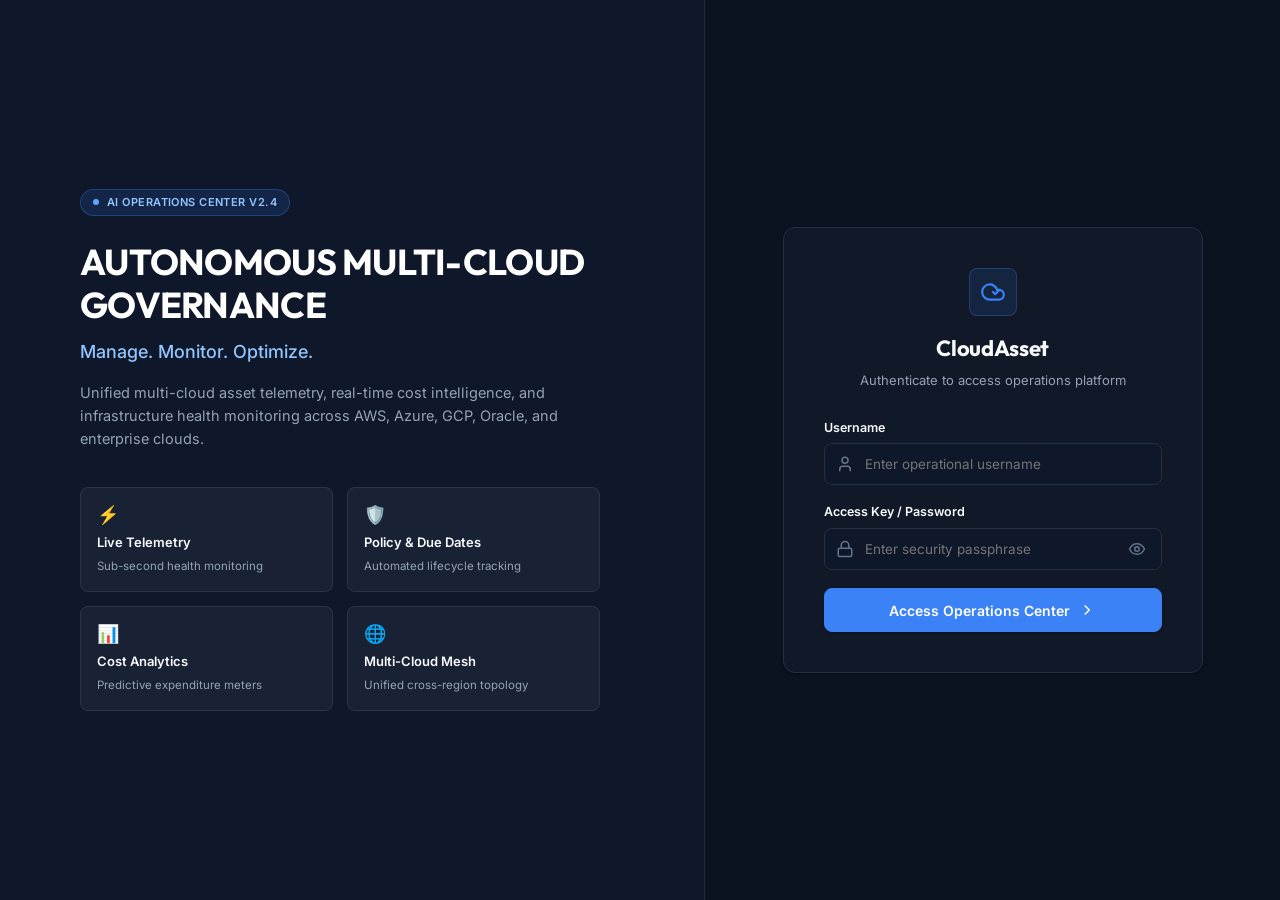
==== commit 35e92497: "Improve CloudAsset professional UI themes" ====
--- a/Frontend/index.html
+++ b/Frontend/index.html
@@ -200,10 +200,23 @@
                     <span class="nav-icon">
                         <svg viewBox="0 0 24 24" fill="none" stroke="currentColor" stroke-width="2" stroke-linecap="round" stroke-linejoin="round">
                             <circle cx="12" cy="12" r="3"></circle>
-                            <path d="M19.4 15a1.65 1.65 0 0 0 .33 1.82l.06.06a2 2 0 0 1 0 2.83 2 2 0 0 1-2.83 0l-.06-.06a1.65 1.65 0 0 0-1.82-.33 1.65 1.65 0 0 0-1 1.51V21a2 2 0 0 1-2 2 2 2 0 0 1-2-2v-.09A1.65 1.65 0 0 0 9 19.4a1.65 1.65 0 0 0-1.82.33l-.06.06a2 2 0 0 1-2.83 0 2 2 0 0 1 0-2.83l.06-.06a1.65 1.65 0 0 0 .33-1.82 1.65 1.65 0 0 0-1.51-1H3a2 2 0 0 1-2-2 2 2 0 0 1 2-2h.09A1.65 1.65 0 0 0 4.6 9a1.65 1.65 0 0 0-.33-1.82l-.06-.06a2 2 0 0 1 0-2.83 2 2 0 0 1 2.83 0l.06.06a1.65 1.65 0 0 0 1.82.33H9a1.65 1.65 0 0 0 1-1.51V3a2 2 0 0 1 2-2 2 2 0 0 1 2 2v.09a1.65 1.65 0 0 0 1 1.51 1.65 1.65 0 0 0 1.82-.33l.06-.06a2 2 0 0 1 2.83 0 2 2 0 0 1 0 2.83l-.06.06a1.65 1.65 0 0 0-.33 1.82V9a1.65 1.65 0 0 0 1.51 1H21a2 2 0 0 1 2 2 2 2 0 0 1-2 2h-.09a1.65 1.65 0 0 0-1.51 1z"></path>
+                            <path d="M19.4 15a1.65 1.65 0 0 0 .33 1.82l.06.06a2 2 0 0 1 0 2.83 2 2 0 0 1-2.83 0l-.06-.06a1.65 1.65 0 0 0-1.82-.33 1.65 1.65 0 0 0-1 1.51V21a2 2 0 0 1-2 2 2 2 0 0 1-2-2v-.09A1.65 1.65 0 0 0 9 19.4a1.65 1.65 0 0 0-1.82.33l-.06.06a2 2 0 0 1 0-2.83 2 2 0 0 1 0-2.83l.06-.06a1.65 1.65 0 0 0 .33-1.82 1.65 1.65 0 0 0-1.51-1H3a2 2 0 0 1-2-2 2 2 0 0 1 2-2h.09A1.65 1.65 0 0 0 4.6 9a1.65 1.65 0 0 0-.33-1.82l-.06-.06a2 2 0 0 1 0-2.83 2 2 0 0 1 2.83 0l.06.06a1.65 1.65 0 0 0 1.82.33H9a1.65 1.65 0 0 0 1-1.51V3a2 2 0 0 1 2-2 2 2 0 0 1 2 2v.09a1.65 1.65 0 0 0 1 1.51 1.65 1.65 0 0 0 1.82-.33l.06-.06a2 2 0 0 1 2.83 0 2 2 0 0 1 0 2.83l-.06.06a1.65 1.65 0 0 0-.33 1.82V9a1.65 1.65 0 0 0 1.51 1H21a2 2 0 0 1 2 2 2 2 0 0 1-2 2h-.09a1.65 1.65 0 0 0-1.51 1z"></path>
                         </svg>
                     </span>
                     <span>Settings</span>
+                </button>
+
+                <button class="nav-item" data-page="activity" data-admin-only="true" type="button">
+                    <span class="nav-icon">
+                        <svg viewBox="0 0 24 24" fill="none" stroke="currentColor" stroke-width="2" stroke-linecap="round" stroke-linejoin="round">
+                            <path d="M14 2H6a2 2 0 0 0-2 2v16a2 2 0 0 0 2 2h12a2 2 0 0 0 2-2V8z"></path>
+                            <polyline points="14 2 14 8 20 8"></polyline>
+                            <line x1="16" y1="13" x2="8" y2="13"></line>
+                            <line x1="16" y1="17" x2="8" y2="17"></line>
+                            <polyline points="10 9 9 9 8 9"></polyline>
+                        </svg>
+                    </span>
+                    <span>Activity Log</span>
                 </button>
             </nav>
 
@@ -314,7 +327,7 @@
 
                     <!-- ACTIVE ASSETS -->
                     <div class="dashboard-card">
-                        <div class="dashboard-icon" style="color: var(--status-running); background: var(--status-running-bg); border-color: var(--status-running-border);">
+                        <div class="dashboard-icon icon-green">
                             <svg viewBox="0 0 24 24" fill="none" stroke="currentColor" stroke-width="2" stroke-linecap="round" stroke-linejoin="round">
                                 <polyline points="22 12 18 12 15 21 9 3 6 12 2 12"></polyline>
                             </svg>
@@ -328,7 +341,7 @@
 
                     <!-- MONTHLY COST -->
                     <div class="dashboard-card">
-                        <div class="dashboard-icon" style="color: var(--cyan); background: var(--cyan-subtle); border-color: var(--cyan-glow);">
+                        <div class="dashboard-icon icon-blue">
                             <svg viewBox="0 0 24 24" fill="none" stroke="currentColor" stroke-width="2" stroke-linecap="round" stroke-linejoin="round">
                                 <line x1="12" y1="1" x2="12" y2="23"></line>
                                 <path d="M17 5H9.5a3.5 3.5 0 0 0 0 7h5a3.5 3.5 0 0 1 0 7H6"></path>
@@ -343,7 +356,7 @@
 
                     <!-- CLOUD PROVIDERS -->
                     <div class="dashboard-card">
-                        <div class="dashboard-icon" style="color: var(--accent-purple); background: rgba(168, 85, 247, 0.12); border-color: rgba(168, 85, 247, 0.35);">
+                        <div class="dashboard-icon icon-purple">
                             <svg viewBox="0 0 24 24" fill="none" stroke="currentColor" stroke-width="2" stroke-linecap="round" stroke-linejoin="round">
                                 <path d="M17.5 19H9a7 7 0 1 1 6.71-9h1.79a4.5 4.5 0 1 1 0 9Z"></path>
                             </svg>
@@ -441,7 +454,7 @@
 
                     <div class="dashboard-grid" style="margin-bottom: 20px;">
                         <div class="dashboard-card" style="padding: 16px;">
-                            <div class="dashboard-icon" style="color: var(--status-running); background: var(--status-running-bg); border-color: var(--status-running-border);">
+                            <div class="dashboard-icon icon-green">
                                 <svg viewBox="0 0 24 24" fill="none" stroke="currentColor" stroke-width="2" stroke-linecap="round" stroke-linejoin="round">
                                     <circle cx="12" cy="12" r="10"></circle>
                                     <polyline points="12 6 12 12 14 14"></polyline>
@@ -455,7 +468,7 @@
                         </div>
 
                         <div class="dashboard-card" style="padding: 16px;">
-                            <div class="dashboard-icon" style="color: var(--cyan); background: var(--cyan-subtle); border-color: var(--cyan-glow);">
+                            <div class="dashboard-icon icon-blue">
                                 <svg viewBox="0 0 24 24" fill="none" stroke="currentColor" stroke-width="2" stroke-linecap="round" stroke-linejoin="round">
                                     <rect x="3" y="4" width="18" height="18" rx="2" ry="2"></rect>
                                     <line x1="16" y1="2" x2="16" y2="6"></line>
@@ -471,7 +484,7 @@
                         </div>
 
                         <div class="dashboard-card" style="padding: 16px;">
-                            <div class="dashboard-icon" style="color: var(--primary); background: var(--primary-light); border-color: var(--border-glow);">
+                            <div class="dashboard-icon icon-blue">
                                 <svg viewBox="0 0 24 24" fill="none" stroke="currentColor" stroke-width="2" stroke-linecap="round" stroke-linejoin="round">
                                     <path d="M22 11.08V12a10 10 0 1 1-5.93-9.14"></path>
                                     <polyline points="22 4 12 14.01 9 11.01"></polyline>
@@ -485,7 +498,7 @@
                         </div>
 
                         <div class="dashboard-card" style="padding: 16px;">
-                            <div class="dashboard-icon" style="color: var(--status-overdue); background: var(--status-overdue-bg); border-color: var(--status-overdue-border);">
+                            <div class="dashboard-icon icon-red">
                                 <svg viewBox="0 0 24 24" fill="none" stroke="currentColor" stroke-width="2" stroke-linecap="round" stroke-linejoin="round">
                                     <circle cx="12" cy="12" r="10"></circle>
                                     <line x1="12" y1="8" x2="12" y2="12"></line>
@@ -868,7 +881,7 @@
                     <div class="setting-item">
                         <div>
                             <h3>Theme Appearance</h3>
-                            <p>Toggle between Dark Cyber Mode and High-Contrast Light Mode.</p>
+                            <p>Switch between Dark Mode and Light Mode.</p>
                         </div>
                         <button class="btn btn-secondary" id="settingsThemeToggle" type="button">
                             Toggle Theme
@@ -881,6 +894,51 @@
                             <p>CloudAsset Autonomous Operations Core v2.4 • Connected to Active Backend</p>
                         </div>
                         <span class="badge-online">● Online & Syncing</span>
+                    </div>
+                </div>
+            </section>
+
+            <!-- ================= ACTIVITY LOG ================= -->
+            <section class="page" id="activity" data-admin-only="true">
+                <div class="page-intro">
+                    <p class="eyebrow">AUDIT TRAIL & SYSTEM TELEMETRY</p>
+                    <h2>Activity Log</h2>
+                    <p>Monitor administrative activities and system events.</p>
+                </div>
+
+                <div class="panel activity-log-panel">
+                    <div class="panel-header">
+                        <div>
+                            <h3>System Activity Stream</h3>
+                            <p>Real-time audit log of user logins, resource modifications, and operations</p>
+                        </div>
+                        <button class="btn btn-secondary" id="refreshActivityLogsBtn" type="button">
+                            <span>↻ Refresh Logs</span>
+                        </button>
+                    </div>
+
+                    <div id="activityLogLoading" class="loading" style="display: none;">
+                        Connecting to activity telemetry stream...
+                    </div>
+                    <div id="activityLogError" class="error" style="display: none;"></div>
+
+                    <div class="activity-log-table-container">
+                        <table class="activity-log-table" id="activityLogTable">
+                            <thead>
+                                <tr>
+                                    <th>Timestamp</th>
+                                    <th>User</th>
+                                    <th>Role</th>
+                                    <th>Action</th>
+                                    <th>Details</th>
+                                </tr>
+                            </thead>
+                            <tbody id="activityLogTableBody">
+                                <tr>
+                                    <td colspan="5" class="empty-state">No activity recorded yet.</td>
+                                </tr>
+                            </tbody>
+                        </table>
                     </div>
                 </div>
             </section>
--- a/Frontend/css/style.css
+++ b/Frontend/css/style.css
@@ -1,129 +1,196 @@
 /* ==========================================================================
-   CLOUDASSET — AI-POWERED CLOUD OPERATIONS CENTER
-   Futuristic Enterprise Design System
+   CLOUDASSET — ENTERPRISE CLOUD OPERATIONS CENTER
+   Professional SaaS Design System & Clean Multi-Theme Architecture
    ========================================================================== */
 
-@import url('https://fonts.googleapis.com/css2?family=Inter:wght@300;400;500;600;700;800&family=Outfit:wght@400;500;600;700;800;900&family=JetBrains+Mono:wght@400;500;600;700&display=swap');
+@import url('https://fonts.googleapis.com/css2?family=Inter:wght@300;400;500;600;700&family=Outfit:wght@400;500;600;700;800&family=JetBrains+Mono:wght@400;500;600;700&display=swap');
 
 /* ==========================================================================
-   DESIGN TOKENS (DARK MODE DEFAULT)
+   ROOT DESIGN TOKENS (LIGHT THEME DEFAULT)
    ========================================================================== */
 :root {
-    /* Color Palette - Deep Obsidian & Cyber Slate */
-    --bg-base: #060913;
-    --bg-surface: #0c1222;
-    --bg-surface-elevated: #111a30;
-    --bg-surface-glass: rgba(12, 18, 34, 0.78);
-    --bg-surface-hover: #172340;
-    --bg-input: #090e1c;
-    --bg-card: rgba(15, 23, 42, 0.75);
-
-    /* Cyber Telemetry Accents */
-    --cyan: #00f0ff;
-    --cyan-glow: rgba(0, 240, 255, 0.25);
-    --cyan-subtle: rgba(0, 240, 255, 0.08);
-    
-    --primary: #38bdf8;
-    --primary-gradient: linear-gradient(135deg, #0284c7 0%, #2563eb 50%, #4f46e5 100%);
-    --primary-glow: rgba(56, 189, 248, 0.35);
-    --primary-hover: #0ea5e9;
-    --primary-light: rgba(56, 189, 248, 0.12);
-
-    --accent-purple: #a855f7;
-    --accent-purple-glow: rgba(168, 85, 247, 0.3);
-
-    /* Status Colors */
-    --status-running: #10b981;
-    --status-running-bg: rgba(16, 185, 129, 0.12);
-    --status-running-border: rgba(16, 185, 129, 0.35);
-    --status-running-glow: rgba(16, 185, 129, 0.4);
-
-    --status-stopped: #f59e0b;
-    --status-stopped-bg: rgba(245, 158, 11, 0.12);
-    --status-stopped-border: rgba(245, 158, 11, 0.35);
-    --status-stopped-glow: rgba(245, 158, 11, 0.4);
-
-    --status-inactive: #64748b;
-    --status-inactive-bg: rgba(100, 116, 139, 0.14);
-    --status-inactive-border: rgba(100, 116, 139, 0.3);
-    --status-inactive-glow: rgba(100, 116, 139, 0.2);
-
-    --status-overdue: #ef4444;
-    --status-overdue-bg: rgba(239, 68, 68, 0.14);
-    --status-overdue-border: rgba(239, 68, 68, 0.4);
-    --status-overdue-glow: rgba(239, 68, 68, 0.45);
-
-    --status-terminated: #475569;
-    --status-terminated-bg: rgba(71, 85, 105, 0.14);
-    --status-terminated-border: rgba(71, 85, 105, 0.3);
-
-    --status-pending: #8b5cf6;
-    --status-pending-bg: rgba(139, 92, 246, 0.12);
-    --status-pending-border: rgba(139, 92, 246, 0.35);
-
-    /* Typography Colors */
-    --text-primary: #f1f5f9;
-    --text-secondary: #94a3b8;
-    --text-muted: #64748b;
-    --text-accent: #38bdf8;
-
-    /* Borders & Outlines */
-    --border-subtle: rgba(255, 255, 255, 0.08);
-    --border-medium: rgba(255, 255, 255, 0.14);
-    --border-glow: rgba(56, 189, 248, 0.3);
-    --border-glass: rgba(255, 255, 255, 0.09);
-
-    /* Shadows & Glows */
-    --shadow-subtle: 0 4px 20px rgba(0, 0, 0, 0.35);
-    --shadow-glass: 0 12px 40px -8px rgba(0, 0, 0, 0.6);
-    --shadow-glow-cyan: 0 0 25px rgba(0, 240, 255, 0.18);
-    --shadow-glow-blue: 0 0 30px rgba(37, 99, 235, 0.25);
-    --shadow-card-hover: 0 16px 45px -10px rgba(0, 240, 255, 0.12), 0 0 0 1px rgba(0, 240, 255, 0.25);
-
-    /* Geometry */
-    --radius-sm: 8px;
-    --radius-md: 12px;
-    --radius-lg: 16px;
-    --radius-xl: 22px;
-    --radius-pill: 9999px;
-    --sidebar-width: 270px;
-    --sidebar-collapsed-width: 80px;
-
-    /* Transitions */
-    --transition-fast: 0.15s cubic-bezier(0.4, 0, 0.2, 1);
-    --transition-smooth: 0.25s cubic-bezier(0.4, 0, 0.2, 1);
-    --transition-bounce: 0.35s cubic-bezier(0.34, 1.56, 0.64, 1);
-}
-
-/* ==========================================================================
-   LIGHT MODE OVERRIDES
-   ========================================================================== */
-body:not(.dark-mode) {
-    --bg-base: #f0f4f8;
+    /* Brand & Primary Accent */
+    --primary: #2563eb;
+    --primary-hover: #1d4ed8;
+    --primary-active: #1e40af;
+    --primary-subtle: #eff6ff;
+    --primary-border: #bfdbfe;
+    --primary-light: #eff6ff;
+
+    /* Backgrounds & Surfaces */
+    --bg-base: #f5f7fa;
+    --bg-page: #f5f7fa;
+    --bg-sidebar: #ffffff;
+    --bg-card: #ffffff;
     --bg-surface: #ffffff;
     --bg-surface-elevated: #f8fafc;
-    --bg-surface-glass: rgba(255, 255, 255, 0.88);
     --bg-surface-hover: #f1f5f9;
+    --bg-surface-glass: rgba(255, 255, 255, 0.95);
     --bg-input: #ffffff;
-    --bg-card: rgba(255, 255, 255, 0.9);
-
+
+    /* Typography Colors */
     --text-primary: #0f172a;
     --text-secondary: #475569;
     --text-muted: #94a3b8;
-    --text-accent: #0284c7;
-
-    --border-subtle: rgba(15, 23, 42, 0.08);
-    --border-medium: rgba(15, 23, 42, 0.14);
-    --border-glow: rgba(2, 132, 199, 0.3);
-    --border-glass: rgba(15, 23, 42, 0.09);
-
-    --shadow-subtle: 0 4px 18px rgba(15, 23, 42, 0.06);
-    --shadow-glass: 0 12px 35px -8px rgba(15, 23, 42, 0.1);
-    --shadow-card-hover: 0 16px 35px -10px rgba(2, 132, 199, 0.15), 0 0 0 1px rgba(2, 132, 199, 0.3);
+    --text-accent: #2563eb;
+
+    /* Borders & Dividers */
+    --border: #e2e8f0;
+    --border-subtle: #f1f5f9;
+    --border-medium: #e2e8f0;
+    --border-focus: #2563eb;
+    --border-glow: #cbd5e1;
+    --border-glass: #e2e8f0;
+
+    /* Operational Status Colors (Calm, Professional) */
+    --status-running: #16a34a;
+    --status-running-bg: #f0fdf4;
+    --status-running-border: #bbf7d0;
+
+    --status-stopped: #d97706;
+    --status-stopped-bg: #fffbeb;
+    --status-stopped-border: #fde68a;
+
+    --status-inactive: #64748b;
+    --status-inactive-bg: #f8fafc;
+    --status-inactive-border: #e2e8f0;
+
+    --status-overdue: #dc2626;
+    --status-overdue-bg: #fef2f2;
+    --status-overdue-border: #fecaca;
+
+    --status-terminated: #475569;
+    --status-terminated-bg: #f1f5f9;
+    --status-terminated-border: #cbd5e1;
+
+    --status-pending: #7c3aed;
+    --status-pending-bg: #f5f3ff;
+    --status-pending-border: #ddd6fe;
+
+    --accent-purple: #7c3aed;
+    --accent-purple-bg: #f5f3ff;
+    --accent-purple-border: #ddd6fe;
+
+    /* Legacy compatibility mappings */
+    --cyan: #2563eb;
+    --cyan-subtle: #eff6ff;
+    --cyan-glow: #bfdbfe;
+    --primary-gradient: #2563eb;
+
+    /* Elevation & Shadows (Soft, Minimal, Enterprise) */
+    --shadow-xs: 0 1px 2px rgba(0, 0, 0, 0.04);
+    --shadow-sm: 0 1px 3px rgba(15, 23, 42, 0.06), 0 1px 2px rgba(15, 23, 42, 0.04);
+    --shadow-subtle: 0 1px 3px rgba(15, 23, 42, 0.06), 0 1px 2px rgba(15, 23, 42, 0.04);
+    --shadow-card: 0 1px 3px rgba(15, 23, 42, 0.06), 0 1px 2px rgba(15, 23, 42, 0.04);
+    --shadow-card-hover: 0 6px 16px -2px rgba(15, 23, 42, 0.08), 0 2px 4px -2px rgba(15, 23, 42, 0.04);
+    --shadow-dropdown: 0 10px 25px -4px rgba(15, 23, 42, 0.1), 0 4px 10px -4px rgba(15, 23, 42, 0.04);
+    --shadow-glass: 0 12px 30px -6px rgba(15, 23, 42, 0.12);
+    --shadow-modal: 0 20px 25px -5px rgba(15, 23, 42, 0.12), 0 8px 10px -6px rgba(15, 23, 42, 0.06);
+
+    /* Geometry & Spacing */
+    --radius-xs: 4px;
+    --radius-sm: 6px;
+    --radius-md: 8px;
+    --radius-lg: 12px;
+    --radius-xl: 16px;
+    --radius-pill: 9999px;
+    --sidebar-width: 260px;
+
+    /* Typography */
+    --font-sans: 'Inter', -apple-system, BlinkMacSystemFont, 'Segoe UI', Roboto, sans-serif;
+    --font-heading: 'Outfit', 'Inter', sans-serif;
+    --font-mono: 'JetBrains Mono', monospace;
+
+    /* Transitions */
+    --transition-fast: 0.15s ease;
+    --transition-smooth: 0.2s ease;
 }
 
 /* ==========================================================================
-   RESET & GLOBAL STYLES
+   DARK THEME TOKENS (SLEEK, LOW-GLARE NIGHTTIME MODE)
+   ========================================================================== */
+body.dark-mode {
+    /* Brand & Primary Accent */
+    --primary: #3b82f6;
+    --primary-hover: #2563eb;
+    --primary-active: #1d4ed8;
+    --primary-subtle: rgba(59, 130, 246, 0.12);
+    --primary-border: rgba(59, 130, 246, 0.28);
+    --primary-light: rgba(59, 130, 246, 0.12);
+
+    /* Backgrounds & Surfaces */
+    --bg-base: #0b1220;
+    --bg-page: #0b1220;
+    --bg-sidebar: #0f172a;
+    --bg-card: #111827;
+    --bg-surface: #111827;
+    --bg-surface-elevated: #172033;
+    --bg-surface-hover: #1e293b;
+    --bg-surface-glass: rgba(17, 24, 39, 0.95);
+    --bg-input: #0f172a;
+
+    /* Typography Colors */
+    --text-primary: #f8fafc;
+    --text-secondary: #94a3b8;
+    --text-muted: #64748b;
+    --text-accent: #3b82f6;
+
+    /* Borders & Dividers */
+    --border: #243044;
+    --border-subtle: #1e293b;
+    --border-medium: #243044;
+    --border-focus: #3b82f6;
+    --border-glow: #334155;
+    --border-glass: #243044;
+
+    /* Operational Status Colors (Muted, Low-Glare) */
+    --status-running: #22c55e;
+    --status-running-bg: rgba(34, 197, 94, 0.12);
+    --status-running-border: rgba(34, 197, 94, 0.25);
+
+    --status-stopped: #f59e0b;
+    --status-stopped-bg: rgba(245, 158, 11, 0.12);
+    --status-stopped-border: rgba(245, 158, 11, 0.25);
+
+    --status-inactive: #94a3b8;
+    --status-inactive-bg: rgba(148, 163, 184, 0.1);
+    --status-inactive-border: rgba(148, 163, 184, 0.2);
+
+    --status-overdue: #ef4444;
+    --status-overdue-bg: rgba(239, 68, 68, 0.14);
+    --status-overdue-border: rgba(239, 68, 68, 0.28);
+
+    --status-terminated: #64748b;
+    --status-terminated-bg: rgba(100, 116, 139, 0.12);
+    --status-terminated-border: rgba(100, 116, 139, 0.22);
+
+    --status-pending: #a855f7;
+    --status-pending-bg: rgba(168, 85, 247, 0.12);
+    --status-pending-border: rgba(168, 85, 247, 0.25);
+
+    --accent-purple: #a855f7;
+    --accent-purple-bg: rgba(168, 85, 247, 0.12);
+    --accent-purple-border: rgba(168, 85, 247, 0.25);
+
+    /* Legacy compatibility mappings */
+    --cyan: #3b82f6;
+    --cyan-subtle: rgba(59, 130, 246, 0.12);
+    --cyan-glow: rgba(59, 130, 246, 0.25);
+    --primary-gradient: #3b82f6;
+
+    /* Elevation & Shadows */
+    --shadow-xs: 0 1px 2px rgba(0, 0, 0, 0.2);
+    --shadow-sm: 0 1px 3px rgba(0, 0, 0, 0.35);
+    --shadow-subtle: 0 1px 3px rgba(0, 0, 0, 0.35);
+    --shadow-card: 0 1px 3px rgba(0, 0, 0, 0.35);
+    --shadow-card-hover: 0 6px 18px rgba(0, 0, 0, 0.45);
+    --shadow-dropdown: 0 12px 28px rgba(0, 0, 0, 0.55);
+    --shadow-glass: 0 14px 34px rgba(0, 0, 0, 0.55);
+    --shadow-modal: 0 24px 48px rgba(0, 0, 0, 0.65);
+}
+
+/* ==========================================================================
+   RESET & BASE STYLES
    ========================================================================== */
 *, *::before, *::after {
     box-sizing: border-box;
@@ -139,18 +206,15 @@
 
 body {
     min-height: 100vh;
-    font-family: 'Inter', -apple-system, BlinkMacSystemFont, 'Segoe UI', Roboto, sans-serif;
-    background-color: var(--bg-base);
+    font-family: var(--font-sans);
+    background-color: var(--bg-page);
     color: var(--text-primary);
     line-height: 1.5;
     -webkit-font-smoothing: antialiased;
     -moz-osx-font-smoothing: grayscale;
     overflow-x: hidden;
     position: relative;
-    background-image: 
-        radial-gradient(ellipse 80% 50% at 50% -20%, rgba(2, 132, 199, 0.15), transparent 70%),
-        radial-gradient(ellipse 60% 40% at 100% 100%, rgba(168, 85, 247, 0.08), transparent 70%);
-    background-attachment: fixed;
+    transition: background-color var(--transition-fast), color var(--transition-fast);
 }
 
 /* Monospace fonts for data / IDs / cost */
@@ -158,16 +222,18 @@
 .asset-id,
 .cost-value,
 .stat-number,
-.badge-code {
-    font-family: 'JetBrains Mono', monospace;
+.badge-code,
+.recent-asset-cost,
+.activity-log-timestamp {
+    font-family: var(--font-mono);
     font-feature-settings: 'zero' 1, 'tnum' 1;
 }
 
-/* Heading Typography */
+/* Headings */
 h1, h2, h3, h4, .brand-title {
-    font-family: 'Outfit', 'Inter', sans-serif;
-    letter-spacing: -0.02em;
-    font-weight: 700;
+    font-family: var(--font-heading);
+    letter-spacing: -0.015em;
+    font-weight: 600;
     color: var(--text-primary);
 }
 
@@ -177,6 +243,10 @@
     transition: color var(--transition-fast);
 }
 
+a:hover {
+    color: var(--primary-hover);
+}
+
 button, input, select, textarea {
     font-family: inherit;
     font-size: inherit;
@@ -193,16 +263,16 @@
 }
 
 ::-webkit-scrollbar-thumb {
-    background: rgba(148, 163, 184, 0.25);
+    background: var(--border-glow);
     border-radius: var(--radius-pill);
 }
 
 ::-webkit-scrollbar-thumb:hover {
-    background: rgba(148, 163, 184, 0.45);
+    background: var(--text-muted);
 }
 
 /* ==========================================================================
-   LOGIN SCREEN (FUTURISTIC COMMAND GATEWAY)
+   LOGIN SCREEN (ENTERPRISE SPLIT SCREEN)
    ========================================================================== */
 .login-screen {
     position: fixed;
@@ -210,14 +280,7 @@
     z-index: 99999;
     display: flex;
     min-height: 100vh;
-    background-color: var(--bg-base);
-    background-image: 
-        radial-gradient(circle at 15% 50%, rgba(2, 132, 199, 0.18) 0%, transparent 45%),
-        radial-gradient(circle at 85% 30%, rgba(168, 85, 247, 0.14) 0%, transparent 40%),
-        linear-gradient(rgba(255, 255, 255, 0.02) 1px, transparent 1px),
-        linear-gradient(90deg, rgba(255, 255, 255, 0.02) 1px, transparent 1px);
-    background-size: 100% 100%, 100% 100%, 40px 40px, 40px 40px;
-    background-attachment: fixed;
+    background-color: var(--bg-page);
 }
 
 /* Left Hero Visual */
@@ -228,119 +291,99 @@
     justify-content: center;
     padding: 60px 80px;
     position: relative;
-    overflow: hidden;
-    border-right: 1px solid var(--border-subtle);
-    background: linear-gradient(135deg, rgba(12, 18, 34, 0.75) 0%, rgba(6, 9, 19, 0.95) 100%);
-    backdrop-filter: blur(20px);
-}
-
-.login-visual::before {
-    content: '';
-    position: absolute;
-    top: -10%;
-    left: -10%;
-    width: 400px;
-    height: 400px;
-    background: radial-gradient(circle, var(--cyan-glow) 0%, transparent 70%);
-    filter: blur(60px);
-    pointer-events: none;
+    background: #0f172a;
+    color: #f8fafc;
+    border-right: 1px solid #1e293b;
 }
 
 .visual-content {
     position: relative;
     z-index: 2;
-    max-width: 540px;
+    max-width: 520px;
 }
 
 .visual-badge {
     display: inline-flex;
     align-items: center;
     gap: 8px;
-    padding: 6px 14px;
-    background: var(--cyan-subtle);
-    border: 1px solid var(--cyan-glow);
+    padding: 4px 12px;
+    background: rgba(59, 130, 246, 0.15);
+    border: 1px solid rgba(59, 130, 246, 0.3);
     border-radius: var(--radius-pill);
-    color: var(--cyan);
+    color: #93c5fd;
     font-size: 11px;
-    font-weight: 700;
-    letter-spacing: 0.08em;
+    font-weight: 600;
+    letter-spacing: 0.04em;
     text-transform: uppercase;
     margin-bottom: 24px;
-    box-shadow: 0 0 15px rgba(0, 240, 255, 0.15);
 }
 
 .visual-badge .pulse-beacon {
-    width: 7px;
-    height: 7px;
-    background: var(--cyan);
+    width: 6px;
+    height: 6px;
+    background: #60a5fa;
     border-radius: 50%;
-    box-shadow: 0 0 8px var(--cyan);
-    animation: beaconPulse 2s infinite ease-in-out;
 }
 
 .visual-title {
-    font-size: 42px;
-    line-height: 1.15;
-    font-weight: 900;
+    font-size: 36px;
+    line-height: 1.2;
+    font-weight: 700;
+    color: #ffffff;
+    margin-bottom: 12px;
+    letter-spacing: -0.02em;
+}
+
+.visual-subtitle {
+    font-size: 18px;
+    font-weight: 500;
+    color: #93c5fd;
     margin-bottom: 16px;
-    background: linear-gradient(135deg, #ffffff 30%, #38bdf8 70%, #818cf8 100%);
-    -webkit-background-clip: text;
-    -webkit-text-fill-color: transparent;
-}
-
-.visual-subtitle {
-    font-size: 20px;
-    font-weight: 600;
-    color: var(--cyan);
-    margin-bottom: 16px;
-    letter-spacing: -0.01em;
 }
 
 .visual-description {
-    font-size: 15px;
-    color: var(--text-secondary);
-    line-height: 1.65;
+    font-size: 14.5px;
+    color: #94a3b8;
+    line-height: 1.6;
     margin-bottom: 36px;
 }
 
-/* Futuristic Telemetry Preview Cards on Visual */
 .visual-features-grid {
     display: grid;
     grid-template-columns: repeat(2, 1fr);
-    gap: 16px;
-    margin-top: 10px;
+    gap: 14px;
 }
 
 .visual-feat-card {
-    padding: 16px;
-    background: rgba(15, 23, 42, 0.65);
-    border: 1px solid var(--border-subtle);
-    border-radius: var(--radius-md);
-    backdrop-filter: blur(10px);
-    transition: transform var(--transition-smooth), border-color var(--transition-smooth);
+    padding: 14px 16px;
+    background: rgba(30, 41, 59, 0.65);
+    border: 1px solid rgba(51, 65, 85, 0.6);
+    border-radius: var(--radius-md);
+    transition: border-color var(--transition-fast);
 }
 
 .visual-feat-card:hover {
-    transform: translateY(-3px);
-    border-color: var(--border-glow);
+    border-color: rgba(96, 165, 250, 0.5);
 }
 
 .visual-feat-card .feat-icon {
-    font-size: 20px;
-    margin-bottom: 8px;
+    font-size: 18px;
+    margin-bottom: 6px;
     display: block;
 }
 
 .visual-feat-card strong {
     display: block;
     font-size: 13px;
-    color: var(--text-primary);
-    margin-bottom: 4px;
+    color: #f8fafc;
+    margin-bottom: 2px;
+    font-weight: 600;
 }
 
 .visual-feat-card span {
-    font-size: 11px;
-    color: var(--text-muted);
+    font-size: 11.5px;
+    color: #94a3b8;
+    line-height: 1.4;
 }
 
 /* Right Login Panel */
@@ -350,60 +393,47 @@
     align-items: center;
     justify-content: center;
     padding: 40px;
-    position: relative;
+    background: var(--bg-page);
 }
 
 .login-card {
     width: 100%;
-    max-width: 440px;
-    padding: 44px 40px;
-    background: var(--bg-surface-glass);
-    border: 1px solid var(--border-medium);
-    border-radius: var(--radius-xl);
-    backdrop-filter: blur(24px);
-    box-shadow: var(--shadow-glass), 0 0 0 1px rgba(255, 255, 255, 0.05);
-    position: relative;
-    animation: cardSlideUp 0.4s ease-out;
-}
-
-.login-card::before {
-    content: '';
-    position: absolute;
-    top: 0;
-    left: 20%;
-    right: 20%;
-    height: 2px;
-    background: linear-gradient(90deg, transparent, var(--cyan), transparent);
-    opacity: 0.7;
+    max-width: 420px;
+    padding: 40px;
+    background: var(--bg-card);
+    border: 1px solid var(--border);
+    border-radius: var(--radius-lg);
+    box-shadow: var(--shadow-card);
 }
 
 .login-header {
     text-align: center;
-    margin-bottom: 32px;
+    margin-bottom: 28px;
 }
 
 .login-logo {
-    width: 64px;
-    height: 64px;
-    margin: 0 auto 18px;
+    width: 48px;
+    height: 48px;
+    margin: 0 auto 16px;
     display: flex;
     align-items: center;
     justify-content: center;
-    background: linear-gradient(135deg, rgba(2, 132, 199, 0.25) 0%, rgba(168, 85, 247, 0.25) 100%);
-    border: 1px solid var(--border-glow);
-    border-radius: var(--radius-lg);
-    box-shadow: 0 0 25px rgba(56, 189, 248, 0.25);
-    color: var(--cyan);
+    background: var(--primary-subtle);
+    border: 1px solid var(--primary-border);
+    border-radius: var(--radius-md);
+    color: var(--primary);
 }
 
 .login-logo svg {
-    width: 32px;
-    height: 32px;
-    stroke: var(--cyan);
+    width: 26px;
+    height: 26px;
+    stroke: var(--primary);
 }
 
 .login-card h1 {
-    font-size: 24px;
+    font-size: 22px;
+    font-weight: 700;
+    color: var(--text-primary);
     margin-bottom: 6px;
 }
 
@@ -412,19 +442,17 @@
     color: var(--text-secondary);
 }
 
-/* Login Form Elements */
+/* Login Form Fields */
 .login-field {
-    margin-bottom: 20px;
+    margin-bottom: 18px;
 }
 
 .login-field label {
     display: block;
-    font-size: 12px;
-    font-weight: 600;
-    color: var(--text-secondary);
-    margin-bottom: 8px;
-    text-transform: uppercase;
-    letter-spacing: 0.05em;
+    font-size: 12.5px;
+    font-weight: 600;
+    color: var(--text-primary);
+    margin-bottom: 6px;
 }
 
 .input-wrapper {
@@ -435,7 +463,7 @@
 
 .input-icon {
     position: absolute;
-    left: 14px;
+    left: 12px;
     color: var(--text-muted);
     display: flex;
     align-items: center;
@@ -451,35 +479,33 @@
 
 .input-wrapper input {
     width: 100%;
-    height: 48px;
-    padding: 0 16px 0 44px;
+    height: 42px;
+    padding: 0 14px 0 40px;
     background: var(--bg-input);
-    border: 1px solid var(--border-medium);
-    border-radius: var(--radius-md);
-    color: var(--text-primary);
-    font-size: 14px;
+    border: 1px solid var(--border);
+    border-radius: var(--radius-md);
+    color: var(--text-primary);
+    font-size: 13.5px;
     outline: none;
-    transition: all var(--transition-fast);
+    transition: border-color var(--transition-fast), box-shadow var(--transition-fast);
 }
 
 .input-wrapper input:focus {
     border-color: var(--primary);
-    box-shadow: 0 0 0 3px rgba(56, 189, 248, 0.18), 0 0 12px rgba(56, 189, 248, 0.2);
-    background: var(--bg-surface);
-}
-
-.input-wrapper input:focus + .input-icon,
+    box-shadow: 0 0 0 3px var(--primary-subtle);
+}
+
 .input-wrapper:focus-within .input-icon {
     color: var(--primary);
 }
 
 .password-wrapper input {
-    padding-right: 44px;
+    padding-right: 40px;
 }
 
 .password-toggle {
     position: absolute;
-    right: 12px;
+    right: 10px;
     background: transparent;
     border: none;
     color: var(--text-muted);
@@ -488,7 +514,7 @@
     display: flex;
     align-items: center;
     justify-content: center;
-    border-radius: var(--radius-sm);
+    border-radius: var(--radius-xs);
     transition: color var(--transition-fast);
 }
 
@@ -502,62 +528,44 @@
 }
 
 .login-error {
-    padding: 12px 16px;
+    padding: 10px 14px;
     background: var(--status-overdue-bg);
     border: 1px solid var(--status-overdue-border);
     border-radius: var(--radius-md);
-    color: #fca5a5;
-    font-size: 13px;
-    margin-bottom: 20px;
-    display: flex;
-    align-items: center;
-    gap: 10px;
-    animation: shake 0.35s ease;
+    color: var(--status-overdue);
+    font-size: 12.5px;
+    font-weight: 500;
+    margin-bottom: 16px;
+    display: flex;
+    align-items: center;
+    gap: 8px;
 }
 
 .login-button {
     width: 100%;
-    height: 50px;
-    background: var(--primary-gradient);
-    border: none;
+    height: 44px;
+    background: var(--primary);
+    border: 1px solid var(--primary);
     border-radius: var(--radius-md);
     color: #ffffff;
-    font-size: 15px;
-    font-weight: 700;
-    letter-spacing: 0.02em;
+    font-size: 14px;
+    font-weight: 600;
     cursor: pointer;
     display: flex;
     align-items: center;
     justify-content: center;
-    gap: 10px;
-    box-shadow: 0 4px 20px rgba(37, 99, 235, 0.4);
-    transition: all var(--transition-smooth);
-    position: relative;
-    overflow: hidden;
-}
-
-.login-button::before {
-    content: '';
-    position: absolute;
-    top: 0;
-    left: -100%;
-    width: 100%;
-    height: 100%;
-    background: linear-gradient(90deg, transparent, rgba(255, 255, 255, 0.2), transparent);
-    transition: left 0.6s ease;
+    gap: 8px;
+    box-shadow: var(--shadow-sm);
+    transition: background-color var(--transition-fast), border-color var(--transition-fast);
 }
 
 .login-button:hover {
-    transform: translateY(-2px);
-    box-shadow: 0 6px 26px rgba(37, 99, 235, 0.6);
-}
-
-.login-button:hover::before {
-    left: 100%;
+    background: var(--primary-hover);
+    border-color: var(--primary-hover);
 }
 
 .login-button:active {
-    transform: translateY(0);
+    background: var(--primary-active);
 }
 
 /* ==========================================================================
@@ -566,7 +574,7 @@
 .app-layout {
     display: flex;
     min-height: 100vh;
-    background-color: var(--bg-base);
+    background-color: var(--bg-page);
     position: relative;
 }
 
@@ -576,94 +584,78 @@
 .sidebar {
     width: var(--sidebar-width);
     min-height: 100vh;
-    background: var(--bg-surface-glass);
-    border-right: 1px solid var(--border-subtle);
-    backdrop-filter: blur(20px);
+    background: var(--bg-sidebar);
+    border-right: 1px solid var(--border);
     position: fixed;
     left: 0;
     top: 0;
     bottom: 0;
     display: flex;
     flex-direction: column;
-    padding: 24px 16px;
+    padding: 20px 14px;
     z-index: 1000;
-    transition: width var(--transition-smooth), transform var(--transition-smooth);
+    transition: transform var(--transition-smooth), width var(--transition-smooth);
 }
 
 .sidebar-brand {
     display: flex;
     align-items: center;
-    gap: 14px;
-    padding: 4px 8px 28px;
+    gap: 12px;
+    padding: 4px 8px 20px;
     border-bottom: 1px solid var(--border-subtle);
-    margin-bottom: 20px;
+    margin-bottom: 16px;
 }
 
 .sidebar-brand .logo {
-    width: 44px;
-    height: 44px;
-    border-radius: var(--radius-md);
-    background: var(--primary-gradient);
+    width: 36px;
+    height: 36px;
+    border-radius: var(--radius-md);
+    background: var(--primary);
     color: #ffffff;
     display: flex;
     align-items: center;
     justify-content: center;
-    font-weight: 900;
+    font-weight: 700;
+    font-size: 14px;
+    letter-spacing: 0.02em;
+    flex-shrink: 0;
+}
+
+.sidebar-brand-text h2 {
     font-size: 16px;
-    letter-spacing: 0.05em;
-    box-shadow: 0 0 20px rgba(56, 189, 248, 0.35);
-    flex-shrink: 0;
-    position: relative;
-}
-
-.sidebar-brand .logo::after {
-    content: '';
-    position: absolute;
-    inset: -2px;
-    border-radius: inherit;
-    border: 1px solid var(--cyan);
-    opacity: 0.6;
-}
-
-.sidebar-brand-text h2 {
-    font-size: 18px;
-    font-weight: 800;
+    font-weight: 700;
     line-height: 1.2;
-    background: linear-gradient(135deg, #ffffff 40%, var(--cyan) 100%);
-    -webkit-background-clip: text;
-    -webkit-text-fill-color: transparent;
+    color: var(--text-primary);
 }
 
 .sidebar-brand-text span {
     font-size: 11px;
     color: var(--text-muted);
-    font-weight: 600;
-    letter-spacing: 0.04em;
-    text-transform: uppercase;
+    font-weight: 500;
 }
 
 /* Sidebar Navigation Items */
 .sidebar-nav {
     display: flex;
     flex-direction: column;
-    gap: 6px;
+    gap: 4px;
     flex: 1;
 }
 
 .nav-item {
     width: 100%;
-    border: 1px solid transparent;
+    border: none;
     background: transparent;
     color: var(--text-secondary);
-    padding: 12px 14px;
-    border-radius: var(--radius-md);
-    display: flex;
-    align-items: center;
-    gap: 14px;
-    font-size: 14px;
-    font-weight: 600;
+    padding: 10px 12px;
+    border-radius: var(--radius-md);
+    display: flex;
+    align-items: center;
+    gap: 12px;
+    font-size: 13.5px;
+    font-weight: 500;
     cursor: pointer;
-    transition: all var(--transition-fast);
+    transition: background-color var(--transition-fast), color var(--transition-fast);
     text-align: left;
     position: relative;
 }
@@ -671,92 +663,68 @@
 .nav-item:hover {
     background: var(--bg-surface-hover);
     color: var(--text-primary);
-    border-color: var(--border-subtle);
 }
 
 .nav-item.active {
-    background: linear-gradient(90deg, rgba(2, 132, 199, 0.22) 0%, rgba(56, 189, 248, 0.08) 100%);
-    color: var(--cyan);
-    border-color: rgba(0, 240, 255, 0.3);
-    box-shadow: 0 0 20px rgba(0, 240, 255, 0.12);
-}
-
-.nav-item.active::before {
-    content: '';
-    position: absolute;
-    left: -16px;
-    top: 8px;
-    bottom: 8px;
-    width: 4px;
-    border-radius: 0 var(--radius-pill) var(--radius-pill) 0;
-    background: var(--cyan);
-    box-shadow: 0 0 10px var(--cyan);
+    background: var(--primary-subtle);
+    color: var(--primary);
+    font-weight: 600;
 }
 
 .nav-icon {
     display: flex;
     align-items: center;
     justify-content: center;
-    width: 22px;
-    height: 22px;
+    width: 20px;
+    height: 20px;
     font-size: 16px;
     color: inherit;
     flex-shrink: 0;
 }
 
 .nav-icon svg {
-    width: 20px;
-    height: 20px;
+    width: 18px;
+    height: 18px;
     stroke-width: 2;
 }
 
 /* Sidebar Footer / System Status */
 .sidebar-footer {
     margin-top: auto;
-    padding-top: 16px;
+    padding-top: 14px;
     border-top: 1px solid var(--border-subtle);
 }
 
 .system-status {
     display: flex;
     align-items: center;
-    gap: 12px;
-    padding: 12px 14px;
-    background: rgba(16, 185, 129, 0.06);
+    gap: 10px;
+    padding: 10px 12px;
+    background: var(--status-running-bg);
     border: 1px solid var(--status-running-border);
     border-radius: var(--radius-md);
 }
 
 .status-dot {
-    width: 9px;
-    height: 9px;
+    width: 8px;
+    height: 8px;
     border-radius: 50%;
     background: var(--status-running);
-    box-shadow: 0 0 10px var(--status-running);
-    position: relative;
     flex-shrink: 0;
-}
-
-.status-dot::after {
-    content: '';
-    position: absolute;
-    inset: -3px;
-    border-radius: 50%;
-    border: 1px solid var(--status-running);
-    animation: beaconPulse 2.5s infinite;
 }
 
 .system-status strong {
     display: block;
     font-size: 12px;
+    font-weight: 600;
     color: var(--text-primary);
 }
 
 .system-status small {
     display: block;
-    font-size: 10px;
-    color: var(--text-muted);
-    margin-top: 2px;
+    font-size: 11px;
+    color: var(--text-secondary);
+    margin-top: 1px;
 }
 
 /* ==========================================================================
@@ -772,17 +740,16 @@
 }
 
 /* ==========================================================================
-   TOPBAR
+   TOPBAR / HEADER
    ========================================================================== */
 .topbar {
-    height: 80px;
-    padding: 0 36px;
+    height: 70px;
+    padding: 0 32px;
     display: flex;
     align-items: center;
     justify-content: space-between;
-    background: var(--bg-surface-glass);
-    border-bottom: 1px solid var(--border-subtle);
-    backdrop-filter: blur(16px);
+    background: var(--bg-card);
+    border-bottom: 1px solid var(--border);
     position: sticky;
     top: 0;
     z-index: 900;
@@ -796,16 +763,16 @@
 
 .menu-toggle {
     display: none;
-    width: 40px;
-    height: 40px;
-    border-radius: var(--radius-md);
-    background: var(--bg-surface);
-    border: 1px solid var(--border-medium);
-    color: var(--text-primary);
+    width: 36px;
+    height: 36px;
+    border-radius: var(--radius-md);
+    background: var(--bg-card);
+    border: 1px solid var(--border);
+    color: var(--text-secondary);
     cursor: pointer;
     align-items: center;
     justify-content: center;
-    font-size: 18px;
+    font-size: 16px;
     transition: all var(--transition-fast);
 }
 
@@ -815,45 +782,45 @@
 }
 
 .topbar-title h1 {
-    font-size: 22px;
+    font-size: 18px;
+    font-weight: 700;
     margin: 0;
     line-height: 1.2;
+    color: var(--text-primary);
 }
 
 .topbar-title p {
     font-size: 12px;
-    color: var(--text-muted);
-    margin: 3px 0 0;
+    color: var(--text-secondary);
+    margin: 2px 0 0;
 }
 
 /* Topbar Actions */
 .topbar-actions {
     display: flex;
     align-items: center;
-    gap: 16px;
+    gap: 12px;
 }
 
 .theme-toggle {
-    width: 42px;
-    height: 42px;
+    width: 38px;
+    height: 38px;
     display: flex;
     align-items: center;
     justify-content: center;
-    border: 1px solid var(--border-medium);
-    border-radius: var(--radius-md);
-    background: var(--bg-surface);
+    border: 1px solid var(--border);
+    border-radius: var(--radius-md);
+    background: var(--bg-card);
     color: var(--text-secondary);
-    font-size: 18px;
+    font-size: 16px;
     cursor: pointer;
-    transition: all var(--transition-fast);
+    transition: background-color var(--transition-fast), border-color var(--transition-fast);
 }
 
 .theme-toggle:hover {
     background: var(--bg-surface-hover);
-    border-color: var(--border-glow);
-    color: var(--cyan);
-    transform: translateY(-2px);
-    box-shadow: 0 4px 12px rgba(0, 0, 0, 0.2);
+    border-color: var(--text-muted);
+    color: var(--text-primary);
 }
 
 /* User Profile Trigger */
@@ -864,35 +831,33 @@
 .user-profile {
     display: flex;
     align-items: center;
-    gap: 12px;
-    padding: 6px 12px 6px 6px;
-    border: 1px solid var(--border-subtle);
+    gap: 10px;
+    padding: 4px 10px 4px 4px;
+    border: 1px solid var(--border);
     border-radius: var(--radius-pill);
-    background: var(--bg-surface);
+    background: var(--bg-card);
     color: var(--text-primary);
     cursor: pointer;
-    transition: all var(--transition-fast);
+    transition: border-color var(--transition-fast), background-color var(--transition-fast);
 }
 
 .user-profile:hover,
 .user-profile.active {
-    border-color: var(--border-glow);
+    border-color: var(--primary-border);
     background: var(--bg-surface-hover);
-    box-shadow: 0 0 15px rgba(56, 189, 248, 0.15);
 }
 
 .user-avatar, .dropdown-avatar {
-    width: 36px;
-    height: 36px;
+    width: 30px;
+    height: 30px;
     border-radius: 50%;
-    background: var(--primary-gradient);
+    background: var(--primary);
     color: #ffffff;
     display: flex;
     align-items: center;
     justify-content: center;
-    font-size: 14px;
-    font-weight: 700;
-    box-shadow: 0 0 10px rgba(56, 189, 248, 0.4);
+    font-size: 12.5px;
+    font-weight: 600;
     flex-shrink: 0;
 }
 
@@ -900,23 +865,23 @@
     display: flex;
     flex-direction: column;
     text-align: left;
-    line-height: 1.25;
+    line-height: 1.2;
 }
 
 .user-info strong {
-    font-size: 13px;
+    font-size: 12.5px;
+    font-weight: 600;
     color: var(--text-primary);
 }
 
 .user-info span {
     font-size: 11px;
-    color: var(--cyan);
-    text-transform: capitalize;
+    color: var(--text-muted);
     font-weight: 500;
 }
 
 .profile-arrow {
-    font-size: 14px;
+    font-size: 12px;
     color: var(--text-muted);
     transition: transform var(--transition-fast);
 }
@@ -928,19 +893,18 @@
 /* Profile Dropdown Menu */
 .profile-dropdown {
     position: absolute;
-    top: calc(100% + 10px);
+    top: calc(100% + 8px);
     right: 0;
-    width: 240px;
-    padding: 8px;
-    background: var(--bg-surface-glass);
-    border: 1px solid var(--border-medium);
-    border-radius: var(--radius-lg);
-    backdrop-filter: blur(24px);
-    box-shadow: var(--shadow-glass);
+    width: 220px;
+    padding: 6px;
+    background: var(--bg-card);
+    border: 1px solid var(--border);
+    border-radius: var(--radius-md);
+    box-shadow: var(--shadow-dropdown);
     opacity: 0;
     visibility: hidden;
-    transform: translateY(-8px);
-    transition: all var(--transition-fast);
+    transform: translateY(-4px);
+    transition: opacity var(--transition-fast), transform var(--transition-fast), visibility var(--transition-fast);
     z-index: 1000;
 }
 
@@ -953,43 +917,43 @@
 .profile-dropdown-header {
     display: flex;
     align-items: center;
-    gap: 12px;
-    padding: 10px;
+    gap: 10px;
+    padding: 8px;
 }
 
 .profile-dropdown-header strong {
     display: block;
-    font-size: 14px;
+    font-size: 13px;
+    font-weight: 600;
     color: var(--text-primary);
 }
 
 .profile-dropdown-header span {
     display: block;
-    font-size: 12px;
-    color: var(--cyan);
-    margin-top: 2px;
+    font-size: 11.5px;
+    color: var(--text-muted);
 }
 
 .profile-divider {
     height: 1px;
     background: var(--border-subtle);
-    margin: 6px 0;
+    margin: 4px 0;
 }
 
 .logout-button {
     width: 100%;
     display: flex;
     align-items: center;
-    gap: 10px;
-    padding: 10px 12px;
+    gap: 8px;
+    padding: 8px 10px;
     border: none;
-    border-radius: var(--radius-md);
+    border-radius: var(--radius-xs);
     background: transparent;
-    color: #f87171;
-    font-size: 13px;
-    font-weight: 600;
+    color: var(--status-overdue);
+    font-size: 12.5px;
+    font-weight: 500;
     cursor: pointer;
-    transition: background var(--transition-fast);
+    transition: background-color var(--transition-fast);
 }
 
 .logout-button:hover {
@@ -997,8 +961,8 @@
 }
 
 .logout-button svg {
-    width: 16px;
-    height: 16px;
+    width: 15px;
+    height: 15px;
 }
 
 /* ==========================================================================
@@ -1006,45 +970,35 @@
    ========================================================================== */
 .page {
     display: none;
-    padding: 36px;
+    padding: 28px 32px;
     flex: 1;
 }
 
 .page.active-page {
     display: block;
-    animation: pageReveal 0.35s cubic-bezier(0.16, 1, 0.3, 1);
-}
-
-@keyframes pageReveal {
-    from {
-        opacity: 0;
-        transform: translateY(12px);
-    }
-    to {
-        opacity: 1;
-        transform: translateY(0);
-    }
 }
 
 .page-intro {
-    margin-bottom: 28px;
+    margin-bottom: 24px;
 }
 
 .page-intro h2 {
-    font-size: 26px;
-    margin: 4px 0 6px;
+    font-size: 22px;
+    font-weight: 700;
+    margin: 2px 0 4px;
+    color: var(--text-primary);
 }
 
 .page-intro p {
     color: var(--text-secondary);
-    font-size: 14px;
+    font-size: 13.5px;
 }
 
 .eyebrow {
-    color: var(--cyan) !important;
+    color: var(--primary) !important;
     font-size: 11px !important;
     font-weight: 700;
-    letter-spacing: 0.1em;
+    letter-spacing: 0.06em;
     text-transform: uppercase;
 }
 
@@ -1055,101 +1009,101 @@
     display: flex;
     justify-content: space-between;
     align-items: center;
-    gap: 24px;
-    padding: 28px 32px;
-    background: linear-gradient(135deg, rgba(2, 132, 199, 0.12) 0%, rgba(15, 23, 42, 0.8) 100%);
-    border: 1px solid var(--border-glow);
+    gap: 20px;
+    padding: 24px 28px;
+    background: var(--bg-card);
+    border: 1px solid var(--border);
     border-radius: var(--radius-lg);
-    margin-bottom: 28px;
-    backdrop-filter: blur(16px);
-    position: relative;
-    overflow: hidden;
-}
-
-.welcome-section::after {
-    content: '';
-    position: absolute;
-    right: -40px;
-    top: -40px;
-    width: 180px;
-    height: 180px;
-    background: radial-gradient(circle, var(--cyan-glow) 0%, transparent 70%);
-    pointer-events: none;
+    margin-bottom: 24px;
+    box-shadow: var(--shadow-sm);
 }
 
 .welcome-section h2 {
-    font-size: 28px;
-    margin: 4px 0 8px;
+    font-size: 22px;
+    font-weight: 700;
+    margin: 2px 0 6px;
+    color: var(--text-primary);
 }
 
 .welcome-section p {
     color: var(--text-secondary);
-    font-size: 14px;
-    max-width: 600px;
+    font-size: 13.5px;
+    max-width: 620px;
 }
 
 /* Dashboard Statistics Grid */
 .dashboard-grid {
     display: grid;
     grid-template-columns: repeat(4, 1fr);
-    gap: 20px;
-    margin-bottom: 28px;
+    gap: 16px;
+    margin-bottom: 24px;
 }
 
 .dashboard-card {
-    padding: 22px;
+    padding: 20px;
     background: var(--bg-card);
-    border: 1px solid var(--border-subtle);
+    border: 1px solid var(--border);
     border-radius: var(--radius-lg);
-    backdrop-filter: blur(16px);
-    display: flex;
-    align-items: center;
-    gap: 18px;
-    transition: all var(--transition-smooth);
-    position: relative;
-    overflow: hidden;
-}
-
-.dashboard-card::before {
-    content: '';
-    position: absolute;
-    top: 0;
-    left: 0;
-    right: 0;
-    height: 2px;
-    background: linear-gradient(90deg, transparent, var(--border-glow), transparent);
-    opacity: 0;
-    transition: opacity var(--transition-fast);
+    box-shadow: var(--shadow-card);
+    display: flex;
+    align-items: center;
+    gap: 16px;
+    transition: transform var(--transition-fast), box-shadow var(--transition-fast), border-color var(--transition-fast);
 }
 
 .dashboard-card:hover {
-    transform: translateY(-4px);
+    transform: translateY(-2px);
+    box-shadow: var(--shadow-card-hover);
     border-color: var(--border-glow);
-    box-shadow: var(--shadow-card-hover);
-}
-
-.dashboard-card:hover::before {
-    opacity: 1;
 }
 
 .dashboard-icon, .card-icon {
-    width: 52px;
-    height: 52px;
-    border-radius: var(--radius-md);
-    background: var(--primary-light);
-    border: 1px solid var(--border-glow);
-    color: var(--cyan);
+    width: 44px;
+    height: 44px;
+    border-radius: var(--radius-md);
+    background: var(--primary-subtle);
+    border: 1px solid var(--primary-border);
+    color: var(--primary);
     display: flex;
     align-items: center;
     justify-content: center;
-    font-size: 22px;
+    font-size: 20px;
     flex-shrink: 0;
-    box-shadow: 0 0 15px rgba(0, 240, 255, 0.15);
+}
+
+.dashboard-icon.icon-blue, .icon-blue {
+    color: var(--primary);
+    background: var(--primary-subtle);
+    border-color: var(--primary-border);
+}
+
+.dashboard-icon.icon-green, .icon-green {
+    color: var(--status-running);
+    background: var(--status-running-bg);
+    border-color: var(--status-running-border);
+}
+
+.dashboard-icon.icon-amber, .icon-amber {
+    color: var(--status-stopped);
+    background: var(--status-stopped-bg);
+    border-color: var(--status-stopped-border);
+}
+
+.dashboard-icon.icon-purple, .icon-purple {
+    color: var(--accent-purple);
+    background: var(--accent-purple-bg);
+    border-color: var(--accent-purple-border);
+}
+
+.dashboard-icon.icon-red, .icon-red {
+    color: var(--status-overdue);
+    background: var(--status-overdue-bg);
+    border-color: var(--status-overdue-border);
 }
 
 .dashboard-icon svg, .card-icon svg {
-    width: 24px;
-    height: 24px;
+    width: 22px;
+    height: 22px;
 }
 
 .dashboard-card p {
@@ -1157,19 +1111,19 @@
     font-weight: 600;
     color: var(--text-secondary);
     text-transform: uppercase;
-    letter-spacing: 0.05em;
+    letter-spacing: 0.03em;
 }
 
 .dashboard-card h3 {
-    font-size: 28px;
-    font-weight: 800;
-    margin: 4px 0 2px;
-    color: var(--text-primary);
-    font-family: 'JetBrains Mono', 'Outfit', sans-serif;
+    font-size: 24px;
+    font-weight: 700;
+    margin: 2px 0;
+    color: var(--text-primary);
+    font-family: var(--font-mono);
 }
 
 .dashboard-card small {
-    font-size: 11px;
+    font-size: 11.5px;
     color: var(--text-muted);
 }
 
@@ -1179,8 +1133,8 @@
 .analytics-grid {
     display: grid;
     grid-template-columns: repeat(2, 1fr);
-    gap: 24px;
-    margin-bottom: 24px;
+    gap: 20px;
+    margin-bottom: 20px;
 }
 
 .analytics-grid {
@@ -1190,50 +1144,46 @@
 /* Panels */
 .panel {
     background: var(--bg-card);
-    border: 1px solid var(--border-subtle);
+    border: 1px solid var(--border);
     border-radius: var(--radius-lg);
-    padding: 24px;
-    backdrop-filter: blur(16px);
-    box-shadow: var(--shadow-subtle);
-    transition: border-color var(--transition-fast);
-}
-
-.panel:hover {
-    border-color: var(--border-medium);
+    padding: 22px;
+    box-shadow: var(--shadow-card);
 }
 
 .panel-header {
     display: flex;
     justify-content: space-between;
     align-items: flex-start;
-    margin-bottom: 20px;
-    padding-bottom: 14px;
+    margin-bottom: 18px;
+    padding-bottom: 12px;
     border-bottom: 1px solid var(--border-subtle);
 }
 
 .panel-header h3, .panel h3 {
-    font-size: 17px;
+    font-size: 15.5px;
+    font-weight: 600;
+    color: var(--text-primary);
     margin: 0;
 }
 
 .panel-header p {
     font-size: 12px;
-    color: var(--text-muted);
-    margin: 4px 0 0;
+    color: var(--text-secondary);
+    margin: 2px 0 0;
 }
 
 .text-button {
     background: transparent;
     border: none;
-    color: var(--cyan);
-    font-size: 13px;
+    color: var(--primary);
+    font-size: 12.5px;
     font-weight: 600;
     cursor: pointer;
     transition: color var(--transition-fast);
 }
 
 .text-button:hover {
-    color: var(--primary);
+    color: var(--primary-hover);
     text-decoration: underline;
 }
 
@@ -1241,47 +1191,46 @@
 #recentAssets {
     display: flex;
     flex-direction: column;
-    gap: 10px;
+    gap: 8px;
 }
 
 .recent-asset {
     display: flex;
     align-items: center;
     justify-content: space-between;
-    padding: 12px 14px;
-    background: var(--bg-surface);
+    padding: 10px 12px;
+    background: var(--bg-surface-elevated);
     border: 1px solid var(--border-subtle);
     border-radius: var(--radius-md);
-    transition: all var(--transition-fast);
+    transition: background-color var(--transition-fast), border-color var(--transition-fast);
 }
 
 .recent-asset:hover {
     background: var(--bg-surface-hover);
-    border-color: var(--border-glow);
-    transform: translateX(4px);
+    border-color: var(--border);
 }
 
 .recent-asset strong {
     display: block;
-    font-size: 14px;
+    font-size: 13.5px;
+    font-weight: 600;
     color: var(--text-primary);
 }
 
 .recent-asset span {
     display: block;
-    font-size: 12px;
-    color: var(--text-muted);
-    margin-top: 2px;
+    font-size: 11.5px;
+    color: var(--text-secondary);
+    margin-top: 1px;
 }
 
 .recent-asset-cost {
-    font-family: 'JetBrains Mono', monospace;
-    font-size: 14px;
-    font-weight: 700;
-    color: var(--cyan);
-    padding: 4px 10px;
-    background: var(--cyan-subtle);
-    border: 1px solid var(--cyan-glow);
+    font-size: 13px;
+    font-weight: 600;
+    color: var(--text-primary);
+    padding: 3px 8px;
+    background: var(--bg-card);
+    border: 1px solid var(--border);
     border-radius: var(--radius-sm);
 }
 
@@ -1289,49 +1238,46 @@
 .summary-list {
     display: flex;
     flex-direction: column;
-    gap: 10px;
+    gap: 8px;
 }
 
 .summary-item {
     display: flex;
     justify-content: space-between;
     align-items: center;
-    padding: 12px 16px;
-    background: var(--bg-surface);
+    padding: 10px 14px;
+    background: var(--bg-surface-elevated);
     border: 1px solid var(--border-subtle);
     border-radius: var(--radius-md);
-    transition: all var(--transition-fast);
+    transition: background-color var(--transition-fast);
 }
 
 .summary-item:hover {
     background: var(--bg-surface-hover);
-    border-color: var(--border-medium);
 }
 
 .summary-label {
     display: flex;
     align-items: center;
-    gap: 12px;
+    gap: 10px;
     font-size: 13px;
     color: var(--text-secondary);
     font-weight: 500;
 }
 
 .summary-dot {
-    width: 10px;
-    height: 10px;
+    width: 8px;
+    height: 8px;
     border-radius: 50%;
     flex-shrink: 0;
 }
 
 .running-dot {
     background: var(--status-running);
-    box-shadow: 0 0 10px var(--status-running);
 }
 
 .stopped-dot {
     background: var(--status-stopped);
-    box-shadow: 0 0 10px var(--status-stopped);
 }
 
 .inactive-dot {
@@ -1340,7 +1286,6 @@
 
 .overdue-dot {
     background: var(--status-overdue);
-    box-shadow: 0 0 10px var(--status-overdue);
 }
 
 .terminated-dot {
@@ -1348,8 +1293,9 @@
 }
 
 .summary-item strong {
-    font-family: 'JetBrains Mono', monospace;
-    font-size: 18px;
+    font-family: var(--font-mono);
+    font-size: 15px;
+    font-weight: 600;
     color: var(--text-primary);
 }
 
@@ -1359,7 +1305,7 @@
 }
 
 .overdue-item strong {
-    color: #f87171;
+    color: var(--status-overdue);
 }
 
 /* ==========================================================================
@@ -1369,70 +1315,75 @@
     display: inline-flex;
     align-items: center;
     justify-content: center;
-    gap: 8px;
-    padding: 10px 18px;
+    gap: 6px;
+    padding: 8px 16px;
     border-radius: var(--radius-md);
     font-size: 13px;
     font-weight: 600;
     border: 1px solid transparent;
     cursor: pointer;
-    transition: all var(--transition-fast);
+    transition: background-color var(--transition-fast), border-color var(--transition-fast), color var(--transition-fast);
     text-decoration: none;
-    line-height: 1;
+    line-height: 1.2;
 }
 
 .btn-primary {
-    background: var(--primary-gradient);
+    background: var(--primary);
+    border-color: var(--primary);
     color: #ffffff;
-    box-shadow: 0 4px 15px rgba(37, 99, 235, 0.35);
+    box-shadow: var(--shadow-xs);
 }
 
 .btn-primary:hover {
-    transform: translateY(-2px);
-    box-shadow: 0 6px 20px rgba(37, 99, 235, 0.5);
+    background: var(--primary-hover);
+    border-color: var(--primary-hover);
+}
+
+.btn-primary:active {
+    background: var(--primary-active);
 }
 
 .btn-secondary {
-    background: var(--bg-surface);
-    border-color: var(--border-medium);
+    background: var(--bg-card);
+    border-color: var(--border);
     color: var(--text-primary);
 }
 
 .btn-secondary:hover {
     background: var(--bg-surface-hover);
     border-color: var(--border-glow);
-    color: var(--cyan);
 }
 
 .btn-danger {
     background: var(--status-overdue-bg);
     border-color: var(--status-overdue-border);
-    color: #fca5a5;
+    color: var(--status-overdue);
 }
 
 .btn-danger:hover {
-    background: rgba(239, 68, 68, 0.25);
+    background: var(--status-overdue);
     color: #ffffff;
 }
 
 .btn-edit {
-    background: var(--primary-light);
-    border-color: var(--border-glow);
-    color: var(--cyan);
+    background: var(--bg-card);
+    border-color: var(--border);
+    color: var(--text-primary);
 }
 
 .btn-edit:hover {
-    background: rgba(56, 189, 248, 0.22);
-    color: #ffffff;
+    background: var(--primary-subtle);
+    border-color: var(--primary-border);
+    color: var(--primary);
 }
 
 .btn-estimate {
-    background: var(--cyan-subtle);
-    border: 1px solid var(--cyan-glow);
-    color: var(--cyan);
+    background: var(--bg-surface-elevated);
+    border: 1px solid var(--border);
+    color: var(--text-primary);
     white-space: nowrap;
-    padding: 0 14px;
-    height: 44px;
+    padding: 0 12px;
+    height: 40px;
     border-radius: var(--radius-md);
     cursor: pointer;
     font-weight: 600;
@@ -1441,9 +1392,9 @@
 }
 
 .btn-estimate:hover {
-    background: rgba(0, 240, 255, 0.2);
-    color: #ffffff;
-    box-shadow: 0 0 12px var(--cyan-glow);
+    background: var(--primary-subtle);
+    border-color: var(--primary-border);
+    color: var(--primary);
 }
 
 /* ==========================================================================
@@ -1451,83 +1402,82 @@
    ========================================================================== */
 .add-asset-section, .assets-section {
     background: var(--bg-card);
-    border: 1px solid var(--border-subtle);
+    border: 1px solid var(--border);
     border-radius: var(--radius-lg);
-    padding: 28px;
-    margin-bottom: 28px;
-    backdrop-filter: blur(16px);
-    box-shadow: var(--shadow-subtle);
+    padding: 24px;
+    margin-bottom: 24px;
+    box-shadow: var(--shadow-card);
 }
 
 .section-title {
-    margin-bottom: 24px;
-    padding-bottom: 14px;
+    margin-bottom: 20px;
+    padding-bottom: 12px;
     border-bottom: 1px solid var(--border-subtle);
 }
 
 .section-title h2 {
-    font-size: 20px;
-    margin-bottom: 4px;
+    font-size: 18px;
+    font-weight: 600;
+    margin-bottom: 2px;
+    color: var(--text-primary);
 }
 
 .section-title p {
-    font-size: 13px;
-    color: var(--text-muted);
+    font-size: 12.5px;
+    color: var(--text-secondary);
 }
 
 .form-grid {
     display: grid;
     grid-template-columns: repeat(2, 1fr);
-    gap: 20px;
-    margin-bottom: 24px;
+    gap: 16px;
+    margin-bottom: 20px;
 }
 
 .form-group {
     display: flex;
     flex-direction: column;
-    gap: 8px;
+    gap: 6px;
 }
 
 .form-group label {
-    font-size: 12px;
-    font-weight: 600;
-    color: var(--text-secondary);
-    text-transform: uppercase;
-    letter-spacing: 0.04em;
+    font-size: 12.5px;
+    font-weight: 600;
+    color: var(--text-primary);
 }
 
 .form-group input,
 .form-group select {
     width: 100%;
-    height: 44px;
-    padding: 0 14px;
+    height: 40px;
+    padding: 0 12px;
     background: var(--bg-input);
-    border: 1px solid var(--border-medium);
-    border-radius: var(--radius-md);
-    color: var(--text-primary);
-    font-size: 13.5px;
+    border: 1px solid var(--border);
+    border-radius: var(--radius-md);
+    color: var(--text-primary);
+    font-size: 13px;
     outline: none;
-    transition: all var(--transition-fast);
+    transition: border-color var(--transition-fast), box-shadow var(--transition-fast);
 }
 
 .form-group select {
     appearance: none;
-    background-image: url("data:image/svg+xml,%3Csvg xmlns='http://www.w3.org/2000/svg' width='16' height='16' viewBox='0 0 24 24' fill='none' stroke='%2394a3b8' stroke-width='2' stroke-linecap='round' stroke-linejoin='round'%3E%3Cpath d='m6 9 6 6 6-6'/%3E%3C/svg%3E");
+    background-image: url("data:image/svg+xml,%3Csvg xmlns='http://www.w3.org/2000/svg' width='16' height='16' viewBox='0 0 24 24' fill='none' stroke='%2364748b' stroke-width='2' stroke-linecap='round' stroke-linejoin='round'%3E%3Cpath d='m6 9 6 6 6-6'/%3E%3C/svg%3E");
     background-repeat: no-repeat;
-    background-position: right 14px center;
-    padding-right: 40px;
+    background-position: right 12px center;
+    padding-right: 36px;
+    cursor: pointer;
 }
 
 .form-group input:focus,
 .form-group select:focus {
     border-color: var(--primary);
-    box-shadow: 0 0 0 3px rgba(56, 189, 248, 0.18);
-    background: var(--bg-surface);
+    box-shadow: 0 0 0 3px var(--primary-subtle);
 }
 
 .cost-form-group .cost-input-group {
     display: flex;
-    gap: 10px;
+    gap: 8px;
 }
 
 /* ==========================================================================
@@ -1537,73 +1487,75 @@
     display: flex;
     justify-content: space-between;
     align-items: center;
-    margin-bottom: 22px;
+    margin-bottom: 18px;
 }
 
 .section-header h2 {
-    font-size: 20px;
-    margin-bottom: 4px;
+    font-size: 18px;
+    font-weight: 600;
+    margin-bottom: 2px;
+    color: var(--text-primary);
 }
 
 .section-header p {
-    font-size: 13px;
-    color: var(--text-muted);
+    font-size: 12.5px;
+    color: var(--text-secondary);
 }
 
 .search-filter-container {
     display: flex;
     flex-wrap: wrap;
-    gap: 14px;
-    margin-bottom: 24px;
-    padding: 16px;
-    background: var(--bg-surface);
+    gap: 10px;
+    margin-bottom: 20px;
+    padding: 14px;
+    background: var(--bg-surface-elevated);
     border: 1px solid var(--border-subtle);
     border-radius: var(--radius-md);
 }
 
 .search-box {
     flex: 1.5;
-    min-width: 220px;
+    min-width: 200px;
 }
 
 .search-box input {
     width: 100%;
-    height: 42px;
-    padding: 0 14px 0 38px;
-    background: var(--bg-input) url("data:image/svg+xml,%3Csvg xmlns='http://www.w3.org/2000/svg' width='16' height='16' viewBox='0 0 24 24' fill='none' stroke='%2394a3b8' stroke-width='2' stroke-linecap='round' stroke-linejoin='round'%3E%3Ccircle cx='11' cy='11' r='8'/%3E%3Cpath d='m21 21-4.3-4.3'/%3E%3C/svg%3E") no-repeat 12px center;
-    border: 1px solid var(--border-medium);
-    border-radius: var(--radius-md);
-    color: var(--text-primary);
-    font-size: 13.5px;
+    height: 38px;
+    padding: 0 12px 0 36px;
+    background: var(--bg-card) url("data:image/svg+xml,%3Csvg xmlns='http://www.w3.org/2000/svg' width='16' height='16' viewBox='0 0 24 24' fill='none' stroke='%2364748b' stroke-width='2' stroke-linecap='round' stroke-linejoin='round'%3E%3Ccircle cx='11' cy='11' r='8'/%3E%3Cpath d='m21 21-4.3-4.3'/%3E%3C/svg%3E") no-repeat 10px center;
+    border: 1px solid var(--border);
+    border-radius: var(--radius-md);
+    color: var(--text-primary);
+    font-size: 13px;
     outline: none;
-    transition: all var(--transition-fast);
+    transition: border-color var(--transition-fast), box-shadow var(--transition-fast);
 }
 
 .search-box input:focus {
     border-color: var(--primary);
-    box-shadow: 0 0 0 3px rgba(56, 189, 248, 0.18);
+    box-shadow: 0 0 0 3px var(--primary-subtle);
 }
 
 .filter-controls {
     display: flex;
     flex-wrap: wrap;
     align-items: center;
-    gap: 10px;
+    gap: 8px;
 }
 
 .filter-controls select {
-    height: 42px;
-    padding: 0 34px 0 12px;
-    background-color: var(--bg-input);
-    border: 1px solid var(--border-medium);
-    border-radius: var(--radius-md);
-    color: var(--text-primary);
-    font-size: 13px;
+    height: 38px;
+    padding: 0 32px 0 10px;
+    background-color: var(--bg-card);
+    border: 1px solid var(--border);
+    border-radius: var(--radius-md);
+    color: var(--text-primary);
+    font-size: 12.5px;
     outline: none;
     appearance: none;
-    background-image: url("data:image/svg+xml,%3Csvg xmlns='http://www.w3.org/2000/svg' width='14' height='14' viewBox='0 0 24 24' fill='none' stroke='%2394a3b8' stroke-width='2' stroke-linecap='round' stroke-linejoin='round'%3E%3Cpath d='m6 9 6 6 6-6'/%3E%3C/svg%3E");
+    background-image: url("data:image/svg+xml,%3Csvg xmlns='http://www.w3.org/2000/svg' width='14' height='14' viewBox='0 0 24 24' fill='none' stroke='%2364748b' stroke-width='2' stroke-linecap='round' stroke-linejoin='round'%3E%3Cpath d='m6 9 6 6 6-6'/%3E%3C/svg%3E");
     background-repeat: no-repeat;
-    background-position: right 10px center;
+    background-position: right 8px center;
     cursor: pointer;
     transition: border-color var(--transition-fast);
 }
@@ -1612,48 +1564,37 @@
     border-color: var(--primary);
 }
 
-/* Messages & Feedback */
+/* Feedback Messages */
 .loading {
-    padding: 24px;
+    padding: 20px;
     text-align: center;
-    color: var(--cyan);
-    font-weight: 600;
-    font-size: 14px;
+    color: var(--primary);
+    font-weight: 500;
+    font-size: 13.5px;
     display: flex;
     align-items: center;
     justify-content: center;
-    gap: 10px;
-}
-
-.loading::before {
-    content: '';
-    width: 18px;
-    height: 18px;
-    border: 2px solid var(--cyan-glow);
-    border-top-color: var(--cyan);
-    border-radius: 50%;
-    animation: spin 0.8s linear infinite;
+    gap: 8px;
 }
 
 .error, .success {
-    padding: 14px 18px;
-    border-radius: var(--radius-md);
-    margin-bottom: 20px;
-    font-size: 13.5px;
+    padding: 12px 16px;
+    border-radius: var(--radius-md);
+    margin-bottom: 16px;
+    font-size: 13px;
     font-weight: 500;
-    animation: slideDown 0.3s ease;
 }
 
 .error {
     background: var(--status-overdue-bg);
     border: 1px solid var(--status-overdue-border);
-    color: #fca5a5;
+    color: var(--status-overdue);
 }
 
 .success {
     background: var(--status-running-bg);
     border: 1px solid var(--status-running-border);
-    color: #86efac;
+    color: var(--status-running);
 }
 
 /* ==========================================================================
@@ -1661,40 +1602,40 @@
    ========================================================================== */
 #assetsContainer {
     display: grid;
-    grid-template-columns: repeat(auto-fill, minmax(340px, 1fr));
-    gap: 20px;
-    margin-bottom: 24px;
+    grid-template-columns: repeat(auto-fill, minmax(320px, 1fr));
+    gap: 16px;
+    margin-bottom: 20px;
 }
 
 .asset-card {
-    background: var(--bg-surface);
-    border: 1px solid var(--border-subtle);
+    background: var(--bg-card);
+    border: 1px solid var(--border);
     border-radius: var(--radius-lg);
-    padding: 20px;
+    padding: 18px;
     display: flex;
     flex-direction: column;
-    gap: 16px;
-    transition: all var(--transition-smooth);
-    position: relative;
-    box-shadow: var(--shadow-subtle);
+    gap: 14px;
+    transition: transform var(--transition-fast), box-shadow var(--transition-fast), border-color var(--transition-fast);
+    box-shadow: var(--shadow-card);
 }
 
 .asset-card:hover {
-    transform: translateY(-4px);
+    transform: translateY(-2px);
+    box-shadow: var(--shadow-card-hover);
     border-color: var(--border-glow);
-    box-shadow: var(--shadow-card-hover);
 }
 
 .asset-card-header {
     display: flex;
     justify-content: space-between;
     align-items: flex-start;
-    gap: 12px;
+    gap: 10px;
 }
 
 .asset-card-header h3 {
-    font-size: 16px;
-    margin: 0 0 4px;
+    font-size: 15px;
+    font-weight: 600;
+    margin: 0 0 2px;
     color: var(--text-primary);
     word-break: break-word;
 }
@@ -1702,7 +1643,7 @@
 .asset-id {
     font-size: 11px;
     color: var(--text-muted);
-    font-weight: 600;
+    font-weight: 500;
 }
 
 /* Status Badges */
@@ -1710,76 +1651,83 @@
     display: inline-flex;
     align-items: center;
     gap: 6px;
-    padding: 4px 10px;
-    border-radius: var(--radius-pill);
+    padding: 3px 8px;
+    border-radius: var(--radius-xs);
     font-size: 11px;
-    font-weight: 700;
+    font-weight: 600;
     text-transform: uppercase;
-    letter-spacing: 0.04em;
+    letter-spacing: 0.02em;
     flex-shrink: 0;
 }
 
 .status-badge::before {
     content: '';
-    width: 6px;
-    height: 6px;
+    width: 5px;
+    height: 5px;
     border-radius: 50%;
 }
 
 .status-running, .status-active {
     background: var(--status-running-bg);
     border: 1px solid var(--status-running-border);
-    color: #34d399;
+    color: var(--status-running);
 }
 .status-running::before, .status-active::before {
-    background: #34d399;
-    box-shadow: 0 0 6px #34d399;
+    background: var(--status-running);
 }
 
 .status-stopped {
     background: var(--status-stopped-bg);
     border: 1px solid var(--status-stopped-border);
-    color: #fbbf24;
+    color: var(--status-stopped);
 }
 .status-stopped::before {
-    background: #fbbf24;
-    box-shadow: 0 0 6px #fbbf24;
+    background: var(--status-stopped);
 }
 
 .status-inactive {
     background: var(--status-inactive-bg);
     border: 1px solid var(--status-inactive-border);
-    color: #94a3b8;
+    color: var(--status-inactive);
 }
 .status-inactive::before {
-    background: #94a3b8;
+    background: var(--status-inactive);
+}
+
+.status-overdue {
+    background: var(--status-overdue-bg);
+    border: 1px solid var(--status-overdue-border);
+    color: var(--status-overdue);
+}
+.status-overdue::before {
+    background: var(--status-overdue);
 }
 
 .status-terminated {
     background: var(--status-terminated-bg);
     border: 1px solid var(--status-terminated-border);
-    color: #64748b;
+    color: var(--status-terminated);
 }
 .status-terminated::before {
-    background: #64748b;
+    background: var(--status-terminated);
 }
 
 .status-pending {
     background: var(--status-pending-bg);
     border: 1px solid var(--status-pending-border);
-    color: #c084fc;
+    color: var(--status-pending);
 }
 .status-pending::before {
-    background: #c084fc;
+    background: var(--status-pending);
 }
 
 /* Asset Info Specs */
 .asset-info {
     display: grid;
     grid-template-columns: repeat(2, 1fr);
-    gap: 10px 14px;
-    padding: 12px;
-    background: var(--bg-base);
+    gap: 8px 12px;
+    padding: 10px 12px;
+    background: var(--bg-surface-elevated);
     border-radius: var(--radius-md);
     border: 1px solid var(--border-subtle);
 }
@@ -1787,18 +1735,20 @@
 .asset-info-item {
     display: flex;
     flex-direction: column;
-    gap: 2px;
+    gap: 1px;
 }
 
 .asset-info-item span {
     font-size: 11px;
     color: var(--text-muted);
     text-transform: uppercase;
-    letter-spacing: 0.04em;
+    letter-spacing: 0.02em;
+    font-weight: 500;
 }
 
 .asset-info-item strong {
     font-size: 12.5px;
+    font-weight: 600;
     color: var(--text-primary);
     white-space: nowrap;
     overflow: hidden;
@@ -1810,7 +1760,7 @@
     display: flex;
     justify-content: space-between;
     align-items: center;
-    padding-top: 10px;
+    padding-top: 8px;
     border-top: 1px solid var(--border-subtle);
 }
 
@@ -1820,24 +1770,24 @@
 }
 
 .asset-cost strong {
-    font-family: 'JetBrains Mono', monospace;
-    font-size: 18px;
-    color: var(--cyan);
+    font-family: var(--font-mono);
+    font-size: 16px;
+    color: var(--text-primary);
     font-weight: 700;
 }
 
 /* Asset Actions */
 .asset-actions {
     display: flex;
-    gap: 8px;
+    gap: 6px;
     justify-content: flex-end;
     align-items: center;
 }
 
 .view-only-label {
-    font-size: 11px;
+    font-size: 11.5px;
     color: var(--text-muted);
-    font-style: italic;
+    font-weight: 500;
 }
 
 /* ==========================================================================
@@ -1847,18 +1797,18 @@
     display: flex;
     align-items: center;
     justify-content: center;
-    gap: 12px;
-    margin-top: 20px;
+    gap: 8px;
+    margin-top: 16px;
 }
 
 .pagination-btn {
-    padding: 8px 16px;
-    background: var(--bg-surface);
-    border: 1px solid var(--border-medium);
-    border-radius: var(--radius-md);
-    color: var(--text-primary);
-    font-size: 13px;
-    font-weight: 600;
+    padding: 6px 12px;
+    background: var(--bg-card);
+    border: 1px solid var(--border);
+    border-radius: var(--radius-md);
+    color: var(--text-primary);
+    font-size: 12.5px;
+    font-weight: 500;
     cursor: pointer;
     transition: all var(--transition-fast);
 }
@@ -1866,7 +1816,6 @@
 .pagination-btn:hover:not(:disabled) {
     background: var(--bg-surface-hover);
     border-color: var(--border-glow);
-    color: var(--cyan);
 }
 
 .pagination-btn:disabled {
@@ -1876,35 +1825,34 @@
 
 .page-numbers {
     display: flex;
-    gap: 6px;
+    gap: 4px;
 }
 
 .page-number {
-    width: 36px;
-    height: 36px;
+    width: 32px;
+    height: 32px;
     display: flex;
     align-items: center;
     justify-content: center;
-    background: var(--bg-surface);
-    border: 1px solid var(--border-subtle);
+    background: var(--bg-card);
+    border: 1px solid var(--border);
     border-radius: var(--radius-md);
     color: var(--text-secondary);
-    font-size: 13px;
+    font-size: 12.5px;
     font-weight: 600;
     cursor: pointer;
     transition: all var(--transition-fast);
 }
 
 .page-number:hover {
-    border-color: var(--border-medium);
+    border-color: var(--border-glow);
     color: var(--text-primary);
 }
 
 .page-number.active {
-    background: var(--primary-gradient);
-    border-color: transparent;
+    background: var(--primary);
+    border-color: var(--primary);
     color: #ffffff;
-    box-shadow: 0 0 12px rgba(56, 189, 248, 0.4);
 }
 
 /* ==========================================================================
@@ -1913,28 +1861,27 @@
 .cost-summary-grid {
     display: grid;
     grid-template-columns: repeat(3, 1fr);
-    gap: 20px;
-    margin-bottom: 28px;
+    gap: 16px;
+    margin-bottom: 24px;
 }
 
 .cost-card {
-    padding: 24px;
+    padding: 20px;
     background: var(--bg-card);
-    border: 1px solid var(--border-subtle);
+    border: 1px solid var(--border);
     border-radius: var(--radius-lg);
-    backdrop-filter: blur(16px);
-    transition: transform var(--transition-smooth), border-color var(--transition-smooth);
+    box-shadow: var(--shadow-card);
+    transition: transform var(--transition-fast), border-color var(--transition-fast);
 }
 
 .cost-card:hover {
-    transform: translateY(-3px);
+    transform: translateY(-2px);
     border-color: var(--border-glow);
 }
 
 .cost-card.featured {
-    background: linear-gradient(135deg, rgba(2, 132, 199, 0.2) 0%, rgba(15, 23, 42, 0.9) 100%);
-    border-color: var(--border-glow);
-    box-shadow: 0 0 25px rgba(56, 189, 248, 0.15);
+    border-color: var(--primary-border);
+    background: var(--bg-card);
 }
 
 .cost-card p {
@@ -1942,19 +1889,24 @@
     font-weight: 600;
     color: var(--text-secondary);
     text-transform: uppercase;
-    letter-spacing: 0.05em;
-    margin-bottom: 6px;
+    letter-spacing: 0.03em;
+    margin-bottom: 4px;
 }
 
 .cost-card h2 {
-    font-size: 32px;
-    font-family: 'JetBrains Mono', 'Outfit', sans-serif;
-    color: var(--cyan);
-    margin-bottom: 6px;
+    font-size: 26px;
+    font-family: var(--font-mono);
+    font-weight: 700;
+    color: var(--text-primary);
+    margin-bottom: 4px;
+}
+
+.cost-card.featured h2 {
+    color: var(--primary);
 }
 
 .cost-card span {
-    font-size: 12px;
+    font-size: 11.5px;
     color: var(--text-muted);
 }
 
@@ -1962,65 +1914,65 @@
 .cost-list, .analytics-list {
     display: flex;
     flex-direction: column;
-    gap: 12px;
+    gap: 10px;
 }
 
 .analytics-row, .cost-row {
     display: flex;
     flex-direction: column;
     gap: 6px;
-    padding: 12px;
-    background: var(--bg-surface);
+    padding: 10px 12px;
+    background: var(--bg-surface-elevated);
     border: 1px solid var(--border-subtle);
     border-radius: var(--radius-md);
-    transition: border-color var(--transition-fast);
+    transition: background-color var(--transition-fast);
 }
 
 .analytics-row:hover, .cost-row:hover {
-    border-color: var(--border-medium);
+    background: var(--bg-surface-hover);
 }
 
 .analytics-label {
     display: flex;
     justify-content: space-between;
     align-items: center;
-    font-size: 13px;
+    font-size: 12.5px;
     color: var(--text-primary);
 }
 
 .analytics-label strong {
-    font-family: 'JetBrains Mono', monospace;
-    color: var(--cyan);
+    font-family: var(--font-mono);
+    font-size: 12.5px;
+    color: var(--text-primary);
 }
 
 .progress-bar {
     width: 100%;
     height: 6px;
-    background: var(--bg-base);
+    background: var(--border);
     border-radius: var(--radius-pill);
     overflow: hidden;
 }
 
 .progress-fill {
     height: 100%;
-    background: var(--primary-gradient);
+    background: var(--primary);
     border-radius: var(--radius-pill);
-    transition: width 0.6s ease;
-    box-shadow: 0 0 8px rgba(56, 189, 248, 0.5);
+    transition: width 0.4s ease;
 }
 
 .empty-state {
-    padding: 32px 16px;
+    padding: 28px 14px;
     text-align: center;
     color: var(--text-muted);
-    font-size: 13.5px;
+    font-size: 13px;
 }
 
 /* ==========================================================================
    SETTINGS SECTION
    ========================================================================== */
 .settings-panel {
-    max-width: 700px;
+    max-width: 680px;
 }
 
 .setting-item {
@@ -2028,7 +1980,7 @@
     justify-content: space-between;
     align-items: center;
     gap: 20px;
-    padding: 20px 0;
+    padding: 18px 0;
     border-bottom: 1px solid var(--border-subtle);
 }
 
@@ -2037,12 +1989,14 @@
 }
 
 .setting-item h3 {
-    font-size: 16px;
-    margin-bottom: 4px;
+    font-size: 15px;
+    font-weight: 600;
+    margin-bottom: 2px;
+    color: var(--text-primary);
 }
 
 .setting-item p {
-    font-size: 13px;
+    font-size: 12.5px;
     color: var(--text-secondary);
     margin: 0;
 }
@@ -2051,128 +2005,226 @@
     display: inline-flex;
     align-items: center;
     gap: 6px;
-    padding: 6px 12px;
+    padding: 4px 10px;
     background: var(--status-running-bg);
     border: 1px solid var(--status-running-border);
     border-radius: var(--radius-pill);
-    color: #34d399;
-    font-size: 12px;
-    font-weight: 700;
+    color: var(--status-running);
+    font-size: 11.5px;
+    font-weight: 600;
 }
 
 /* ==========================================================================
-   MODAL DIALOG (GLASSMORPHISM)
+   MODAL DIALOG (CLEAN ENTERPRISE MODAL)
    ========================================================================== */
 .modal {
     display: none;
     position: fixed;
     inset: 0;
     z-index: 10000;
-    background: rgba(4, 7, 16, 0.75);
-    backdrop-filter: blur(12px);
+    background: rgba(15, 23, 42, 0.65);
     overflow-y: auto;
-    padding: 40px 20px;
+    padding: 30px 16px;
 }
 
 .modal-content {
-    background: var(--bg-surface-glass);
-    border: 1px solid var(--border-medium);
-    border-radius: var(--radius-xl);
-    max-width: 580px;
-    margin: 30px auto;
-    padding: 36px;
-    backdrop-filter: blur(28px);
-    box-shadow: var(--shadow-glass);
+    background: var(--bg-card);
+    border: 1px solid var(--border);
+    border-radius: var(--radius-lg);
+    max-width: 560px;
+    margin: 20px auto;
+    padding: 30px;
+    box-shadow: var(--shadow-modal);
     position: relative;
-    animation: cardSlideUp 0.3s ease-out;
 }
 
 .modal-content h2 {
-    font-size: 22px;
-    margin-bottom: 24px;
+    font-size: 18px;
+    font-weight: 700;
+    margin-bottom: 20px;
     padding-bottom: 12px;
     border-bottom: 1px solid var(--border-subtle);
+    color: var(--text-primary);
 }
 
 .close {
     position: absolute;
-    top: 24px;
-    right: 24px;
-    background: var(--bg-surface);
-    border: 1px solid var(--border-subtle);
+    top: 20px;
+    right: 20px;
+    background: transparent;
+    border: none;
     color: var(--text-muted);
-    width: 34px;
-    height: 34px;
-    border-radius: 50%;
+    width: 28px;
+    height: 28px;
+    border-radius: var(--radius-xs);
     display: flex;
     align-items: center;
     justify-content: center;
     font-size: 20px;
     cursor: pointer;
-    transition: all var(--transition-fast);
+    transition: color var(--transition-fast), background-color var(--transition-fast);
 }
 
 .close:hover {
     color: var(--text-primary);
-    border-color: var(--border-glow);
     background: var(--bg-surface-hover);
 }
 
 .modal-actions {
     display: flex;
-    gap: 12px;
+    gap: 10px;
     justify-content: flex-end;
-    margin-top: 24px;
-    padding-top: 18px;
+    margin-top: 20px;
+    padding-top: 16px;
     border-top: 1px solid var(--border-subtle);
 }
 
 /* ==========================================================================
-   KEYFRAME ANIMATIONS
+   ACTIVITY LOG PAGE & AUDIT TABLE (ADMIN ONLY)
    ========================================================================== */
-@keyframes beaconPulse {
-    0%, 100% {
-        transform: scale(1);
-        opacity: 0.8;
-    }
-    50% {
-        transform: scale(1.6);
-        opacity: 0;
-    }
-}
-
-@keyframes spin {
-    to {
-        transform: rotate(360deg);
-    }
-}
-
-@keyframes cardSlideUp {
-    from {
-        opacity: 0;
-        transform: translateY(20px) scale(0.98);
-    }
-    to {
-        opacity: 1;
-        transform: translateY(0) scale(1);
-    }
-}
-
-@keyframes slideDown {
-    from {
-        opacity: 0;
-        transform: translateY(-10px);
-    }
-    to {
-        opacity: 1;
-        transform: translateY(0);
-    }
-}
-
-@keyframes shake {
-    0%, 100% { transform: translateX(0); }
-    20%, 60% { transform: translateX(-6px); }
-    40%, 80% { transform: translateX(6px); }
+.activity-log-panel {
+    background: var(--bg-card);
+    border: 1px solid var(--border);
+    border-radius: var(--radius-lg);
+    padding: 22px;
+    box-shadow: var(--shadow-card);
+    margin-top: 14px;
+}
+
+.activity-log-table-container {
+    width: 100%;
+    overflow-x: auto;
+    margin-top: 14px;
+    border: 1px solid var(--border);
+    border-radius: var(--radius-md);
+    background: var(--bg-card);
+}
+
+.activity-log-table {
+    width: 100%;
+    border-collapse: collapse;
+    font-size: 13px;
+    text-align: left;
+}
+
+.activity-log-table thead {
+    background: var(--bg-surface-elevated);
+    border-bottom: 1px solid var(--border);
+}
+
+.activity-log-table th {
+    padding: 11px 14px;
+    font-size: 11.5px;
+    font-weight: 600;
+    text-transform: uppercase;
+    letter-spacing: 0.03em;
+    color: var(--text-secondary);
+    white-space: nowrap;
+}
+
+.activity-log-table td {
+    padding: 11px 14px;
+    border-bottom: 1px solid var(--border-subtle);
+    color: var(--text-secondary);
+    vertical-align: middle;
+}
+
+.activity-log-row {
+    transition: background-color var(--transition-fast);
+}
+
+.activity-log-row:hover {
+    background-color: var(--bg-surface-hover);
+}
+
+.activity-log-row:last-child td {
+    border-bottom: none;
+}
+
+.activity-log-timestamp {
+    font-size: 12px;
+    color: var(--text-muted);
+    white-space: nowrap;
+}
+
+.activity-log-user {
+    color: var(--text-primary);
+    font-weight: 500;
+    white-space: nowrap;
+}
+
+.activity-log-role {
+    white-space: nowrap;
+}
+
+.role-badge {
+    display: inline-flex;
+    align-items: center;
+    padding: 2px 7px;
+    border-radius: var(--radius-xs);
+    font-size: 11px;
+    font-weight: 600;
+    text-transform: uppercase;
+    letter-spacing: 0.02em;
+}
+
+.role-badge-admin {
+    background: var(--accent-purple-bg);
+    color: var(--accent-purple);
+    border: 1px solid var(--accent-purple-border);
+}
+
+.role-badge-employee {
+    background: var(--status-inactive-bg);
+    color: var(--text-secondary);
+    border: 1px solid var(--border);
+}
+
+.activity-action-badge {
+    display: inline-flex;
+    align-items: center;
+    padding: 2px 8px;
+    border-radius: var(--radius-xs);
+    font-size: 11px;
+    font-weight: 600;
+    letter-spacing: 0.02em;
+    text-transform: uppercase;
+    white-space: nowrap;
+}
+
+.badge-login {
+    background: var(--primary-subtle);
+    color: var(--primary);
+    border: 1px solid var(--primary-border);
+}
+
+.badge-create {
+    background: var(--status-running-bg);
+    color: var(--status-running);
+    border: 1px solid var(--status-running-border);
+}
+
+.badge-update {
+    background: var(--status-stopped-bg);
+    color: var(--status-stopped);
+    border: 1px solid var(--status-stopped-border);
+}
+
+.badge-delete {
+    background: var(--status-overdue-bg);
+    color: var(--status-overdue);
+    border: 1px solid var(--status-overdue-border);
+}
+
+.badge-default {
+    background: var(--status-inactive-bg);
+    color: var(--status-inactive);
+    border: 1px solid var(--status-inactive-border);
+}
+
+.activity-log-details {
+    color: var(--text-primary);
+    word-break: break-word;
 }
 
 /* ==========================================================================
@@ -2227,15 +2279,15 @@
 
 @media (max-width: 640px) {
     .topbar {
-        padding: 0 18px;
+        padding: 0 16px;
     }
     .page {
-        padding: 20px 18px;
+        padding: 18px 16px;
     }
     .welcome-section {
         flex-direction: column;
         align-items: flex-start;
-        padding: 22px;
+        padding: 18px;
     }
     .dashboard-grid {
         grid-template-columns: 1fr;
@@ -2258,6 +2310,6 @@
         display: none;
     }
     .modal-content {
-        padding: 24px;
+        padding: 20px;
     }
 }
